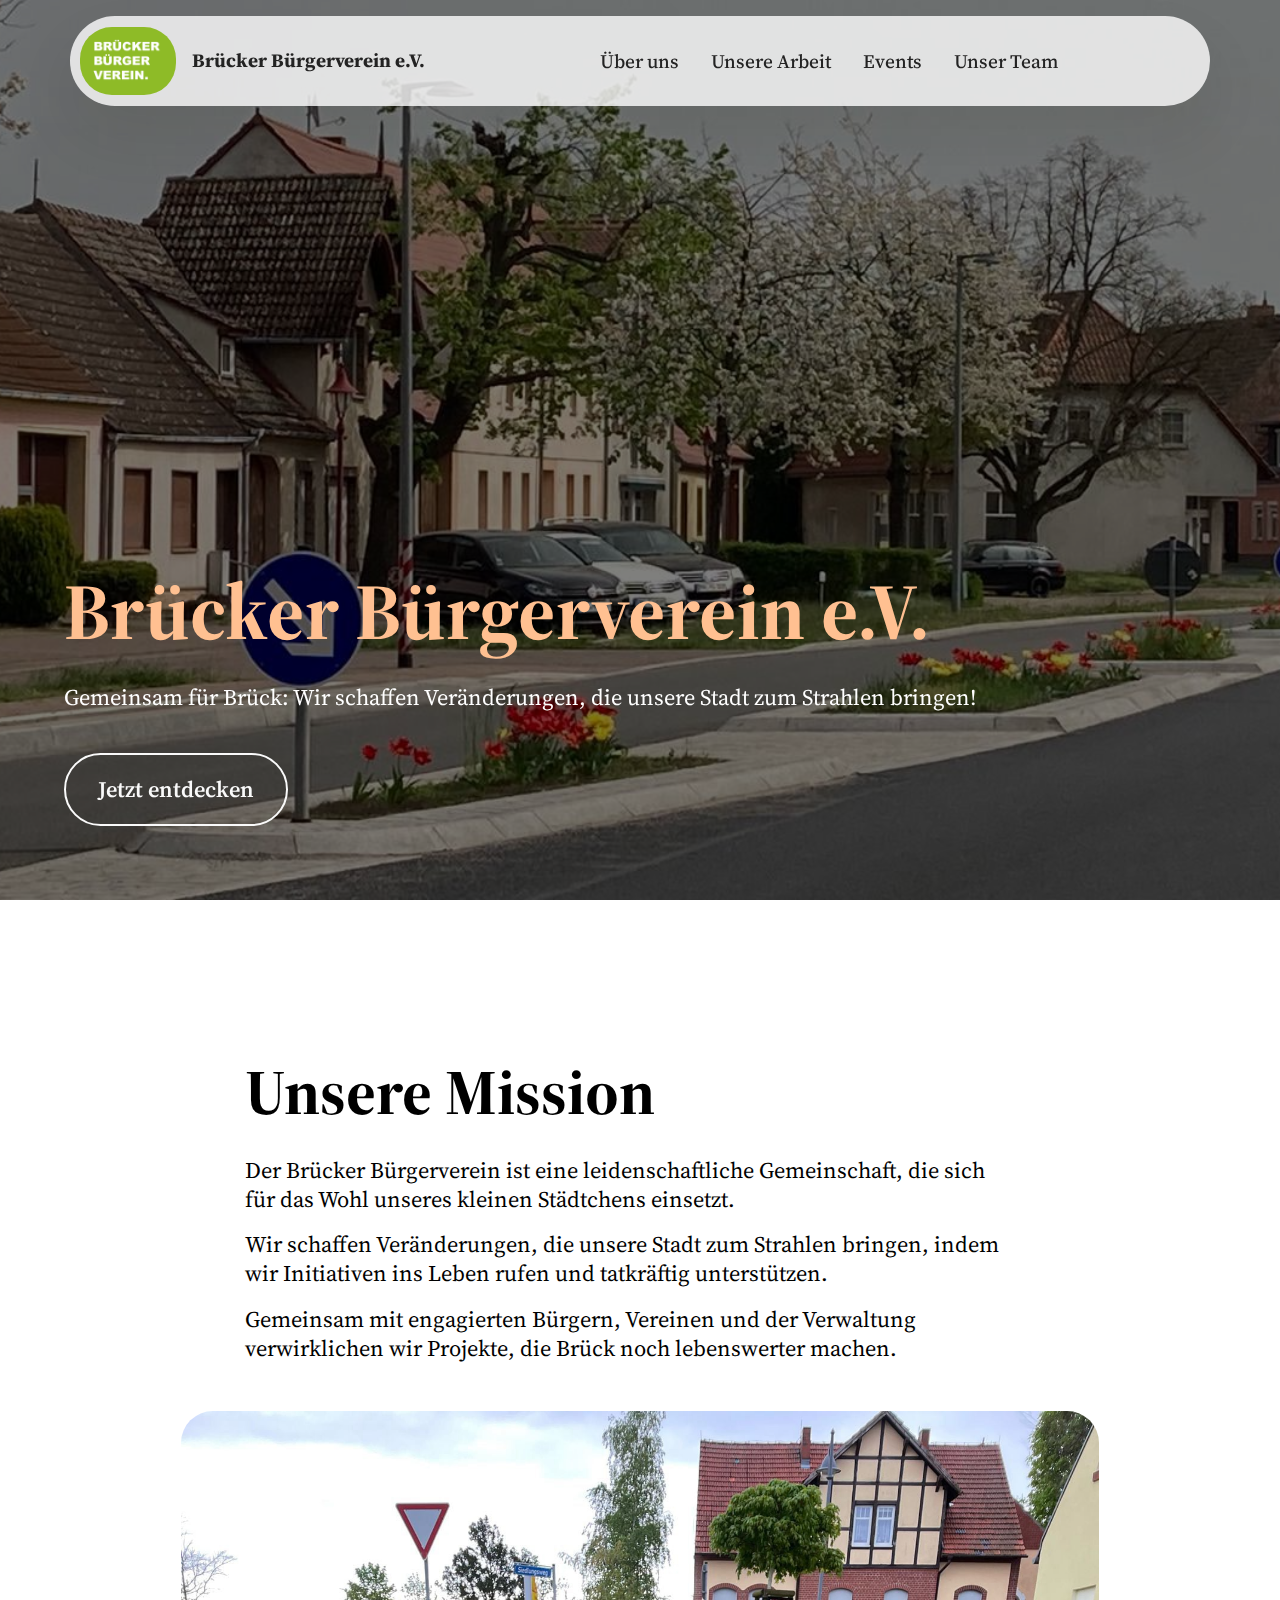
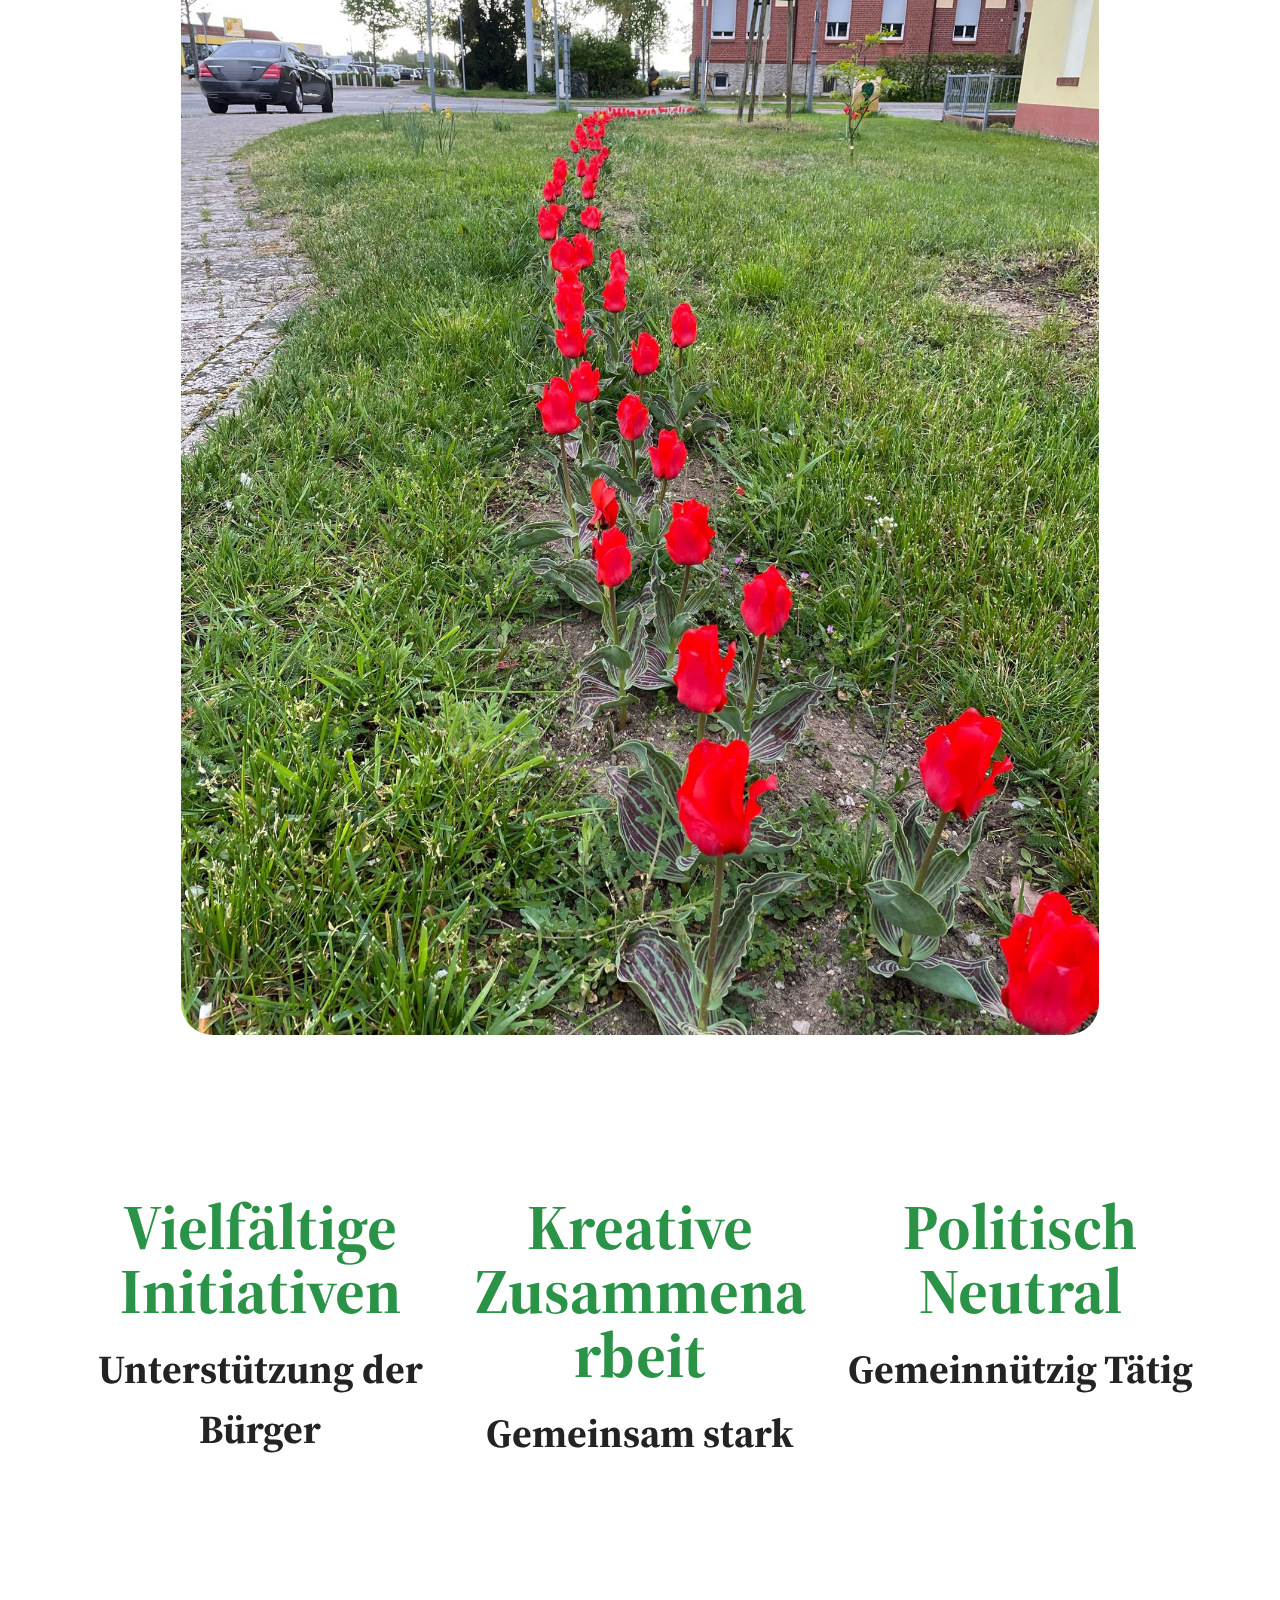
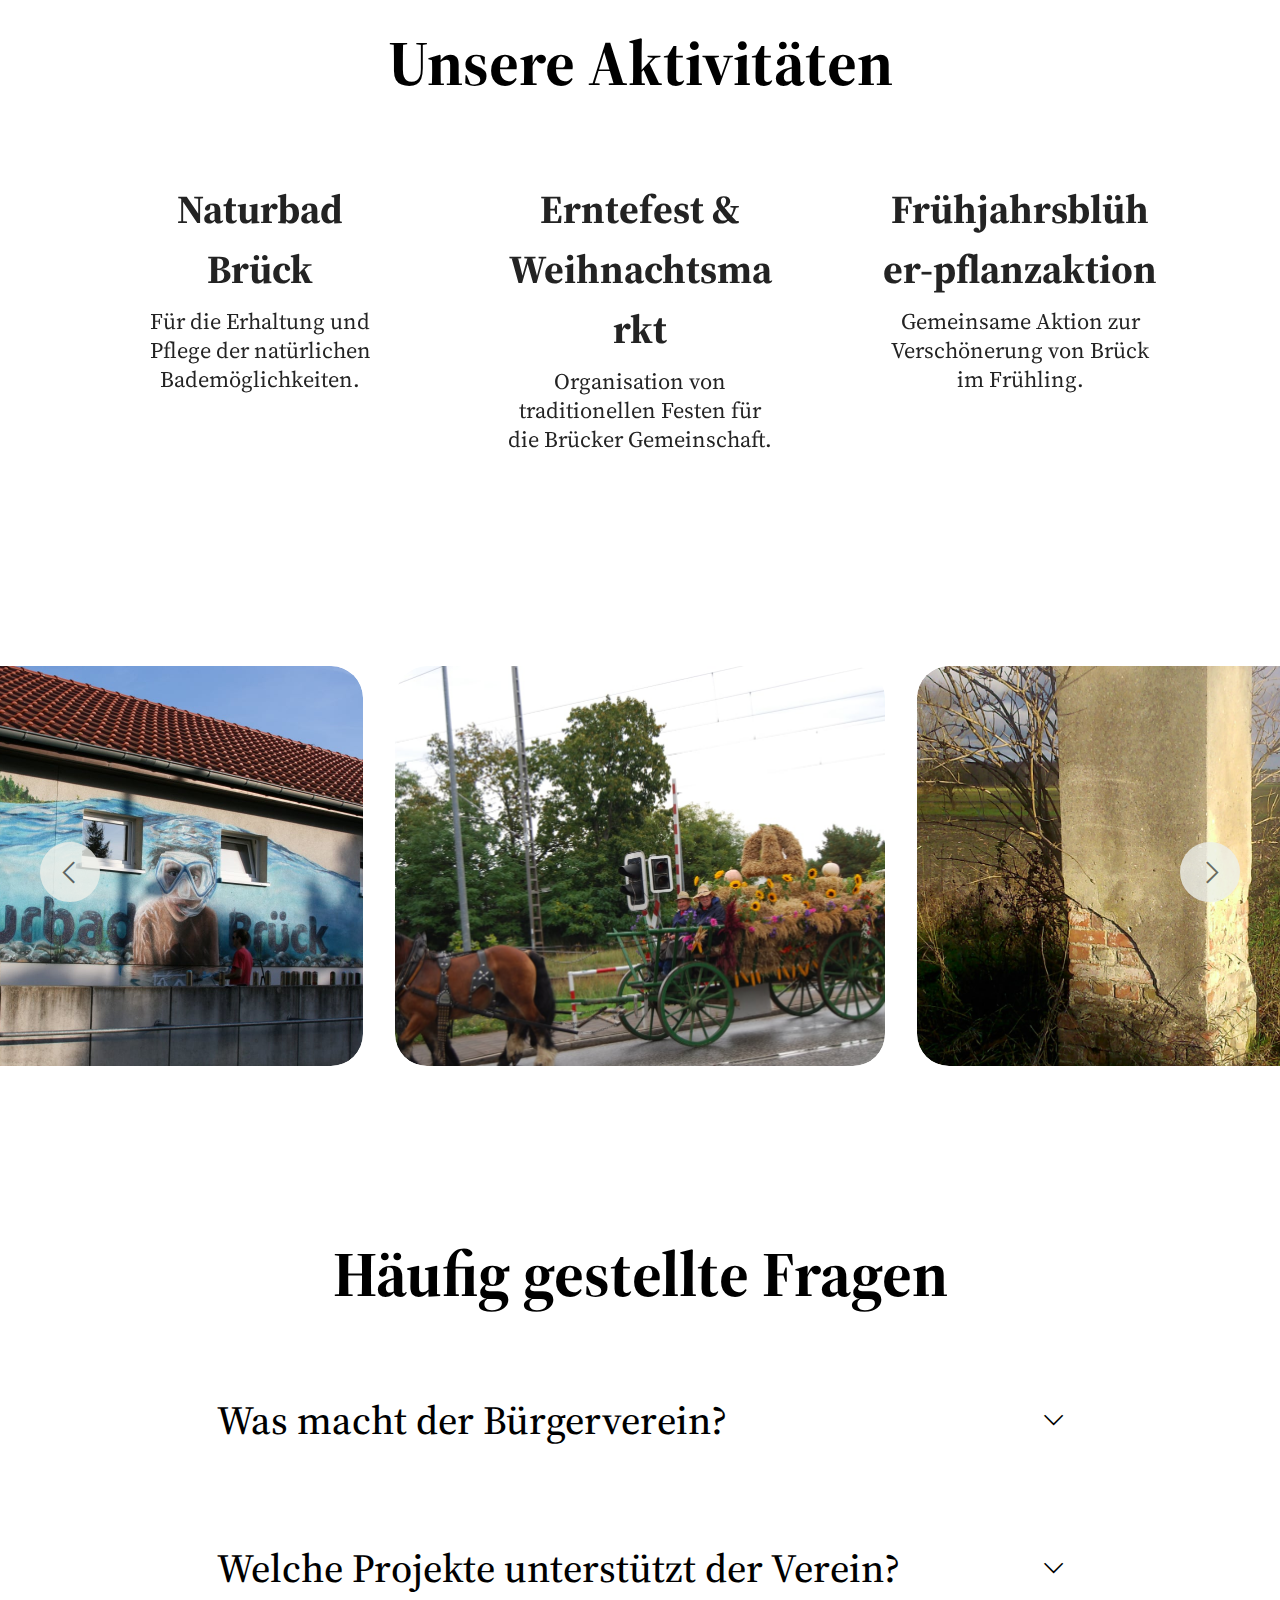
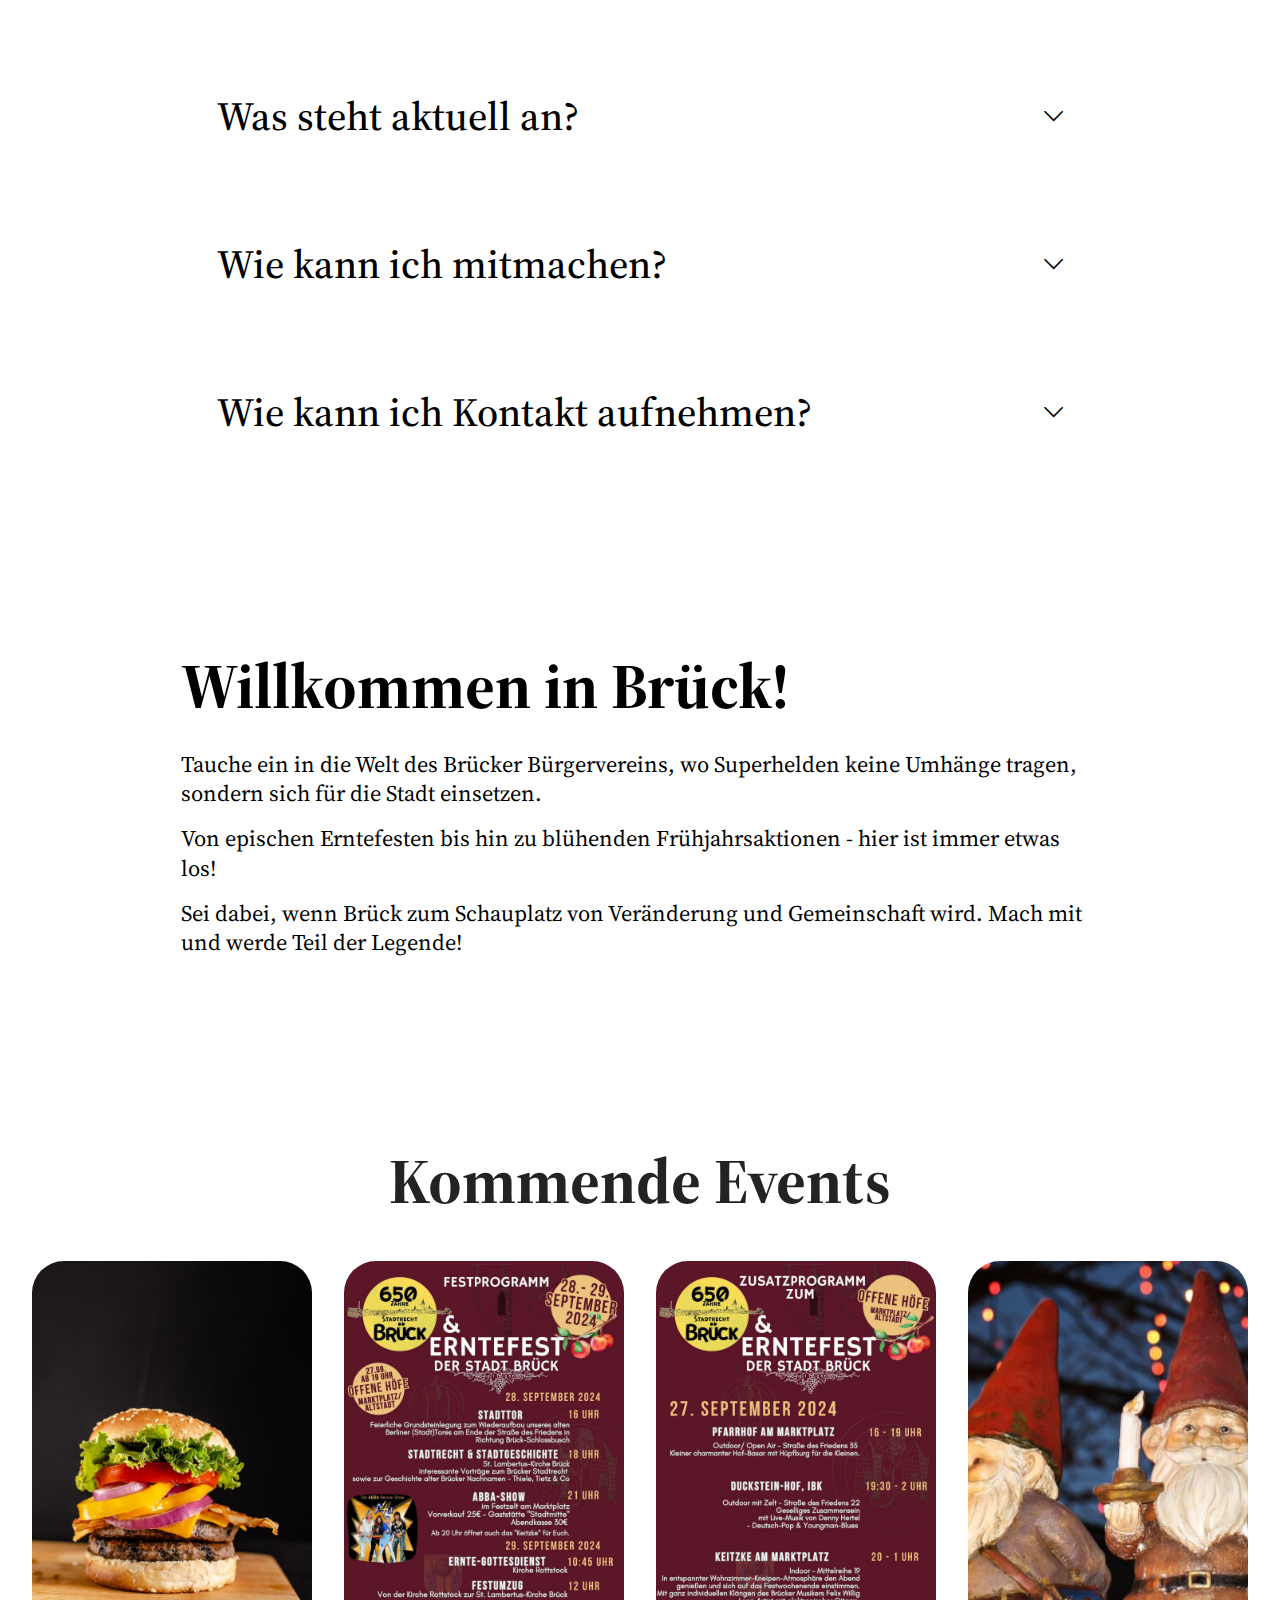
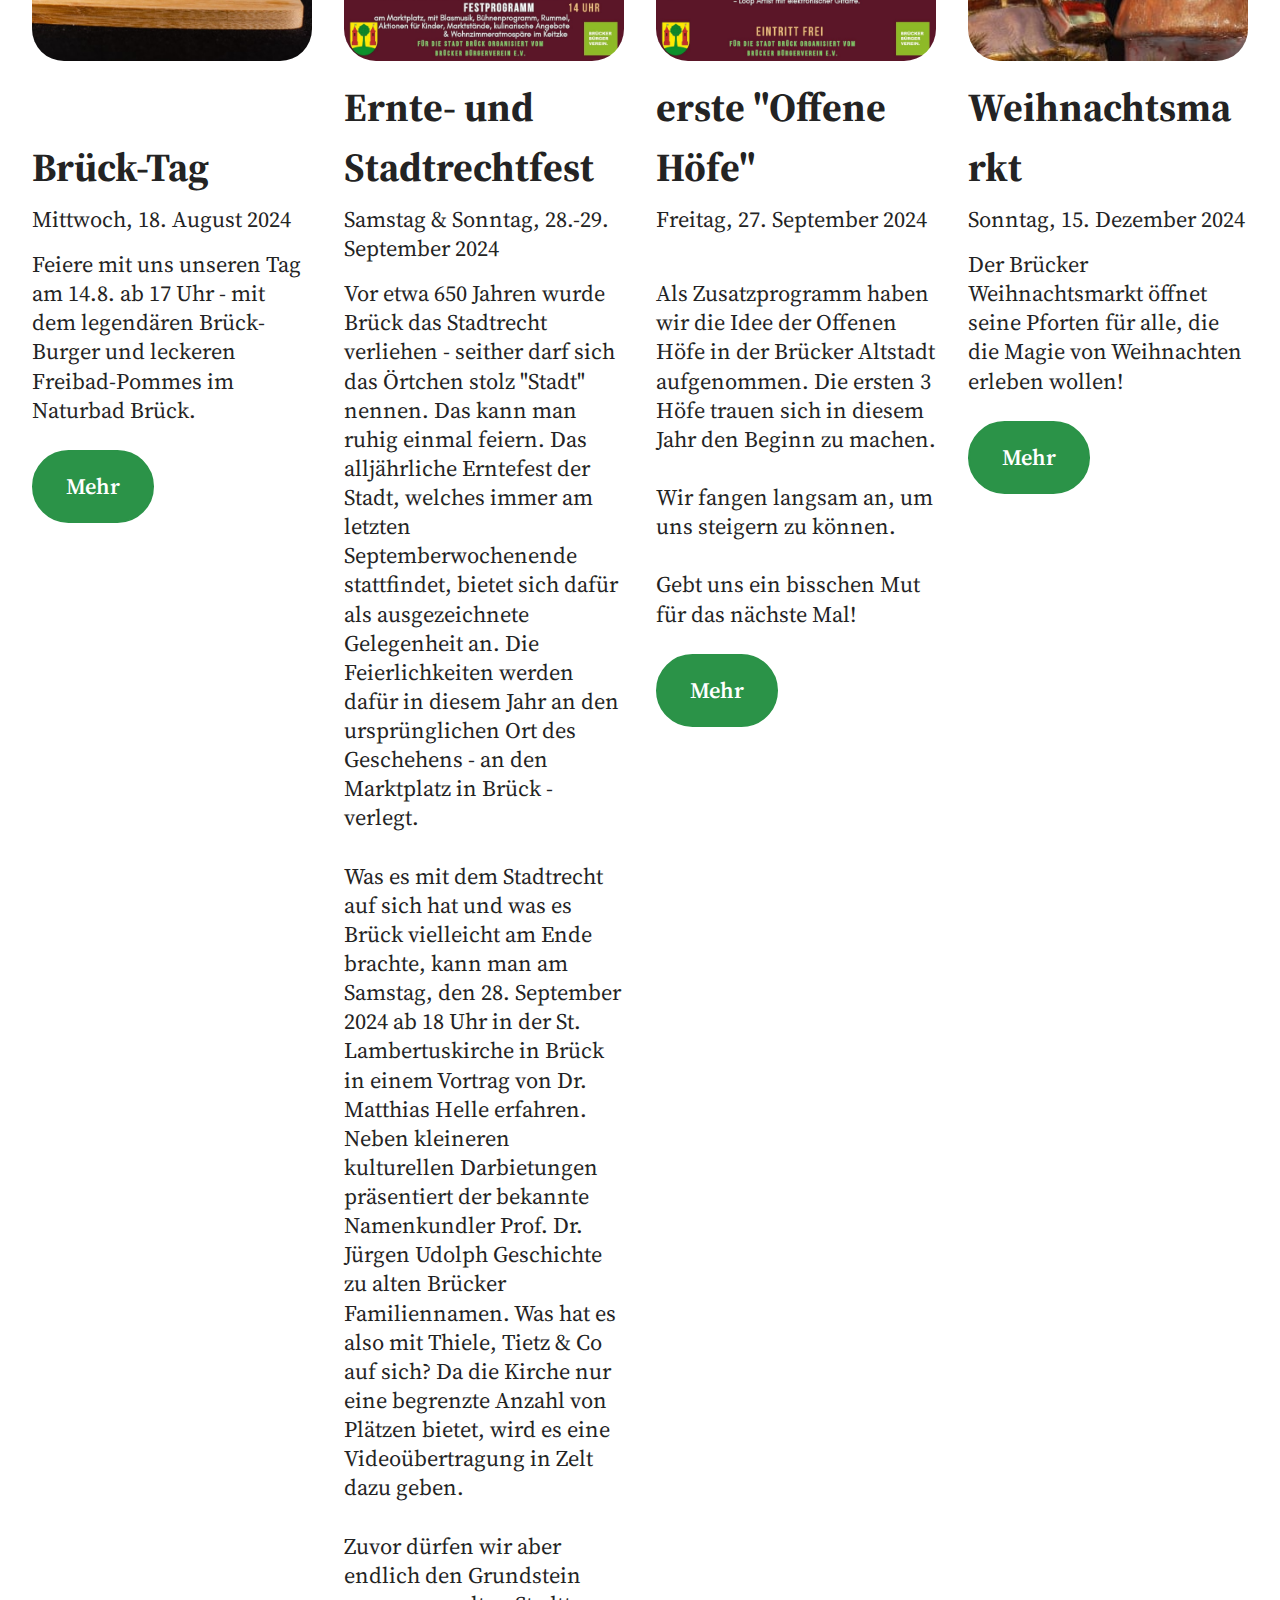
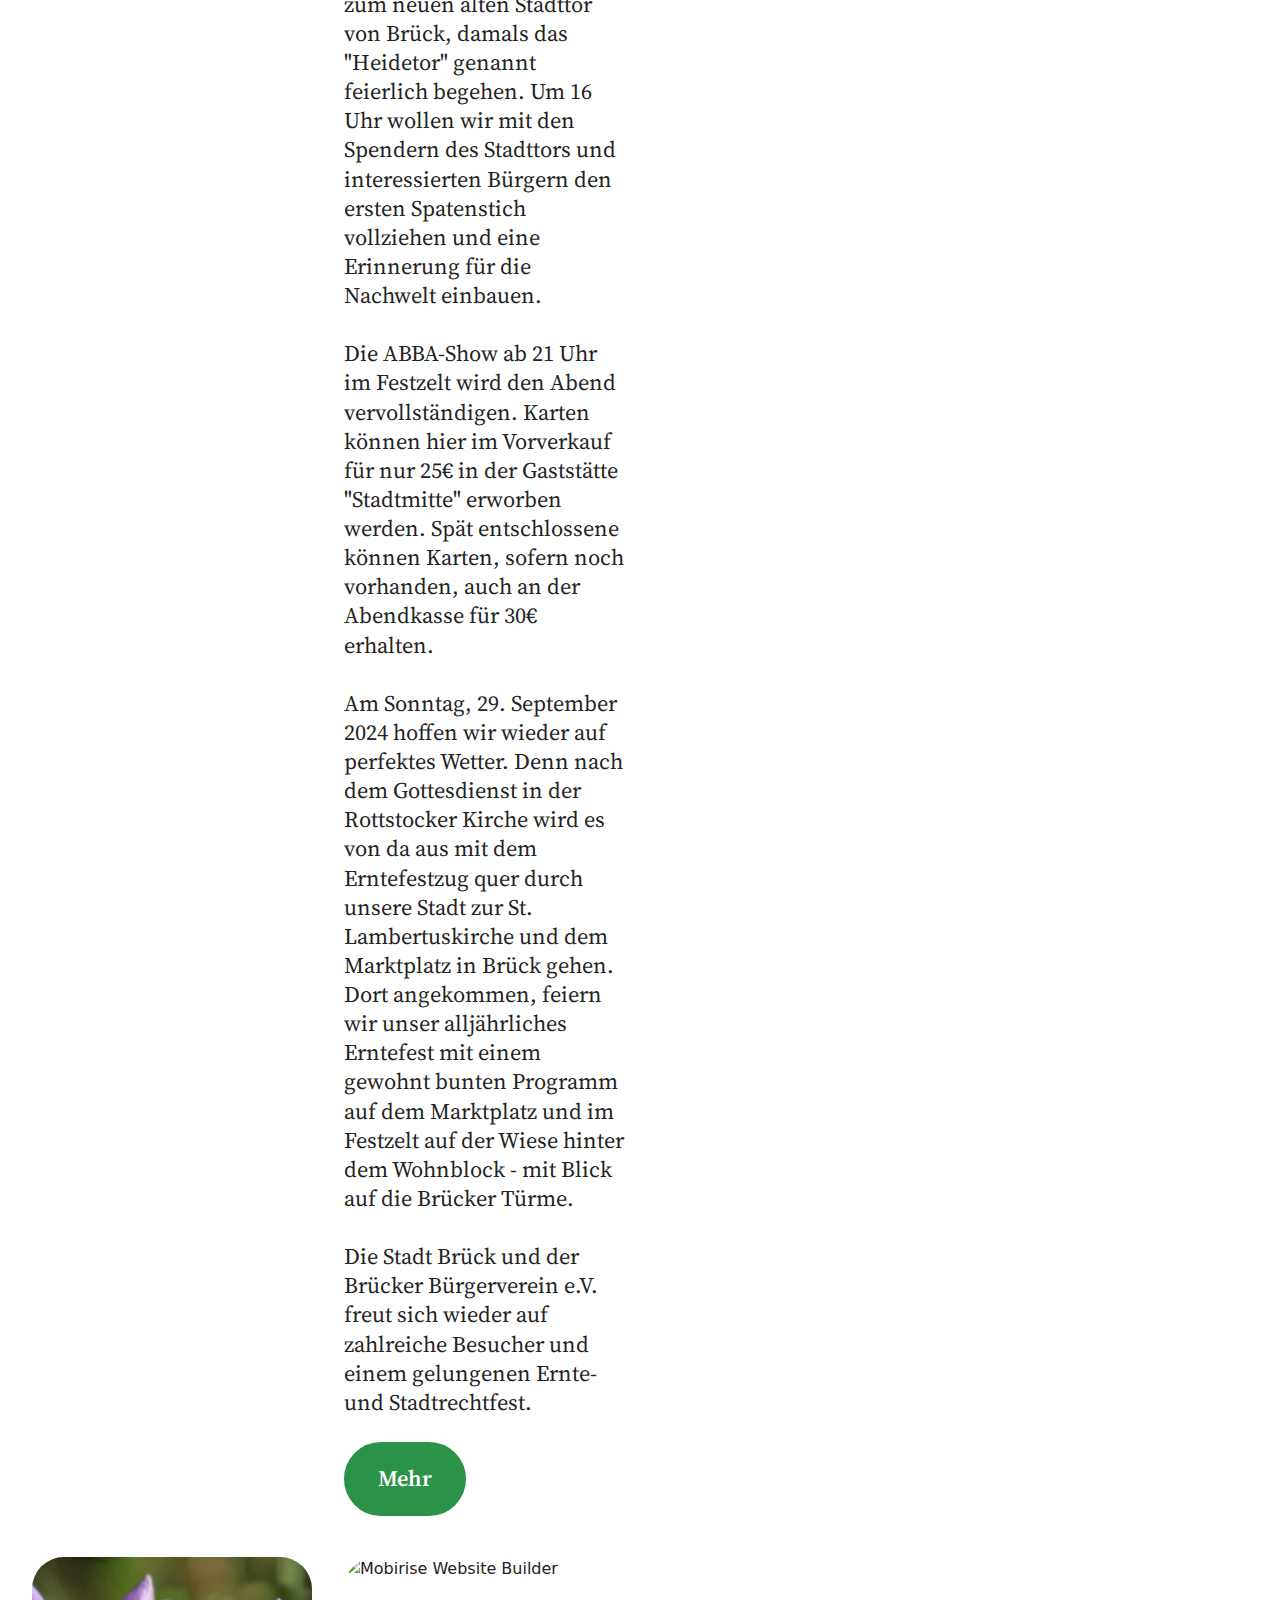
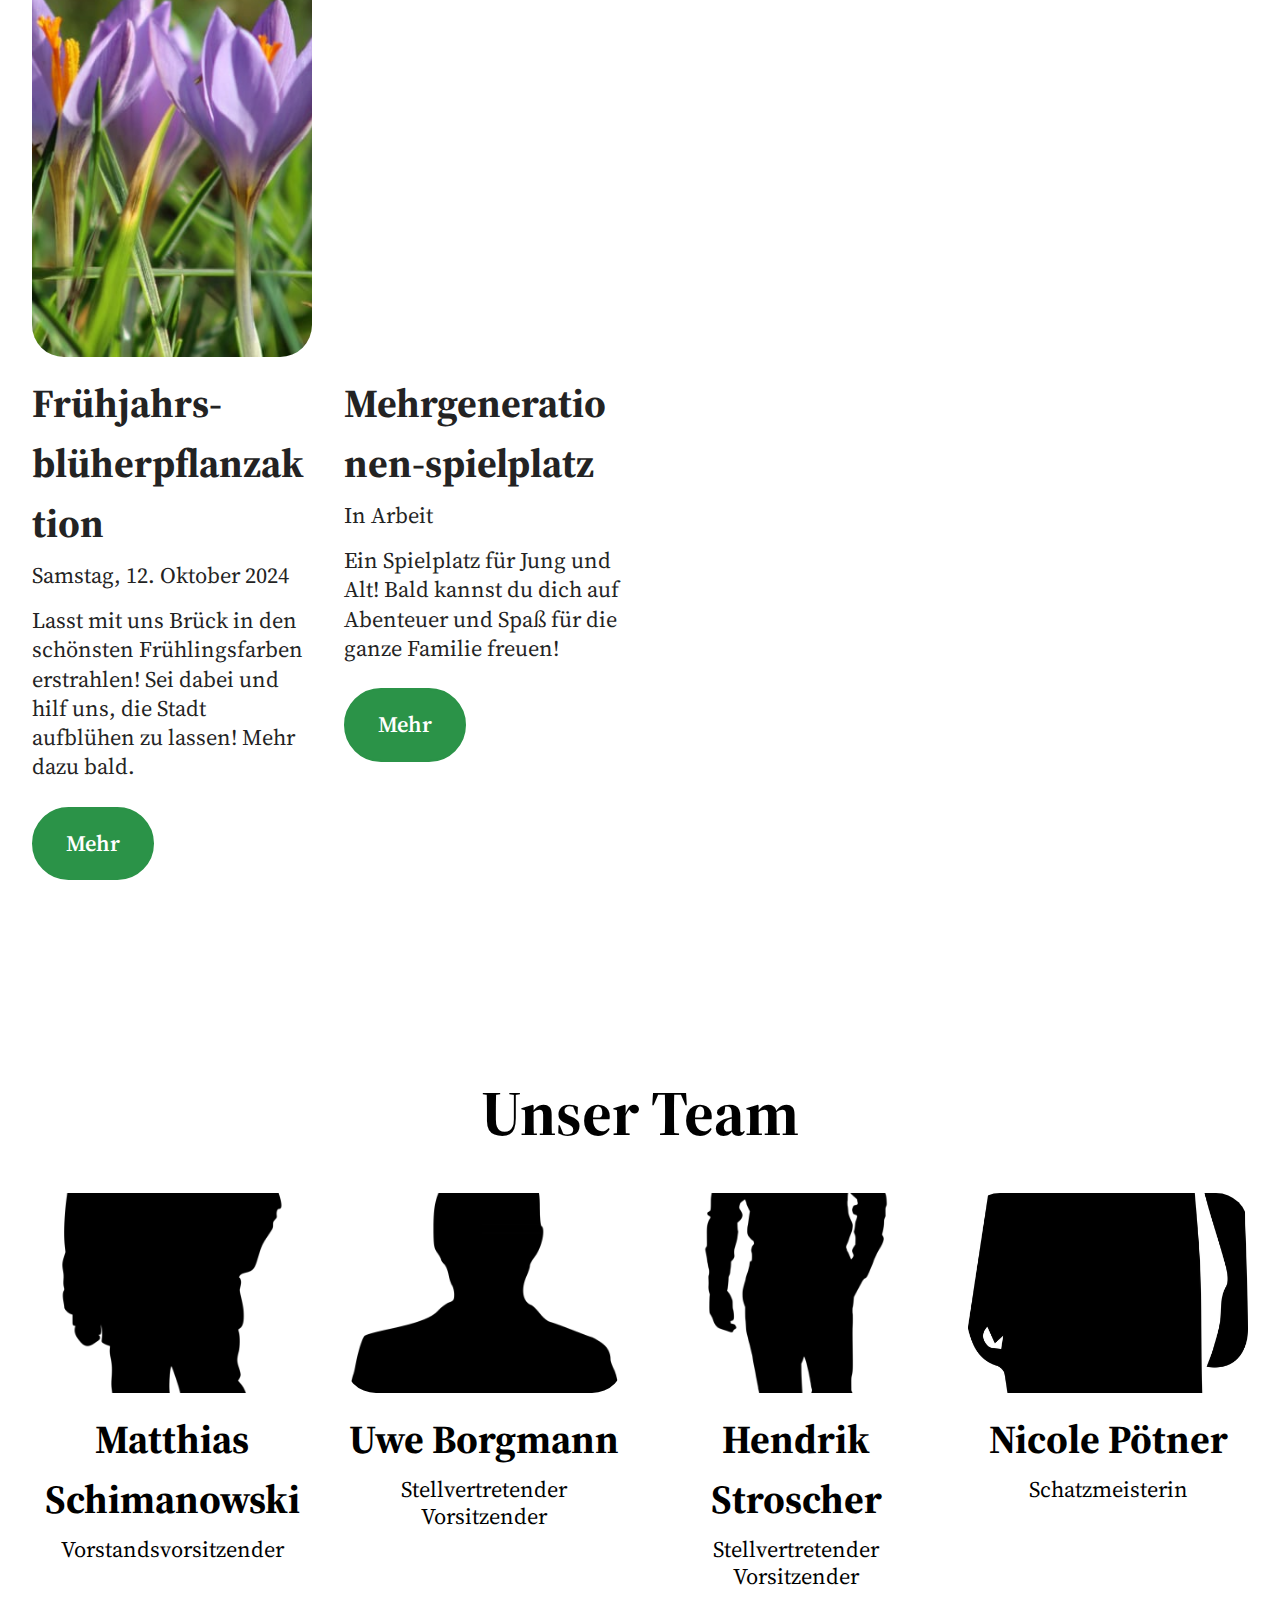
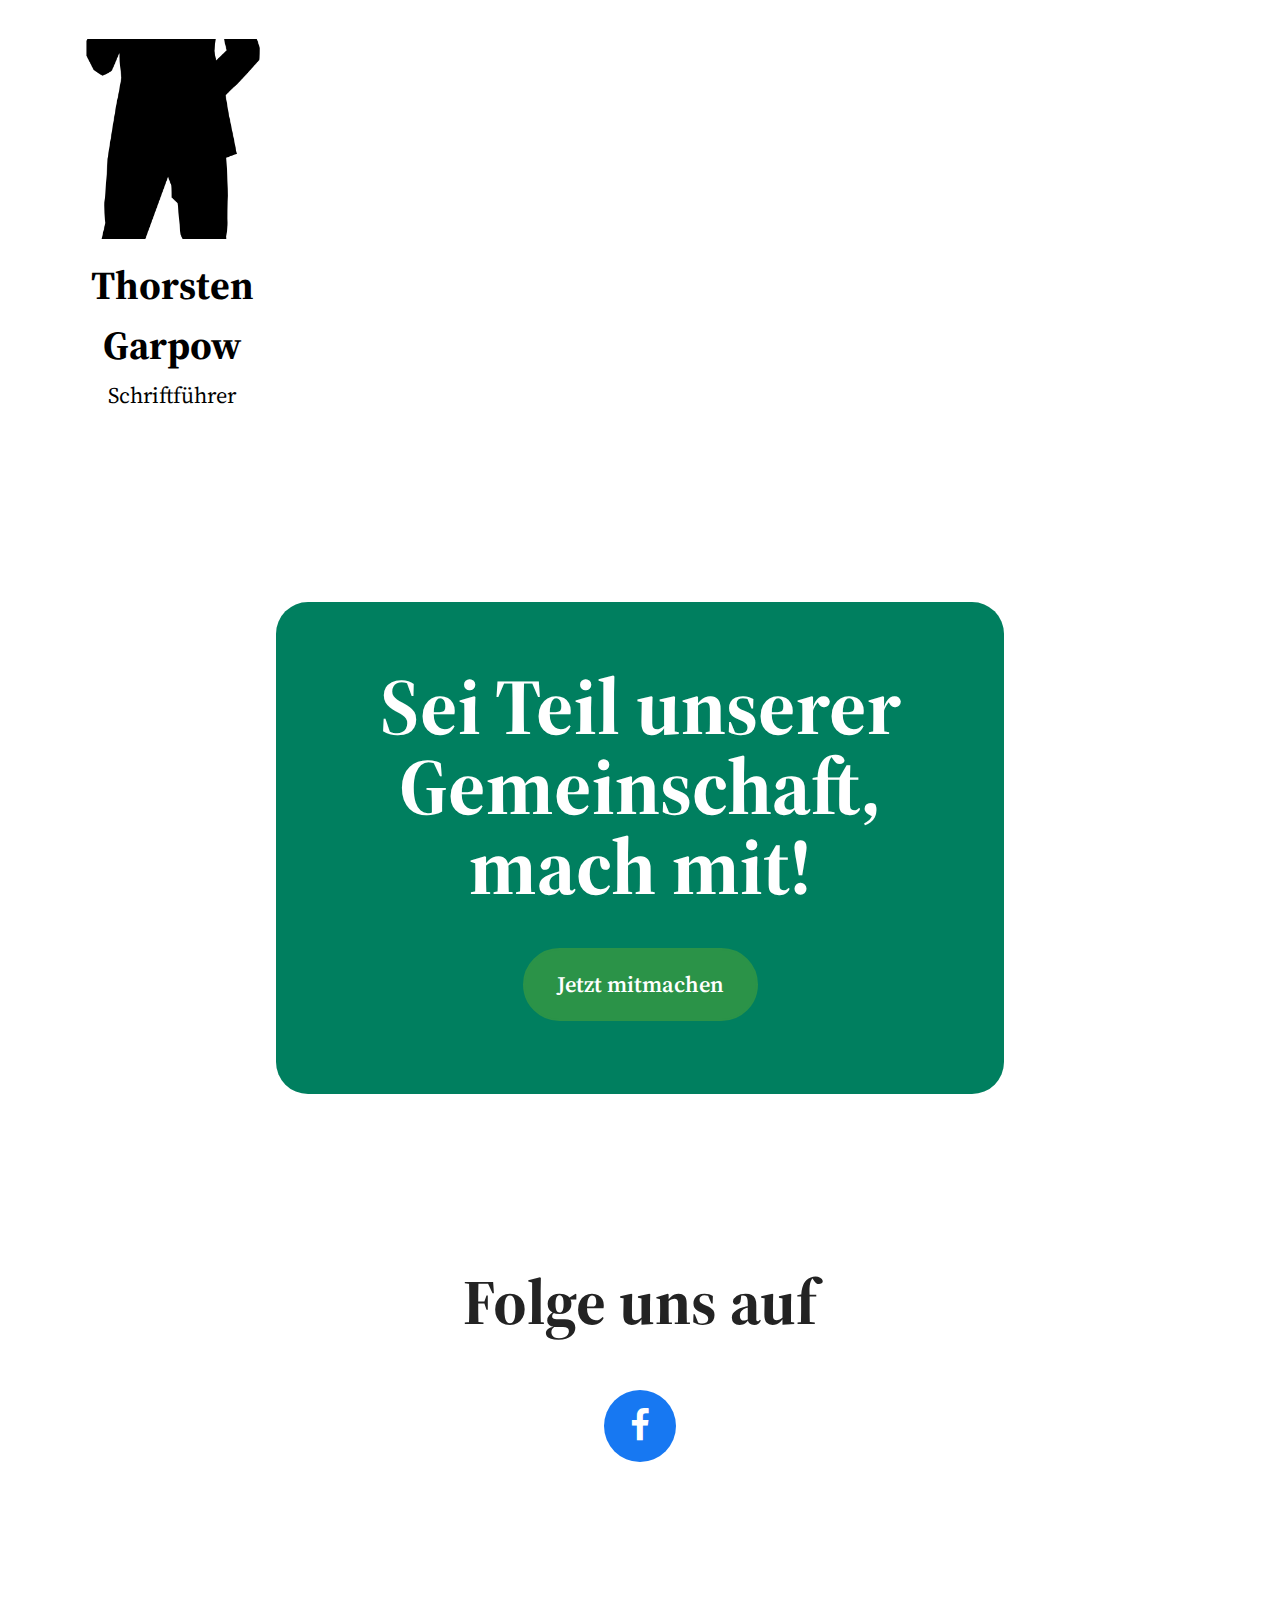
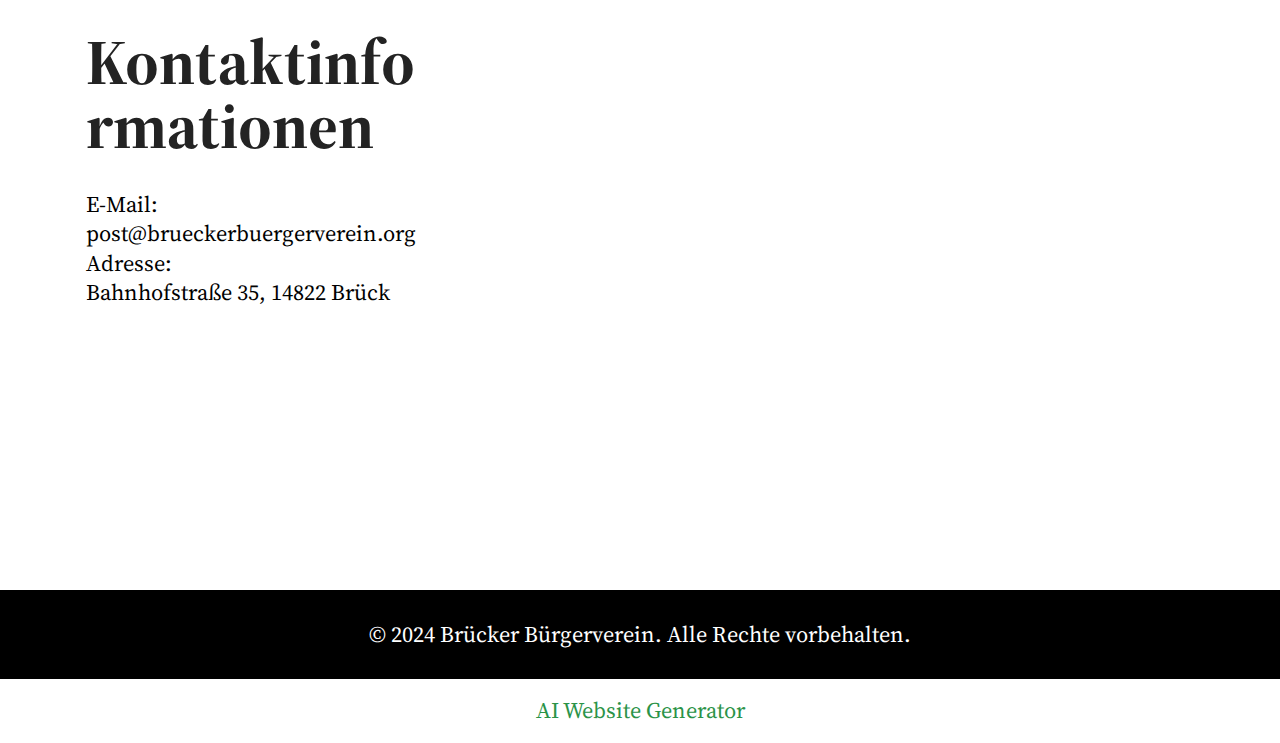
==== index.html @ 4a37cd93 "create github pages" ====
<!DOCTYPE html>
<html  >
<head>
  <!-- Site made with Mobirise Website Builder v5.9.4, https://mobirise.com -->
  <meta charset="UTF-8">
  <meta http-equiv="X-UA-Compatible" content="IE=edge">
  <meta name="generator" content="Mobirise v5.9.4, mobirise.com">
  <meta name="viewport" content="width=device-width, initial-scale=1, minimum-scale=1">
  <link rel="shortcut icon" href="assets/images/iconbrgerverein-206x206.png" type="image/x-icon">
  <meta name="description" content="Der Brücker Bürgerverein ist politisch neutral und selbstlos, gemeinnützig tätig. Er hat sich zum Ziel gesetzt, Initiativen zum Wohl der Bürger ins Leben zu rufen und auf ihrem Weg zur Realisierung nach Kräften zu unterstützen.">
  
  
  <title>Brücker Bürgerverein</title>
  <link rel="stylesheet" href="assets/web/assets/mobirise-icons2/mobirise2.css">
  <link rel="stylesheet" href="assets/bootstrap/css/bootstrap.min.css">
  <link rel="stylesheet" href="assets/bootstrap/css/bootstrap-grid.min.css">
  <link rel="stylesheet" href="assets/bootstrap/css/bootstrap-reboot.min.css">
  <link rel="stylesheet" href="assets/parallax/jarallax.css">
  <link rel="stylesheet" href="assets/dropdown/css/style.css">
  <link rel="stylesheet" href="assets/socicon/css/styles.css">
  <link rel="stylesheet" href="assets/theme/css/style.css">
  <link rel="preload" href="https://fonts.googleapis.com/css2?family=Source+Serif+4:wght@400;700&display=swap&display=swap" as="style" onload="this.onload=null;this.rel='stylesheet'">
  <noscript><link rel="stylesheet" href="https://fonts.googleapis.com/css2?family=Source+Serif+4:wght@400;700&display=swap&display=swap"></noscript>
  <link rel="preload" as="style" href="assets/mobirise/css/mbr-additional.css"><link rel="stylesheet" href="assets/mobirise/css/mbr-additional.css" type="text/css">

  
  
  
</head>
<body>
  
  <section data-bs-version="5.1" class="menu menu2 cid-uemHzRMJkP" once="menu" id="menu-5-uemHzRMJkP">
	

	<nav class="navbar navbar-dropdown navbar-fixed-top navbar-expand-lg">
		<div class="container">
			<div class="navbar-brand">
				<span class="navbar-logo">
					<a href="https://mobiri.se">
						<img src="assets/images/iconbrgerverein-206x206.png" alt="Mobirise Website Builder" style="height: 4.3rem;">
					</a>
				</span>
				<span class="navbar-caption-wrap"><a class="navbar-caption text-black display-4" href="https://mobiri.se">Brücker Bürgerverein e.V.</a></span>
			</div>
			<button class="navbar-toggler" type="button" data-toggle="collapse" data-bs-toggle="collapse" data-target="#navbarSupportedContent" data-bs-target="#navbarSupportedContent" aria-controls="navbarNavAltMarkup" aria-expanded="false" aria-label="Toggle navigation">
				<div class="hamburger">
					<span></span>
					<span></span>
					<span></span>
					<span></span>
				</div>
			</button>
			<div class="collapse navbar-collapse" id="navbarSupportedContent">
				<ul class="navbar-nav nav-dropdown nav-right" data-app-modern-menu="true"><li class="nav-item">
						<a class="nav-link link text-black text-primary display-4" href="index.html#about-us-9-uemHzROABh">Über uns</a>
					</li>
					<li class="nav-item">
						<a class="nav-link link text-black text-primary display-4" href="index.html#metrics-1-uemHzRQYVY" aria-expanded="false">Unsere Arbeit</a>
					</li>
					<li class="nav-item">
						<a class="nav-link link text-black text-primary display-4" href="index.html#events-1-uemHzRP6tH">Events</a>
					</li><li class="nav-item"><a class="nav-link link text-black text-primary display-4" href="index.html#team-1-uemHzROoeb">Unser Team</a></li></ul>
				
				
			</div>
		</div>
	</nav>
</section>

<section data-bs-version="5.1" class="header18 cid-uemHzRN8OV mbr-fullscreen mbr-parallax-background" id="hero-15-uemHzRN8OV">
  

  <div class="mbr-overlay" style="opacity: 0.5; background-color: rgb(0, 0, 0);"></div>
  <div class="container-fluid">
    <div class="row">
      <div class="content-wrap col-12 col-md-12">
        <h1 class="mbr-section-title mbr-fonts-style mbr-white mb-4 display-1">
          <strong>Brücker Bürgerverein e.V.</strong></h1>
        
        <p class="mbr-fonts-style mbr-text mbr-white mb-4 display-7">Gemeinsam für Brück: Wir schaffen Veränderungen, die unsere Stadt zum Strahlen bringen!</p>
        <div class="mbr-section-btn"><a class="btn btn-white-outline display-7" href="https://mobiri.se">Jetzt entdecken</a></div>
      </div>
    </div>
  </div>
</section>

<section data-bs-version="5.1" class="article9 cid-uemHzROABh" id="about-us-9-uemHzROABh">
  

  
  
  <div class="container">
    <div class="row justify-content-center">
      <div class="card col-md-12 col-lg-10">
        <div class="card-wrapper">
          <div class="card-content-text">
            <h3 class="card-title mbr-fonts-style mbr-white mt-3 mb-4 display-2">
            <strong>Unsere Mission</strong>
          </h3>
          <div class="row card-box align-left">
            <div class="item features-without-image col-12">
              <div class="item-wrapper">
                
                <p class="mbr-text mbr-fonts-style display-7">Der Brücker Bürgerverein ist eine leidenschaftliche Gemeinschaft, die sich für das Wohl unseres kleinen Städtchens einsetzt.</p>
              </div>
            </div>
            <div class="item features-without-image col-12">
              <div class="item-wrapper">
                
                <p class="mbr-text mbr-fonts-style display-7">Wir schaffen Veränderungen, die unsere Stadt zum Strahlen bringen, indem wir Initiativen ins Leben rufen und tatkräftig unterstützen.</p>
              </div>
            </div>
            <div class="item features-without-image col-12">
              <div class="item-wrapper">
                
                <p class="mbr-text mbr-fonts-style display-7">Gemeinsam mit engagierten Bürgern, Vereinen und der Verwaltung verwirklichen wir Projekte, die Brück noch lebenswerter machen.</p>
              </div>
            </div>
          </div>
          </div>
          <div class="image-wrapper d-flex justify-content-center mt-3">
            <img src="assets/images/1717427998882-1536x2048.jpg" alt="Mobirise Website Builder">
          </div>
        </div>
      </div>
    </div>
  </div>
</section>

<section data-bs-version="5.1" class="features023 cid-uemHzRQYVY" id="metrics-1-uemHzRQYVY">

    

    
    
    <div class="container">
        
        <div class="row content-row justify-content-center">
            <div class="item features-without-image col-12 col-md-6 col-lg-4 item-mb active">
                <div class="item-wrapper">
                    <div class="title mb-2 mb-md-3">
                        <span class="num mbr-fonts-style display-2">
                            <strong>Vielfältige Initiativen</strong></span>
                    </div>
                    <h4 class="card-title mbr-fonts-style display-5">
                        <strong>Unterstützung der Bürger</strong>
                    </h4>
                    
                </div>
            </div>
            <div class="item features-without-image col-12 col-md-6 col-lg-4 item-mb">
                <div class="item-wrapper">
                    <div class="title mb-2 mb-md-3">
                        <span class="num mbr-fonts-style display-2">
                            <strong>Kreative Zusammenarbeit</strong></span>
                    </div>
                    <h4 class="card-title mbr-fonts-style display-5">
                        <strong>Gemeinsam stark</strong>
                    </h4>
                    
                </div>
            </div><div class="item features-without-image col-12 col-md-6 col-lg-4 item-mb">
                <div class="item-wrapper">
                    <div class="title mb-2 mb-md-3">
                        <span class="num mbr-fonts-style display-2">
                            <strong>Politisch Neutral</strong></span>
                    </div>
                    <h4 class="card-title mbr-fonts-style display-5">
                        <strong>Gemeinnützig Tätig</strong>
                    </h4>
                    
                </div>
            </div>
            
        </div>
    </div>
</section>

<section data-bs-version="5.1" class="features5 cid-uemHzRQEnU" id="features-22-uemHzRQEnU">
    

    
    
    <div class="container">
        <div class="row mb-5 justify-content-center">
            <div class="col-12 content-head">
                <h3 class="mbr-section-title mbr-fonts-style align-center mb-0 display-2">
                    <strong>Unsere Aktivitäten</strong>
                </h3>
                
            </div>
        </div>
        <div class="row">
            <div class="item features-without-image col-12 col-md-6 col-lg-4 item-mb">
                <div class="item-wrapper">
                    <div class="card-box align-left">
                        
                        <h5 class="card-title mbr-fonts-style display-5">
                            <strong>Naturbad Brück</strong>
                        </h5>
                        <p class="card-text mbr-fonts-style display-7">Für die Erhaltung und Pflege der natürlichen Bademöglichkeiten.</p>
                        
                    </div>
                </div>
            </div>
            <div class="item features-without-image col-12 col-md-6 col-lg-4 item-mb">
                <div class="item-wrapper">
                    <div class="card-box align-left">
                        
                        <h5 class="card-title mbr-fonts-style display-5">
                            <strong>Erntefest &amp; Weihnachtsmarkt</strong>
                        </h5>
                        <p class="card-text mbr-fonts-style display-7">Organisation von traditionellen Festen für die Brücker Gemeinschaft.</p>
                        
                    </div>
                </div>
            </div>
            <div class="item features-without-image col-12 col-md-6 col-lg-4 item-mb">
                <div class="item-wrapper">
                    <div class="card-box align-left">
                        
                        <h5 class="card-title mbr-fonts-style display-5">
                            <strong>Frühjahrsblüher-pflanzaktion</strong>
                        </h5>
                        <p class="card-text mbr-fonts-style display-7">Gemeinsame Aktion zur Verschönerung von Brück im Frühling.</p>
                        
                    </div>
                </div>
            </div>            
        </div>
    </div>
</section>

<section data-bs-version="5.1" class="slider4 mbr-embla cid-uemHzROVnz" id="gallery-13-uemHzROVnz">
  
  
  <div class="container-fluid">
    
    <div class="row">
      <div class="col-12">
        <div class="embla position-relative" data-skip-snaps="true" data-align="center" data-contain-scroll="trimSnaps" data-loop="true" data-auto-play="true" data-auto-play-interval="5" data-draggable="true">
          <div class="embla__viewport">
            <div class="embla__container">
              <div class="embla__slide slider-image item active" style="margin-left: 1rem; margin-right: 1rem;">
                <div class="slide-content">
                  <div class="item-img">
                    <div class="item-wrapper">
                      <img src="assets/images/ernte2019-111-1200x803.jpg" alt="Mobirise Website Builder" title="" data-slide-to="0" data-bs-slide-to="0">
                    </div>
                  </div>
                </div>
              </div><div class="embla__slide slider-image item" style="margin-left: 1rem; margin-right: 1rem;">
                <div class="slide-content">
                  <div class="item-img">
                    <div class="item-wrapper">
                      <img src="assets/images/dsc-0016-25-1200x2133.jpg" alt="Mobirise Website Builder" title="" data-slide-to="1" data-bs-slide-to="1">
                    </div>
                  </div>
                </div>
              </div>
              
              <div class="embla__slide slider-image item" style="margin-left: 1rem; margin-right: 1rem;">
                <div class="slide-content">
                  <div class="item-img">
                    <div class="item-wrapper">
                      <img src="assets/images/image0-1080x1440.jpg" alt="Mobirise Website Builder" title="">
                    </div>
                  </div>
                </div>
              </div>
              <div class="embla__slide slider-image item" style="margin-left: 1rem; margin-right: 1rem;">
                <div class="slide-content">
                  <div class="item-img">
                    <div class="item-wrapper">
                      <img src="assets/images/1677678793857-768x1024.jpg" alt="Mobirise Website Builder" title="">
                    </div>
                  </div>
                </div>
              </div>
              <div class="embla__slide slider-image item" style="margin-left: 1rem; margin-right: 1rem;">
                <div class="slide-content">
                  <div class="item-img">
                    <div class="item-wrapper">
                      <img src="assets/images/01-2012-0817-naturbad-brck-fassade-26-1200x800.jpg" alt="Mobirise Website Builder" title="">
                    </div>
                  </div>
                </div>
              </div>
            </div>
          </div>
          <button class="embla__button embla__button--prev">
            <span class="mobi-mbri mobi-mbri-arrow-prev" aria-hidden="true"></span>
            <span class="sr-only visually-hidden visually-hidden">Previous</span>
          </button>
          <button class="embla__button embla__button--next">
            <span class="mobi-mbri mobi-mbri-arrow-next" aria-hidden="true"></span>
            <span class="sr-only visually-hidden visually-hidden">Next</span>
          </button>
        </div>
      </div>
    </div>
  </div>
</section>

<section data-bs-version="5.1" class="list1 cid-uemHzROt7S" id="faq-1-uemHzROt7S">
    
    
    <div class="container">
        <div class="row justify-content-center">
            <div class="col-12 col-md-12 col-lg-10 m-auto">
                <div class="content">
                    <div class="row justify-content-center mb-5">
                        <div class="col-12 content-head">
                            <div class="mbr-section-head">
                                <h4 class="mbr-section-title mbr-fonts-style align-center mb-0 display-2">
                                    <strong>Häufig gestellte Fragen</strong>
                                </h4>
                                
                            </div>
                        </div>
                    </div>
                    <div id="bootstrap-accordion_6" class="panel-group accordionStyles accordion" role="tablist" aria-multiselectable="true">
                        <div class="card">
                            <div class="card-header" role="tab" id="headingOne">
                                <a role="button" class="panel-title collapsed" data-toggle="collapse" data-bs-toggle="collapse" data-core="" href="#collapse1_6" aria-expanded="false" aria-controls="collapse1">
                                    <h6 class="panel-title-edit mbr-semibold mbr-fonts-style mb-0 display-5">Was macht der Bürgerverein?</h6>
                                    <span class="sign mbr-iconfont mobi-mbri-arrow-down"></span>
                                </a>
                            </div>
                            <div id="collapse1_6" class="panel-collapse noScroll collapse" role="tabpanel" aria-labelledby="headingOne" data-parent="#accordion" data-bs-parent="#bootstrap-accordion_6">
                                <div class="panel-body">
                                    <p class="mbr-fonts-style panel-text display-7">Der Brücker Bürgerverein ist die geheime Superheldenliga der Stadt! Politisch neutral und selbstlos kämpfen sie für das Wohl der Bürger und setzen sich für die Realisierung von Bürgerinitiativen ein.</p>
                                </div>
                            </div>
                        </div>
                        <div class="card">
                            <div class="card-header" role="tab" id="headingOne">
                                <a role="button" class="panel-title collapsed" data-toggle="collapse" data-bs-toggle="collapse" data-core="" href="#collapse2_6" aria-expanded="false" aria-controls="collapse2">
                                    <h6 class="panel-title-edit mbr-semibold mbr-fonts-style mb-0 display-5">Welche Projekte unterstützt der Verein?</h6>
                                    <span class="sign mbr-iconfont mobi-mbri-arrow-down"></span>
                                </a>
                            </div>
                            <div id="collapse2_6" class="panel-collapse noScroll collapse" role="tabpanel" aria-labelledby="headingOne" data-parent="#accordion" data-bs-parent="#bootstrap-accordion_6">
                                <div class="panel-body">
                                    <p class="mbr-fonts-style panel-text display-7">Vom Naturbad Brück bis zum epischen Erntefest und Weihnachtsmarkt - der Bürgerverein rockt die Stadt mit seinen Projekten!</p>
                                </div>
                            </div>
                        </div>
                        <div class="card">
                            <div class="card-header" role="tab" id="headingOne">
                                <a role="button" class="panel-title collapsed" data-toggle="collapse" data-bs-toggle="collapse" data-core="" href="#collapse3_6" aria-expanded="false" aria-controls="collapse3">
                                    <h6 class="panel-title-edit mbr-semibold mbr-fonts-style mb-0 display-5">Was steht aktuell an?</h6>
                                    <span class="sign mbr-iconfont mobi-mbri-arrow-down"></span>
                                </a>
                            </div>
                            <div id="collapse3_6" class="panel-collapse noScroll collapse" role="tabpanel" aria-labelledby="headingOne" data-parent="#accordion" data-bs-parent="#bootstrap-accordion_6">
                                <div class="panel-body">
                                    <p class="mbr-fonts-style panel-text display-7">Der Bürgerverein arbeitet mit Hochdruck an einem Mega-Projekt: dem Aufbau des legendären alten Brücker Stadttors! Seid gespannt auf das Abenteuer!</p>
                                </div>
                            </div>
                        </div>
                        <div class="card">
                            <div class="card-header" role="tab" id="headingOne">
                                <a role="button" class="panel-title collapsed" data-toggle="collapse" data-bs-toggle="collapse" data-core="" href="#collapse4_6" aria-expanded="false" aria-controls="collapse4">
                                    <h6 class="panel-title-edit mbr-semibold mbr-fonts-style mb-0 display-5">Wie kann ich mitmachen?</h6>
                                    <span class="sign mbr-iconfont mobi-mbri-arrow-down"></span>
                                </a>
                            </div>
                            <div id="collapse4_6" class="panel-collapse noScroll collapse" role="tabpanel" aria-labelledby="headingOne" data-parent="#accordion" data-bs-parent="#bootstrap-accordion_6">
                                <div class="panel-body">
                                    <p class="mbr-fonts-style panel-text display-7">Du willst ein Teil des Brücker Bürgervereins werden? Schließe dich uns an, in dem Du uns bei unseren Sitzungen, jeweils am ersten Montag des Monats besuchst. Oder kommst zu einer unserer Aktionen, nimmst einfach teil und lässt Dich von uns verzaubern.</p>
                                </div>
                            </div>
                        </div>
                        <div class="card">
                            <div class="card-header" role="tab" id="headingOne">
                                <a role="button" class="panel-title collapsed" data-toggle="collapse" data-bs-toggle="collapse" data-core="" href="#collapse5_6" aria-expanded="false" aria-controls="collapse5">
                                    <h6 class="panel-title-edit mbr-semibold mbr-fonts-style mb-0 display-5">Wie kann ich Kontakt aufnehmen?</h6>
                                    <span class="sign mbr-iconfont mobi-mbri-arrow-down"></span>
                                </a>
                            </div>
                            <div id="collapse5_6" class="panel-collapse noScroll collapse" role="tabpanel" aria-labelledby="headingOne" data-parent="#accordion" data-bs-parent="#bootstrap-accordion_6">
                                <div class="panel-body">
                                    <p class="mbr-fonts-style panel-text display-7">Bist du bereit, die Stadt zu verändern? Kontaktiere den Bürgerverein am besten über post@buergervereinbrueck.org</p>
                                </div>
                            </div>
                        </div>
                        
                    </div>
                </div>
            </div>
        </div>
    </div>
</section>

<section data-bs-version="5.1" class="article12 cid-uemHzRPczD" id="generic-text-12-uemHzRPczD">    
    
    <div class="container">
        <div class="row justify-content-center">
            <div class="col-md-12 col-lg-10">
                <h3 class="mbr-section-title mbr-fonts-style mb-4 mt-0 display-2">
                <strong>Willkommen in Brück!</strong>
                </h3>
                
                <p class="mbr-text mbr-fonts-style display-7">Tauche ein in die Welt des Brücker Bürgervereins, wo Superhelden keine Umhänge tragen, sondern sich für die Stadt einsetzen.</p>
                <p class="mbr-text mbr-fonts-style display-7">Von epischen Erntefesten bis hin zu blühenden Frühjahrsaktionen - hier ist immer etwas los!</p>
                <p class="mbr-text mbr-fonts-style display-7">Sei dabei, wenn Brück zum Schauplatz von Veränderung und Gemeinschaft wird. Mach mit und werde Teil der Legende!</p>
            </div>
        </div>
    </div>
</section>

<section data-bs-version="5.1" class="features03 cid-uemHzRP6tH" id="events-1-uemHzRP6tH">
  
  
  <div class="container-fluid">
    <div class="row justify-content-center mb-5">
      <div class="col-12 content-head">
        <div class="mbr-section-head">
          <h4 class="mbr-section-title mbr-fonts-style align-center mb-0 display-2">
            <strong>Kommende Events</strong>
          </h4>
          
        </div>
      </div>
    </div>
    <div class="row">
      <div class="item features-image col-12 col-md-6 col-lg-3 active">
        <div class="item-wrapper">
          <div class="item-img mb-3">
            <img src="assets/images/mbr-646x975.jpg" alt="Mobirise Website Builder" title="" data-slide-to="0" data-bs-slide-to="0">
          </div>
          <div class="item-content align-left">
            <h5 class="item-title mbr-fonts-style mt-0 mb-2 display-5"><strong><br></strong><strong>Brück-Tag</strong><strong><br></strong>
            </h5>
            <p class="mbr-text mbr-fonts-style mb-3 display-7">Mittwoch, 18. August 2024</p>
            <p class="mbr-text mbr-fonts-style mb-3 display-7">Feiere mit uns unseren Tag am 14.8. ab 17 Uhr - mit dem legendären Brück-Burger und leckeren Freibad-Pommes im Naturbad Brück.</p>
            <div class="mbr-section-btn item-footer">
              <a href="" class="btn item-btn btn-primary display-7">Mehr</a>
            </div>
          </div>
        </div>
      </div>
      <div class="item features-image col-12 col-md-6 col-lg-3">
        <div class="item-wrapper">
          <div class="item-img mb-3">
            <img src="assets/images/erntefest-2024-aushang-a4-1414x2000.jpg" alt="Mobirise Website Builder" title="" data-slide-to="1" data-bs-slide-to="1">
          </div>
          <div class="item-content align-left">
            <h5 class="item-title mbr-fonts-style mb-2 mt-0 display-5">
              <strong>Ernte- und Stadtrechtfest</strong></h5>
            <p class="mbr-text mbr-fonts-style mb-3 display-7">Samstag &amp; Sonntag, 28.-29. September 2024</p>
            <p class="mbr-text mbr-fonts-style mb-3 display-7">Vor etwa 650 Jahren wurde Brück das Stadtrecht verliehen - seither darf sich das Örtchen stolz "Stadt" nennen. Das kann man ruhig einmal feiern. Das alljährliche Erntefest der Stadt, welches immer am letzten Septemberwochenende stattfindet, bietet sich dafür als ausgezeichnete Gelegenheit an. Die Feierlichkeiten werden dafür in diesem Jahr an den ursprünglichen Ort des Geschehens - an den Marktplatz in Brück - verlegt.
<br>
<br>Was es mit dem Stadtrecht auf sich hat und was es Brück vielleicht am Ende brachte, kann man am Samstag, den 28. September 2024 ab 18 Uhr in der St. Lambertuskirche in Brück in einem Vortrag von Dr. Matthias Helle erfahren. Neben kleineren kulturellen Darbietungen präsentiert der bekannte Namenkundler Prof. Dr. Jürgen Udolph Geschichte zu alten Brücker Familiennamen. Was hat es also mit Thiele, Tietz &amp; Co auf sich? Da die Kirche nur eine begrenzte Anzahl von Plätzen bietet, wird es eine Videoübertragung in Zelt dazu geben.
<br>
<br>Zuvor dürfen wir aber endlich den Grundstein zum neuen alten Stadttor von Brück, damals das "Heidetor" genannt feierlich begehen. Um 16 Uhr wollen wir mit den Spendern des Stadttors und interessierten Bürgern den ersten Spatenstich vollziehen und eine Erinnerung für die Nachwelt einbauen.
<br>
<br>Die ABBA-Show ab 21 Uhr im Festzelt wird den Abend vervollständigen. Karten können hier im Vorverkauf für nur 25€ in der Gaststätte "Stadtmitte" erworben werden. Spät entschlossene können Karten, sofern noch vorhanden, auch an der Abendkasse für 30€ erhalten.
<br>
<br>Am Sonntag, 29. September 2024 hoffen wir wieder auf perfektes Wetter. Denn nach dem Gottesdienst in der Rottstocker Kirche wird es von da aus mit dem Erntefestzug quer durch unsere Stadt zur St. Lambertuskirche und dem Marktplatz in Brück gehen. Dort angekommen, feiern wir unser alljährliches Erntefest mit einem gewohnt bunten Programm auf dem Marktplatz und im Festzelt auf der Wiese hinter dem Wohnblock - mit Blick auf die Brücker Türme.
<br>
<br>Die Stadt Brück und der Brücker Bürgerverein e.V. freut sich wieder auf zahlreiche Besucher und einem gelungenen Ernte- und Stadtrechtfest.</p>
            <div class="mbr-section-btn item-footer"><a href="" class="btn item-btn btn-primary display-7">Mehr</a></div>
          </div>
        </div>
      </div><div class="item features-image col-12 col-md-6 col-lg-3">
        <div class="item-wrapper">
          <div class="item-img mb-3">
            <img src="assets/images/kopie-von-erntefest-2024-aushang-a4-1414x2000.jpg" alt="Mobirise Website Builder" title="" data-slide-to="2" data-bs-slide-to="2">
          </div>
          <div class="item-content align-left">
            <h5 class="item-title mbr-fonts-style mb-2 mt-0 display-5">
              <strong>erste "Offene Höfe"</strong></h5>
            <p class="mbr-text mbr-fonts-style mb-3 display-7">Freitag, 27. September 2024</p>
            <p class="mbr-text mbr-fonts-style mb-3 display-7"><br>Als Zusatzprogramm haben wir die Idee der Offenen Höfe in der Brücker Altstadt aufgenommen. Die ersten 3 Höfe trauen sich in diesem Jahr den Beginn zu machen.<br><br>Wir fangen langsam an, um uns steigern zu können.<br><br>Gebt uns ein bisschen Mut für das nächste Mal!</p>
            <div class="mbr-section-btn item-footer">
              <a href="" class="btn item-btn btn-primary display-7">Mehr</a>
            </div>
          </div>
        </div>
      </div><div class="item features-image col-12 col-md-6 col-lg-3">
        <div class="item-wrapper">
          <div class="item-img mb-3">
            <img src="assets/images/mbr-646x397.jpg" alt="Mobirise Website Builder" title="" data-slide-to="3" data-bs-slide-to="3">
          </div>
          <div class="item-content align-left">
            <h5 class="item-title mbr-fonts-style mb-2 mt-0 display-5">
              <strong>Weihnachtsmarkt</strong>
            </h5>
            <p class="mbr-text mbr-fonts-style mb-3 display-7">Sonntag, 15. Dezember 2024</p>
            <p class="mbr-text mbr-fonts-style mb-3 display-7">Der Brücker Weihnachtsmarkt öffnet seine Pforten für alle, die die Magie von Weihnachten erleben wollen!</p>
            <div class="mbr-section-btn item-footer">
              <a href="" class="btn item-btn btn-primary display-7">Mehr</a>
            </div>
          </div>
        </div>
      </div>
      <div class="item features-image col-12 col-md-6 col-lg-3">
        <div class="item-wrapper">
          <div class="item-img mb-3">
            <img src="assets/images/mbr-646x431.jpg" alt="Mobirise Website Builder" title="" data-slide-to="4" data-bs-slide-to="4">
          </div>
          <div class="item-content align-left">
            <h5 class="item-title mbr-fonts-style mb-2 mt-0 display-5">
              <strong>Frühjahrs-blüherpflanzaktion</strong>
            </h5>
            <p class="mbr-text mbr-fonts-style mb-3 display-7">Samstag, 12. Oktober 2024</p>
            <p class="mbr-text mbr-fonts-style mb-3 display-7">Lasst mit uns Brück in den schönsten Frühlingsfarben erstrahlen! Sei dabei und hilf uns, die Stadt aufblühen zu lassen! Mehr dazu bald.</p>
            <div class="mbr-section-btn item-footer">
              <a href="" class="btn item-btn btn-primary display-7">Mehr</a>
            </div>
          </div>
        </div>
      </div>
      <div class="item features-image col-12 col-md-6 col-lg-3">
        <div class="item-wrapper">
          <div class="item-img mb-3">
            <img src="https://r.mobirisesite.com/479929/assets/images/photo-1552664730-d307ca884978.jpeg" alt="Mobirise Website Builder" title="" data-slide-to="5" data-bs-slide-to="5">
          </div>
          <div class="item-content align-left">
            <h5 class="item-title mbr-fonts-style mb-2 mt-0 display-5">
              <strong>Mehrgenerationen-spielplatz</strong>
            </h5>
            <p class="mbr-text mbr-fonts-style mb-3 display-7">In Arbeit</p>
            <p class="mbr-text mbr-fonts-style mb-3 display-7">Ein Spielplatz für Jung und Alt! Bald kannst du dich auf Abenteuer und Spaß für die ganze Familie freuen!</p>
            <div class="mbr-section-btn item-footer"><a href="" class="btn item-btn btn-primary display-7">Mehr</a></div>
          </div>
        </div>
      </div>
    </div>
  </div>
</section>

<section data-bs-version="5.1" class="people03 cid-uemHzROoeb" id="team-1-uemHzROoeb">
    
    
    <div class="container-fluid">
        <div class="row justify-content-center">
            <div class="col-12 content-head">
                <div class="mbr-section-head mb-5">
                    <h4 class="mbr-section-title mbr-fonts-style align-center mb-0 display-2">
                        <strong>Unser Team</strong>
                    </h4>
                    
                </div>
            </div>
        </div>
        <div class="row">
            <div class="item features-image col-12 col-md-6 col-lg-3">
                <div class="item-wrapper">
                    <div class="item-img mb-3">
                        <img src="assets/images/mbr-646x1292.png" alt="Mobirise Website Builder" title="">
                    </div>
                    <div class="item-content align-left">
                        <h5 class="item-title mbr-fonts-style display-5">
                            <strong>Matthias Schimanowski</strong></h5>
                        <h6 class="item-subtitle mbr-fonts-style mb-3 display-7">Vorstandsvorsitzender</h6>
                        
                    </div>
                    
                </div>
            </div>
            <div class="item features-image col-12 col-md-6 col-lg-3">
                <div class="item-wrapper">
                    <div class="item-img mb-3">
                        <img src="assets/images/mbr-646x611.png" alt="Mobirise Website Builder" title="">
                    </div>
                    <div class="item-content align-left">
                        <h5 class="item-title mbr-fonts-style display-5">
                            <strong>Uwe Borgmann</strong></h5>
                        <h6 class="item-subtitle mbr-fonts-style mb-3 display-7">Stellvertretender Vorsitzender</h6>
                        
                    </div>
                    
                </div>
            </div>
            <div class="item features-image col-12 col-md-6 col-lg-3">
                <div class="item-wrapper">
                    <div class="item-img mb-3">
                        <img src="assets/images/mbr-1-646x1292.png" alt="Mobirise Website Builder" title="">
                    </div>
                    <div class="item-content align-left">
                        <h5 class="item-title mbr-fonts-style display-5"><strong>Hendrik Stroscher</strong></h5>
                        <h6 class="item-subtitle mbr-fonts-style mb-3 display-7">Stellvertretender Vorsitzender</h6>
                        
                    </div>
                    
                </div>
            </div>
            <div class="item features-image col-12 col-md-6 col-lg-3">
                <div class="item-wrapper">
                    <div class="item-img mb-3">
                       <img src="assets/images/mbr-517x1920.png" alt="Mobirise Website Builder" title="" data-slide-to="3" data-bs-slide-to="3">
                    </div>
                    <div class="item-content align-left">
                        <h5 class="item-title mbr-fonts-style display-5"><strong>Nicole Pötner</strong></h5>
                        <h6 class="item-subtitle mbr-fonts-style mb-3 display-7">Schatzmeisterin</h6>
                        
                    </div>
                    
                </div>
            </div><div class="item features-image col-12 col-md-6 col-lg-3">
                <div class="item-wrapper">
                    <div class="item-img mb-3">
                       <img src="assets/images/mbr-960x1920.png" alt="Mobirise Website Builder" title="" data-slide-to="4" data-bs-slide-to="5">
                    </div>
                    <div class="item-content align-left">
                        <h5 class="item-title mbr-fonts-style display-5"><strong>Thorsten Garpow</strong></h5>
                        <h6 class="item-subtitle mbr-fonts-style mb-3 display-7">Schriftführer</h6>
                        
                    </div>
                    
                </div>
            </div>
        </div>
    </div>
</section>

<section data-bs-version="5.1" class="header14 cid-uemHzRQTDl mbr-parallax-background" id="call-to-action-1-uemHzRQTDl">
	

	
	
	<div class="container">
		<div class="row justify-content-center">
			<div class="card col-12 col-md-12 col-lg-8">
				<div class="card-wrapper">
					<div class="card-box align-center">
						<h1 class="card-title mbr-fonts-style mb-4 display-1">
							<strong>Sei Teil unserer Gemeinschaft, mach mit!</strong>
						</h1>
						
						<div class="mbr-section-btn mt-4">
							<a class="btn btn-primary display-7" href="https://mobiri.se">Jetzt mitmachen</a>
						</div>
					</div>
				</div>
			</div>
		</div>
	</div>
</section>

<section data-bs-version="5.1" class="social4 cid-uemHzRRjkV" id="follow-us-1-uemHzRRjkV">
    
    
    

    <div class="container">
        <div class="media-container-row">
            <div class="col-12">
                <h3 class="mbr-section-title align-center mb-5 mbr-fonts-style display-2">
                    <strong>Folge uns auf</strong>
                </h3>
                <div class="social-list align-center">
                    <a class="iconfont-wrapper bg-facebook m-2 " target="_blank" href="https://mobiri.se">
                        <span class="socicon-facebook socicon"></span>
                    </a>
                    
                    
                    
                    
                    
                    
                    
                    
                    
                    
                </div>
            </div>
        </div>
    </div>
</section>

<section data-bs-version="5.1" class="contacts03 cid-uemHzRRbVn" id="contacts-11-uemHzRRbVn">
  

  
  <div class="container">
    <div class="row justify-content-center">
      <div class="col-lg-4">
        <div class="col-12 col-md-12">
          <h5 class="mbr-section-title mbr-fonts-style mt-0 mb-4 display-2">
            <strong>Kontaktinformationen</strong>
          </h5>
          <p class="mbr-section-subtitle mbr-fonts-style mt-0 mb-4 display-7">E-Mail: post@brueckerbuergerverein.org<br>Adresse: <br>Bahnhofstraße 35, 14822 Brück
            <br><br></p> 

          
        </div>
      </div>
        <div class="col-lg-8 side-features">
        <div class="google-map"><iframe frameborder="0" style="border:0" src="https://www.google.com/maps/embed/v1/place?key=AIzaSyB7QWkvlxV39ZsyKvhZRjPGVqlJFvxxNkw&amp;q=Bahnhofstraße 35, 14822 Brück" allowfullscreen=""></iframe></div>
      </div>
    </div>
  </div>
</section>

<section data-bs-version="5.1" class="footer4 cid-uemHzRRilo" once="footers" id="footer-4-uemHzRRilo">

    

    

    <div class="container">
        <div class="media-container-row align-center mbr-white">
            <div class="col-12">
                <p class="mbr-text mb-0 mbr-fonts-style display-7">© 2024 Brücker Bürgerverein. Alle Rechte vorbehalten.</p>
            </div>
        </div>
    </div>
</section><section class="display-7" style="padding: 0;align-items: center;justify-content: center;flex-wrap: wrap;    align-content: center;display: flex;position: relative;height: 4rem;"><a href="https://mobiri.se/2962290" style="flex: 1 1;height: 4rem;position: absolute;width: 100%;z-index: 1;"><img alt="" style="height: 4rem;" src="[data-uri]"></a><p style="margin: 0;text-align: center;" class="display-7">&#8204;</p><a style="z-index:1" href="https://mobirise.com/builder/ai-website-generator.html">AI Website Generator</a></section><script src="assets/bootstrap/js/bootstrap.bundle.min.js"></script>  <script src="assets/parallax/jarallax.js"></script>  <script src="assets/smoothscroll/smooth-scroll.js"></script>  <script src="assets/ytplayer/index.js"></script>  <script src="assets/dropdown/js/navbar-dropdown.js"></script>  <script src="assets/embla/embla.min.js"></script>  <script src="assets/embla/script.js"></script>  <script src="assets/mbr-switch-arrow/mbr-switch-arrow.js"></script>  <script src="assets/theme/js/script.js"></script>  
  
  
</body>
</html>
---- assets/web/assets/mobirise-icons2/mobirise2.css ----
@font-face {
  font-family: 'Moririse2';
  font-display: swap;
  src:  url('mobirise2.eot?f2bix4');
  src:  url('mobirise2.eot?f2bix4#iefix') format('embedded-opentype'),
    url('mobirise2.ttf?f2bix4') format('truetype'),
    url('mobirise2.woff?f2bix4') format('woff'),
    url('mobirise2.svg?f2bix4#mobirise2') format('svg');
  font-weight: normal;
  font-style: normal;
}

[class^="mobi-"], [class*=" mobi-"] {
  /* use !important to prevent issues with browser extensions that change fonts */
  font-family: 'Moririse2' !important;
  speak: none;
  font-style: normal;
  font-weight: normal;
  font-variant: normal;
  text-transform: none;
  line-height: 1;

  /* Better Font Rendering =========== */
  -webkit-font-smoothing: antialiased;
  -moz-osx-font-smoothing: grayscale;
}

.mobi-mbri-add-submenu:before {
  content: "\e900";
}
.mobi-mbri-alert:before {
  content: "\e901";
}
.mobi-mbri-align-center:before {
  content: "\e902";
}
.mobi-mbri-align-justify:before {
  content: "\e903";
}
.mobi-mbri-align-left:before {
  content: "\e904";
}
.mobi-mbri-align-right:before {
  content: "\e905";
}
.mobi-mbri-android:before {
  content: "\e906";
}
.mobi-mbri-apple:before {
  content: "\e907";
}
.mobi-mbri-arrow-down:before {
  content: "\e908";
}
.mobi-mbri-arrow-next:before {
  content: "\e909";
}
.mobi-mbri-arrow-prev:before {
  content: "\e90a";
}
.mobi-mbri-arrow-up:before {
  content: "\e90b";
}
.mobi-mbri-bold:before {
  content: "\e90c";
}
.mobi-mbri-bookmark:before {
  content: "\e90d";
}
.mobi-mbri-bootstrap:before {
  content: "\e90e";
}
.mobi-mbri-briefcase:before {
  content: "\e90f";
}
.mobi-mbri-browse:before {
  content: "\e910";
}
.mobi-mbri-bulleted-list:before {
  content: "\e911";
}
.mobi-mbri-calendar:before {
  content: "\e912";
}
.mobi-mbri-camera:before {
  content: "\e913";
}
.mobi-mbri-cart-add:before {
  content: "\e914";
}
.mobi-mbri-cart-full:before {
  content: "\e915";
}
.mobi-mbri-cash:before {
  content: "\e916";
}
.mobi-mbri-change-style:before {
  content: "\e917";
}
.mobi-mbri-chat:before {
  content: "\e918";
}
.mobi-mbri-clock:before {
  content: "\e919";
}
.mobi-mbri-close:before {
  content: "\e91a";
}
.mobi-mbri-cloud:before {
  content: "\e91b";
}
.mobi-mbri-code:before {
  content: "\e91c";
}
.mobi-mbri-contact-form:before {
  content: "\e91d";
}
.mobi-mbri-credit-card:before {
  content: "\e91e";
}
.mobi-mbri-cursor-click:before {
  content: "\e91f";
}
.mobi-mbri-cust-feedback:before {
  content: "\e920";
}
.mobi-mbri-database:before {
  content: "\e921";
}
.mobi-mbri-delivery:before {
  content: "\e922";
}
.mobi-mbri-desktop:before {
  content: "\e923";
}
.mobi-mbri-devices:before {
  content: "\e924";
}
.mobi-mbri-down:before {
  content: "\e925";
}
.mobi-mbri-download-2:before {
  content: "\e926";
}
.mobi-mbri-download:before {
  content: "\e927";
}
.mobi-mbri-drag-n-drop-2:before {
  content: "\e928";
}
.mobi-mbri-drag-n-drop:before {
  content: "\e929";
}
.mobi-mbri-edit-2:before {
  content: "\e92a";
}
.mobi-mbri-edit:before {
  content: "\e92b";
}
.mobi-mbri-error:before {
  content: "\e92c";
}
.mobi-mbri-extension:before {
  content: "\e92d";
}
.mobi-mbri-features:before {
  content: "\e92e";
}
.mobi-mbri-file:before {
  content: "\e92f";
}
.mobi-mbri-flag:before {
  content: "\e930";
}
.mobi-mbri-folder:before {
  content: "\e931";
}
.mobi-mbri-gift:before {
  content: "\e932";
}
.mobi-mbri-github:before {
  content: "\e933";
}
.mobi-mbri-globe-2:before {
  content: "\e934";
}
.mobi-mbri-globe:before {
  content: "\e935";
}
.mobi-mbri-growing-chart:before {
  content: "\e936";
}
.mobi-mbri-hearth:before {
  content: "\e937";
}
.mobi-mbri-help:before {
  content: "\e938";
}
.mobi-mbri-home:before {
  content: "\e939";
}
.mobi-mbri-hot-cup:before {
  content: "\e93a";
}
.mobi-mbri-idea:before {
  content: "\e93b";
}
.mobi-mbri-image-gallery:before {
  content: "\e93c";
}
.mobi-mbri-image-slider:before {
  content: "\e93d";
}
.mobi-mbri-info:before {
  content: "\e93e";
}
.mobi-mbri-italic:before {
  content: "\e93f";
}
.mobi-mbri-key:before {
  content: "\e940";
}
.mobi-mbri-laptop:before {
  content: "\e941";
}
.mobi-mbri-layers:before {
  content: "\e942";
}
.mobi-mbri-left-right:before {
  content: "\e943";
}
.mobi-mbri-left:before {
  content: "\e944";
}
.mobi-mbri-letter:before {
  content: "\e945";
}
.mobi-mbri-like:before {
  content: "\e946";
}
.mobi-mbri-link:before {
  content: "\e947";
}
.mobi-mbri-lock:before {
  content: "\e948";
}
.mobi-mbri-login:before {
  content: "\e949";
}
.mobi-mbri-logout:before {
  content: "\e94a";
}
.mobi-mbri-magic-stick:before {
  content: "\e94b";
}
.mobi-mbri-map-pin:before {
  content: "\e94c";
}
.mobi-mbri-menu:before {
  content: "\e94d";
}
.mobi-mbri-mobile-2:before {
  content: "\e94e";
}
.mobi-mbri-mobile-horizontal:before {
  content: "\e94f";
}
.mobi-mbri-mobile:before {
  content: "\e950";
}
.mobi-mbri-mobirise:before {
  content: "\e951";
}
.mobi-mbri-more-horizontal:before {
  content: "\e952";
}
.mobi-mbri-more-vertical:before {
  content: "\e953";
}
.mobi-mbri-music:before {
  content: "\e954";
}
.mobi-mbri-new-file:before {
  content: "\e955";
}
.mobi-mbri-numbered-list:before {
  content: "\e956";
}
.mobi-mbri-opened-folder:before {
  content: "\e957";
}
.mobi-mbri-pages:before {
  content: "\e958";
}
.mobi-mbri-paper-plane:before {
  content: "\e959";
}
.mobi-mbri-paperclip:before {
  content: "\e95a";
}
.mobi-mbri-phone:before {
  content: "\e95b";
}
.mobi-mbri-photo:before {
  content: "\e95c";
}
.mobi-mbri-photos:before {
  content: "\e95d";
}
.mobi-mbri-pin:before {
  content: "\e95e";
}
.mobi-mbri-play:before {
  content: "\e95f";
}
.mobi-mbri-plus:before {
  content: "\e960";
}
.mobi-mbri-preview:before {
  content: "\e961";
}
.mobi-mbri-print:before {
  content: "\e962";
}
.mobi-mbri-protect:before {
  content: "\e963";
}
.mobi-mbri-question:before {
  content: "\e964";
}
.mobi-mbri-quote-left:before {
  content: "\e965";
}
.mobi-mbri-quote-right:before {
  content: "\e966";
}
.mobi-mbri-redo:before {
  content: "\e967";
}
.mobi-mbri-refresh:before {
  content: "\e968";
}
.mobi-mbri-responsive-2:before {
  content: "\e969";
}
.mobi-mbri-responsive:before {
  content: "\e96a";
}
.mobi-mbri-right:before {
  content: "\e96b";
}
.mobi-mbri-rocket:before {
  content: "\e96c";
}
.mobi-mbri-sad-face:before {
  content: "\e96d";
}
.mobi-mbri-sale:before {
  content: "\e96e";
}
.mobi-mbri-save:before {
  content: "\e96f";
}
.mobi-mbri-search:before {
  content: "\e970";
}
.mobi-mbri-setting-2:before {
  content: "\e971";
}
.mobi-mbri-setting-3:before {
  content: "\e972";
}
.mobi-mbri-setting:before {
  content: "\e973";
}
.mobi-mbri-share:before {
  content: "\e974";
}
.mobi-mbri-shopping-bag:before {
  content: "\e975";
}
.mobi-mbri-shopping-basket:before {
  content: "\e976";
}
.mobi-mbri-shopping-cart:before {
  content: "\e977";
}
.mobi-mbri-sites:before {
  content: "\e978";
}
.mobi-mbri-smile-face:before {
  content: "\e979";
}
.mobi-mbri-speed:before {
  content: "\e97a";
}
.mobi-mbri-star:before {
  content: "\e97b";
}
.mobi-mbri-success:before {
  content: "\e97c";
}
.mobi-mbri-sun:before {
  content: "\e97d";
}
.mobi-mbri-sun2:before {
  content: "\e97e";
}
.mobi-mbri-tablet-vertical:before {
  content: "\e97f";
}
.mobi-mbri-tablet:before {
  content: "\e980";
}
.mobi-mbri-target:before {
  content: "\e981";
}
.mobi-mbri-timer:before {
  content: "\e982";
}
.mobi-mbri-to-ftp:before {
  content: "\e983";
}
.mobi-mbri-to-local-drive:before {
  content: "\e984";
}
.mobi-mbri-touch-swipe:before {
  content: "\e985";
}
.mobi-mbri-touch:before {
  content: "\e986";
}
.mobi-mbri-trash:before {
  content: "\e987";
}
.mobi-mbri-underline:before {
  content: "\e988";
}
.mobi-mbri-undo:before {
  content: "\e989";
}
.mobi-mbri-unlink:before {
  content: "\e98a";
}
.mobi-mbri-unlock:before {
  content: "\e98b";
}
.mobi-mbri-up-down:before {
  content: "\e98c";
}
.mobi-mbri-up:before {
  content: "\e98d";
}
.mobi-mbri-update:before {
  content: "\e98e";
}
.mobi-mbri-upload-2:before {
  content: "\e98f";
}
.mobi-mbri-upload:before {
  content: "\e990";
}
.mobi-mbri-user-2:before {
  content: "\e991";
}
.mobi-mbri-user:before {
  content: "\e992";
}
.mobi-mbri-users:before {
  content: "\e993";
}
.mobi-mbri-video-play:before {
  content: "\e994";
}
.mobi-mbri-video:before {
  content: "\e995";
}
.mobi-mbri-watch:before {
  content: "\e996";
}
.mobi-mbri-website-theme-2:before {
  content: "\e997";
}
.mobi-mbri-website-theme:before {
  content: "\e998";
}
.mobi-mbri-wifi:before {
  content: "\e999";
}
.mobi-mbri-windows:before {
  content: "\e99a";
}
.mobi-mbri-zoom-in:before {
  content: "\e99b";
}
.mobi-mbri-zoom-out:before {
  content: "\e99c";
}
---- assets/parallax/jarallax.css ----
.jarallax {
    position: relative;
    z-index: 0;
}
.jarallax > .jarallax-img {
    position: absolute;
    object-fit: cover;
    /* support for plugin https://github.com/bfred-it/object-fit-images */
    font-family: 'object-fit: cover;';
    top: 0;
    left: 0;
    width: 100%;
    height: 100%;
    z-index: -1;
}
---- assets/dropdown/css/style.css ----
.navbar-dropdown {
  left: 0;
  padding: 0;
  position: absolute;
  right: 0;
  top: 0;
  transition: all 0.45s ease;
  z-index: 1030;
  background: #282828; }
  .navbar-dropdown .navbar-logo {
    margin-right: 0.8rem;
    transition: margin 0.3s ease-in-out;
    vertical-align: middle; }
    .navbar-dropdown .navbar-logo img {
      height: 3.125rem;
      transition: all 0.3s ease-in-out; }
    .navbar-dropdown .navbar-logo.mbr-iconfont {
      font-size: 3.125rem;
      line-height: 3.125rem; }
  .navbar-dropdown .navbar-caption {
    font-weight: 700;
    white-space: normal;
    vertical-align: -4px;
    line-height: 3.125rem !important; }
    .navbar-dropdown .navbar-caption, .navbar-dropdown .navbar-caption:hover {
      color: inherit;
      text-decoration: none; }
  .navbar-dropdown .mbr-iconfont + .navbar-caption {
    vertical-align: -1px; }
  .navbar-dropdown.navbar-fixed-top {
    position: fixed; }
  .navbar-dropdown .navbar-brand span {
    vertical-align: -4px; }
  .navbar-dropdown.bg-color.transparent {
    background: none; }
  .navbar-dropdown.navbar-short .navbar-brand {
    padding: 0.625rem 0; }
    .navbar-dropdown.navbar-short .navbar-brand span {
      vertical-align: -1px; }
  .navbar-dropdown.navbar-short .navbar-caption {
    line-height: 2.375rem !important;
    vertical-align: -2px; }
  .navbar-dropdown.navbar-short .navbar-logo {
    margin-right: 0.5rem; }
    .navbar-dropdown.navbar-short .navbar-logo img {
      height: 2.375rem; }
    .navbar-dropdown.navbar-short .navbar-logo.mbr-iconfont {
      font-size: 2.375rem;
      line-height: 2.375rem; }
  .navbar-dropdown.navbar-short .mbr-table-cell {
    height: 3.625rem; }
  .navbar-dropdown .navbar-close {
    left: 0.6875rem;
    position: fixed;
    top: 0.75rem;
    z-index: 1000; }
  .navbar-dropdown .hamburger-icon {
    content: "";
    display: inline-block;
    vertical-align: middle;
    width: 16px;
    -webkit-box-shadow: 0 -6px 0 1px #282828,0 0 0 1px #282828,0 6px 0 1px #282828;
    -moz-box-shadow: 0 -6px 0 1px #282828,0 0 0 1px #282828,0 6px 0 1px #282828;
    box-shadow: 0 -6px 0 1px #282828,0 0 0 1px #282828,0 6px 0 1px #282828; }

.dropdown-menu .dropdown-toggle[data-toggle="dropdown-submenu"]::after {
  border-bottom: 0.35em solid transparent;
  border-left: 0.35em solid;
  border-right: 0;
  border-top: 0.35em solid transparent;
  margin-left: 0.3rem; }

.dropdown-menu .dropdown-item:focus {
  outline: 0; }

.nav-dropdown {
  font-size: 0.75rem;
  font-weight: 500;
  height: auto !important; }
  .nav-dropdown .nav-btn {
    padding-left: 1rem; }
  .nav-dropdown .link {
    margin: .667em 1.667em;
    font-weight: 500;
    padding: 0;
    transition: color .2s ease-in-out; }
    .nav-dropdown .link.dropdown-toggle {
      margin-right: 2.583em; }
      .nav-dropdown .link.dropdown-toggle::after {
        margin-left: .25rem;
        border-top: 0.35em solid;
        border-right: 0.35em solid transparent;
        border-left: 0.35em solid transparent;
        border-bottom: 0; }
      .nav-dropdown .link.dropdown-toggle[aria-expanded="true"] {
        margin: 0;
        padding: 0.667em 3.263em  0.667em 1.667em; }
  .nav-dropdown .link::after,
  .nav-dropdown .dropdown-item::after {
    color: inherit; }
  .nav-dropdown .btn {
    font-size: 0.75rem;
    font-weight: 700;
    letter-spacing: 0;
    margin-bottom: 0;
    padding-left: 1.25rem;
    padding-right: 1.25rem; }
  .nav-dropdown .dropdown-menu {
    border-radius: 0;
    border: 0;
    left: 0;
    margin: 0;
    padding-bottom: 1.25rem;
    padding-top: 1.25rem;
    position: relative; }
  .nav-dropdown .dropdown-submenu {
    margin-left: 0.125rem;
    top: 0; }
  .nav-dropdown .dropdown-item {
    font-weight: 500;
    line-height: 2;
    padding: 0.3846em 4.615em 0.3846em 1.5385em;
    position: relative;
    transition: color .2s ease-in-out, background-color .2s ease-in-out; }
    .nav-dropdown .dropdown-item::after {
      margin-top: -0.3077em;
      position: absolute;
      right: 1.1538em;
      top: 50%; }
    .nav-dropdown .dropdown-item:focus, .nav-dropdown .dropdown-item:hover {
      background: none; }

@media (max-width: 767px) {
  .nav-dropdown.navbar-toggleable-sm {
    bottom: 0;
    display: none;
    left: 0;
    overflow-x: hidden;
    position: fixed;
    top: 0;
    transform: translateX(-100%);
    -ms-transform: translateX(-100%);
    -webkit-transform: translateX(-100%);
    width: 18.75rem;
    z-index: 999; } }
.nav-dropdown.navbar-toggleable-xl {
  bottom: 0;
  display: none;
  left: 0;
  overflow-x: hidden;
  position: fixed;
  top: 0;
  transform: translateX(-100%);
  -ms-transform: translateX(-100%);
  -webkit-transform: translateX(-100%);
  width: 18.75rem;
  z-index: 999; }

.nav-dropdown-sm {
  display: block !important;
  overflow-x: hidden;
  overflow: auto;
  padding-top: 3.875rem; }
  .nav-dropdown-sm::after {
    content: "";
    display: block;
    height: 3rem;
    width: 100%; }
  .nav-dropdown-sm.collapse.in ~ .navbar-close {
    display: block !important; }
  .nav-dropdown-sm.collapsing, .nav-dropdown-sm.collapse.in {
    transform: translateX(0);
    -ms-transform: translateX(0);
    -webkit-transform: translateX(0);
    transition: all 0.25s ease-out;
    -webkit-transition: all 0.25s ease-out;
    background: #282828; }
  .nav-dropdown-sm.collapsing[aria-expanded="false"] {
    transform: translateX(-100%);
    -ms-transform: translateX(-100%);
    -webkit-transform: translateX(-100%); }
  .nav-dropdown-sm .nav-item {
    display: block;
    margin-left: 0 !important;
    padding-left: 0; }
  .nav-dropdown-sm .link,
  .nav-dropdown-sm .dropdown-item {
    border-top: 1px dotted rgba(255, 255, 255, 0.1);
    font-size: 0.8125rem;
    line-height: 1.6;
    margin: 0 !important;
    padding: 0.875rem 2.4rem 0.875rem 1.5625rem !important;
    position: relative;
    white-space: normal; }
    .nav-dropdown-sm .link:focus, .nav-dropdown-sm .link:hover,
    .nav-dropdown-sm .dropdown-item:focus,
    .nav-dropdown-sm .dropdown-item:hover {
      background: rgba(0, 0, 0, 0.2) !important;
      color: #c0a375; }
  .nav-dropdown-sm .nav-btn {
    position: relative;
    padding: 1.5625rem 1.5625rem 0 1.5625rem; }
    .nav-dropdown-sm .nav-btn::before {
      border-top: 1px dotted rgba(255, 255, 255, 0.1);
      content: "";
      left: 0;
      position: absolute;
      top: 0;
      width: 100%; }
    .nav-dropdown-sm .nav-btn + .nav-btn {
      padding-top: 0.625rem; }
      .nav-dropdown-sm .nav-btn + .nav-btn::before {
        display: none; }
  .nav-dropdown-sm .btn {
    padding: 0.625rem 0; }
  .nav-dropdown-sm .dropdown-toggle[data-toggle="dropdown-submenu"]::after {
    margin-left: .25rem;
    border-top: 0.35em solid;
    border-right: 0.35em solid transparent;
    border-left: 0.35em solid transparent;
    border-bottom: 0; }
  .nav-dropdown-sm .dropdown-toggle[data-toggle="dropdown-submenu"][aria-expanded="true"]::after {
    border-top: 0;
    border-right: 0.35em solid transparent;
    border-left: 0.35em solid transparent;
    border-bottom: 0.35em solid; }
  .nav-dropdown-sm .dropdown-menu {
    margin: 0;
    padding: 0;
    position: relative;
    top: 0;
    left: 0;
    width: 100%;
    border: 0;
    float: none;
    border-radius: 0;
    background: none; }
  .nav-dropdown-sm .dropdown-submenu {
    left: 100%;
    margin-left: 0.125rem;
    margin-top: -1.25rem;
    top: 0; }

.navbar-toggleable-sm .nav-dropdown .dropdown-menu {
  position: absolute; }

.navbar-toggleable-sm .nav-dropdown .dropdown-submenu {
  left: 100%;
  margin-left: 0.125rem;
  margin-top: -1.25rem;
  top: 0; }

.navbar-toggleable-sm.opened .nav-dropdown .dropdown-menu {
  position: relative; }

.navbar-toggleable-sm.opened .nav-dropdown .dropdown-submenu {
  left: 0;
  margin-left: 00rem;
  margin-top: 0rem;
  top: 0; }

.is-builder .nav-dropdown.collapsing {
  transition: none !important; }
---- assets/socicon/css/styles.css ----
@charset "UTF-8";

@font-face {
  font-family: 'Socicon';
  src:  url('../fonts/socicon.eot');
  src:  url('../fonts/socicon.eot?#iefix') format('embedded-opentype'),
    url('../fonts/socicon.woff2') format('woff2'),
    url('../fonts/socicon.ttf') format('truetype'),
    url('../fonts/socicon.woff') format('woff'),
    url('../fonts/socicon.svg#socicon') format('svg');
  font-weight: normal;
  font-style: normal;
  font-display: swap;
}

[data-icon]:before {
  font-family: "socicon" !important;
  content: attr(data-icon);
  font-style: normal !important;
  font-weight: normal !important;
  font-variant: normal !important;
  text-transform: none !important;
  speak: none;
  line-height: 1;
  -webkit-font-smoothing: antialiased;
  -moz-osx-font-smoothing: grayscale;
}

[class^="socicon-"], [class*=" socicon-"] {
  /* use !important to prevent issues with browser extensions that change fonts */
  font-family: 'Socicon' !important;
  speak: none;
  font-style: normal;
  font-weight: normal;
  font-variant: normal;
  text-transform: none;
  line-height: 1;

  /* Better Font Rendering =========== */
  -webkit-font-smoothing: antialiased;
  -moz-osx-font-smoothing: grayscale;
}

.socicon-eitaa:before {
  content: "\e97c";
}
.socicon-soroush:before {
  content: "\e97d";
}
.socicon-bale:before {
  content: "\e97e";
}
.socicon-zazzle:before {
  content: "\e97b";
}
.socicon-society6:before {
  content: "\e97a";
}
.socicon-redbubble:before {
  content: "\e979";
}
.socicon-avvo:before {
  content: "\e978";
}
.socicon-stitcher:before {
  content: "\e977";
}
.socicon-googlehangouts:before {
  content: "\e974";
}
.socicon-dlive:before {
  content: "\e975";
}
.socicon-vsco:before {
  content: "\e976";
}
.socicon-flipboard:before {
  content: "\e973";
}
.socicon-ubuntu:before {
  content: "\e958";
}
.socicon-artstation:before {
  content: "\e959";
}
.socicon-invision:before {
  content: "\e95a";
}
.socicon-torial:before {
  content: "\e95b";
}
.socicon-collectorz:before {
  content: "\e95c";
}
.socicon-seenthis:before {
  content: "\e95d";
}
.socicon-googleplaymusic:before {
  content: "\e95e";
}
.socicon-debian:before {
  content: "\e95f";
}
.socicon-filmfreeway:before {
  content: "\e960";
}
.socicon-gnome:before {
  content: "\e961";
}
.socicon-itchio:before {
  content: "\e962";
}
.socicon-jamendo:before {
  content: "\e963";
}
.socicon-mix:before {
  content: "\e964";
}
.socicon-sharepoint:before {
  content: "\e965";
}
.socicon-tinder:before {
  content: "\e966";
}
.socicon-windguru:before {
  content: "\e967";
}
.socicon-cdbaby:before {
  content: "\e968";
}
.socicon-elementaryos:before {
  content: "\e969";
}
.socicon-stage32:before {
  content: "\e96a";
}
.socicon-tiktok:before {
  content: "\e96b";
}
.socicon-gitter:before {
  content: "\e96c";
}
.socicon-letterboxd:before {
  content: "\e96d";
}
.socicon-threema:before {
  content: "\e96e";
}
.socicon-splice:before {
  content: "\e96f";
}
.socicon-metapop:before {
  content: "\e970";
}
.socicon-naver:before {
  content: "\e971";
}
.socicon-remote:before {
  content: "\e972";
}
.socicon-internet:before {
  content: "\e957";
}
.socicon-moddb:before {
  content: "\e94b";
}
.socicon-indiedb:before {
  content: "\e94c";
}
.socicon-traxsource:before {
  content: "\e94d";
}
.socicon-gamefor:before {
  content: "\e94e";
}
.socicon-pixiv:before {
  content: "\e94f";
}
.socicon-myanimelist:before {
  content: "\e950";
}
.socicon-blackberry:before {
  content: "\e951";
}
.socicon-wickr:before {
  content: "\e952";
}
.socicon-spip:before {
  content: "\e953";
}
.socicon-napster:before {
  content: "\e954";
}
.socicon-beatport:before {
  content: "\e955";
}
.socicon-hackerone:before {
  content: "\e956";
}
.socicon-hackernews:before {
  content: "\e946";
}
.socicon-smashwords:before {
  content: "\e947";
}
.socicon-kobo:before {
  content: "\e948";
}
.socicon-bookbub:before {
  content: "\e949";
}
.socicon-mailru:before {
  content: "\e94a";
}
.socicon-gitlab:before {
  content: "\e945";
}
.socicon-instructables:before {
  content: "\e944";
}
.socicon-portfolio:before {
  content: "\e943";
}
.socicon-codered:before {
  content: "\e940";
}
.socicon-origin:before {
  content: "\e941";
}
.socicon-nextdoor:before {
  content: "\e942";
}
.socicon-udemy:before {
  content: "\e93f";
}
.socicon-livemaster:before {
  content: "\e93e";
}
.socicon-crunchbase:before {
  content: "\e93b";
}
.socicon-homefy:before {
  content: "\e93c";
}
.socicon-calendly:before {
  content: "\e93d";
}
.socicon-realtor:before {
  content: "\e90f";
}
.socicon-tidal:before {
  content: "\e910";
}
.socicon-qobuz:before {
  content: "\e911";
}
.socicon-natgeo:before {
  content: "\e912";
}
.socicon-mastodon:before {
  content: "\e913";
}
.socicon-unsplash:before {
  content: "\e914";
}
.socicon-homeadvisor:before {
  content: "\e915";
}
.socicon-angieslist:before {
  content: "\e916";
}
.socicon-codepen:before {
  content: "\e917";
}
.socicon-slack:before {
  content: "\e918";
}
.socicon-openaigym:before {
  content: "\e919";
}
.socicon-logmein:before {
  content: "\e91a";
}
.socicon-fiverr:before {
  content: "\e91b";
}
.socicon-gotomeeting:before {
  content: "\e91c";
}
.socicon-aliexpress:before {
  content: "\e91d";
}
.socicon-guru:before {
  content: "\e91e";
}
.socicon-appstore:before {
  content: "\e91f";
}
.socicon-homes:before {
  content: "\e920";
}
.socicon-zoom:before {
  content: "\e921";
}
.socicon-alibaba:before {
  content: "\e922";
}
.socicon-craigslist:before {
  content: "\e923";
}
.socicon-wix:before {
  content: "\e924";
}
.socicon-redfin:before {
  content: "\e925";
}
.socicon-googlecalendar:before {
  content: "\e926";
}
.socicon-shopify:before {
  content: "\e927";
}
.socicon-freelancer:before {
  content: "\e928";
}
.socicon-seedrs:before {
  content: "\e929";
}
.socicon-bing:before {
  content: "\e92a";
}
.socicon-doodle:before {
  content: "\e92b";
}
.socicon-bonanza:before {
  content: "\e92c";
}
.socicon-squarespace:before {
  content: "\e92d";
}
.socicon-toptal:before {
  content: "\e92e";
}
.socicon-gust:before {
  content: "\e92f";
}
.socicon-ask:before {
  content: "\e930";
}
.socicon-trulia:before {
  content: "\e931";
}
.socicon-loomly:before {
  content: "\e932";
}
.socicon-ghost:before {
  content: "\e933";
}
.socicon-upwork:before {
  content: "\e934";
}
.socicon-fundable:before {
  content: "\e935";
}
.socicon-booking:before {
  content: "\e936";
}
.socicon-googlemaps:before {
  content: "\e937";
}
.socicon-zillow:before {
  content: "\e938";
}
.socicon-niconico:before {
  content: "\e939";
}
.socicon-toneden:before {
  content: "\e93a";
}
.socicon-augment:before {
  content: "\e908";
}
.socicon-bitbucket:before {
  content: "\e909";
}
.socicon-fyuse:before {
  content: "\e90a";
}
.socicon-yt-gaming:before {
  content: "\e90b";
}
.socicon-sketchfab:before {
  content: "\e90c";
}
.socicon-mobcrush:before {
  content: "\e90d";
}
.socicon-microsoft:before {
  content: "\e90e";
}
.socicon-pandora:before {
  content: "\e907";
}
.socicon-messenger:before {
  content: "\e906";
}
.socicon-gamewisp:before {
  content: "\e905";
}
.socicon-bloglovin:before {
  content: "\e904";
}
.socicon-tunein:before {
  content: "\e903";
}
.socicon-gamejolt:before {
  content: "\e901";
}
.socicon-trello:before {
  content: "\e902";
}
.socicon-spreadshirt:before {
  content: "\e900";
}
.socicon-500px:before {
  content: "\e000";
}
.socicon-8tracks:before {
  content: "\e001";
}
.socicon-airbnb:before {
  content: "\e002";
}
.socicon-alliance:before {
  content: "\e003";
}
.socicon-amazon:before {
  content: "\e004";
}
.socicon-amplement:before {
  content: "\e005";
}
.socicon-android:before {
  content: "\e006";
}
.socicon-angellist:before {
  content: "\e007";
}
.socicon-apple:before {
  content: "\e008";
}
.socicon-appnet:before {
  content: "\e009";
}
.socicon-baidu:before {
  content: "\e00a";
}
.socicon-bandcamp:before {
  content: "\e00b";
}
.socicon-battlenet:before {
  content: "\e00c";
}
.socicon-mixer:before {
  content: "\e00d";
}
.socicon-bebee:before {
  content: "\e00e";
}
.socicon-bebo:before {
  content: "\e00f";
}
.socicon-behance:before {
  content: "\e010";
}
.socicon-blizzard:before {
  content: "\e011";
}
.socicon-blogger:before {
  content: "\e012";
}
.socicon-buffer:before {
  content: "\e013";
}
.socicon-chrome:before {
  content: "\e014";
}
.socicon-coderwall:before {
  content: "\e015";
}
.socicon-curse:before {
  content: "\e016";
}
.socicon-dailymotion:before {
  content: "\e017";
}
.socicon-deezer:before {
  content: "\e018";
}
.socicon-delicious:before {
  content: "\e019";
}
.socicon-deviantart:before {
  content: "\e01a";
}
.socicon-diablo:before {
  content: "\e01b";
}
.socicon-digg:before {
  content: "\e01c";
}
.socicon-discord:before {
  content: "\e01d";
}
.socicon-disqus:before {
  content: "\e01e";
}
.socicon-douban:before {
  content: "\e01f";
}
.socicon-draugiem:before {
  content: "\e020";
}
.socicon-dribbble:before {
  content: "\e021";
}
.socicon-drupal:before {
  content: "\e022";
}
.socicon-ebay:before {
  content: "\e023";
}
.socicon-ello:before {
  content: "\e024";
}
.socicon-endomodo:before {
  content: "\e025";
}
.socicon-envato:before {
  content: "\e026";
}
.socicon-etsy:before {
  content: "\e027";
}
.socicon-facebook:before {
  content: "\e028";
}
.socicon-feedburner:before {
  content: "\e029";
}
.socicon-filmweb:before {
  content: "\e02a";
}
.socicon-firefox:before {
  content: "\e02b";
}
.socicon-flattr:before {
  content: "\e02c";
}
.socicon-flickr:before {
  content: "\e02d";
}
.socicon-formulr:before {
  content: "\e02e";
}
.socicon-forrst:before {
  content: "\e02f";
}
.socicon-foursquare:before {
  content: "\e030";
}
.socicon-friendfeed:before {
  content: "\e031";
}
.socicon-github:before {
  content: "\e032";
}
.socicon-goodreads:before {
  content: "\e033";
}
.socicon-google:before {
  content: "\e034";
}
.socicon-googlescholar:before {
  content: "\e035";
}
.socicon-googlegroups:before {
  content: "\e036";
}
.socicon-googlephotos:before {
  content: "\e037";
}
.socicon-googleplus:before {
  content: "\e038";
}
.socicon-grooveshark:before {
  content: "\e039";
}
.socicon-hackerrank:before {
  content: "\e03a";
}
.socicon-hearthstone:before {
  content: "\e03b";
}
.socicon-hellocoton:before {
  content: "\e03c";
}
.socicon-heroes:before {
  content: "\e03d";
}
.socicon-smashcast:before {
  content: "\e03e";
}
.socicon-horde:before {
  content: "\e03f";
}
.socicon-houzz:before {
  content: "\e040";
}
.socicon-icq:before {
  content: "\e041";
}
.socicon-identica:before {
  content: "\e042";
}
.socicon-imdb:before {
  content: "\e043";
}
.socicon-instagram:before {
  content: "\e044";
}
.socicon-issuu:before {
  content: "\e045";
}
.socicon-istock:before {
  content: "\e046";
}
.socicon-itunes:before {
  content: "\e047";
}
.socicon-keybase:before {
  content: "\e048";
}
.socicon-lanyrd:before {
  content: "\e049";
}
.socicon-lastfm:before {
  content: "\e04a";
}
.socicon-line:before {
  content: "\e04b";
}
.socicon-linkedin:before {
  content: "\e04c";
}
.socicon-livejournal:before {
  content: "\e04d";
}
.socicon-lyft:before {
  content: "\e04e";
}
.socicon-macos:before {
  content: "\e04f";
}
.socicon-mail:before {
  content: "\e050";
}
.socicon-medium:before {
  content: "\e051";
}
.socicon-meetup:before {
  content: "\e052";
}
.socicon-mixcloud:before {
  content: "\e053";
}
.socicon-modelmayhem:before {
  content: "\e054";
}
.socicon-mumble:before {
  content: "\e055";
}
.socicon-myspace:before {
  content: "\e056";
}
.socicon-newsvine:before {
  content: "\e057";
}
.socicon-nintendo:before {
  content: "\e058";
}
.socicon-npm:before {
  content: "\e059";
}
.socicon-odnoklassniki:before {
  content: "\e05a";
}
.socicon-openid:before {
  content: "\e05b";
}
.socicon-opera:before {
  content: "\e05c";
}
.socicon-outlook:before {
  content: "\e05d";
}
.socicon-overwatch:before {
  content: "\e05e";
}
.socicon-patreon:before {
  content: "\e05f";
}
.socicon-paypal:before {
  content: "\e060";
}
.socicon-periscope:before {
  content: "\e061";
}
.socicon-persona:before {
  content: "\e062";
}
.socicon-pinterest:before {
  content: "\e063";
}
.socicon-play:before {
  content: "\e064";
}
.socicon-player:before {
  content: "\e065";
}
.socicon-playstation:before {
  content: "\e066";
}
.socicon-pocket:before {
  content: "\e067";
}
.socicon-qq:before {
  content: "\e068";
}
.socicon-quora:before {
  content: "\e069";
}
.socicon-raidcall:before {
  content: "\e06a";
}
.socicon-ravelry:before {
  content: "\e06b";
}
.socicon-reddit:before {
  content: "\e06c";
}
.socicon-renren:before {
  content: "\e06d";
}
.socicon-researchgate:before {
  content: "\e06e";
}
.socicon-residentadvisor:before {
  content: "\e06f";
}
.socicon-reverbnation:before {
  content: "\e070";
}
.socicon-rss:before {
  content: "\e071";
}
.socicon-sharethis:before {
  content: "\e072";
}
.socicon-skype:before {
  content: "\e073";
}
.socicon-slideshare:before {
  content: "\e074";
}
.socicon-smugmug:before {
  content: "\e075";
}
.socicon-snapchat:before {
  content: "\e076";
}
.socicon-songkick:before {
  content: "\e077";
}
.socicon-soundcloud:before {
  content: "\e078";
}
.socicon-spotify:before {
  content: "\e079";
}
.socicon-stackexchange:before {
  content: "\e07a";
}
.socicon-stackoverflow:before {
  content: "\e07b";
}
.socicon-starcraft:before {
  content: "\e07c";
}
.socicon-stayfriends:before {
  content: "\e07d";
}
.socicon-steam:before {
  content: "\e07e";
}
.socicon-storehouse:before {
  content: "\e07f";
}
.socicon-strava:before {
  content: "\e080";
}
.socicon-streamjar:before {
  content: "\e081";
}
.socicon-stumbleupon:before {
  content: "\e082";
}
.socicon-swarm:before {
  content: "\e083";
}
.socicon-teamspeak:before {
  content: "\e084";
}
.socicon-teamviewer:before {
  content: "\e085";
}
.socicon-technorati:before {
  content: "\e086";
}
.socicon-telegram:before {
  content: "\e087";
}
.socicon-tripadvisor:before {
  content: "\e088";
}
.socicon-tripit:before {
  content: "\e089";
}
.socicon-triplej:before {
  content: "\e08a";
}
.socicon-tumblr:before {
  content: "\e08b";
}
.socicon-twitch:before {
  content: "\e08c";
}
.socicon-twitter:before {
  content: "\e08d";
}
.socicon-uber:before {
  content: "\e08e";
}
.socicon-ventrilo:before {
  content: "\e08f";
}
.socicon-viadeo:before {
  content: "\e090";
}
.socicon-viber:before {
  content: "\e091";
}
.socicon-viewbug:before {
  content: "\e092";
}
.socicon-vimeo:before {
  content: "\e093";
}
.socicon-vine:before {
  content: "\e094";
}
.socicon-vkontakte:before {
  content: "\e095";
}
.socicon-warcraft:before {
  content: "\e096";
}
.socicon-wechat:before {
  content: "\e097";
}
.socicon-weibo:before {
  content: "\e098";
}
.socicon-whatsapp:before {
  content: "\e099";
}
.socicon-wikipedia:before {
  content: "\e09a";
}
.socicon-windows:before {
  content: "\e09b";
}
.socicon-wordpress:before {
  content: "\e09c";
}
.socicon-wykop:before {
  content: "\e09d";
}
.socicon-xbox:before {
  content: "\e09e";
}
.socicon-xing:before {
  content: "\e09f";
}
.socicon-yahoo:before {
  content: "\e0a0";
}
.socicon-yammer:before {
  content: "\e0a1";
}
.socicon-yandex:before {
  content: "\e0a2";
}
.socicon-yelp:before {
  content: "\e0a3";
}
.socicon-younow:before {
  content: "\e0a4";
}
.socicon-youtube:before {
  content: "\e0a5";
}
.socicon-zapier:before {
  content: "\e0a6";
}
.socicon-zerply:before {
  content: "\e0a7";
}
.socicon-zomato:before {
  content: "\e0a8";
}
.socicon-zynga:before {
  content: "\e0a9";
}
---- assets/theme/css/style.css ----
@charset "UTF-8";
section {
  background-color: #ffffff;
}

body {
  font-style: normal;
  line-height: 1.5;
  font-weight: 400;
  color: #232323;
  position: relative;
}

button {
  background-color: transparent;
  border-color: transparent;
}

.embla__button,
.carousel-control {
  background-color: #edefea !important;
  opacity: 0.8 !important;
  color: #464845 !important;
  border-color: #edefea !important;
}

.carousel .close,
.modalWindow .close {
  background-color: #edefea !important;
  color: #464845 !important;
  border-color: #edefea !important;
  opacity: 0.8 !important;
}

.carousel .close:hover,
.modalWindow .close:hover {
  opacity: 1 !important;
}

.carousel-indicators li {
  background-color: #edefea !important;
  border: 2px solid #464845 !important;
}

.carousel-indicators li:hover,
.carousel-indicators li:active {
  opacity: 0.8 !important;
}

.embla__button:hover,
.carousel-control:hover {
  background-color: #edefea !important;
  opacity: 1 !important;
}

.modalWindow-video-container {
  height: 80%;
}

section,
.container,
.container-fluid {
  position: relative;
  word-wrap: break-word;
}

a.mbr-iconfont:hover {
  text-decoration: none;
}

.article .lead p,
.article .lead ul,
.article .lead ol,
.article .lead pre,
.article .lead blockquote {
  margin-bottom: 0;
}

a {
  font-style: normal;
  font-weight: 400;
  cursor: pointer;
}
a, a:hover {
  text-decoration: none;
}

.mbr-section-title {
  font-style: normal;
  line-height: 1.3;
}

.mbr-section-subtitle {
  line-height: 1.3;
}

.mbr-text {
  font-style: normal;
  line-height: 1.7;
}

h1,
h2,
h3,
h4,
h5,
h6,
.display-1,
.display-2,
.display-4,
.display-5,
.display-7,
span,
p,
a {
  line-height: 1;
  word-break: break-word;
  word-wrap: break-word;
  font-weight: 400;
}

b,
strong {
  font-weight: bold;
}

input:-webkit-autofill, input:-webkit-autofill:hover, input:-webkit-autofill:focus, input:-webkit-autofill:active {
  transition-delay: 9999s;
  -webkit-transition-property: background-color, color;
  transition-property: background-color, color;
}

textarea[type=hidden] {
  display: none;
}

section {
  background-position: 50% 50%;
  background-repeat: no-repeat;
  background-size: cover;
}
section .mbr-background-video,
section .mbr-background-video-preview {
  position: absolute;
  bottom: 0;
  left: 0;
  right: 0;
  top: 0;
}

.hidden {
  visibility: hidden;
}

.mbr-z-index20 {
  z-index: 20;
}

/*! Base colors */
.mbr-white {
  color: #ffffff;
}

.mbr-black {
  color: #111111;
}

.mbr-bg-white {
  background-color: #ffffff;
}

.mbr-bg-black {
  background-color: #000000;
}

/*! Text-aligns */
.align-left {
  text-align: left;
}

.align-center {
  text-align: center;
}

.align-right {
  text-align: right;
}

/*! Font-weight  */
.mbr-light {
  font-weight: 300;
}

.mbr-regular {
  font-weight: 400;
}

.mbr-semibold {
  font-weight: 500;
}

.mbr-bold {
  font-weight: 700;
}

/*! Media  */
.media-content {
  flex-basis: 100%;
}

.media-container-row {
  display: flex;
  flex-direction: row;
  flex-wrap: wrap;
  justify-content: center;
  align-content: center;
  align-items: start;
}
.media-container-row .media-size-item {
  width: 400px;
}

.media-container-column {
  display: flex;
  flex-direction: column;
  flex-wrap: wrap;
  justify-content: center;
  align-content: center;
  align-items: stretch;
}
.media-container-column > * {
  width: 100%;
}

@media (min-width: 992px) {
  .media-container-row {
    flex-wrap: nowrap;
  }
}
figure {
  margin-bottom: 0;
  overflow: hidden;
}

figure[mbr-media-size] {
  transition: width 0.1s;
}

img,
iframe {
  display: block;
  width: 100%;
}

.card {
  background-color: transparent;
  border: none;
}

.card-box {
  width: 100%;
}

.card-img {
  text-align: center;
  flex-shrink: 0;
  -webkit-flex-shrink: 0;
}

.media {
  max-width: 100%;
  margin: 0 auto;
}

.mbr-figure {
  align-self: center;
}

.media-container > div {
  max-width: 100%;
}

.mbr-figure img,
.card-img img {
  width: 100%;
}

@media (max-width: 991px) {
  .media-size-item {
    width: auto !important;
  }
  .media {
    width: auto;
  }
  .mbr-figure {
    width: 100% !important;
  }
}
/*! Buttons */
.mbr-section-btn {
  margin-left: -0.6rem;
  margin-right: -0.6rem;
  font-size: 0;
}

.btn {
  font-weight: 600;
  border-width: 1px;
  font-style: normal;
  margin: 0.6rem 0.6rem;
  white-space: normal;
  transition: all 0.2s ease-in-out;
  display: inline-flex;
  align-items: center;
  justify-content: center;
  word-break: break-word;
}

.btn-sm {
  font-weight: 600;
  letter-spacing: 0px;
  transition: all 0.3s ease-in-out;
}

.btn-md {
  font-weight: 600;
  letter-spacing: 0px;
  transition: all 0.3s ease-in-out;
}

.btn-lg {
  font-weight: 600;
  letter-spacing: 0px;
  transition: all 0.3s ease-in-out;
}

.btn-form {
  margin: 0;
}
.btn-form:hover {
  cursor: pointer;
}

nav .mbr-section-btn {
  margin-left: 0rem;
  margin-right: 0rem;
}

/*! Btn icon margin */
.btn .mbr-iconfont,
.btn.btn-sm .mbr-iconfont {
  order: 1;
  cursor: pointer;
  margin-left: 0.5rem;
  vertical-align: sub;
}

.btn.btn-md .mbr-iconfont,
.btn.btn-md .mbr-iconfont {
  margin-left: 0.8rem;
}

.mbr-regular {
  font-weight: 400;
}

.mbr-semibold {
  font-weight: 500;
}

.mbr-bold {
  font-weight: 700;
}

[type=submit] {
  -webkit-appearance: none;
}

/*! Full-screen */
.mbr-fullscreen .mbr-overlay {
  min-height: 100vh;
}

.mbr-fullscreen {
  display: flex;
  display: -moz-flex;
  display: -ms-flex;
  display: -o-flex;
  align-items: center;
  min-height: 100vh;
  padding-top: 3rem;
  padding-bottom: 3rem;
}

/*! Map */
.map {
  height: 25rem;
  position: relative;
}
.map iframe {
  width: 100%;
  height: 100%;
}

/*! Scroll to top arrow */
.mbr-arrow-up {
  bottom: 25px;
  right: 90px;
  position: fixed;
  text-align: right;
  z-index: 5000;
  color: #ffffff;
  font-size: 22px;
}

.mbr-arrow-up a {
  background: rgba(0, 0, 0, 0.2);
  border-radius: 50%;
  color: #fff;
  display: inline-block;
  height: 60px;
  width: 60px;
  border: 2px solid #fff;
  outline-style: none !important;
  position: relative;
  text-decoration: none;
  transition: all 0.3s ease-in-out;
  cursor: pointer;
  text-align: center;
}
.mbr-arrow-up a:hover {
  background-color: rgba(0, 0, 0, 0.4);
}
.mbr-arrow-up a i {
  line-height: 60px;
}

.mbr-arrow-up-icon {
  display: block;
  color: #fff;
}

.mbr-arrow-up-icon::before {
  content: "›";
  display: inline-block;
  font-family: serif;
  font-size: 22px;
  line-height: 1;
  font-style: normal;
  position: relative;
  top: 6px;
  left: -4px;
  transform: rotate(-90deg);
}

/*! Arrow Down */
.mbr-arrow {
  position: absolute;
  bottom: 45px;
  left: 50%;
  width: 60px;
  height: 60px;
  cursor: pointer;
  background-color: rgba(80, 80, 80, 0.5);
  border-radius: 50%;
  transform: translateX(-50%);
}
@media (max-width: 767px) {
  .mbr-arrow {
    display: none;
  }
}
.mbr-arrow > a {
  display: inline-block;
  text-decoration: none;
  outline-style: none;
  animation: arrowdown 1.7s ease-in-out infinite;
  color: #ffffff;
}
.mbr-arrow > a > i {
  position: absolute;
  top: -2px;
  left: 15px;
  font-size: 2rem;
}

#scrollToTop a i::before {
  content: "";
  position: absolute;
  display: block;
  border-bottom: 2.5px solid #fff;
  border-left: 2.5px solid #fff;
  width: 27.8%;
  height: 27.8%;
  left: 50%;
  top: 51%;
  transform: translateY(-30%) translateX(-50%) rotate(135deg);
}

@keyframes arrowdown {
  0% {
    transform: translateY(0px);
  }
  50% {
    transform: translateY(-5px);
  }
  100% {
    transform: translateY(0px);
  }
}
@media (max-width: 500px) {
  .mbr-arrow-up {
    left: 0;
    right: 0;
    text-align: center;
  }
}
/*Gradients animation*/
@keyframes gradient-animation {
  from {
    background-position: 0% 100%;
    animation-timing-function: ease-in-out;
  }
  to {
    background-position: 100% 0%;
    animation-timing-function: ease-in-out;
  }
}
.bg-gradient {
  background-size: 200% 200%;
  animation: gradient-animation 5s infinite alternate;
  -webkit-animation: gradient-animation 5s infinite alternate;
}

.menu .navbar-brand {
  display: -webkit-flex;
}
.menu .navbar-brand span {
  display: flex;
  display: -webkit-flex;
}
.menu .navbar-brand .navbar-caption-wrap {
  display: -webkit-flex;
}
.menu .navbar-brand .navbar-logo img {
  display: -webkit-flex;
  width: auto;
}
@media (min-width: 768px) and (max-width: 991px) {
  .menu .navbar-toggleable-sm .navbar-nav {
    display: -ms-flexbox;
  }
}
@media (max-width: 991px) {
  .menu .navbar-collapse {
    max-height: 93.5vh;
  }
  .menu .navbar-collapse.show {
    overflow: auto;
  }
}
@media (min-width: 992px) {
  .menu .navbar-nav.nav-dropdown {
    display: -webkit-flex;
  }
  .menu .navbar-toggleable-sm .navbar-collapse {
    display: -webkit-flex !important;
  }
  .menu .collapsed .navbar-collapse {
    max-height: 93.5vh;
  }
  .menu .collapsed .navbar-collapse.show {
    overflow: auto;
  }
}
@media (max-width: 767px) {
  .menu .navbar-collapse {
    max-height: 80vh;
  }
}

.nav-link .mbr-iconfont {
  margin-right: 0.5rem;
}

.navbar {
  display: -webkit-flex;
  -webkit-flex-wrap: wrap;
  -webkit-align-items: center;
  -webkit-justify-content: space-between;
}

.navbar-collapse {
  -webkit-flex-basis: 100%;
  -webkit-flex-grow: 1;
  -webkit-align-items: center;
}

.nav-dropdown .link {
  padding: 0.667em 1.667em !important;
  margin: 0 !important;
}

.nav {
  display: -webkit-flex;
  -webkit-flex-wrap: wrap;
}

.row {
  display: -webkit-flex;
  -webkit-flex-wrap: wrap;
}

.justify-content-center {
  -webkit-justify-content: center;
}

.form-inline {
  display: -webkit-flex;
}

.card-wrapper {
  -webkit-flex: 1;
}

.carousel-control {
  z-index: 10;
  display: -webkit-flex;
}

.carousel-controls {
  display: -webkit-flex;
}

.media {
  display: -webkit-flex;
}

.form-group:focus {
  outline: none;
}

.jq-selectbox__select {
  padding: 7px 0;
  position: relative;
}

.jq-selectbox__dropdown {
  overflow: hidden;
  border-radius: 10px;
  position: absolute;
  top: 100%;
  left: 0 !important;
  width: 100% !important;
}

.jq-selectbox__trigger-arrow {
  right: 0;
  transform: translateY(-50%);
}

.jq-selectbox li {
  padding: 1.07em 0.5em;
}

input[type=range] {
  padding-left: 0 !important;
  padding-right: 0 !important;
}

.modal-dialog,
.modal-content {
  height: 100%;
}

.modal-dialog .carousel-inner {
  height: calc(100vh - 1.75rem);
}
@media (max-width: 575px) {
  .modal-dialog .carousel-inner {
    height: calc(100vh - 1rem);
  }
}

.carousel-item {
  text-align: center;
}

.carousel-item img {
  margin: auto;
}

.navbar-toggler {
  align-self: flex-start;
  padding: 0.25rem 0.75rem;
  font-size: 1.25rem;
  line-height: 1;
  background: transparent;
  border: 1px solid transparent;
  border-radius: 0.25rem;
}

.navbar-toggler:focus,
.navbar-toggler:hover {
  text-decoration: none;
  box-shadow: none;
}

.navbar-toggler-icon {
  display: inline-block;
  width: 1.5em;
  height: 1.5em;
  vertical-align: middle;
  content: "";
  background: no-repeat center center;
  background-size: 100% 100%;
}

.navbar-toggler-left {
  position: absolute;
  left: 1rem;
}

.navbar-toggler-right {
  position: absolute;
  right: 1rem;
}

.card-img {
  width: auto;
}

.menu .navbar.collapsed:not(.beta-menu) {
  flex-direction: column;
}

.carousel-item.active,
.carousel-item-next,
.carousel-item-prev {
  display: flex;
}

.note-air-layout .dropup .dropdown-menu,
.note-air-layout .navbar-fixed-bottom .dropdown .dropdown-menu {
  bottom: initial !important;
}

html,
body {
  height: auto;
  min-height: 100vh;
}

.dropup .dropdown-toggle::after {
  display: none;
}

.form-asterisk {
  font-family: initial;
  position: absolute;
  top: -2px;
  font-weight: normal;
}

.form-control-label {
  position: relative;
  cursor: pointer;
  margin-bottom: 0.357em;
  padding: 0;
}

.alert {
  color: #ffffff;
  border-radius: 0;
  border: 0;
  font-size: 1.1rem;
  line-height: 1.5;
  margin-bottom: 1.875rem;
  padding: 1.25rem;
  position: relative;
  text-align: center;
}
.alert.alert-form::after {
  background-color: inherit;
  bottom: -7px;
  content: "";
  display: block;
  height: 14px;
  left: 50%;
  margin-left: -7px;
  position: absolute;
  transform: rotate(45deg);
  width: 14px;
}

.form-control {
  background-color: #ffffff;
  background-clip: border-box;
  color: #232323;
  line-height: 1rem !important;
  height: auto;
  padding: 1.2rem 2rem;
  transition: border-color 0.25s ease 0s;
  border: 1px solid transparent !important;
  border-radius: 4px;
  box-shadow: rgba(0, 0, 0, 0.07) 0px 1px 1px 0px, rgba(0, 0, 0, 0.07) 0px 1px 3px 0px, rgba(0, 0, 0, 0.03) 0px 0px 0px 1px;
}
.form-active .form-control:invalid {
  border-color: red;
}

.row > * {
  padding-right: 1rem;
  padding-left: 1rem;
}

form .row {
  margin-left: -0.6rem;
  margin-right: -0.6rem;
}
form .row [class*=col] {
  padding-left: 0.6rem;
  padding-right: 0.6rem;
}

form .mbr-section-btn {
  padding-left: 0.6rem;
  padding-right: 0.6rem;
}

form .form-check-input {
  margin-top: 0.5;
}

textarea.form-control {
  line-height: 1.5rem !important;
}

.form-group {
  margin-bottom: 1.2rem;
}

.form-control,
form .btn {
  min-height: 48px;
}

.gdpr-block label span.textGDPR input[name=gdpr] {
  top: 7px;
}

.form-control:focus {
  box-shadow: none;
}

:focus {
  outline: none;
}

.mbr-overlay {
  background-color: #000;
  bottom: 0;
  left: 0;
  opacity: 0.5;
  position: absolute;
  right: 0;
  top: 0;
  z-index: 0;
  pointer-events: none;
}

blockquote {
  font-style: italic;
  padding: 3rem;
  font-size: 1.09rem;
  position: relative;
  border-left: 3px solid;
}

ul,
ol,
pre,
blockquote {
  margin-bottom: 2.3125rem;
}

.mt-4 {
  margin-top: 2rem !important;
}

.mb-4 {
  margin-bottom: 2rem !important;
}

.container,
.container-fluid {
  padding-left: 16px;
  padding-right: 16px;
}

.row {
  margin-left: -16px;
  margin-right: -16px;
}
.row > [class*=col] {
  padding-left: 16px;
  padding-right: 16px;
}

@media (min-width: 992px) {
  .container-fluid {
    padding-left: 32px;
    padding-right: 32px;
  }
}
@media (max-width: 991px) {
  .mbr-container {
    padding-left: 16px;
    padding-right: 16px;
  }
}
.app-video-wrapper > img {
  opacity: 1;
}

.app-video-wrapper {
  background: transparent;
}

.item {
  position: relative;
}

.dropdown-menu .dropdown-menu {
  left: 100%;
}

.dropdown-item + .dropdown-menu {
  display: none;
}

.dropdown-item:hover + .dropdown-menu,
.dropdown-menu:hover {
  display: block;
}

@media (min-aspect-ratio: 16/9) {
  .mbr-video-foreground {
    height: 300% !important;
    top: -100% !important;
  }
}
@media (max-aspect-ratio: 16/9) {
  .mbr-video-foreground {
    width: 300% !important;
    left: -100% !important;
  }
}.engine {
	position: absolute;
	text-indent: -2400px;
	text-align: center;
	padding: 0;
	top: 0;
	left: -2400px;
}
---- assets/mobirise/css/mbr-additional.css ----
.btn {
  border-width: 2px;
}
img,
.card-wrap,
.card-wrapper,
.video-wrapper,
.mbr-figure iframe,
.google-map iframe,
.slide-content,
.plan,
.card,
.item-wrapper {
  border-radius: 2rem !important;
}
.video-wrapper {
  overflow: hidden;
}
body {
  font-family: Source Serif 4;
}
.display-1 {
  font-family: 'Source Serif 4', sans-serif;
  font-size: 5rem;
  line-height: 1;
}
.display-1 > .mbr-iconfont {
  font-size: 6.25rem;
}
.display-2 {
  font-family: 'Source Serif 4', sans-serif;
  font-size: 4rem;
  line-height: 1;
}
.display-2 > .mbr-iconfont {
  font-size: 5rem;
}
.display-4 {
  font-family: 'Source Serif 4', sans-serif;
  font-size: 1.2rem;
  line-height: 1.5;
}
.display-4 > .mbr-iconfont {
  font-size: 1.5rem;
}
.display-5 {
  font-family: 'Source Serif 4', sans-serif;
  font-size: 2.5rem;
  line-height: 1.5;
}
.display-5 > .mbr-iconfont {
  font-size: 3.125rem;
}
.display-7 {
  font-family: 'Source Serif 4', sans-serif;
  font-size: 1.4rem;
  line-height: 1.3;
}
.display-7 > .mbr-iconfont {
  font-size: 1.75rem;
}
/* ---- Fluid typography for mobile devices ---- */
/* 1.4 - font scale ratio ( bootstrap == 1.42857 ) */
/* 100vw - current viewport width */
/* (48 - 20)  48 == 48rem == 768px, 20 == 20rem == 320px(minimal supported viewport) */
/* 0.65 - min scale variable, may vary */
@media (max-width: 992px) {
  .display-1 {
    font-size: 4rem;
  }
}
@media (max-width: 768px) {
  .display-1 {
    font-size: 3.5rem;
    font-size: calc( 2.4rem + (5 - 2.4) * ((100vw - 20rem) / (48 - 20)));
    line-height: calc( 1.1 * (2.4rem + (5 - 2.4) * ((100vw - 20rem) / (48 - 20))));
  }
  .display-2 {
    font-size: 3.2rem;
    font-size: calc( 2.05rem + (4 - 2.05) * ((100vw - 20rem) / (48 - 20)));
    line-height: calc( 1.3 * (2.05rem + (4 - 2.05) * ((100vw - 20rem) / (48 - 20))));
  }
  .display-4 {
    font-size: 0.96rem;
    font-size: calc( 1.07rem + (1.2 - 1.07) * ((100vw - 20rem) / (48 - 20)));
    line-height: calc( 1.4 * (1.07rem + (1.2 - 1.07) * ((100vw - 20rem) / (48 - 20))));
  }
  .display-5 {
    font-size: 2rem;
    font-size: calc( 1.525rem + (2.5 - 1.525) * ((100vw - 20rem) / (48 - 20)));
    line-height: calc( 1.4 * (1.525rem + (2.5 - 1.525) * ((100vw - 20rem) / (48 - 20))));
  }
  .display-7 {
    font-size: 1.12rem;
    font-size: calc( 1.14rem + (1.4 - 1.14) * ((100vw - 20rem) / (48 - 20)));
    line-height: calc( 1.4 * (1.14rem + (1.4 - 1.14) * ((100vw - 20rem) / (48 - 20))));
  }
}
/* Buttons */
.btn {
  padding: 1.25rem 2rem;
  border-radius: 4px;
}
@media (max-width: 767px) {
  .btn {
    padding: 0.75rem 1.5rem;
  }
}
.btn-sm {
  padding: 0.6rem 1.2rem;
  border-radius: 4px;
}
.btn-md {
  padding: 0.6rem 1.2rem;
  border-radius: 4px;
}
.btn-lg {
  padding: 1.25rem 2rem;
  border-radius: 4px;
}
.bg-primary {
  background-color: #2b9348 !important;
}
.bg-success {
  background-color: #20ac6b !important;
}
.bg-info {
  background-color: #0aa3c2 !important;
}
.bg-warning {
  background-color: #cc9900 !important;
}
.bg-danger {
  background-color: #ae1e2c !important;
}
.btn-primary,
.btn-primary:active {
  background-color: #2b9348 !important;
  border-color: #2b9348 !important;
  color: #ffffff !important;
  box-shadow: none;
}
.btn-primary:hover,
.btn-primary:focus,
.btn-primary.focus,
.btn-primary.active {
  color: inherit;
  background-color: #37ba5b !important;
  border-color: #37ba5b !important;
  box-shadow: none;
}
.btn-primary.disabled,
.btn-primary:disabled {
  color: #ffffff !important;
  background-color: #37ba5b !important;
  border-color: #37ba5b !important;
}
.btn-secondary,
.btn-secondary:active {
  background-color: #fffd6f !important;
  border-color: #fffd6f !important;
  color: #6f6d00 !important;
  box-shadow: none;
}
.btn-secondary:hover,
.btn-secondary:focus,
.btn-secondary.focus,
.btn-secondary.active {
  color: inherit;
  background-color: #fffea2 !important;
  border-color: #fffea2 !important;
  box-shadow: none;
}
.btn-secondary.disabled,
.btn-secondary:disabled {
  color: #6f6d00 !important;
  background-color: #fffea2 !important;
  border-color: #fffea2 !important;
}
.btn-info,
.btn-info:active {
  background-color: #0aa3c2 !important;
  border-color: #0aa3c2 !important;
  color: #ffffff !important;
  box-shadow: none;
}
.btn-info:hover,
.btn-info:focus,
.btn-info.focus,
.btn-info.active {
  color: inherit;
  background-color: #0dccf3 !important;
  border-color: #0dccf3 !important;
  box-shadow: none;
}
.btn-info.disabled,
.btn-info:disabled {
  color: #ffffff !important;
  background-color: #0dccf3 !important;
  border-color: #0dccf3 !important;
}
.btn-success,
.btn-success:active {
  background-color: #20ac6b !important;
  border-color: #20ac6b !important;
  color: #ffffff !important;
  box-shadow: none;
}
.btn-success:hover,
.btn-success:focus,
.btn-success.focus,
.btn-success.active {
  color: inherit;
  background-color: #28d786 !important;
  border-color: #28d786 !important;
  box-shadow: none;
}
.btn-success.disabled,
.btn-success:disabled {
  color: #ffffff !important;
  background-color: #28d786 !important;
  border-color: #28d786 !important;
}
.btn-warning,
.btn-warning:active {
  background-color: #cc9900 !important;
  border-color: #cc9900 !important;
  color: #ffffff !important;
  box-shadow: none;
}
.btn-warning:hover,
.btn-warning:focus,
.btn-warning.focus,
.btn-warning.active {
  color: inherit;
  background-color: #ffbf00 !important;
  border-color: #ffbf00 !important;
  box-shadow: none;
}
.btn-warning.disabled,
.btn-warning:disabled {
  color: #ffffff !important;
  background-color: #ffbf00 !important;
  border-color: #ffbf00 !important;
}
.btn-danger,
.btn-danger:active {
  background-color: #ae1e2c !important;
  border-color: #ae1e2c !important;
  color: #ffffff !important;
  box-shadow: none;
}
.btn-danger:hover,
.btn-danger:focus,
.btn-danger.focus,
.btn-danger.active {
  color: inherit;
  background-color: #da2637 !important;
  border-color: #da2637 !important;
  box-shadow: none;
}
.btn-danger.disabled,
.btn-danger:disabled {
  color: #ffffff !important;
  background-color: #da2637 !important;
  border-color: #da2637 !important;
}
.btn-white,
.btn-white:active {
  background-color: #eff0ec !important;
  border-color: #eff0ec !important;
  color: #757b62 !important;
  box-shadow: none;
}
.btn-white:hover,
.btn-white:focus,
.btn-white.focus,
.btn-white.active {
  color: inherit;
  background-color: #ffffff !important;
  border-color: #ffffff !important;
  box-shadow: none;
}
.btn-white.disabled,
.btn-white:disabled {
  color: #757b62 !important;
  background-color: #ffffff !important;
  border-color: #ffffff !important;
}
.btn-black,
.btn-black:active {
  background-color: #232323 !important;
  border-color: #232323 !important;
  color: #ffffff !important;
  box-shadow: none;
}
.btn-black:hover,
.btn-black:focus,
.btn-black.focus,
.btn-black.active {
  color: inherit;
  background-color: #3d3d3d !important;
  border-color: #3d3d3d !important;
  box-shadow: none;
}
.btn-black.disabled,
.btn-black:disabled {
  color: #ffffff !important;
  background-color: #3d3d3d !important;
  border-color: #3d3d3d !important;
}
.btn-primary-outline,
.btn-primary-outline:active {
  background-color: transparent !important;
  border-color: #2b9348;
  color: #2b9348;
}
.btn-primary-outline:hover,
.btn-primary-outline:focus,
.btn-primary-outline.focus,
.btn-primary-outline.active {
  color: #175027 !important;
  background-color: transparent !important;
  border-color: #175027 !important;
  box-shadow: none !important;
}
.btn-primary-outline.disabled,
.btn-primary-outline:disabled {
  color: #ffffff !important;
  background-color: #2b9348 !important;
  border-color: #2b9348 !important;
}
.btn-secondary-outline,
.btn-secondary-outline:active {
  background-color: transparent !important;
  border-color: #fffd6f;
  color: #fffd6f;
}
.btn-secondary-outline:hover,
.btn-secondary-outline:focus,
.btn-secondary-outline.focus,
.btn-secondary-outline.active {
  color: #fffc18 !important;
  background-color: transparent !important;
  border-color: #fffc18 !important;
  box-shadow: none !important;
}
.btn-secondary-outline.disabled,
.btn-secondary-outline:disabled {
  color: #6f6d00 !important;
  background-color: #fffd6f !important;
  border-color: #fffd6f !important;
}
.btn-info-outline,
.btn-info-outline:active {
  background-color: transparent !important;
  border-color: #0aa3c2;
  color: #0aa3c2;
}
.btn-info-outline:hover,
.btn-info-outline:focus,
.btn-info-outline.focus,
.btn-info-outline.active {
  color: #065e70 !important;
  background-color: transparent !important;
  border-color: #065e70 !important;
  box-shadow: none !important;
}
.btn-info-outline.disabled,
.btn-info-outline:disabled {
  color: #ffffff !important;
  background-color: #0aa3c2 !important;
  border-color: #0aa3c2 !important;
}
.btn-success-outline,
.btn-success-outline:active {
  background-color: transparent !important;
  border-color: #20ac6b;
  color: #20ac6b;
}
.btn-success-outline:hover,
.btn-success-outline:focus,
.btn-success-outline.focus,
.btn-success-outline.active {
  color: #12633e !important;
  background-color: transparent !important;
  border-color: #12633e !important;
  box-shadow: none !important;
}
.btn-success-outline.disabled,
.btn-success-outline:disabled {
  color: #ffffff !important;
  background-color: #20ac6b !important;
  border-color: #20ac6b !important;
}
.btn-warning-outline,
.btn-warning-outline:active {
  background-color: transparent !important;
  border-color: #cc9900;
  color: #cc9900;
}
.btn-warning-outline:hover,
.btn-warning-outline:focus,
.btn-warning-outline.focus,
.btn-warning-outline.active {
  color: #755800 !important;
  background-color: transparent !important;
  border-color: #755800 !important;
  box-shadow: none !important;
}
.btn-warning-outline.disabled,
.btn-warning-outline:disabled {
  color: #ffffff !important;
  background-color: #cc9900 !important;
  border-color: #cc9900 !important;
}
.btn-danger-outline,
.btn-danger-outline:active {
  background-color: transparent !important;
  border-color: #ae1e2c;
  color: #ae1e2c;
}
.btn-danger-outline:hover,
.btn-danger-outline:focus,
.btn-danger-outline.focus,
.btn-danger-outline.active {
  color: #641119 !important;
  background-color: transparent !important;
  border-color: #641119 !important;
  box-shadow: none !important;
}
.btn-danger-outline.disabled,
.btn-danger-outline:disabled {
  color: #ffffff !important;
  background-color: #ae1e2c !important;
  border-color: #ae1e2c !important;
}
.btn-black-outline,
.btn-black-outline:active {
  background-color: transparent !important;
  border-color: #232323;
  color: #232323;
}
.btn-black-outline:hover,
.btn-black-outline:focus,
.btn-black-outline.focus,
.btn-black-outline.active {
  color: #000000 !important;
  background-color: transparent !important;
  border-color: #000000 !important;
  box-shadow: none !important;
}
.btn-black-outline.disabled,
.btn-black-outline:disabled {
  color: #ffffff !important;
  background-color: #232323 !important;
  border-color: #232323 !important;
}
.btn-white-outline,
.btn-white-outline:active {
  background-color: transparent !important;
  border-color: #fafafa;
  color: #fafafa;
}
.btn-white-outline:hover,
.btn-white-outline:focus,
.btn-white-outline.focus,
.btn-white-outline.active {
  color: #cfcfcf !important;
  background-color: transparent !important;
  border-color: #cfcfcf !important;
  box-shadow: none !important;
}
.btn-white-outline.disabled,
.btn-white-outline:disabled {
  color: #7a7a7a !important;
  background-color: #fafafa !important;
  border-color: #fafafa !important;
}
.text-primary {
  color: #2b9348 !important;
}
.text-secondary {
  color: #fffd6f !important;
}
.text-success {
  color: #20ac6b !important;
}
.text-info {
  color: #0aa3c2 !important;
}
.text-warning {
  color: #cc9900 !important;
}
.text-danger {
  color: #ae1e2c !important;
}
.text-white {
  color: #fafafa !important;
}
.text-black {
  color: #232323 !important;
}
a.text-primary:hover,
a.text-primary:focus,
a.text-primary.active {
  color: #144421 !important;
}
a.text-secondary:hover,
a.text-secondary:focus,
a.text-secondary.active {
  color: #fffc09 !important;
}
a.text-success:hover,
a.text-success:focus,
a.text-success.active {
  color: #105636 !important;
}
a.text-info:hover,
a.text-info:focus,
a.text-info.active {
  color: #055161 !important;
}
a.text-warning:hover,
a.text-warning:focus,
a.text-warning.active {
  color: #664d00 !important;
}
a.text-danger:hover,
a.text-danger:focus,
a.text-danger.active {
  color: #570f16 !important;
}
a.text-white:hover,
a.text-white:focus,
a.text-white.active {
  color: #c7c7c7 !important;
}
a.text-black:hover,
a.text-black:focus,
a.text-black.active {
  color: #000000 !important;
}
a[class*="text-"]:not(.nav-link):not(.dropdown-item):not([role]):not(.navbar-caption) {
  position: relative;
  background-image: transparent;
  background-size: 10000px 2px;
  background-repeat: no-repeat;
  background-position: 0px 1.2em;
  background-position: -10000px 1.2em;
}
a[class*="text-"]:not(.nav-link):not(.dropdown-item):not([role]):not(.navbar-caption):hover {
  transition: background-position 2s ease-in-out;
  background-image: linear-gradient(currentColor 50%, currentColor 50%);
  background-position: 0px 1.2em;
}
.nav-tabs .nav-link.active {
  color: #2b9348;
}
.nav-tabs .nav-link:not(.active) {
  color: #232323;
}
.alert-success {
  background-color: #70c770;
}
.alert-info {
  background-color: #0aa3c2;
}
.alert-warning {
  background-color: #cc9900;
}
.alert-danger {
  background-color: #ae1e2c;
}
.mbr-section-btn .btn:not(.btn-form) {
  border-radius: 100px;
}
.mbr-gallery-filter li a {
  border-radius: 100px !important;
}
.mbr-gallery-filter li.active .btn {
  background-color: #2b9348;
  border-color: #2b9348;
  color: #ffffff;
}
.mbr-gallery-filter li.active .btn:focus {
  box-shadow: none;
}
.nav-tabs .nav-link {
  border-radius: 100px !important;
}
a,
a:hover {
  color: #2b9348;
}
.mbr-plan-header.bg-primary .mbr-plan-subtitle,
.mbr-plan-header.bg-primary .mbr-plan-price-desc {
  color: #6ad387;
}
.mbr-plan-header.bg-success .mbr-plan-subtitle,
.mbr-plan-header.bg-success .mbr-plan-price-desc {
  color: #68e3aa;
}
.mbr-plan-header.bg-info .mbr-plan-subtitle,
.mbr-plan-header.bg-info .mbr-plan-price-desc {
  color: #55dbf6;
}
.mbr-plan-header.bg-warning .mbr-plan-subtitle,
.mbr-plan-header.bg-warning .mbr-plan-price-desc {
  color: #ffe599;
}
.mbr-plan-header.bg-danger .mbr-plan-subtitle,
.mbr-plan-header.bg-danger .mbr-plan-price-desc {
  color: #e56773;
}
/* Scroll to top button*/
.scrollToTop_wraper {
  display: none;
}
.form-control {
  font-family: 'Source Serif 4', sans-serif;
  font-size: 1.4rem;
  line-height: 1.3;
  font-weight: 400;
  border-radius: 40px !important;
}
.form-control > .mbr-iconfont {
  font-size: 1.75rem;
}
.form-control:hover,
.form-control:focus {
  box-shadow: rgba(0, 0, 0, 0.07) 0px 1px 1px 0px, rgba(0, 0, 0, 0.07) 0px 1px 3px 0px, rgba(0, 0, 0, 0.03) 0px 0px 0px 1px;
  border-color: #2b9348 !important;
}
.form-control:-webkit-input-placeholder {
  font-family: 'Source Serif 4', sans-serif;
  font-size: 1.4rem;
  line-height: 1.3;
  font-weight: 400;
}
.form-control:-webkit-input-placeholder > .mbr-iconfont {
  font-size: 1.75rem;
}
blockquote {
  border-color: #2b9348;
}
/* Forms */
.mbr-form .input-group-btn .btn {
  border-radius: 100px !important;
}
.mbr-form .input-group-btn .btn:hover {
  box-shadow: 0 10px 40px 0 rgba(0, 0, 0, 0.2);
}
.mbr-form .input-group-btn button[type="submit"] {
  border-radius: 100px !important;
  padding: 1rem 3rem;
}
.mbr-form .input-group-btn button[type="submit"]:hover {
  box-shadow: 0 10px 40px 0 rgba(0, 0, 0, 0.2);
}
.jq-selectbox li:hover,
.jq-selectbox li.selected {
  background-color: #2b9348;
  color: #ffffff;
}
.jq-number__spin {
  transition: 0.25s ease;
}
.jq-number__spin:hover {
  border-color: #2b9348;
}
.jq-selectbox .jq-selectbox__trigger-arrow,
.jq-number__spin.minus:after,
.jq-number__spin.plus:after {
  transition: 0.4s;
  border-top-color: #232323;
  border-bottom-color: #232323;
}
.jq-selectbox:hover .jq-selectbox__trigger-arrow,
.jq-number__spin.minus:hover:after,
.jq-number__spin.plus:hover:after {
  border-top-color: #2b9348;
  border-bottom-color: #2b9348;
}
.xdsoft_datetimepicker .xdsoft_calendar td.xdsoft_default,
.xdsoft_datetimepicker .xdsoft_calendar td.xdsoft_current,
.xdsoft_datetimepicker .xdsoft_timepicker .xdsoft_time_box > div > div.xdsoft_current {
  color: #ffffff !important;
  background-color: #2b9348 !important;
  box-shadow: none !important;
}
.xdsoft_datetimepicker .xdsoft_calendar td:hover,
.xdsoft_datetimepicker .xdsoft_timepicker .xdsoft_time_box > div > div:hover {
  color: #000000 !important;
  background: #fffd6f !important;
  box-shadow: none !important;
}
.lazy-bg {
  background-image: none !important;
}
.lazy-placeholder:not(section),
.lazy-none {
  display: block;
  position: relative;
  padding-bottom: 56.25%;
  width: 100%;
  height: auto;
}
iframe.lazy-placeholder,
.lazy-placeholder:after {
  content: '';
  position: absolute;
  width: 200px;
  height: 200px;
  background: transparent no-repeat center;
  background-size: contain;
  top: 50%;
  left: 50%;
  transform: translateX(-50%) translateY(-50%);
  background-image: url("data:image/svg+xml;charset=UTF-8,%3csvg width='32' height='32' viewBox='0 0 64 64' xmlns='http://www.w3.org/2000/svg' stroke='%232b9348' %3e%3cg fill='none' fill-rule='evenodd'%3e%3cg transform='translate(16 16)' stroke-width='2'%3e%3ccircle stroke-opacity='.5' cx='16' cy='16' r='16'/%3e%3cpath d='M32 16c0-9.94-8.06-16-16-16'%3e%3canimateTransform attributeName='transform' type='rotate' from='0 16 16' to='360 16 16' dur='1s' repeatCount='indefinite'/%3e%3c/path%3e%3c/g%3e%3c/g%3e%3c/svg%3e");
}
section.lazy-placeholder:after {
  opacity: 0.5;
}
body {
  overflow-x: hidden;
}
a {
  transition: color 0.6s;
}
.cid-uemHzRMJkP {
  z-index: 1000;
  width: 100%;
  position: relative;
}
.cid-uemHzRMJkP .dropdown-item:before {
  font-family: Moririse2 !important;
  content: "\e966";
  display: inline-block;
  width: 0;
  position: absolute;
  left: 1rem;
  top: 0.5rem;
  margin-right: 0.5rem;
  line-height: 1;
  font-size: inherit;
  vertical-align: middle;
  text-align: center;
  overflow: hidden;
  transform: scale(0, 1);
  transition: all 0.25s ease-in-out;
}
@media (max-width: 767px) {
  .cid-uemHzRMJkP .navbar-toggler {
    transform: scale(0.8);
  }
}
.cid-uemHzRMJkP .navbar-brand {
  flex-shrink: 0;
  align-items: center;
  margin-right: 0;
  padding: 10px 0;
  transition: all 0.3s;
  word-break: break-word;
  z-index: 1;
}
.cid-uemHzRMJkP .navbar-brand img {
  max-width: 100%;
  max-height: 100%;
}
.cid-uemHzRMJkP .navbar-brand .navbar-caption {
  line-height: inherit !important;
}
.cid-uemHzRMJkP .navbar-brand .navbar-logo a {
  outline: none;
}
.cid-uemHzRMJkP .navbar-nav {
  margin: auto;
  margin-left: 0;
  margin-left: auto;
}
.cid-uemHzRMJkP .navbar-nav .nav-item {
  padding: 0 !important;
  transition: 0.3s all !important;
}
.cid-uemHzRMJkP .navbar-nav .nav-item .nav-link {
  padding: 16px !important;
  margin: 0 !important;
  border-radius: 1rem !important;
  transition: 0.3s all !important;
}
.cid-uemHzRMJkP .navbar-nav .nav-item .nav-link:hover {
  background-color: rgba(27, 31, 10, 0.06);
}
.cid-uemHzRMJkP .navbar-nav .open .nav-link::after {
  transform: rotate(180deg);
}
@media (min-width: 992px) {
  .cid-uemHzRMJkP .navbar-nav .open .nav-link::before {
    content: "";
    width: 100%;
    height: 20px;
    top: 100%;
    background: transparent;
    position: absolute;
  }
}
.cid-uemHzRMJkP .navbar-nav .dropdown-item {
  padding: 12px !important;
  border-radius: 0.5rem !important;
  margin: 0 8px !important;
  transition: 0.3s all !important;
}
.cid-uemHzRMJkP .navbar-nav .dropdown-item:hover {
  background-color: rgba(27, 31, 10, 0.06);
}
@media (min-width: 992px) {
  .cid-uemHzRMJkP .navbar-nav {
    padding-left: 1.5rem;
  }
}
.cid-uemHzRMJkP .nav-link {
  width: fit-content;
  position: relative;
}
.cid-uemHzRMJkP .navbar-logo {
  margin: 0 !important;
}
@media (max-width: 767px) {
  .cid-uemHzRMJkP .navbar-logo {
    padding-left: 0;
  }
}
.cid-uemHzRMJkP .navbar-caption {
  padding-left: 1rem;
  padding-right: 0.5rem;
}
@media (max-width: 767px) {
  .cid-uemHzRMJkP .nav-dropdown {
    padding-bottom: 0.5rem;
  }
}
.cid-uemHzRMJkP .nav-dropdown .link.dropdown-toggle::after {
  margin-left: 0.5rem;
  margin-top: 0.2rem;
  transition: 0.3s all;
}
.cid-uemHzRMJkP .container {
  display: flex;
  height: 90px;
  padding: 0.5rem 0.6rem;
  flex-wrap: nowrap;
  background: rgba(255, 255, 255, 0.8) !important;
  left: 0;
  right: 0;
  -webkit-box-pack: justify;
  -ms-flex-pack: justify;
  justify-content: flex-end;
  -webkit-box-align: center;
  -webkit-align-items: center;
  -ms-flex-align: center;
  align-items: center;
  border-radius: 100vw;
  margin-top: 1rem;
  background-color: #ffffff;
  box-shadow: 0 30px 60px 0 rgba(27, 31, 10, 0.08);
}
@media (max-width: 992px) {
  .cid-uemHzRMJkP .container {
    padding-right: 2rem;
  }
}
@media (max-width: 767px) {
  .cid-uemHzRMJkP .container {
    width: 95%;
    height: 56px !important;
    padding-right: 1rem;
    margin-top: 0rem;
  }
}
.cid-uemHzRMJkP .iconfont-wrapper {
  color: #000000 !important;
  font-size: 1.5rem;
  padding-right: 0.5rem;
}
.cid-uemHzRMJkP .dropdown-menu {
  flex-wrap: wrap;
  flex-direction: column;
  max-width: 100%;
  padding: 12px 4px !important;
  border-radius: 1.5rem;
  transition: 0.3s all !important;
  min-width: auto;
  background: #ffffff;
  background: rgba(255, 255, 255, 0.8) !important;
}
.cid-uemHzRMJkP .nav-item:focus,
.cid-uemHzRMJkP .nav-link:focus {
  outline: none;
}
.cid-uemHzRMJkP .dropdown .dropdown-menu .dropdown-item {
  width: auto;
  transition: all 0.25s ease-in-out;
}
.cid-uemHzRMJkP .dropdown .dropdown-menu .dropdown-item::after {
  right: 0.5rem;
}
.cid-uemHzRMJkP .dropdown .dropdown-menu .dropdown-item .mbr-iconfont {
  margin-right: 0.5rem;
  vertical-align: sub;
}
.cid-uemHzRMJkP .dropdown .dropdown-menu .dropdown-item .mbr-iconfont:before {
  display: inline-block;
  transform: scale(1, 1);
  transition: all 0.25s ease-in-out;
}
.cid-uemHzRMJkP .collapsed .dropdown-menu .dropdown-item:before {
  display: none;
}
.cid-uemHzRMJkP .collapsed .dropdown .dropdown-menu .dropdown-item {
  padding: 0.235em 1.5em 0.235em 1.5em !important;
  transition: none;
  margin: 0 !important;
}
.cid-uemHzRMJkP .navbar {
  min-height: 90px;
  transition: all 0.3s;
  border-bottom: 1px solid transparent;
  background: transparent !important;
  padding: 0 !important;
  border: none !important;
  box-shadow: none !important;
  border-radius: 0 !important;
}
.cid-uemHzRMJkP .navbar.opened {
  transition: all 0.3s;
}
.cid-uemHzRMJkP .navbar .dropdown-item {
  padding: 0.5rem 1.8rem;
}
.cid-uemHzRMJkP .navbar .navbar-logo img {
  min-width: 6rem;
  object-fit: cover;
}
.cid-uemHzRMJkP .navbar .navbar-collapse {
  z-index: 1;
  justify-content: flex-end;
}
.cid-uemHzRMJkP .navbar.collapsed {
  justify-content: center;
}
.cid-uemHzRMJkP .navbar.collapsed .nav-item .nav-link::before {
  display: none;
}
.cid-uemHzRMJkP .navbar.collapsed.opened .dropdown-menu {
  top: 0;
}
@media (min-width: 992px) {
  .cid-uemHzRMJkP .navbar.collapsed.opened:not(.navbar-short) .navbar-collapse {
    max-height: calc(98.5vh - 4.3rem);
  }
}
.cid-uemHzRMJkP .navbar.collapsed .dropdown-menu .dropdown-submenu {
  left: 0 !important;
}
.cid-uemHzRMJkP .navbar.collapsed .dropdown-menu .dropdown-item:after {
  right: auto;
}
.cid-uemHzRMJkP .navbar.collapsed .dropdown-menu .dropdown-toggle[data-toggle="dropdown-submenu"]:after {
  margin-left: 0.5rem;
  margin-top: 0.2rem;
  border-top: 0.35em solid;
  border-right: 0.35em solid transparent;
  border-left: 0.35em solid transparent;
  border-bottom: 0;
  top: 41%;
}
.cid-uemHzRMJkP .navbar.collapsed ul.navbar-nav li {
  margin: auto;
}
.cid-uemHzRMJkP .navbar.collapsed .dropdown-menu .dropdown-item {
  padding: 0.25rem 1.5rem;
  text-align: center;
}
.cid-uemHzRMJkP .navbar.collapsed .icons-menu {
  padding-left: 0;
  padding-right: 0;
  padding-top: 0.5rem;
  padding-bottom: 0.5rem;
}
@media (max-width: 767px) {
  .cid-uemHzRMJkP .navbar {
    min-height: 72px;
  }
  .cid-uemHzRMJkP .navbar .navbar-logo img {
    height: 2.5rem !important;
    min-width: 2.5rem !important;
  }
}
@media (max-width: 991px) {
  .cid-uemHzRMJkP .navbar .nav-item .nav-link::before {
    display: none;
  }
  .cid-uemHzRMJkP .navbar.opened .dropdown-menu {
    top: 0;
  }
  .cid-uemHzRMJkP .navbar .dropdown-menu .dropdown-submenu {
    left: 0 !important;
  }
  .cid-uemHzRMJkP .navbar .dropdown-menu .dropdown-item:after {
    right: auto;
  }
  .cid-uemHzRMJkP .navbar .dropdown-menu .dropdown-toggle[data-toggle="dropdown-submenu"]:after {
    margin-left: 0.5rem;
    margin-top: 0.2rem;
    border-top: 0.35em solid;
    border-right: 0.35em solid transparent;
    border-left: 0.35em solid transparent;
    border-bottom: 0;
    top: 40%;
  }
  .cid-uemHzRMJkP .navbar .dropdown-menu .dropdown-item {
    padding: 0.25rem 1.5rem !important;
    text-align: center;
  }
  .cid-uemHzRMJkP .navbar .navbar-brand {
    flex-shrink: initial;
    flex-basis: auto;
    word-break: break-word;
    padding-right: 10px;
  }
  .cid-uemHzRMJkP .navbar .navbar-toggler {
    flex-basis: auto;
  }
  .cid-uemHzRMJkP .navbar .icons-menu {
    padding-left: 0;
    padding-top: 0.5rem;
    padding-bottom: 0.5rem;
  }
}
.cid-uemHzRMJkP .navbar.navbar-short .navbar-logo img {
  height: 2rem;
}
.cid-uemHzRMJkP .dropdown-item.active,
.cid-uemHzRMJkP .dropdown-item:active {
  background-color: transparent;
}
.cid-uemHzRMJkP .navbar-expand-lg .navbar-nav .nav-link {
  padding: 0;
}
.cid-uemHzRMJkP .nav-dropdown .link.dropdown-toggle {
  margin-right: 1.667em;
}
.cid-uemHzRMJkP .nav-dropdown .link.dropdown-toggle[aria-expanded="true"] {
  margin-right: 0;
  padding: 0.667em 1.667em;
}
.cid-uemHzRMJkP .navbar.navbar-expand-lg .dropdown .dropdown-menu {
  background: #ffffff;
}
.cid-uemHzRMJkP .navbar.navbar-expand-lg .dropdown .dropdown-menu .dropdown-submenu {
  margin: 0;
  left: 105%;
  transform: none;
  top: -12px;
}
.cid-uemHzRMJkP .navbar .dropdown.open > .dropdown-menu {
  display: flex;
}
.cid-uemHzRMJkP ul.navbar-nav {
  flex-wrap: wrap;
}
.cid-uemHzRMJkP .navbar-buttons {
  text-align: center;
  min-width: 140px;
}
@media (max-width: 992px) {
  .cid-uemHzRMJkP .navbar-buttons {
    text-align: left;
  }
}
.cid-uemHzRMJkP button.navbar-toggler {
  outline: none;
  width: 31px;
  height: 20px;
  cursor: pointer;
  transition: all 0.2s;
  position: relative;
  align-self: center;
}
.cid-uemHzRMJkP button.navbar-toggler .hamburger span {
  position: absolute;
  right: 0;
  width: 30px;
  height: 2px;
  border-right: 5px;
  background-color: #000000;
}
.cid-uemHzRMJkP button.navbar-toggler .hamburger span:nth-child(1) {
  top: 0;
  transition: all 0.2s;
}
.cid-uemHzRMJkP button.navbar-toggler .hamburger span:nth-child(2) {
  top: 8px;
  transition: all 0.15s;
}
.cid-uemHzRMJkP button.navbar-toggler .hamburger span:nth-child(3) {
  top: 8px;
  transition: all 0.15s;
}
.cid-uemHzRMJkP button.navbar-toggler .hamburger span:nth-child(4) {
  top: 16px;
  transition: all 0.2s;
}
.cid-uemHzRMJkP nav.opened .hamburger span:nth-child(1) {
  top: 8px;
  width: 0;
  opacity: 0;
  right: 50%;
  transition: all 0.2s;
}
.cid-uemHzRMJkP nav.opened .hamburger span:nth-child(2) {
  transform: rotate(45deg);
  transition: all 0.25s;
}
.cid-uemHzRMJkP nav.opened .hamburger span:nth-child(3) {
  transform: rotate(-45deg);
  transition: all 0.25s;
}
.cid-uemHzRMJkP nav.opened .hamburger span:nth-child(4) {
  top: 8px;
  width: 0;
  opacity: 0;
  right: 50%;
  transition: all 0.2s;
}
.cid-uemHzRMJkP .navbar-dropdown {
  padding: 0 1rem;
}
.cid-uemHzRMJkP a.nav-link {
  display: flex;
  align-items: center;
  justify-content: center;
}
.cid-uemHzRMJkP .icons-menu {
  flex-wrap: nowrap;
  display: flex;
  justify-content: center;
  padding-left: 1rem;
  padding-right: 1rem;
  padding-top: 0.3rem;
  text-align: center;
}
@media (max-width: 992px) {
  .cid-uemHzRMJkP .icons-menu {
    justify-content: flex-start;
    margin-bottom: 0.5rem;
  }
}
@media screen and (-ms-high-contrast: active), (-ms-high-contrast: none) {
  .cid-uemHzRMJkP .navbar {
    height: 70px;
  }
  .cid-uemHzRMJkP .navbar.opened {
    height: auto;
  }
  .cid-uemHzRMJkP .nav-item .nav-link:hover::before {
    width: 175%;
    max-width: calc(100% + 2rem);
    left: -1rem;
  }
}
.cid-uemHzRMJkP .navbar .dropdown > .dropdown-menu {
  display: none;
  width: max-content;
  max-width: 500px !important;
  transform: translateX(-50%);
  top: calc(100% + 20px);
  left: 50%;
}
.cid-uemHzRMJkP .navbar .dropdown > .dropdown-menu .dropdown-item {
  line-height: 1 !important;
}
.cid-uemHzRMJkP .navbar .dropdown > .dropdown-menu .dropdown .dropdown-item {
  align-items: center;
  display: flex;
  height: max-content !important;
  min-height: max-content !important;
}
.cid-uemHzRMJkP .navbar .dropdown > .dropdown-menu .dropdown .dropdown-item::after {
  display: inline-block;
  position: static;
  margin-left: 0.5rem;
  margin-top: 0;
  margin-right: 0;
  margin-bottom: 0;
  transition: 0.3s all;
  transform: rotate(-90deg);
}
.cid-uemHzRMJkP .navbar .dropdown > .dropdown-menu .dropdown.open .dropdown-item::after {
  transform: rotate(0deg);
}
.cid-uemHzRMJkP .mbr-section-btn {
  margin: -0.6rem -0.6rem;
}
.cid-uemHzRMJkP .navbar-toggler {
  margin-left: 12px;
  margin-right: 8px;
  order: 1000;
}
@media (max-width: 991px) {
  .cid-uemHzRMJkP .navbar-brand {
    margin-right: auto;
  }
  .cid-uemHzRMJkP .navbar-collapse {
    z-index: -1 !important;
    position: absolute;
    top: 110%;
    left: 0;
    width: 100%;
    padding: 1rem;
    border-radius: 1.5rem;
    background: #ffffff;
    opacity: 1;
    border-color: rgba(255, 255, 255, 0.8) !important;
    background: rgba(255, 255, 255, 0.8) !important;
    backdrop-filter: blur(8px);
  }
  .cid-uemHzRMJkP .navbar-nav .nav-item .nav-link::after {
    margin-left: 10px;
  }
  .cid-uemHzRMJkP .navbar-nav .dropdown-item:hover {
    background-color: rgba(27, 31, 10, 0.06);
  }
  .cid-uemHzRMJkP .navbar .dropdown > .dropdown-menu {
    max-width: 100% !important;
    transform: translateX(0);
    top: 10px;
    left: 0;
    padding: 8px !important;
    border-radius: 1rem;
    background-color: rgba(27, 31, 10, 0.04) !important;
  }
  .cid-uemHzRMJkP .navbar .dropdown > .dropdown-menu .dropdown-item {
    padding: 8px !important;
    line-height: 1 !important;
    margin-bottom: 4px !important;
  }
  .cid-uemHzRMJkP .navbar .dropdown > .dropdown-menu .dropdown .dropdown-item {
    align-items: center;
    display: flex;
    height: max-content !important;
    min-height: max-content !important;
  }
  .cid-uemHzRMJkP .navbar .dropdown > .dropdown-menu .dropdown .dropdown-item::after {
    display: inline-block;
    position: static;
    margin-left: 0.5rem;
    margin-top: 0;
    margin-right: 0;
    margin-bottom: 0;
    transition: 0.3s all;
    transform: rotate(0deg);
  }
  .cid-uemHzRMJkP .navbar .dropdown > .dropdown-menu .dropdown.open .dropdown-item::after {
    transform: rotate(180deg);
  }
  .cid-uemHzRMJkP .navbar .dropdown > .dropdown-menu .dropdown-submenu {
    position: static;
    width: 100%;
    max-width: 100% !important;
    transform: translateX(0) !important;
    top: 0;
    left: 0;
    padding: 8px !important;
    border-radius: 1rem;
    background-color: rgba(27, 31, 10, 0.04) !important;
  }
  .cid-uemHzRMJkP .navbar .dropdown.open > .dropdown-menu {
    display: flex !important;
    flex-direction: column;
    align-items: flex-start;
  }
}
@media (max-width: 575px) {
  .cid-uemHzRMJkP .navbar-collapse {
    padding: 1rem;
  }
}
.cid-uemHzRN8OV {
  display: flex;
  background-image: url("../../../assets/images/1717427641401-1600x744.jpg");
}
.cid-uemHzRN8OV .mbr-overlay {
  background-color: #000000;
  opacity: 0.5;
}
@media (min-width: 768px) {
  .cid-uemHzRN8OV {
    align-items: flex-end;
  }
  .cid-uemHzRN8OV .row {
    justify-content: flex-start;
  }
  .cid-uemHzRN8OV .content-wrap {
    padding: 1rem 3rem;
  }
}
@media (max-width: 991px) and (min-width: 768px) {
  .cid-uemHzRN8OV .content-wrap {
    min-width: 50%;
  }
}
@media (max-width: 767px) {
  .cid-uemHzRN8OV {
    -webkit-align-items: center;
    align-items: flex-end;
  }
  .cid-uemHzRN8OV .mbr-row {
    -webkit-justify-content: center;
    justify-content: center;
  }
  .cid-uemHzRN8OV .content-wrap {
    width: 100%;
  }
}
.cid-uemHzRN8OV .mbr-fallback-image.disabled {
  display: none;
}
.cid-uemHzRN8OV .mbr-fallback-image {
  display: block;
  background-size: cover;
  background-position: center center;
  width: 100%;
  height: 100%;
  position: absolute;
  top: 0;
}
.cid-uemHzRN8OV .mbr-section-title,
.cid-uemHzRN8OV .mbr-section-subtitle {
  text-align: left;
  color: #ffc091;
}
.cid-uemHzRN8OV .mbr-text,
.cid-uemHzRN8OV .mbr-section-btn {
  text-align: left;
}
.cid-uemHzROABh {
  padding-top: 5rem;
  padding-bottom: 5rem;
  background-color: transparent;
}
.cid-uemHzROABh .mbr-fallback-image.disabled {
  display: none;
}
.cid-uemHzROABh .mbr-fallback-image {
  display: block;
  background-size: cover;
  background-position: center center;
  width: 100%;
  height: 100%;
  position: absolute;
  top: 0;
}
@media (max-width: 767px) {
  .cid-uemHzROABh .card-content-text {
    padding: 1.5rem 1.5rem 0 1.5rem;
  }
}
@media (min-width: 768px) {
  .cid-uemHzROABh .card-content-text {
    padding: 2.25rem 2.25rem 0 2.25rem;
  }
}
@media (min-width: 992px) {
  .cid-uemHzROABh .card-content-text {
    padding: 4rem 4rem 1rem 4rem;
  }
}
.cid-uemHzROABh .card-wrapper {
  background: #ffffff;
}
.cid-uemHzROABh .mbr-text,
.cid-uemHzROABh .mbr-section-btn {
  color: #000000;
  text-align: left;
}
.cid-uemHzROABh .card-title,
.cid-uemHzROABh .card-box {
  text-align: left;
  color: #000000;
}
.cid-uemHzRQYVY {
  padding-top: 5rem;
  padding-bottom: 3rem;
  background-color: #ffffff;
}
.cid-uemHzRQYVY .mbr-fallback-image.disabled {
  display: none;
}
.cid-uemHzRQYVY .mbr-fallback-image {
  display: block;
  background-size: cover;
  background-position: center center;
  width: 100%;
  height: 100%;
  position: absolute;
  top: 0;
}
.cid-uemHzRQYVY .title .num {
  width: 100%;
  display: block;
}
.cid-uemHzRQYVY .title .card-title {
  z-index: 1;
}
.cid-uemHzRQYVY .num {
  color: #2B9348;
  text-align: center;
}
.cid-uemHzRQYVY .item-mb {
  margin-bottom: 2rem;
}
@media (max-width: 767px) {
  .cid-uemHzRQYVY * {
    text-align: center !important;
  }
  .cid-uemHzRQYVY .content-column {
    margin-bottom: 2rem;
  }
}
.cid-uemHzRQYVY .content-head {
  max-width: 800px;
}
.cid-uemHzRQYVY .card-text {
  text-align: center;
}
.cid-uemHzRQYVY .card-title,
.cid-uemHzRQYVY .card-img {
  text-align: center;
}
.cid-uemHzRQEnU {
  padding-top: 5rem;
  padding-bottom: 3rem;
  background-color: transparent;
}
.cid-uemHzRQEnU .mbr-fallback-image.disabled {
  display: none;
}
.cid-uemHzRQEnU .mbr-fallback-image {
  display: block;
  background-size: cover;
  background-position: center center;
  width: 100%;
  height: 100%;
  position: absolute;
  top: 0;
}
.cid-uemHzRQEnU .item-mb {
  margin-bottom: 2rem;
}
@media (max-width: 767px) {
  .cid-uemHzRQEnU .item-mb {
    margin-bottom: 1rem;
  }
}
.cid-uemHzRQEnU .item-wrapper {
  background: #ffffff;
  padding: 2.25rem;
  height: 100%;
  display: flex;
  flex-direction: column;
}
@media (min-width: 992px) and (max-width: 1200px) {
  .cid-uemHzRQEnU .item-wrapper {
    padding: 2rem 1.5rem;
    margin-bottom: 0rem;
  }
}
@media (max-width: 767px) {
  .cid-uemHzRQEnU .item-wrapper {
    padding: 2rem 1.5rem;
    margin-bottom: 1rem;
  }
}
.cid-uemHzRQEnU .mbr-iconfont {
  display: inline-flex;
  font-size: 3rem;
  color: #2e481a;
  margin-bottom: 1rem;
  width: 80px;
  justify-content: center;
  align-items: center;
  background: #9fe870;
  height: 80px;
  border-radius: 50%;
}
.cid-uemHzRQEnU .mbr-section-title {
  color: #000000;
}
.cid-uemHzRQEnU .mbr-section-subtitle {
  color: #000000;
}
.cid-uemHzRQEnU .card-box {
  display: flex;
  flex-direction: column;
  height: 100%;
}
.cid-uemHzRQEnU .card-box .item-footer {
  margin-top: auto;
}
.cid-uemHzRQEnU .content-head {
  max-width: 800px;
}
.cid-uemHzRQEnU .card-title,
.cid-uemHzRQEnU .iconfont-wrapper {
  text-align: center;
}
.cid-uemHzRQEnU .card-text,
.cid-uemHzRQEnU .item .mbr-section-btn {
  text-align: center;
}
.cid-uemHzROVnz {
  padding-top: 6rem;
  padding-bottom: 6rem;
  background-color: transparent;
}
.cid-uemHzROVnz .mbr-fallback-image.disabled {
  display: none;
}
.cid-uemHzROVnz .mbr-fallback-image {
  display: block;
  background-size: cover;
  background-position: center center;
  width: 100%;
  height: 100%;
  position: absolute;
  top: 0;
}
@media (min-width: 768px) {
  .cid-uemHzROVnz .container-fluid {
    padding: 0;
  }
}
.cid-uemHzROVnz .embla__button--next,
.cid-uemHzROVnz .embla__button--prev {
  display: flex;
}
.cid-uemHzROVnz .mobi-mbri-arrow-next {
  margin-left: 5px;
}
.cid-uemHzROVnz .mobi-mbri-arrow-prev {
  margin-right: 5px;
}
.cid-uemHzROVnz .embla__button {
  top: 50%;
  width: 60px;
  height: 60px;
  margin-top: -1.5rem;
  font-size: 22px;
  border: 2px solid #fff;
  border-radius: 50%;
  transition: all 0.3s;
  position: absolute;
  display: flex;
  justify-content: center;
  align-items: center;
}
.cid-uemHzROVnz .embla__button:disabled {
  cursor: default;
  display: none;
}
.cid-uemHzROVnz .embla__button.embla__button--prev {
  left: 0;
  margin-left: 2.5rem;
}
.cid-uemHzROVnz .embla__button.embla__button--next {
  right: 0;
  margin-right: 2.5rem;
}
@media (max-width: 767px) {
  .cid-uemHzROVnz .embla__button {
    top: auto;
    bottom: 1rem;
  }
}
.cid-uemHzROVnz .embla {
  position: relative;
  width: 100%;
}
.cid-uemHzROVnz .embla__viewport {
  overflow: hidden;
  width: 100%;
}
.cid-uemHzROVnz .embla__viewport.is-draggable {
  cursor: grab;
}
.cid-uemHzROVnz .embla__viewport.is-dragging {
  cursor: grabbing;
}
.cid-uemHzROVnz .embla__slide a {
  cursor: grab;
}
.cid-uemHzROVnz .embla__slide a:active {
  cursor: grabbing;
}
.cid-uemHzROVnz .embla__container {
  display: flex;
  user-select: none;
  -webkit-touch-callout: none;
  -khtml-user-select: none;
  -webkit-tap-highlight-color: transparent;
}
.cid-uemHzROVnz .embla__slide {
  position: relative;
  min-width: 490px;
  max-width: 490px;
}
@media (max-width: 768px) {
  .cid-uemHzROVnz .embla__slide {
    min-width: 100%;
    max-width: 100%;
    margin-left: 1rem !important;
    margin-right: 1rem !important;
  }
}
.cid-uemHzROVnz .embla__slide a {
  display: block;
  width: 100%;
}
.cid-uemHzROVnz .item-menu-overlay {
  border-radius: 2rem;
}
.cid-uemHzROVnz .mbr-section-title {
  color: #232323;
}
.cid-uemHzROVnz .mbr-section-subtitle {
  color: #232323;
}
.cid-uemHzROVnz .mbr-box {
  color: #ffffff;
}
.cid-uemHzROVnz .slide-content {
  position: relative;
  border-radius: 4px;
  height: 100%;
  display: flex;
  overflow: hidden;
  flex-flow: column nowrap;
}
.cid-uemHzROVnz img,
.cid-uemHzROVnz .item-img {
  width: 100%;
  height: 400px;
  object-fit: cover;
}
.cid-uemHzROVnz .item-wrapper {
  position: relative;
}
.cid-uemHzROVnz .content-head {
  max-width: 800px;
}
.cid-uemHzROt7S {
  padding-top: 5rem;
  padding-bottom: 5rem;
  background-color: transparent;
}
.cid-uemHzROt7S .mbr-iconfont {
  font-size: 1.2rem !important;
  font-family: 'Moririse2' !important;
  color: white;
  transition: all 0.3s;
  transform: rotate(180deg);
  padding-left: 0.5rem;
}
.cid-uemHzROt7S .panel-group {
  border: none;
}
.cid-uemHzROt7S .card-header {
  padding: 0rem;
}
@media (max-width: 767px) {
  .cid-uemHzROt7S .card-header {
    padding: 0rem;
  }
}
.cid-uemHzROt7S .panel-body {
  padding: 0rem;
  padding-bottom: 0.5rem;
  margin-top: 1rem;
}
.cid-uemHzROt7S .img-col {
  padding: 0;
}
.cid-uemHzROt7S .img-item {
  height: 100%;
}
.cid-uemHzROt7S img {
  height: 100%;
  object-fit: cover;
}
.cid-uemHzROt7S .collapsed span {
  transform: rotate(0deg);
}
.cid-uemHzROt7S .panel-title {
  display: flex;
  align-items: center;
  justify-content: space-between;
}
.cid-uemHzROt7S p {
  margin-bottom: 0.3rem;
}
.cid-uemHzROt7S .panel-title-edit {
  color: #000000;
}
.cid-uemHzROt7S .card .card-header {
  background-color: transparent;
  margin-bottom: 0;
  border: 0;
  border-radius: 2rem;
}
.cid-uemHzROt7S .card {
  background: #ffffff;
  padding: 2.25rem;
  border-radius: 2rem;
  margin-bottom: 1rem;
}
@media (max-width: 767px) {
  .cid-uemHzROt7S .card {
    padding: 2rem 1.5rem;
    margin-bottom: 1rem;
  }
}
@media (min-width: 992px) and (max-width: 1200px) {
  .cid-uemHzROt7S .card {
    margin-bottom: 1rem;
    padding: 2rem 1.5rem;
  }
}
.cid-uemHzROt7S .panel-text {
  color: #000000;
}
.cid-uemHzROt7S .mbr-section-title {
  text-align: center;
  color: #000000;
}
.cid-uemHzROt7S .mbr-section-subtitle {
  color: #000000;
  text-align: center;
}
.cid-uemHzROt7S .panel-title-edit,
.cid-uemHzROt7S .mbr-iconfont {
  color: #000000;
}
.cid-uemHzRPczD {
  padding-top: 5rem;
  padding-bottom: 5rem;
  background-color: #ffffff;
}
.cid-uemHzRPczD .mbr-text {
  color: #000000;
}
.cid-uemHzRPczD .mbr-section-subtitle {
  color: #000000;
}
.cid-uemHzRPczD .mbr-section-title {
  color: #000000;
}
.cid-uemHzRP6tH {
  padding-top: 6rem;
  padding-bottom: 6rem;
  background-color: #ffffff;
}
.cid-uemHzRP6tH .item-subtitle {
  line-height: 1.2;
  color: #232323;
  text-align: center;
}
.cid-uemHzRP6tH img,
.cid-uemHzRP6tH .item-img {
  width: 100%;
  height: 100%;
  height: 400px;
  object-fit: cover;
}
.cid-uemHzRP6tH .item:focus,
.cid-uemHzRP6tH span:focus {
  outline: none;
}
.cid-uemHzRP6tH .item {
  margin-bottom: 2rem;
}
@media (max-width: 767px) {
  .cid-uemHzRP6tH .item {
    margin-bottom: 1rem;
  }
}
.cid-uemHzRP6tH .item-wrapper {
  position: relative;
  border-radius: 4px;
  height: 100%;
  display: flex;
  flex-flow: column nowrap;
}
.cid-uemHzRP6tH .mbr-section-title {
  color: #232323;
}
.cid-uemHzRP6tH .mbr-text,
.cid-uemHzRP6tH .mbr-section-btn {
  color: #232323;
}
.cid-uemHzRP6tH .item-title {
  color: #232323;
}
.cid-uemHzRP6tH .content-head {
  max-width: 800px;
}
.cid-uemHzROoeb {
  padding-top: 4rem;
  padding-bottom: 3rem;
  background-color: #ffffff;
}
.cid-uemHzROoeb .item-subtitle {
  line-height: 1.2;
  color: #000000;
  text-align: center;
}
.cid-uemHzROoeb img,
.cid-uemHzROoeb .item-img {
  width: 100%;
  height: 100%;
  height: 200px;
  object-fit: cover;
}
.cid-uemHzROoeb .item:focus,
.cid-uemHzROoeb span:focus {
  outline: none;
}
.cid-uemHzROoeb .item {
  margin-bottom: 2rem;
}
@media (max-width: 767px) {
  .cid-uemHzROoeb .item {
    margin-bottom: 1rem;
  }
}
.cid-uemHzROoeb .item-wrapper {
  position: relative;
  border-radius: 4px;
  display: flex;
  flex-flow: column nowrap;
}
.cid-uemHzROoeb .mbr-section-btn {
  margin-top: auto !important;
}
.cid-uemHzROoeb .mbr-section-title {
  color: #000000;
}
.cid-uemHzROoeb .mbr-text,
.cid-uemHzROoeb .mbr-section-btn {
  color: #000000;
  text-align: center;
}
.cid-uemHzROoeb .item-title {
  color: #000000;
  text-align: center;
}
.cid-uemHzROoeb .content-head {
  max-width: 800px;
}
.cid-uemHzRQTDl {
  padding-top: 6rem;
  padding-bottom: 6rem;
  background-image: url("https://r.mobirisesite.com/479929/assets/images/photo-1582213782179-e0d53f98f2ca.jpeg");
}
.cid-uemHzRQTDl .mbr-fallback-image.disabled {
  display: none;
}
.cid-uemHzRQTDl .mbr-fallback-image {
  display: block;
  background-size: cover;
  background-position: center center;
  width: 100%;
  height: 100%;
  position: absolute;
  top: 0;
}
.cid-uemHzRQTDl .card-wrapper {
  background: #007f5f;
}
@media (max-width: 767px) {
  .cid-uemHzRQTDl .card-wrapper {
    padding: 2rem 1.5rem;
    margin-bottom: 1rem;
  }
}
@media (min-width: 768px) and (max-width: 991px) {
  .cid-uemHzRQTDl .card-wrapper {
    padding: 2.25rem;
  }
}
@media (min-width: 992px) {
  .cid-uemHzRQTDl .card-wrapper {
    padding: 4rem;
  }
}
.cid-uemHzRQTDl .mbr-text,
.cid-uemHzRQTDl .mbr-section-btn {
  text-align: center;
}
.cid-uemHzRQTDl .card-title {
  text-align: center;
  color: #FFFFFF;
}
.cid-uemHzRRjkV {
  padding-top: 5rem;
  padding-bottom: 5rem;
  background-color: #ffffff;
}
.cid-uemHzRRjkV .mbr-fallback-image.disabled {
  display: none;
}
.cid-uemHzRRjkV .mbr-fallback-image {
  display: block;
  background-size: cover;
  background-position: center center;
  width: 100%;
  height: 100%;
  position: absolute;
  top: 0;
}
.cid-uemHzRRjkV .bg-facebook {
  background: #1778f2;
  color: #ffffff;
}
.cid-uemHzRRjkV .bg-facebook:hover {
  background: #0b60cb;
}
.cid-uemHzRRjkV .iconfont-wrapper {
  display: inline-block;
  font-size: 32px;
  border-radius: 50%;
  width: 72px;
  height: 72px;
  line-height: 72px;
  text-align: center;
  transition: all 0.3s ease-in-out;
}
.cid-uemHzRRjkV [class^="socicon-"]:before,
.cid-uemHzRRjkV [class*=" socicon-"]:before {
  line-height: 55px;
  padding: 0.6rem;
}
.cid-uemHzRRbVn {
  padding-top: 5rem;
  padding-bottom: 5rem;
  background-color: transparent;
}
.cid-uemHzRRbVn .mbr-fallback-image.disabled {
  display: none;
}
.cid-uemHzRRbVn .mbr-fallback-image {
  display: block;
  background-size: cover;
  background-position: center center;
  width: 100%;
  height: 100%;
  position: absolute;
  top: 0;
}
.cid-uemHzRRbVn .mbr-text {
  color: #000000;
}
.cid-uemHzRRbVn .mbr-section-subtitle {
  color: #ffffff;
  text-align: left;
}
.cid-uemHzRRbVn .main-button {
  margin-bottom: 2rem;
}
@media (max-width: 767px) {
  .cid-uemHzRRbVn .main-button {
    margin-bottom: 2rem;
  }
}
.cid-uemHzRRbVn .mbr-section-subtitle,
.cid-uemHzRRbVn .main-button {
  color: #000000;
}
.cid-uemHzRRbVn .google-map {
  height: 30rem;
  position: relative;
  border-radius: 2rem;
}
.cid-uemHzRRbVn .google-map iframe {
  height: 100%;
  width: 100%;
  border-radius: 2rem;
}
.cid-uemHzRRbVn .google-map [data-state-details] {
  color: #6b6763;
  height: 1.5em;
  margin-top: -0.75em;
  padding-left: 1.25rem;
  padding-right: 1.25rem;
  position: absolute;
  text-align: center;
  top: 50%;
  width: 100%;
}
.cid-uemHzRRbVn .google-map[data-state] {
  background: #e9e5dc;
}
.cid-uemHzRRbVn .google-map[data-state="loading"] [data-state-details] {
  display: none;
}
.cid-uemHzRRilo {
  padding-top: 30px;
  padding-bottom: 30px;
  background-color: #000000;
  overflow: hidden;
}
---- assets/mobirise/css/mbr-additional.css ----
.btn {
  border-width: 2px;
}
img,
.card-wrap,
.card-wrapper,
.video-wrapper,
.mbr-figure iframe,
.google-map iframe,
.slide-content,
.plan,
.card,
.item-wrapper {
  border-radius: 2rem !important;
}
.video-wrapper {
  overflow: hidden;
}
body {
  font-family: Source Serif 4;
}
.display-1 {
  font-family: 'Source Serif 4', sans-serif;
  font-size: 5rem;
  line-height: 1;
}
.display-1 > .mbr-iconfont {
  font-size: 6.25rem;
}
.display-2 {
  font-family: 'Source Serif 4', sans-serif;
  font-size: 4rem;
  line-height: 1;
}
.display-2 > .mbr-iconfont {
  font-size: 5rem;
}
.display-4 {
  font-family: 'Source Serif 4', sans-serif;
  font-size: 1.2rem;
  line-height: 1.5;
}
.display-4 > .mbr-iconfont {
  font-size: 1.5rem;
}
.display-5 {
  font-family: 'Source Serif 4', sans-serif;
  font-size: 2.5rem;
  line-height: 1.5;
}
.display-5 > .mbr-iconfont {
  font-size: 3.125rem;
}
.display-7 {
  font-family: 'Source Serif 4', sans-serif;
  font-size: 1.4rem;
  line-height: 1.3;
}
.display-7 > .mbr-iconfont {
  font-size: 1.75rem;
}
/* ---- Fluid typography for mobile devices ---- */
/* 1.4 - font scale ratio ( bootstrap == 1.42857 ) */
/* 100vw - current viewport width */
/* (48 - 20)  48 == 48rem == 768px, 20 == 20rem == 320px(minimal supported viewport) */
/* 0.65 - min scale variable, may vary */
@media (max-width: 992px) {
  .display-1 {
    font-size: 4rem;
  }
}
@media (max-width: 768px) {
  .display-1 {
    font-size: 3.5rem;
    font-size: calc( 2.4rem + (5 - 2.4) * ((100vw - 20rem) / (48 - 20)));
    line-height: calc( 1.1 * (2.4rem + (5 - 2.4) * ((100vw - 20rem) / (48 - 20))));
  }
  .display-2 {
    font-size: 3.2rem;
    font-size: calc( 2.05rem + (4 - 2.05) * ((100vw - 20rem) / (48 - 20)));
    line-height: calc( 1.3 * (2.05rem + (4 - 2.05) * ((100vw - 20rem) / (48 - 20))));
  }
  .display-4 {
    font-size: 0.96rem;
    font-size: calc( 1.07rem + (1.2 - 1.07) * ((100vw - 20rem) / (48 - 20)));
    line-height: calc( 1.4 * (1.07rem + (1.2 - 1.07) * ((100vw - 20rem) / (48 - 20))));
  }
  .display-5 {
    font-size: 2rem;
    font-size: calc( 1.525rem + (2.5 - 1.525) * ((100vw - 20rem) / (48 - 20)));
    line-height: calc( 1.4 * (1.525rem + (2.5 - 1.525) * ((100vw - 20rem) / (48 - 20))));
  }
  .display-7 {
    font-size: 1.12rem;
    font-size: calc( 1.14rem + (1.4 - 1.14) * ((100vw - 20rem) / (48 - 20)));
    line-height: calc( 1.4 * (1.14rem + (1.4 - 1.14) * ((100vw - 20rem) / (48 - 20))));
  }
}
/* Buttons */
.btn {
  padding: 1.25rem 2rem;
  border-radius: 4px;
}
@media (max-width: 767px) {
  .btn {
    padding: 0.75rem 1.5rem;
  }
}
.btn-sm {
  padding: 0.6rem 1.2rem;
  border-radius: 4px;
}
.btn-md {
  padding: 0.6rem 1.2rem;
  border-radius: 4px;
}
.btn-lg {
  padding: 1.25rem 2rem;
  border-radius: 4px;
}
.bg-primary {
  background-color: #2b9348 !important;
}
.bg-success {
  background-color: #20ac6b !important;
}
.bg-info {
  background-color: #0aa3c2 !important;
}
.bg-warning {
  background-color: #cc9900 !important;
}
.bg-danger {
  background-color: #ae1e2c !important;
}
.btn-primary,
.btn-primary:active {
  background-color: #2b9348 !important;
  border-color: #2b9348 !important;
  color: #ffffff !important;
  box-shadow: none;
}
.btn-primary:hover,
.btn-primary:focus,
.btn-primary.focus,
.btn-primary.active {
  color: inherit;
  background-color: #37ba5b !important;
  border-color: #37ba5b !important;
  box-shadow: none;
}
.btn-primary.disabled,
.btn-primary:disabled {
  color: #ffffff !important;
  background-color: #37ba5b !important;
  border-color: #37ba5b !important;
}
.btn-secondary,
.btn-secondary:active {
  background-color: #fffd6f !important;
  border-color: #fffd6f !important;
  color: #6f6d00 !important;
  box-shadow: none;
}
.btn-secondary:hover,
.btn-secondary:focus,
.btn-secondary.focus,
.btn-secondary.active {
  color: inherit;
  background-color: #fffea2 !important;
  border-color: #fffea2 !important;
  box-shadow: none;
}
.btn-secondary.disabled,
.btn-secondary:disabled {
  color: #6f6d00 !important;
  background-color: #fffea2 !important;
  border-color: #fffea2 !important;
}
.btn-info,
.btn-info:active {
  background-color: #0aa3c2 !important;
  border-color: #0aa3c2 !important;
  color: #ffffff !important;
  box-shadow: none;
}
.btn-info:hover,
.btn-info:focus,
.btn-info.focus,
.btn-info.active {
  color: inherit;
  background-color: #0dccf3 !important;
  border-color: #0dccf3 !important;
  box-shadow: none;
}
.btn-info.disabled,
.btn-info:disabled {
  color: #ffffff !important;
  background-color: #0dccf3 !important;
  border-color: #0dccf3 !important;
}
.btn-success,
.btn-success:active {
  background-color: #20ac6b !important;
  border-color: #20ac6b !important;
  color: #ffffff !important;
  box-shadow: none;
}
.btn-success:hover,
.btn-success:focus,
.btn-success.focus,
.btn-success.active {
  color: inherit;
  background-color: #28d786 !important;
  border-color: #28d786 !important;
  box-shadow: none;
}
.btn-success.disabled,
.btn-success:disabled {
  color: #ffffff !important;
  background-color: #28d786 !important;
  border-color: #28d786 !important;
}
.btn-warning,
.btn-warning:active {
  background-color: #cc9900 !important;
  border-color: #cc9900 !important;
  color: #ffffff !important;
  box-shadow: none;
}
.btn-warning:hover,
.btn-warning:focus,
.btn-warning.focus,
.btn-warning.active {
  color: inherit;
  background-color: #ffbf00 !important;
  border-color: #ffbf00 !important;
  box-shadow: none;
}
.btn-warning.disabled,
.btn-warning:disabled {
  color: #ffffff !important;
  background-color: #ffbf00 !important;
  border-color: #ffbf00 !important;
}
.btn-danger,
.btn-danger:active {
  background-color: #ae1e2c !important;
  border-color: #ae1e2c !important;
  color: #ffffff !important;
  box-shadow: none;
}
.btn-danger:hover,
.btn-danger:focus,
.btn-danger.focus,
.btn-danger.active {
  color: inherit;
  background-color: #da2637 !important;
  border-color: #da2637 !important;
  box-shadow: none;
}
.btn-danger.disabled,
.btn-danger:disabled {
  color: #ffffff !important;
  background-color: #da2637 !important;
  border-color: #da2637 !important;
}
.btn-white,
.btn-white:active {
  background-color: #eff0ec !important;
  border-color: #eff0ec !important;
  color: #757b62 !important;
  box-shadow: none;
}
.btn-white:hover,
.btn-white:focus,
.btn-white.focus,
.btn-white.active {
  color: inherit;
  background-color: #ffffff !important;
  border-color: #ffffff !important;
  box-shadow: none;
}
.btn-white.disabled,
.btn-white:disabled {
  color: #757b62 !important;
  background-color: #ffffff !important;
  border-color: #ffffff !important;
}
.btn-black,
.btn-black:active {
  background-color: #232323 !important;
  border-color: #232323 !important;
  color: #ffffff !important;
  box-shadow: none;
}
.btn-black:hover,
.btn-black:focus,
.btn-black.focus,
.btn-black.active {
  color: inherit;
  background-color: #3d3d3d !important;
  border-color: #3d3d3d !important;
  box-shadow: none;
}
.btn-black.disabled,
.btn-black:disabled {
  color: #ffffff !important;
  background-color: #3d3d3d !important;
  border-color: #3d3d3d !important;
}
.btn-primary-outline,
.btn-primary-outline:active {
  background-color: transparent !important;
  border-color: #2b9348;
  color: #2b9348;
}
.btn-primary-outline:hover,
.btn-primary-outline:focus,
.btn-primary-outline.focus,
.btn-primary-outline.active {
  color: #175027 !important;
  background-color: transparent !important;
  border-color: #175027 !important;
  box-shadow: none !important;
}
.btn-primary-outline.disabled,
.btn-primary-outline:disabled {
  color: #ffffff !important;
  background-color: #2b9348 !important;
  border-color: #2b9348 !important;
}
.btn-secondary-outline,
.btn-secondary-outline:active {
  background-color: transparent !important;
  border-color: #fffd6f;
  color: #fffd6f;
}
.btn-secondary-outline:hover,
.btn-secondary-outline:focus,
.btn-secondary-outline.focus,
.btn-secondary-outline.active {
  color: #fffc18 !important;
  background-color: transparent !important;
  border-color: #fffc18 !important;
  box-shadow: none !important;
}
.btn-secondary-outline.disabled,
.btn-secondary-outline:disabled {
  color: #6f6d00 !important;
  background-color: #fffd6f !important;
  border-color: #fffd6f !important;
}
.btn-info-outline,
.btn-info-outline:active {
  background-color: transparent !important;
  border-color: #0aa3c2;
  color: #0aa3c2;
}
.btn-info-outline:hover,
.btn-info-outline:focus,
.btn-info-outline.focus,
.btn-info-outline.active {
  color: #065e70 !important;
  background-color: transparent !important;
  border-color: #065e70 !important;
  box-shadow: none !important;
}
.btn-info-outline.disabled,
.btn-info-outline:disabled {
  color: #ffffff !important;
  background-color: #0aa3c2 !important;
  border-color: #0aa3c2 !important;
}
.btn-success-outline,
.btn-success-outline:active {
  background-color: transparent !important;
  border-color: #20ac6b;
  color: #20ac6b;
}
.btn-success-outline:hover,
.btn-success-outline:focus,
.btn-success-outline.focus,
.btn-success-outline.active {
  color: #12633e !important;
  background-color: transparent !important;
  border-color: #12633e !important;
  box-shadow: none !important;
}
.btn-success-outline.disabled,
.btn-success-outline:disabled {
  color: #ffffff !important;
  background-color: #20ac6b !important;
  border-color: #20ac6b !important;
}
.btn-warning-outline,
.btn-warning-outline:active {
  background-color: transparent !important;
  border-color: #cc9900;
  color: #cc9900;
}
.btn-warning-outline:hover,
.btn-warning-outline:focus,
.btn-warning-outline.focus,
.btn-warning-outline.active {
  color: #755800 !important;
  background-color: transparent !important;
  border-color: #755800 !important;
  box-shadow: none !important;
}
.btn-warning-outline.disabled,
.btn-warning-outline:disabled {
  color: #ffffff !important;
  background-color: #cc9900 !important;
  border-color: #cc9900 !important;
}
.btn-danger-outline,
.btn-danger-outline:active {
  background-color: transparent !important;
  border-color: #ae1e2c;
  color: #ae1e2c;
}
.btn-danger-outline:hover,
.btn-danger-outline:focus,
.btn-danger-outline.focus,
.btn-danger-outline.active {
  color: #641119 !important;
  background-color: transparent !important;
  border-color: #641119 !important;
  box-shadow: none !important;
}
.btn-danger-outline.disabled,
.btn-danger-outline:disabled {
  color: #ffffff !important;
  background-color: #ae1e2c !important;
  border-color: #ae1e2c !important;
}
.btn-black-outline,
.btn-black-outline:active {
  background-color: transparent !important;
  border-color: #232323;
  color: #232323;
}
.btn-black-outline:hover,
.btn-black-outline:focus,
.btn-black-outline.focus,
.btn-black-outline.active {
  color: #000000 !important;
  background-color: transparent !important;
  border-color: #000000 !important;
  box-shadow: none !important;
}
.btn-black-outline.disabled,
.btn-black-outline:disabled {
  color: #ffffff !important;
  background-color: #232323 !important;
  border-color: #232323 !important;
}
.btn-white-outline,
.btn-white-outline:active {
  background-color: transparent !important;
  border-color: #fafafa;
  color: #fafafa;
}
.btn-white-outline:hover,
.btn-white-outline:focus,
.btn-white-outline.focus,
.btn-white-outline.active {
  color: #cfcfcf !important;
  background-color: transparent !important;
  border-color: #cfcfcf !important;
  box-shadow: none !important;
}
.btn-white-outline.disabled,
.btn-white-outline:disabled {
  color: #7a7a7a !important;
  background-color: #fafafa !important;
  border-color: #fafafa !important;
}
.text-primary {
  color: #2b9348 !important;
}
.text-secondary {
  color: #fffd6f !important;
}
.text-success {
  color: #20ac6b !important;
}
.text-info {
  color: #0aa3c2 !important;
}
.text-warning {
  color: #cc9900 !important;
}
.text-danger {
  color: #ae1e2c !important;
}
.text-white {
  color: #fafafa !important;
}
.text-black {
  color: #232323 !important;
}
a.text-primary:hover,
a.text-primary:focus,
a.text-primary.active {
  color: #144421 !important;
}
a.text-secondary:hover,
a.text-secondary:focus,
a.text-secondary.active {
  color: #fffc09 !important;
}
a.text-success:hover,
a.text-success:focus,
a.text-success.active {
  color: #105636 !important;
}
a.text-info:hover,
a.text-info:focus,
a.text-info.active {
  color: #055161 !important;
}
a.text-warning:hover,
a.text-warning:focus,
a.text-warning.active {
  color: #664d00 !important;
}
a.text-danger:hover,
a.text-danger:focus,
a.text-danger.active {
  color: #570f16 !important;
}
a.text-white:hover,
a.text-white:focus,
a.text-white.active {
  color: #c7c7c7 !important;
}
a.text-black:hover,
a.text-black:focus,
a.text-black.active {
  color: #000000 !important;
}
a[class*="text-"]:not(.nav-link):not(.dropdown-item):not([role]):not(.navbar-caption) {
  position: relative;
  background-image: transparent;
  background-size: 10000px 2px;
  background-repeat: no-repeat;
  background-position: 0px 1.2em;
  background-position: -10000px 1.2em;
}
a[class*="text-"]:not(.nav-link):not(.dropdown-item):not([role]):not(.navbar-caption):hover {
  transition: background-position 2s ease-in-out;
  background-image: linear-gradient(currentColor 50%, currentColor 50%);
  background-position: 0px 1.2em;
}
.nav-tabs .nav-link.active {
  color: #2b9348;
}
.nav-tabs .nav-link:not(.active) {
  color: #232323;
}
.alert-success {
  background-color: #70c770;
}
.alert-info {
  background-color: #0aa3c2;
}
.alert-warning {
  background-color: #cc9900;
}
.alert-danger {
  background-color: #ae1e2c;
}
.mbr-section-btn .btn:not(.btn-form) {
  border-radius: 100px;
}
.mbr-gallery-filter li a {
  border-radius: 100px !important;
}
.mbr-gallery-filter li.active .btn {
  background-color: #2b9348;
  border-color: #2b9348;
  color: #ffffff;
}
.mbr-gallery-filter li.active .btn:focus {
  box-shadow: none;
}
.nav-tabs .nav-link {
  border-radius: 100px !important;
}
a,
a:hover {
  color: #2b9348;
}
.mbr-plan-header.bg-primary .mbr-plan-subtitle,
.mbr-plan-header.bg-primary .mbr-plan-price-desc {
  color: #6ad387;
}
.mbr-plan-header.bg-success .mbr-plan-subtitle,
.mbr-plan-header.bg-success .mbr-plan-price-desc {
  color: #68e3aa;
}
.mbr-plan-header.bg-info .mbr-plan-subtitle,
.mbr-plan-header.bg-info .mbr-plan-price-desc {
  color: #55dbf6;
}
.mbr-plan-header.bg-warning .mbr-plan-subtitle,
.mbr-plan-header.bg-warning .mbr-plan-price-desc {
  color: #ffe599;
}
.mbr-plan-header.bg-danger .mbr-plan-subtitle,
.mbr-plan-header.bg-danger .mbr-plan-price-desc {
  color: #e56773;
}
/* Scroll to top button*/
.scrollToTop_wraper {
  display: none;
}
.form-control {
  font-family: 'Source Serif 4', sans-serif;
  font-size: 1.4rem;
  line-height: 1.3;
  font-weight: 400;
  border-radius: 40px !important;
}
.form-control > .mbr-iconfont {
  font-size: 1.75rem;
}
.form-control:hover,
.form-control:focus {
  box-shadow: rgba(0, 0, 0, 0.07) 0px 1px 1px 0px, rgba(0, 0, 0, 0.07) 0px 1px 3px 0px, rgba(0, 0, 0, 0.03) 0px 0px 0px 1px;
  border-color: #2b9348 !important;
}
.form-control:-webkit-input-placeholder {
  font-family: 'Source Serif 4', sans-serif;
  font-size: 1.4rem;
  line-height: 1.3;
  font-weight: 400;
}
.form-control:-webkit-input-placeholder > .mbr-iconfont {
  font-size: 1.75rem;
}
blockquote {
  border-color: #2b9348;
}
/* Forms */
.mbr-form .input-group-btn .btn {
  border-radius: 100px !important;
}
.mbr-form .input-group-btn .btn:hover {
  box-shadow: 0 10px 40px 0 rgba(0, 0, 0, 0.2);
}
.mbr-form .input-group-btn button[type="submit"] {
  border-radius: 100px !important;
  padding: 1rem 3rem;
}
.mbr-form .input-group-btn button[type="submit"]:hover {
  box-shadow: 0 10px 40px 0 rgba(0, 0, 0, 0.2);
}
.jq-selectbox li:hover,
.jq-selectbox li.selected {
  background-color: #2b9348;
  color: #ffffff;
}
.jq-number__spin {
  transition: 0.25s ease;
}
.jq-number__spin:hover {
  border-color: #2b9348;
}
.jq-selectbox .jq-selectbox__trigger-arrow,
.jq-number__spin.minus:after,
.jq-number__spin.plus:after {
  transition: 0.4s;
  border-top-color: #232323;
  border-bottom-color: #232323;
}
.jq-selectbox:hover .jq-selectbox__trigger-arrow,
.jq-number__spin.minus:hover:after,
.jq-number__spin.plus:hover:after {
  border-top-color: #2b9348;
  border-bottom-color: #2b9348;
}
.xdsoft_datetimepicker .xdsoft_calendar td.xdsoft_default,
.xdsoft_datetimepicker .xdsoft_calendar td.xdsoft_current,
.xdsoft_datetimepicker .xdsoft_timepicker .xdsoft_time_box > div > div.xdsoft_current {
  color: #ffffff !important;
  background-color: #2b9348 !important;
  box-shadow: none !important;
}
.xdsoft_datetimepicker .xdsoft_calendar td:hover,
.xdsoft_datetimepicker .xdsoft_timepicker .xdsoft_time_box > div > div:hover {
  color: #000000 !important;
  background: #fffd6f !important;
  box-shadow: none !important;
}
.lazy-bg {
  background-image: none !important;
}
.lazy-placeholder:not(section),
.lazy-none {
  display: block;
  position: relative;
  padding-bottom: 56.25%;
  width: 100%;
  height: auto;
}
iframe.lazy-placeholder,
.lazy-placeholder:after {
  content: '';
  position: absolute;
  width: 200px;
  height: 200px;
  background: transparent no-repeat center;
  background-size: contain;
  top: 50%;
  left: 50%;
  transform: translateX(-50%) translateY(-50%);
  background-image: url("data:image/svg+xml;charset=UTF-8,%3csvg width='32' height='32' viewBox='0 0 64 64' xmlns='http://www.w3.org/2000/svg' stroke='%232b9348' %3e%3cg fill='none' fill-rule='evenodd'%3e%3cg transform='translate(16 16)' stroke-width='2'%3e%3ccircle stroke-opacity='.5' cx='16' cy='16' r='16'/%3e%3cpath d='M32 16c0-9.94-8.06-16-16-16'%3e%3canimateTransform attributeName='transform' type='rotate' from='0 16 16' to='360 16 16' dur='1s' repeatCount='indefinite'/%3e%3c/path%3e%3c/g%3e%3c/g%3e%3c/svg%3e");
}
section.lazy-placeholder:after {
  opacity: 0.5;
}
body {
  overflow-x: hidden;
}
a {
  transition: color 0.6s;
}
.cid-uemHzRMJkP {
  z-index: 1000;
  width: 100%;
  position: relative;
}
.cid-uemHzRMJkP .dropdown-item:before {
  font-family: Moririse2 !important;
  content: "\e966";
  display: inline-block;
  width: 0;
  position: absolute;
  left: 1rem;
  top: 0.5rem;
  margin-right: 0.5rem;
  line-height: 1;
  font-size: inherit;
  vertical-align: middle;
  text-align: center;
  overflow: hidden;
  transform: scale(0, 1);
  transition: all 0.25s ease-in-out;
}
@media (max-width: 767px) {
  .cid-uemHzRMJkP .navbar-toggler {
    transform: scale(0.8);
  }
}
.cid-uemHzRMJkP .navbar-brand {
  flex-shrink: 0;
  align-items: center;
  margin-right: 0;
  padding: 10px 0;
  transition: all 0.3s;
  word-break: break-word;
  z-index: 1;
}
.cid-uemHzRMJkP .navbar-brand img {
  max-width: 100%;
  max-height: 100%;
}
.cid-uemHzRMJkP .navbar-brand .navbar-caption {
  line-height: inherit !important;
}
.cid-uemHzRMJkP .navbar-brand .navbar-logo a {
  outline: none;
}
.cid-uemHzRMJkP .navbar-nav {
  margin: auto;
  margin-left: 0;
  margin-left: auto;
}
.cid-uemHzRMJkP .navbar-nav .nav-item {
  padding: 0 !important;
  transition: 0.3s all !important;
}
.cid-uemHzRMJkP .navbar-nav .nav-item .nav-link {
  padding: 16px !important;
  margin: 0 !important;
  border-radius: 1rem !important;
  transition: 0.3s all !important;
}
.cid-uemHzRMJkP .navbar-nav .nav-item .nav-link:hover {
  background-color: rgba(27, 31, 10, 0.06);
}
.cid-uemHzRMJkP .navbar-nav .open .nav-link::after {
  transform: rotate(180deg);
}
@media (min-width: 992px) {
  .cid-uemHzRMJkP .navbar-nav .open .nav-link::before {
    content: "";
    width: 100%;
    height: 20px;
    top: 100%;
    background: transparent;
    position: absolute;
  }
}
.cid-uemHzRMJkP .navbar-nav .dropdown-item {
  padding: 12px !important;
  border-radius: 0.5rem !important;
  margin: 0 8px !important;
  transition: 0.3s all !important;
}
.cid-uemHzRMJkP .navbar-nav .dropdown-item:hover {
  background-color: rgba(27, 31, 10, 0.06);
}
@media (min-width: 992px) {
  .cid-uemHzRMJkP .navbar-nav {
    padding-left: 1.5rem;
  }
}
.cid-uemHzRMJkP .nav-link {
  width: fit-content;
  position: relative;
}
.cid-uemHzRMJkP .navbar-logo {
  margin: 0 !important;
}
@media (max-width: 767px) {
  .cid-uemHzRMJkP .navbar-logo {
    padding-left: 0;
  }
}
.cid-uemHzRMJkP .navbar-caption {
  padding-left: 1rem;
  padding-right: 0.5rem;
}
@media (max-width: 767px) {
  .cid-uemHzRMJkP .nav-dropdown {
    padding-bottom: 0.5rem;
  }
}
.cid-uemHzRMJkP .nav-dropdown .link.dropdown-toggle::after {
  margin-left: 0.5rem;
  margin-top: 0.2rem;
  transition: 0.3s all;
}
.cid-uemHzRMJkP .container {
  display: flex;
  height: 90px;
  padding: 0.5rem 0.6rem;
  flex-wrap: nowrap;
  background: rgba(255, 255, 255, 0.8) !important;
  left: 0;
  right: 0;
  -webkit-box-pack: justify;
  -ms-flex-pack: justify;
  justify-content: flex-end;
  -webkit-box-align: center;
  -webkit-align-items: center;
  -ms-flex-align: center;
  align-items: center;
  border-radius: 100vw;
  margin-top: 1rem;
  background-color: #ffffff;
  box-shadow: 0 30px 60px 0 rgba(27, 31, 10, 0.08);
}
@media (max-width: 992px) {
  .cid-uemHzRMJkP .container {
    padding-right: 2rem;
  }
}
@media (max-width: 767px) {
  .cid-uemHzRMJkP .container {
    width: 95%;
    height: 56px !important;
    padding-right: 1rem;
    margin-top: 0rem;
  }
}
.cid-uemHzRMJkP .iconfont-wrapper {
  color: #000000 !important;
  font-size: 1.5rem;
  padding-right: 0.5rem;
}
.cid-uemHzRMJkP .dropdown-menu {
  flex-wrap: wrap;
  flex-direction: column;
  max-width: 100%;
  padding: 12px 4px !important;
  border-radius: 1.5rem;
  transition: 0.3s all !important;
  min-width: auto;
  background: #ffffff;
  background: rgba(255, 255, 255, 0.8) !important;
}
.cid-uemHzRMJkP .nav-item:focus,
.cid-uemHzRMJkP .nav-link:focus {
  outline: none;
}
.cid-uemHzRMJkP .dropdown .dropdown-menu .dropdown-item {
  width: auto;
  transition: all 0.25s ease-in-out;
}
.cid-uemHzRMJkP .dropdown .dropdown-menu .dropdown-item::after {
  right: 0.5rem;
}
.cid-uemHzRMJkP .dropdown .dropdown-menu .dropdown-item .mbr-iconfont {
  margin-right: 0.5rem;
  vertical-align: sub;
}
.cid-uemHzRMJkP .dropdown .dropdown-menu .dropdown-item .mbr-iconfont:before {
  display: inline-block;
  transform: scale(1, 1);
  transition: all 0.25s ease-in-out;
}
.cid-uemHzRMJkP .collapsed .dropdown-menu .dropdown-item:before {
  display: none;
}
.cid-uemHzRMJkP .collapsed .dropdown .dropdown-menu .dropdown-item {
  padding: 0.235em 1.5em 0.235em 1.5em !important;
  transition: none;
  margin: 0 !important;
}
.cid-uemHzRMJkP .navbar {
  min-height: 90px;
  transition: all 0.3s;
  border-bottom: 1px solid transparent;
  background: transparent !important;
  padding: 0 !important;
  border: none !important;
  box-shadow: none !important;
  border-radius: 0 !important;
}
.cid-uemHzRMJkP .navbar.opened {
  transition: all 0.3s;
}
.cid-uemHzRMJkP .navbar .dropdown-item {
  padding: 0.5rem 1.8rem;
}
.cid-uemHzRMJkP .navbar .navbar-logo img {
  min-width: 6rem;
  object-fit: cover;
}
.cid-uemHzRMJkP .navbar .navbar-collapse {
  z-index: 1;
  justify-content: flex-end;
}
.cid-uemHzRMJkP .navbar.collapsed {
  justify-content: center;
}
.cid-uemHzRMJkP .navbar.collapsed .nav-item .nav-link::before {
  display: none;
}
.cid-uemHzRMJkP .navbar.collapsed.opened .dropdown-menu {
  top: 0;
}
@media (min-width: 992px) {
  .cid-uemHzRMJkP .navbar.collapsed.opened:not(.navbar-short) .navbar-collapse {
    max-height: calc(98.5vh - 4.3rem);
  }
}
.cid-uemHzRMJkP .navbar.collapsed .dropdown-menu .dropdown-submenu {
  left: 0 !important;
}
.cid-uemHzRMJkP .navbar.collapsed .dropdown-menu .dropdown-item:after {
  right: auto;
}
.cid-uemHzRMJkP .navbar.collapsed .dropdown-menu .dropdown-toggle[data-toggle="dropdown-submenu"]:after {
  margin-left: 0.5rem;
  margin-top: 0.2rem;
  border-top: 0.35em solid;
  border-right: 0.35em solid transparent;
  border-left: 0.35em solid transparent;
  border-bottom: 0;
  top: 41%;
}
.cid-uemHzRMJkP .navbar.collapsed ul.navbar-nav li {
  margin: auto;
}
.cid-uemHzRMJkP .navbar.collapsed .dropdown-menu .dropdown-item {
  padding: 0.25rem 1.5rem;
  text-align: center;
}
.cid-uemHzRMJkP .navbar.collapsed .icons-menu {
  padding-left: 0;
  padding-right: 0;
  padding-top: 0.5rem;
  padding-bottom: 0.5rem;
}
@media (max-width: 767px) {
  .cid-uemHzRMJkP .navbar {
    min-height: 72px;
  }
  .cid-uemHzRMJkP .navbar .navbar-logo img {
    height: 2.5rem !important;
    min-width: 2.5rem !important;
  }
}
@media (max-width: 991px) {
  .cid-uemHzRMJkP .navbar .nav-item .nav-link::before {
    display: none;
  }
  .cid-uemHzRMJkP .navbar.opened .dropdown-menu {
    top: 0;
  }
  .cid-uemHzRMJkP .navbar .dropdown-menu .dropdown-submenu {
    left: 0 !important;
  }
  .cid-uemHzRMJkP .navbar .dropdown-menu .dropdown-item:after {
    right: auto;
  }
  .cid-uemHzRMJkP .navbar .dropdown-menu .dropdown-toggle[data-toggle="dropdown-submenu"]:after {
    margin-left: 0.5rem;
    margin-top: 0.2rem;
    border-top: 0.35em solid;
    border-right: 0.35em solid transparent;
    border-left: 0.35em solid transparent;
    border-bottom: 0;
    top: 40%;
  }
  .cid-uemHzRMJkP .navbar .dropdown-menu .dropdown-item {
    padding: 0.25rem 1.5rem !important;
    text-align: center;
  }
  .cid-uemHzRMJkP .navbar .navbar-brand {
    flex-shrink: initial;
    flex-basis: auto;
    word-break: break-word;
    padding-right: 10px;
  }
  .cid-uemHzRMJkP .navbar .navbar-toggler {
    flex-basis: auto;
  }
  .cid-uemHzRMJkP .navbar .icons-menu {
    padding-left: 0;
    padding-top: 0.5rem;
    padding-bottom: 0.5rem;
  }
}
.cid-uemHzRMJkP .navbar.navbar-short .navbar-logo img {
  height: 2rem;
}
.cid-uemHzRMJkP .dropdown-item.active,
.cid-uemHzRMJkP .dropdown-item:active {
  background-color: transparent;
}
.cid-uemHzRMJkP .navbar-expand-lg .navbar-nav .nav-link {
  padding: 0;
}
.cid-uemHzRMJkP .nav-dropdown .link.dropdown-toggle {
  margin-right: 1.667em;
}
.cid-uemHzRMJkP .nav-dropdown .link.dropdown-toggle[aria-expanded="true"] {
  margin-right: 0;
  padding: 0.667em 1.667em;
}
.cid-uemHzRMJkP .navbar.navbar-expand-lg .dropdown .dropdown-menu {
  background: #ffffff;
}
.cid-uemHzRMJkP .navbar.navbar-expand-lg .dropdown .dropdown-menu .dropdown-submenu {
  margin: 0;
  left: 105%;
  transform: none;
  top: -12px;
}
.cid-uemHzRMJkP .navbar .dropdown.open > .dropdown-menu {
  display: flex;
}
.cid-uemHzRMJkP ul.navbar-nav {
  flex-wrap: wrap;
}
.cid-uemHzRMJkP .navbar-buttons {
  text-align: center;
  min-width: 140px;
}
@media (max-width: 992px) {
  .cid-uemHzRMJkP .navbar-buttons {
    text-align: left;
  }
}
.cid-uemHzRMJkP button.navbar-toggler {
  outline: none;
  width: 31px;
  height: 20px;
  cursor: pointer;
  transition: all 0.2s;
  position: relative;
  align-self: center;
}
.cid-uemHzRMJkP button.navbar-toggler .hamburger span {
  position: absolute;
  right: 0;
  width: 30px;
  height: 2px;
  border-right: 5px;
  background-color: #000000;
}
.cid-uemHzRMJkP button.navbar-toggler .hamburger span:nth-child(1) {
  top: 0;
  transition: all 0.2s;
}
.cid-uemHzRMJkP button.navbar-toggler .hamburger span:nth-child(2) {
  top: 8px;
  transition: all 0.15s;
}
.cid-uemHzRMJkP button.navbar-toggler .hamburger span:nth-child(3) {
  top: 8px;
  transition: all 0.15s;
}
.cid-uemHzRMJkP button.navbar-toggler .hamburger span:nth-child(4) {
  top: 16px;
  transition: all 0.2s;
}
.cid-uemHzRMJkP nav.opened .hamburger span:nth-child(1) {
  top: 8px;
  width: 0;
  opacity: 0;
  right: 50%;
  transition: all 0.2s;
}
.cid-uemHzRMJkP nav.opened .hamburger span:nth-child(2) {
  transform: rotate(45deg);
  transition: all 0.25s;
}
.cid-uemHzRMJkP nav.opened .hamburger span:nth-child(3) {
  transform: rotate(-45deg);
  transition: all 0.25s;
}
.cid-uemHzRMJkP nav.opened .hamburger span:nth-child(4) {
  top: 8px;
  width: 0;
  opacity: 0;
  right: 50%;
  transition: all 0.2s;
}
.cid-uemHzRMJkP .navbar-dropdown {
  padding: 0 1rem;
}
.cid-uemHzRMJkP a.nav-link {
  display: flex;
  align-items: center;
  justify-content: center;
}
.cid-uemHzRMJkP .icons-menu {
  flex-wrap: nowrap;
  display: flex;
  justify-content: center;
  padding-left: 1rem;
  padding-right: 1rem;
  padding-top: 0.3rem;
  text-align: center;
}
@media (max-width: 992px) {
  .cid-uemHzRMJkP .icons-menu {
    justify-content: flex-start;
    margin-bottom: 0.5rem;
  }
}
@media screen and (-ms-high-contrast: active), (-ms-high-contrast: none) {
  .cid-uemHzRMJkP .navbar {
    height: 70px;
  }
  .cid-uemHzRMJkP .navbar.opened {
    height: auto;
  }
  .cid-uemHzRMJkP .nav-item .nav-link:hover::before {
    width: 175%;
    max-width: calc(100% + 2rem);
    left: -1rem;
  }
}
.cid-uemHzRMJkP .navbar .dropdown > .dropdown-menu {
  display: none;
  width: max-content;
  max-width: 500px !important;
  transform: translateX(-50%);
  top: calc(100% + 20px);
  left: 50%;
}
.cid-uemHzRMJkP .navbar .dropdown > .dropdown-menu .dropdown-item {
  line-height: 1 !important;
}
.cid-uemHzRMJkP .navbar .dropdown > .dropdown-menu .dropdown .dropdown-item {
  align-items: center;
  display: flex;
  height: max-content !important;
  min-height: max-content !important;
}
.cid-uemHzRMJkP .navbar .dropdown > .dropdown-menu .dropdown .dropdown-item::after {
  display: inline-block;
  position: static;
  margin-left: 0.5rem;
  margin-top: 0;
  margin-right: 0;
  margin-bottom: 0;
  transition: 0.3s all;
  transform: rotate(-90deg);
}
.cid-uemHzRMJkP .navbar .dropdown > .dropdown-menu .dropdown.open .dropdown-item::after {
  transform: rotate(0deg);
}
.cid-uemHzRMJkP .mbr-section-btn {
  margin: -0.6rem -0.6rem;
}
.cid-uemHzRMJkP .navbar-toggler {
  margin-left: 12px;
  margin-right: 8px;
  order: 1000;
}
@media (max-width: 991px) {
  .cid-uemHzRMJkP .navbar-brand {
    margin-right: auto;
  }
  .cid-uemHzRMJkP .navbar-collapse {
    z-index: -1 !important;
    position: absolute;
    top: 110%;
    left: 0;
    width: 100%;
    padding: 1rem;
    border-radius: 1.5rem;
    background: #ffffff;
    opacity: 1;
    border-color: rgba(255, 255, 255, 0.8) !important;
    background: rgba(255, 255, 255, 0.8) !important;
    backdrop-filter: blur(8px);
  }
  .cid-uemHzRMJkP .navbar-nav .nav-item .nav-link::after {
    margin-left: 10px;
  }
  .cid-uemHzRMJkP .navbar-nav .dropdown-item:hover {
    background-color: rgba(27, 31, 10, 0.06);
  }
  .cid-uemHzRMJkP .navbar .dropdown > .dropdown-menu {
    max-width: 100% !important;
    transform: translateX(0);
    top: 10px;
    left: 0;
    padding: 8px !important;
    border-radius: 1rem;
    background-color: rgba(27, 31, 10, 0.04) !important;
  }
  .cid-uemHzRMJkP .navbar .dropdown > .dropdown-menu .dropdown-item {
    padding: 8px !important;
    line-height: 1 !important;
    margin-bottom: 4px !important;
  }
  .cid-uemHzRMJkP .navbar .dropdown > .dropdown-menu .dropdown .dropdown-item {
    align-items: center;
    display: flex;
    height: max-content !important;
    min-height: max-content !important;
  }
  .cid-uemHzRMJkP .navbar .dropdown > .dropdown-menu .dropdown .dropdown-item::after {
    display: inline-block;
    position: static;
    margin-left: 0.5rem;
    margin-top: 0;
    margin-right: 0;
    margin-bottom: 0;
    transition: 0.3s all;
    transform: rotate(0deg);
  }
  .cid-uemHzRMJkP .navbar .dropdown > .dropdown-menu .dropdown.open .dropdown-item::after {
    transform: rotate(180deg);
  }
  .cid-uemHzRMJkP .navbar .dropdown > .dropdown-menu .dropdown-submenu {
    position: static;
    width: 100%;
    max-width: 100% !important;
    transform: translateX(0) !important;
    top: 0;
    left: 0;
    padding: 8px !important;
    border-radius: 1rem;
    background-color: rgba(27, 31, 10, 0.04) !important;
  }
  .cid-uemHzRMJkP .navbar .dropdown.open > .dropdown-menu {
    display: flex !important;
    flex-direction: column;
    align-items: flex-start;
  }
}
@media (max-width: 575px) {
  .cid-uemHzRMJkP .navbar-collapse {
    padding: 1rem;
  }
}
.cid-uemHzRN8OV {
  display: flex;
  background-image: url("../../../assets/images/1717427641401-1600x744.jpg");
}
.cid-uemHzRN8OV .mbr-overlay {
  background-color: #000000;
  opacity: 0.5;
}
@media (min-width: 768px) {
  .cid-uemHzRN8OV {
    align-items: flex-end;
  }
  .cid-uemHzRN8OV .row {
    justify-content: flex-start;
  }
  .cid-uemHzRN8OV .content-wrap {
    padding: 1rem 3rem;
  }
}
@media (max-width: 991px) and (min-width: 768px) {
  .cid-uemHzRN8OV .content-wrap {
    min-width: 50%;
  }
}
@media (max-width: 767px) {
  .cid-uemHzRN8OV {
    -webkit-align-items: center;
    align-items: flex-end;
  }
  .cid-uemHzRN8OV .mbr-row {
    -webkit-justify-content: center;
    justify-content: center;
  }
  .cid-uemHzRN8OV .content-wrap {
    width: 100%;
  }
}
.cid-uemHzRN8OV .mbr-fallback-image.disabled {
  display: none;
}
.cid-uemHzRN8OV .mbr-fallback-image {
  display: block;
  background-size: cover;
  background-position: center center;
  width: 100%;
  height: 100%;
  position: absolute;
  top: 0;
}
.cid-uemHzRN8OV .mbr-section-title,
.cid-uemHzRN8OV .mbr-section-subtitle {
  text-align: left;
  color: #ffc091;
}
.cid-uemHzRN8OV .mbr-text,
.cid-uemHzRN8OV .mbr-section-btn {
  text-align: left;
}
.cid-uemHzROABh {
  padding-top: 5rem;
  padding-bottom: 5rem;
  background-color: transparent;
}
.cid-uemHzROABh .mbr-fallback-image.disabled {
  display: none;
}
.cid-uemHzROABh .mbr-fallback-image {
  display: block;
  background-size: cover;
  background-position: center center;
  width: 100%;
  height: 100%;
  position: absolute;
  top: 0;
}
@media (max-width: 767px) {
  .cid-uemHzROABh .card-content-text {
    padding: 1.5rem 1.5rem 0 1.5rem;
  }
}
@media (min-width: 768px) {
  .cid-uemHzROABh .card-content-text {
    padding: 2.25rem 2.25rem 0 2.25rem;
  }
}
@media (min-width: 992px) {
  .cid-uemHzROABh .card-content-text {
    padding: 4rem 4rem 1rem 4rem;
  }
}
.cid-uemHzROABh .card-wrapper {
  background: #ffffff;
}
.cid-uemHzROABh .mbr-text,
.cid-uemHzROABh .mbr-section-btn {
  color: #000000;
  text-align: left;
}
.cid-uemHzROABh .card-title,
.cid-uemHzROABh .card-box {
  text-align: left;
  color: #000000;
}
.cid-uemHzRQYVY {
  padding-top: 5rem;
  padding-bottom: 3rem;
  background-color: #ffffff;
}
.cid-uemHzRQYVY .mbr-fallback-image.disabled {
  display: none;
}
.cid-uemHzRQYVY .mbr-fallback-image {
  display: block;
  background-size: cover;
  background-position: center center;
  width: 100%;
  height: 100%;
  position: absolute;
  top: 0;
}
.cid-uemHzRQYVY .title .num {
  width: 100%;
  display: block;
}
.cid-uemHzRQYVY .title .card-title {
  z-index: 1;
}
.cid-uemHzRQYVY .num {
  color: #2B9348;
  text-align: center;
}
.cid-uemHzRQYVY .item-mb {
  margin-bottom: 2rem;
}
@media (max-width: 767px) {
  .cid-uemHzRQYVY * {
    text-align: center !important;
  }
  .cid-uemHzRQYVY .content-column {
    margin-bottom: 2rem;
  }
}
.cid-uemHzRQYVY .content-head {
  max-width: 800px;
}
.cid-uemHzRQYVY .card-text {
  text-align: center;
}
.cid-uemHzRQYVY .card-title,
.cid-uemHzRQYVY .card-img {
  text-align: center;
}
.cid-uemHzRQEnU {
  padding-top: 5rem;
  padding-bottom: 3rem;
  background-color: transparent;
}
.cid-uemHzRQEnU .mbr-fallback-image.disabled {
  display: none;
}
.cid-uemHzRQEnU .mbr-fallback-image {
  display: block;
  background-size: cover;
  background-position: center center;
  width: 100%;
  height: 100%;
  position: absolute;
  top: 0;
}
.cid-uemHzRQEnU .item-mb {
  margin-bottom: 2rem;
}
@media (max-width: 767px) {
  .cid-uemHzRQEnU .item-mb {
    margin-bottom: 1rem;
  }
}
.cid-uemHzRQEnU .item-wrapper {
  background: #ffffff;
  padding: 2.25rem;
  height: 100%;
  display: flex;
  flex-direction: column;
}
@media (min-width: 992px) and (max-width: 1200px) {
  .cid-uemHzRQEnU .item-wrapper {
    padding: 2rem 1.5rem;
    margin-bottom: 0rem;
  }
}
@media (max-width: 767px) {
  .cid-uemHzRQEnU .item-wrapper {
    padding: 2rem 1.5rem;
    margin-bottom: 1rem;
  }
}
.cid-uemHzRQEnU .mbr-iconfont {
  display: inline-flex;
  font-size: 3rem;
  color: #2e481a;
  margin-bottom: 1rem;
  width: 80px;
  justify-content: center;
  align-items: center;
  background: #9fe870;
  height: 80px;
  border-radius: 50%;
}
.cid-uemHzRQEnU .mbr-section-title {
  color: #000000;
}
.cid-uemHzRQEnU .mbr-section-subtitle {
  color: #000000;
}
.cid-uemHzRQEnU .card-box {
  display: flex;
  flex-direction: column;
  height: 100%;
}
.cid-uemHzRQEnU .card-box .item-footer {
  margin-top: auto;
}
.cid-uemHzRQEnU .content-head {
  max-width: 800px;
}
.cid-uemHzRQEnU .card-title,
.cid-uemHzRQEnU .iconfont-wrapper {
  text-align: center;
}
.cid-uemHzRQEnU .card-text,
.cid-uemHzRQEnU .item .mbr-section-btn {
  text-align: center;
}
.cid-uemHzROVnz {
  padding-top: 6rem;
  padding-bottom: 6rem;
  background-color: transparent;
}
.cid-uemHzROVnz .mbr-fallback-image.disabled {
  display: none;
}
.cid-uemHzROVnz .mbr-fallback-image {
  display: block;
  background-size: cover;
  background-position: center center;
  width: 100%;
  height: 100%;
  position: absolute;
  top: 0;
}
@media (min-width: 768px) {
  .cid-uemHzROVnz .container-fluid {
    padding: 0;
  }
}
.cid-uemHzROVnz .embla__button--next,
.cid-uemHzROVnz .embla__button--prev {
  display: flex;
}
.cid-uemHzROVnz .mobi-mbri-arrow-next {
  margin-left: 5px;
}
.cid-uemHzROVnz .mobi-mbri-arrow-prev {
  margin-right: 5px;
}
.cid-uemHzROVnz .embla__button {
  top: 50%;
  width: 60px;
  height: 60px;
  margin-top: -1.5rem;
  font-size: 22px;
  border: 2px solid #fff;
  border-radius: 50%;
  transition: all 0.3s;
  position: absolute;
  display: flex;
  justify-content: center;
  align-items: center;
}
.cid-uemHzROVnz .embla__button:disabled {
  cursor: default;
  display: none;
}
.cid-uemHzROVnz .embla__button.embla__button--prev {
  left: 0;
  margin-left: 2.5rem;
}
.cid-uemHzROVnz .embla__button.embla__button--next {
  right: 0;
  margin-right: 2.5rem;
}
@media (max-width: 767px) {
  .cid-uemHzROVnz .embla__button {
    top: auto;
    bottom: 1rem;
  }
}
.cid-uemHzROVnz .embla {
  position: relative;
  width: 100%;
}
.cid-uemHzROVnz .embla__viewport {
  overflow: hidden;
  width: 100%;
}
.cid-uemHzROVnz .embla__viewport.is-draggable {
  cursor: grab;
}
.cid-uemHzROVnz .embla__viewport.is-dragging {
  cursor: grabbing;
}
.cid-uemHzROVnz .embla__slide a {
  cursor: grab;
}
.cid-uemHzROVnz .embla__slide a:active {
  cursor: grabbing;
}
.cid-uemHzROVnz .embla__container {
  display: flex;
  user-select: none;
  -webkit-touch-callout: none;
  -khtml-user-select: none;
  -webkit-tap-highlight-color: transparent;
}
.cid-uemHzROVnz .embla__slide {
  position: relative;
  min-width: 490px;
  max-width: 490px;
}
@media (max-width: 768px) {
  .cid-uemHzROVnz .embla__slide {
    min-width: 100%;
    max-width: 100%;
    margin-left: 1rem !important;
    margin-right: 1rem !important;
  }
}
.cid-uemHzROVnz .embla__slide a {
  display: block;
  width: 100%;
}
.cid-uemHzROVnz .item-menu-overlay {
  border-radius: 2rem;
}
.cid-uemHzROVnz .mbr-section-title {
  color: #232323;
}
.cid-uemHzROVnz .mbr-section-subtitle {
  color: #232323;
}
.cid-uemHzROVnz .mbr-box {
  color: #ffffff;
}
.cid-uemHzROVnz .slide-content {
  position: relative;
  border-radius: 4px;
  height: 100%;
  display: flex;
  overflow: hidden;
  flex-flow: column nowrap;
}
.cid-uemHzROVnz img,
.cid-uemHzROVnz .item-img {
  width: 100%;
  height: 400px;
  object-fit: cover;
}
.cid-uemHzROVnz .item-wrapper {
  position: relative;
}
.cid-uemHzROVnz .content-head {
  max-width: 800px;
}
.cid-uemHzROt7S {
  padding-top: 5rem;
  padding-bottom: 5rem;
  background-color: transparent;
}
.cid-uemHzROt7S .mbr-iconfont {
  font-size: 1.2rem !important;
  font-family: 'Moririse2' !important;
  color: white;
  transition: all 0.3s;
  transform: rotate(180deg);
  padding-left: 0.5rem;
}
.cid-uemHzROt7S .panel-group {
  border: none;
}
.cid-uemHzROt7S .card-header {
  padding: 0rem;
}
@media (max-width: 767px) {
  .cid-uemHzROt7S .card-header {
    padding: 0rem;
  }
}
.cid-uemHzROt7S .panel-body {
  padding: 0rem;
  padding-bottom: 0.5rem;
  margin-top: 1rem;
}
.cid-uemHzROt7S .img-col {
  padding: 0;
}
.cid-uemHzROt7S .img-item {
  height: 100%;
}
.cid-uemHzROt7S img {
  height: 100%;
  object-fit: cover;
}
.cid-uemHzROt7S .collapsed span {
  transform: rotate(0deg);
}
.cid-uemHzROt7S .panel-title {
  display: flex;
  align-items: center;
  justify-content: space-between;
}
.cid-uemHzROt7S p {
  margin-bottom: 0.3rem;
}
.cid-uemHzROt7S .panel-title-edit {
  color: #000000;
}
.cid-uemHzROt7S .card .card-header {
  background-color: transparent;
  margin-bottom: 0;
  border: 0;
  border-radius: 2rem;
}
.cid-uemHzROt7S .card {
  background: #ffffff;
  padding: 2.25rem;
  border-radius: 2rem;
  margin-bottom: 1rem;
}
@media (max-width: 767px) {
  .cid-uemHzROt7S .card {
    padding: 2rem 1.5rem;
    margin-bottom: 1rem;
  }
}
@media (min-width: 992px) and (max-width: 1200px) {
  .cid-uemHzROt7S .card {
    margin-bottom: 1rem;
    padding: 2rem 1.5rem;
  }
}
.cid-uemHzROt7S .panel-text {
  color: #000000;
}
.cid-uemHzROt7S .mbr-section-title {
  text-align: center;
  color: #000000;
}
.cid-uemHzROt7S .mbr-section-subtitle {
  color: #000000;
  text-align: center;
}
.cid-uemHzROt7S .panel-title-edit,
.cid-uemHzROt7S .mbr-iconfont {
  color: #000000;
}
.cid-uemHzRPczD {
  padding-top: 5rem;
  padding-bottom: 5rem;
  background-color: #ffffff;
}
.cid-uemHzRPczD .mbr-text {
  color: #000000;
}
.cid-uemHzRPczD .mbr-section-subtitle {
  color: #000000;
}
.cid-uemHzRPczD .mbr-section-title {
  color: #000000;
}
.cid-uemHzRP6tH {
  padding-top: 6rem;
  padding-bottom: 6rem;
  background-color: #ffffff;
}
.cid-uemHzRP6tH .item-subtitle {
  line-height: 1.2;
  color: #232323;
  text-align: center;
}
.cid-uemHzRP6tH img,
.cid-uemHzRP6tH .item-img {
  width: 100%;
  height: 100%;
  height: 400px;
  object-fit: cover;
}
.cid-uemHzRP6tH .item:focus,
.cid-uemHzRP6tH span:focus {
  outline: none;
}
.cid-uemHzRP6tH .item {
  margin-bottom: 2rem;
}
@media (max-width: 767px) {
  .cid-uemHzRP6tH .item {
    margin-bottom: 1rem;
  }
}
.cid-uemHzRP6tH .item-wrapper {
  position: relative;
  border-radius: 4px;
  height: 100%;
  display: flex;
  flex-flow: column nowrap;
}
.cid-uemHzRP6tH .mbr-section-title {
  color: #232323;
}
.cid-uemHzRP6tH .mbr-text,
.cid-uemHzRP6tH .mbr-section-btn {
  color: #232323;
}
.cid-uemHzRP6tH .item-title {
  color: #232323;
}
.cid-uemHzRP6tH .content-head {
  max-width: 800px;
}
.cid-uemHzROoeb {
  padding-top: 4rem;
  padding-bottom: 3rem;
  background-color: #ffffff;
}
.cid-uemHzROoeb .item-subtitle {
  line-height: 1.2;
  color: #000000;
  text-align: center;
}
.cid-uemHzROoeb img,
.cid-uemHzROoeb .item-img {
  width: 100%;
  height: 100%;
  height: 200px;
  object-fit: cover;
}
.cid-uemHzROoeb .item:focus,
.cid-uemHzROoeb span:focus {
  outline: none;
}
.cid-uemHzROoeb .item {
  margin-bottom: 2rem;
}
@media (max-width: 767px) {
  .cid-uemHzROoeb .item {
    margin-bottom: 1rem;
  }
}
.cid-uemHzROoeb .item-wrapper {
  position: relative;
  border-radius: 4px;
  display: flex;
  flex-flow: column nowrap;
}
.cid-uemHzROoeb .mbr-section-btn {
  margin-top: auto !important;
}
.cid-uemHzROoeb .mbr-section-title {
  color: #000000;
}
.cid-uemHzROoeb .mbr-text,
.cid-uemHzROoeb .mbr-section-btn {
  color: #000000;
  text-align: center;
}
.cid-uemHzROoeb .item-title {
  color: #000000;
  text-align: center;
}
.cid-uemHzROoeb .content-head {
  max-width: 800px;
}
.cid-uemHzRQTDl {
  padding-top: 6rem;
  padding-bottom: 6rem;
  background-image: url("https://r.mobirisesite.com/479929/assets/images/photo-1582213782179-e0d53f98f2ca.jpeg");
}
.cid-uemHzRQTDl .mbr-fallback-image.disabled {
  display: none;
}
.cid-uemHzRQTDl .mbr-fallback-image {
  display: block;
  background-size: cover;
  background-position: center center;
  width: 100%;
  height: 100%;
  position: absolute;
  top: 0;
}
.cid-uemHzRQTDl .card-wrapper {
  background: #007f5f;
}
@media (max-width: 767px) {
  .cid-uemHzRQTDl .card-wrapper {
    padding: 2rem 1.5rem;
    margin-bottom: 1rem;
  }
}
@media (min-width: 768px) and (max-width: 991px) {
  .cid-uemHzRQTDl .card-wrapper {
    padding: 2.25rem;
  }
}
@media (min-width: 992px) {
  .cid-uemHzRQTDl .card-wrapper {
    padding: 4rem;
  }
}
.cid-uemHzRQTDl .mbr-text,
.cid-uemHzRQTDl .mbr-section-btn {
  text-align: center;
}
.cid-uemHzRQTDl .card-title {
  text-align: center;
  color: #FFFFFF;
}
.cid-uemHzRRjkV {
  padding-top: 5rem;
  padding-bottom: 5rem;
  background-color: #ffffff;
}
.cid-uemHzRRjkV .mbr-fallback-image.disabled {
  display: none;
}
.cid-uemHzRRjkV .mbr-fallback-image {
  display: block;
  background-size: cover;
  background-position: center center;
  width: 100%;
  height: 100%;
  position: absolute;
  top: 0;
}
.cid-uemHzRRjkV .bg-facebook {
  background: #1778f2;
  color: #ffffff;
}
.cid-uemHzRRjkV .bg-facebook:hover {
  background: #0b60cb;
}
.cid-uemHzRRjkV .iconfont-wrapper {
  display: inline-block;
  font-size: 32px;
  border-radius: 50%;
  width: 72px;
  height: 72px;
  line-height: 72px;
  text-align: center;
  transition: all 0.3s ease-in-out;
}
.cid-uemHzRRjkV [class^="socicon-"]:before,
.cid-uemHzRRjkV [class*=" socicon-"]:before {
  line-height: 55px;
  padding: 0.6rem;
}
.cid-uemHzRRbVn {
  padding-top: 5rem;
  padding-bottom: 5rem;
  background-color: transparent;
}
.cid-uemHzRRbVn .mbr-fallback-image.disabled {
  display: none;
}
.cid-uemHzRRbVn .mbr-fallback-image {
  display: block;
  background-size: cover;
  background-position: center center;
  width: 100%;
  height: 100%;
  position: absolute;
  top: 0;
}
.cid-uemHzRRbVn .mbr-text {
  color: #000000;
}
.cid-uemHzRRbVn .mbr-section-subtitle {
  color: #ffffff;
  text-align: left;
}
.cid-uemHzRRbVn .main-button {
  margin-bottom: 2rem;
}
@media (max-width: 767px) {
  .cid-uemHzRRbVn .main-button {
    margin-bottom: 2rem;
  }
}
.cid-uemHzRRbVn .mbr-section-subtitle,
.cid-uemHzRRbVn .main-button {
  color: #000000;
}
.cid-uemHzRRbVn .google-map {
  height: 30rem;
  position: relative;
  border-radius: 2rem;
}
.cid-uemHzRRbVn .google-map iframe {
  height: 100%;
  width: 100%;
  border-radius: 2rem;
}
.cid-uemHzRRbVn .google-map [data-state-details] {
  color: #6b6763;
  height: 1.5em;
  margin-top: -0.75em;
  padding-left: 1.25rem;
  padding-right: 1.25rem;
  position: absolute;
  text-align: center;
  top: 50%;
  width: 100%;
}
.cid-uemHzRRbVn .google-map[data-state] {
  background: #e9e5dc;
}
.cid-uemHzRRbVn .google-map[data-state="loading"] [data-state-details] {
  display: none;
}
.cid-uemHzRRilo {
  padding-top: 30px;
  padding-bottom: 30px;
  background-color: #000000;
  overflow: hidden;
}
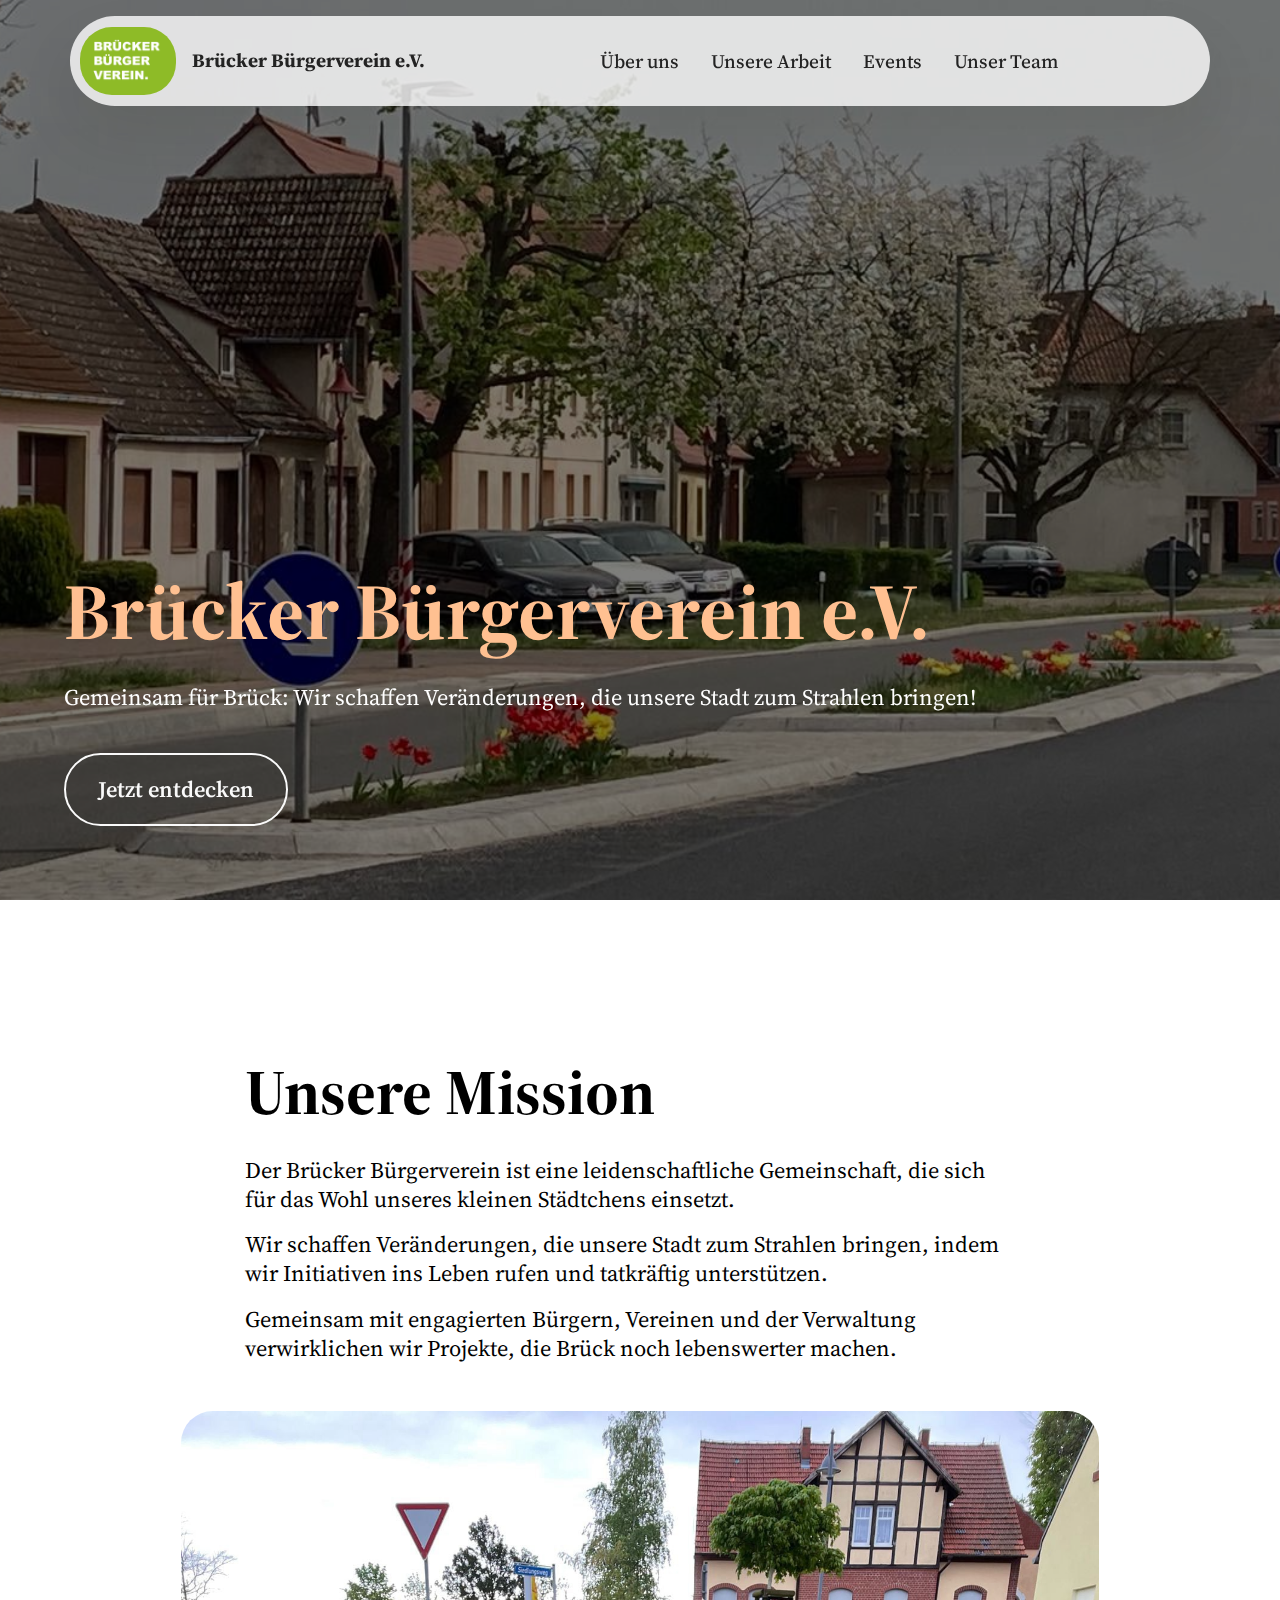
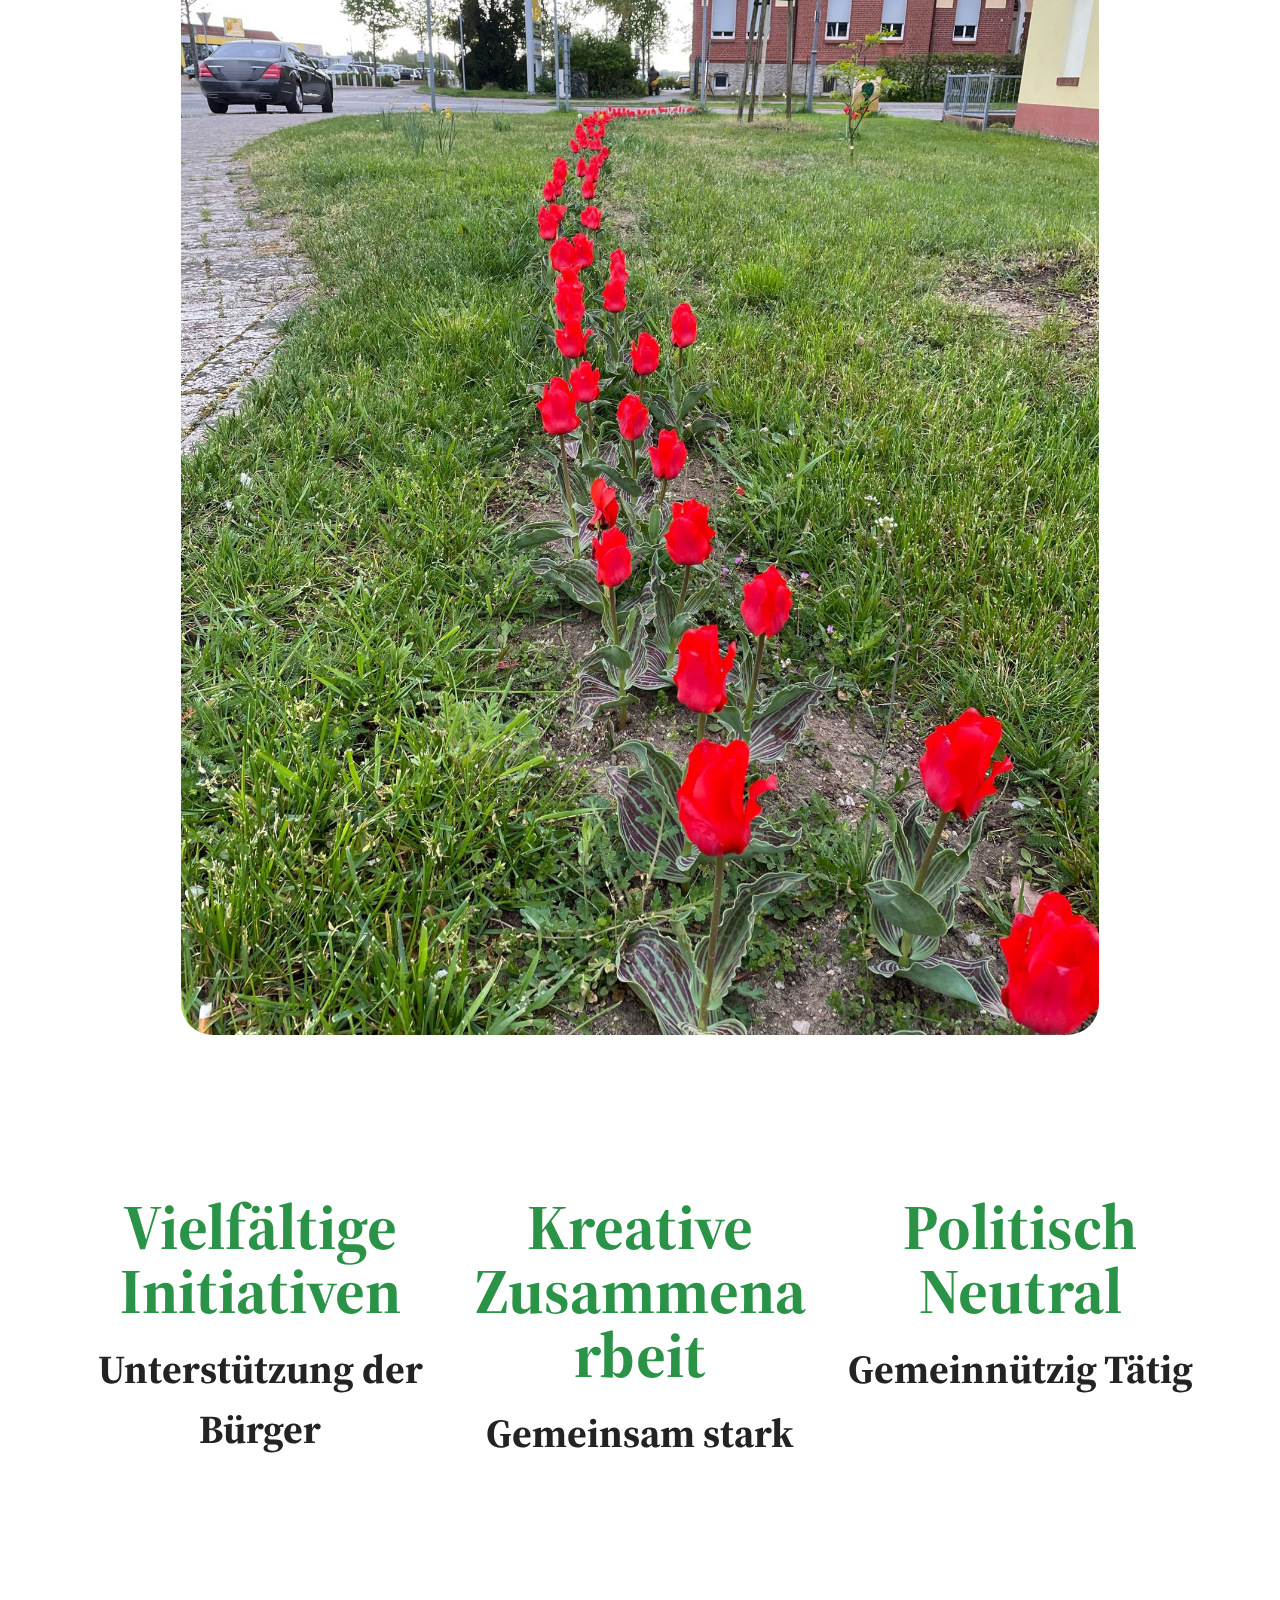
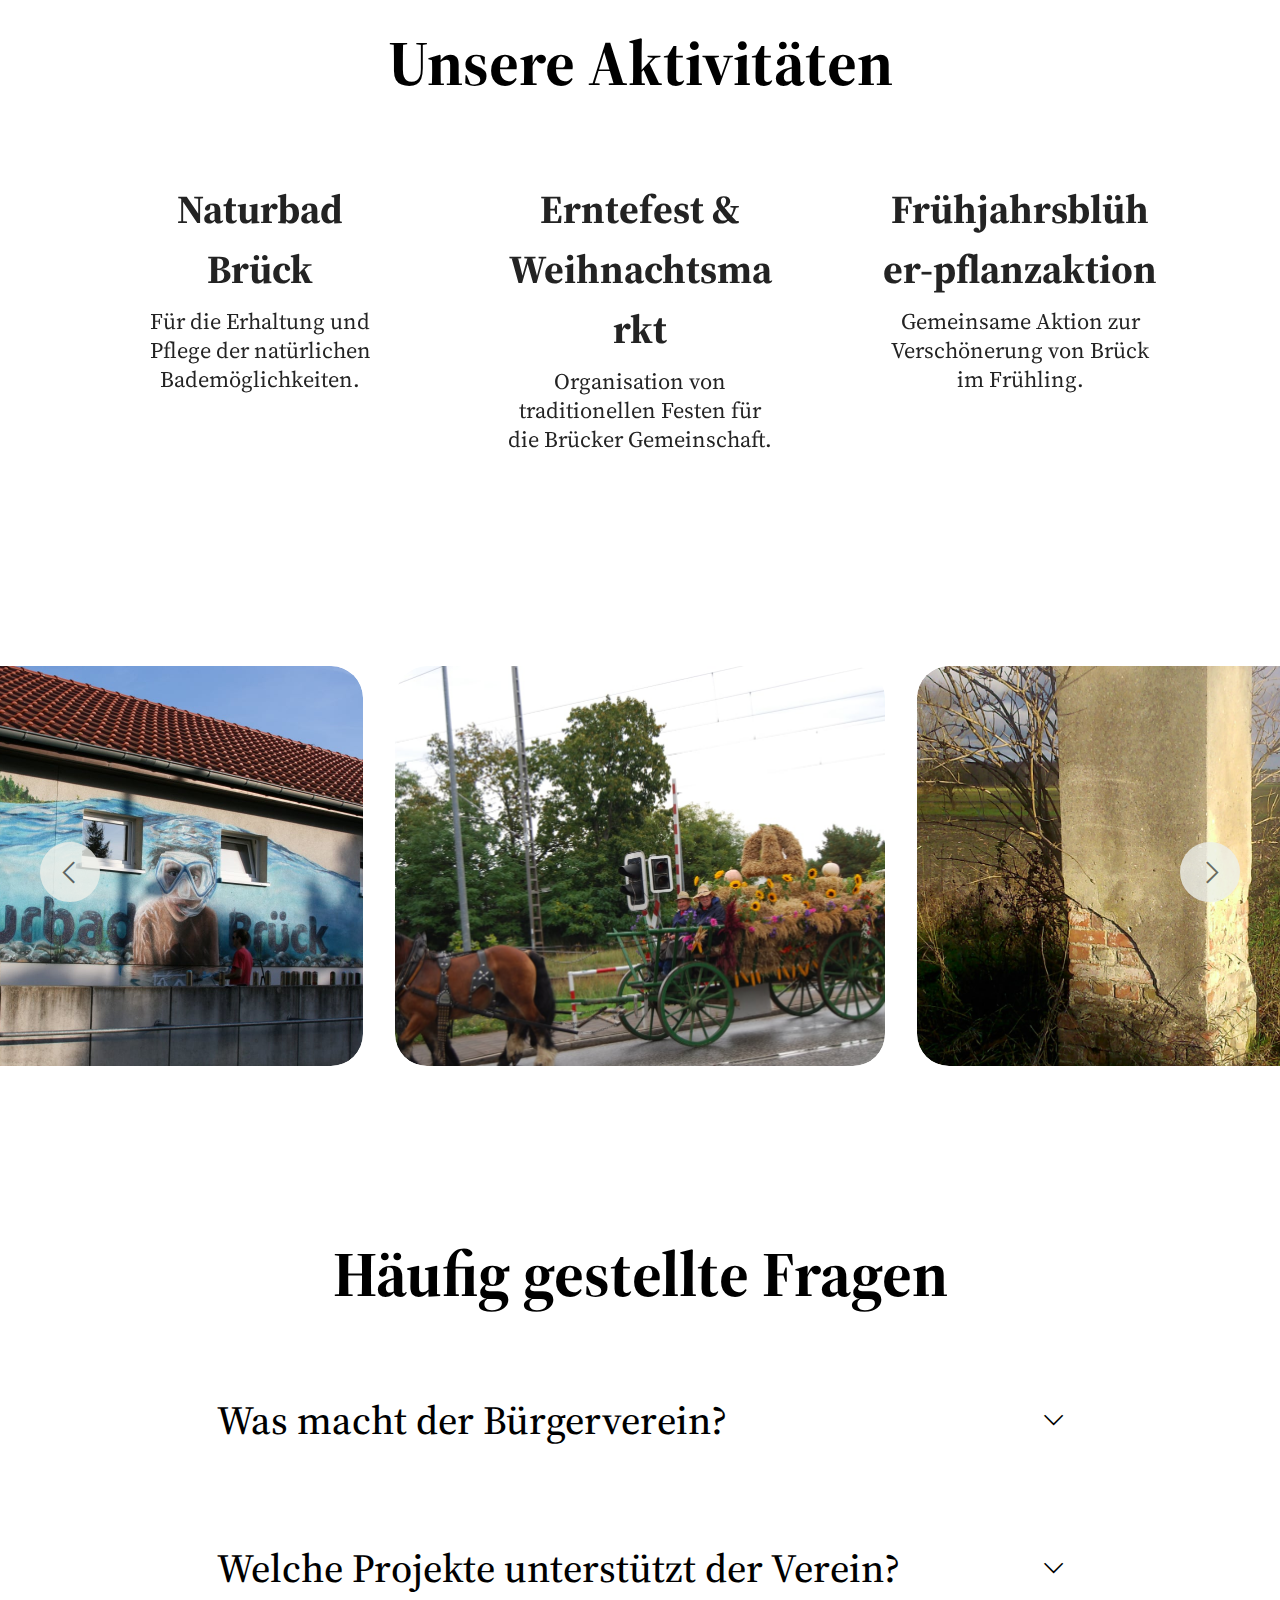
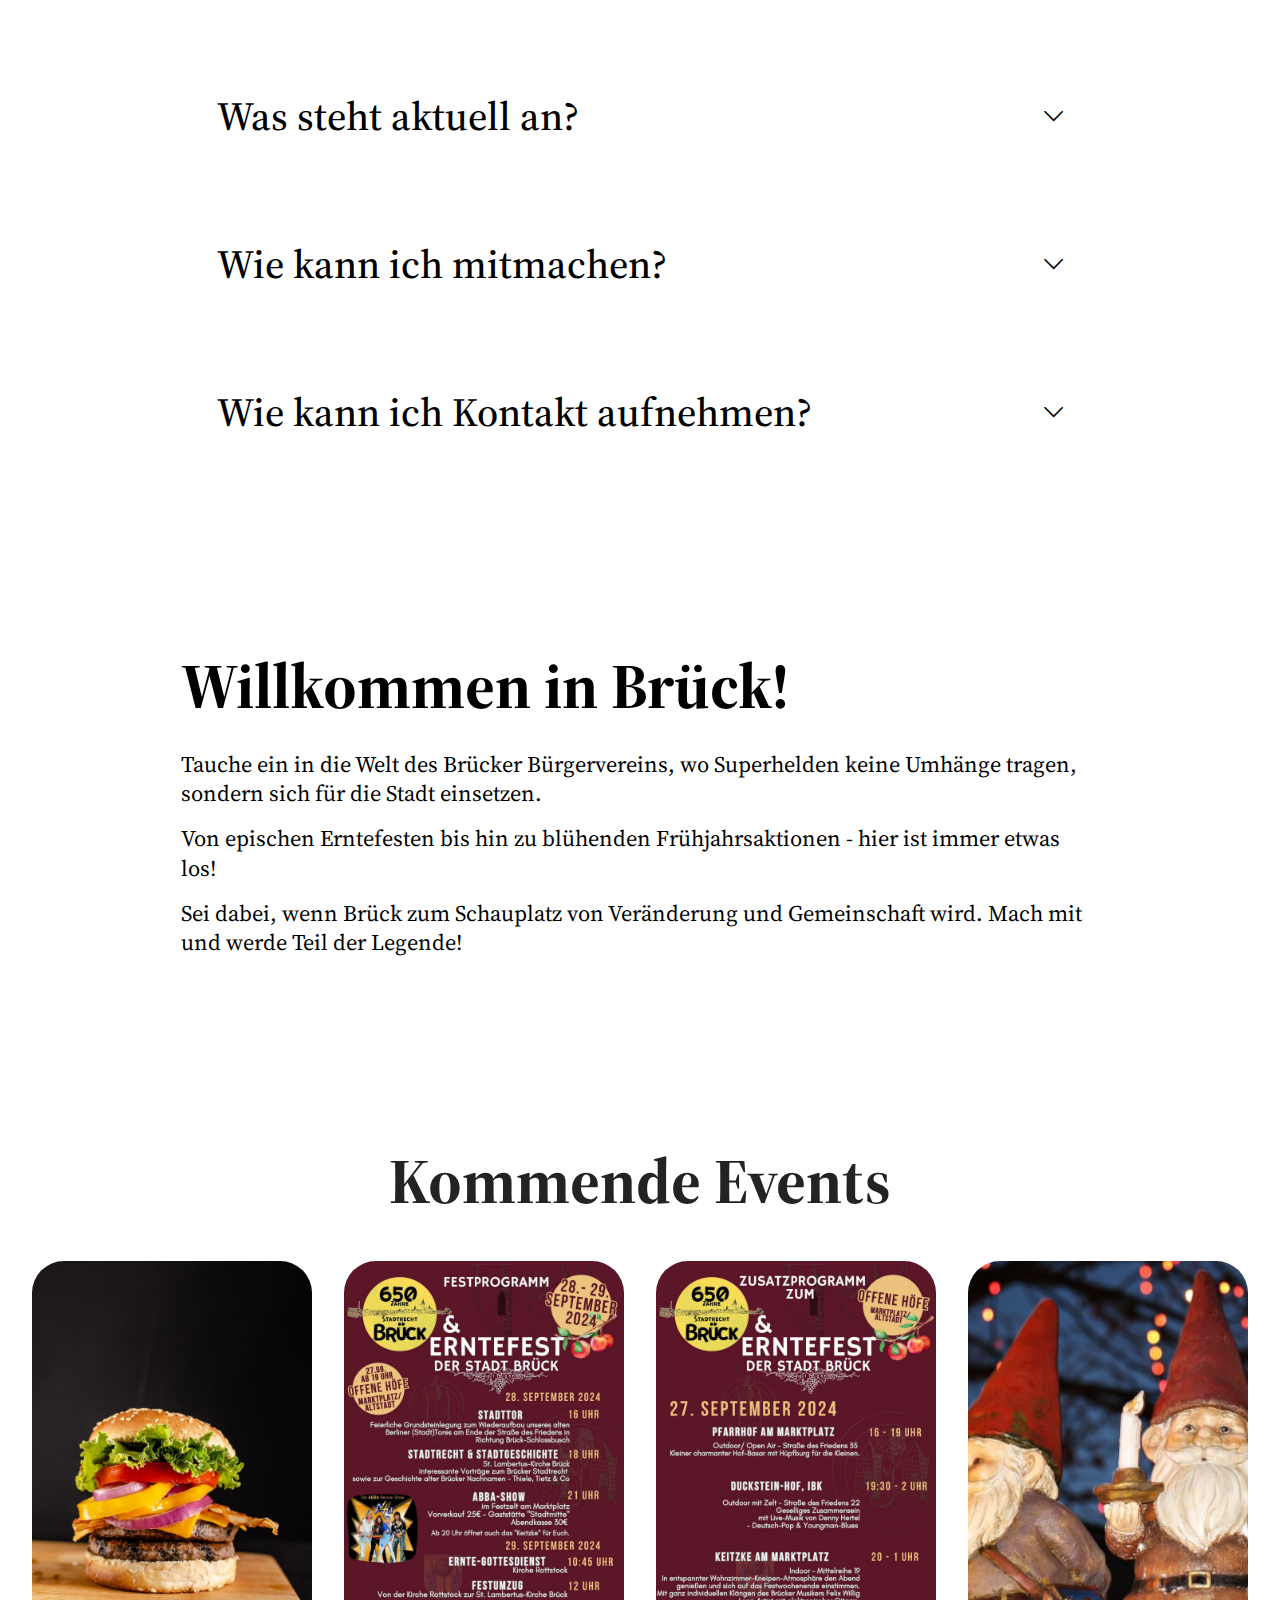
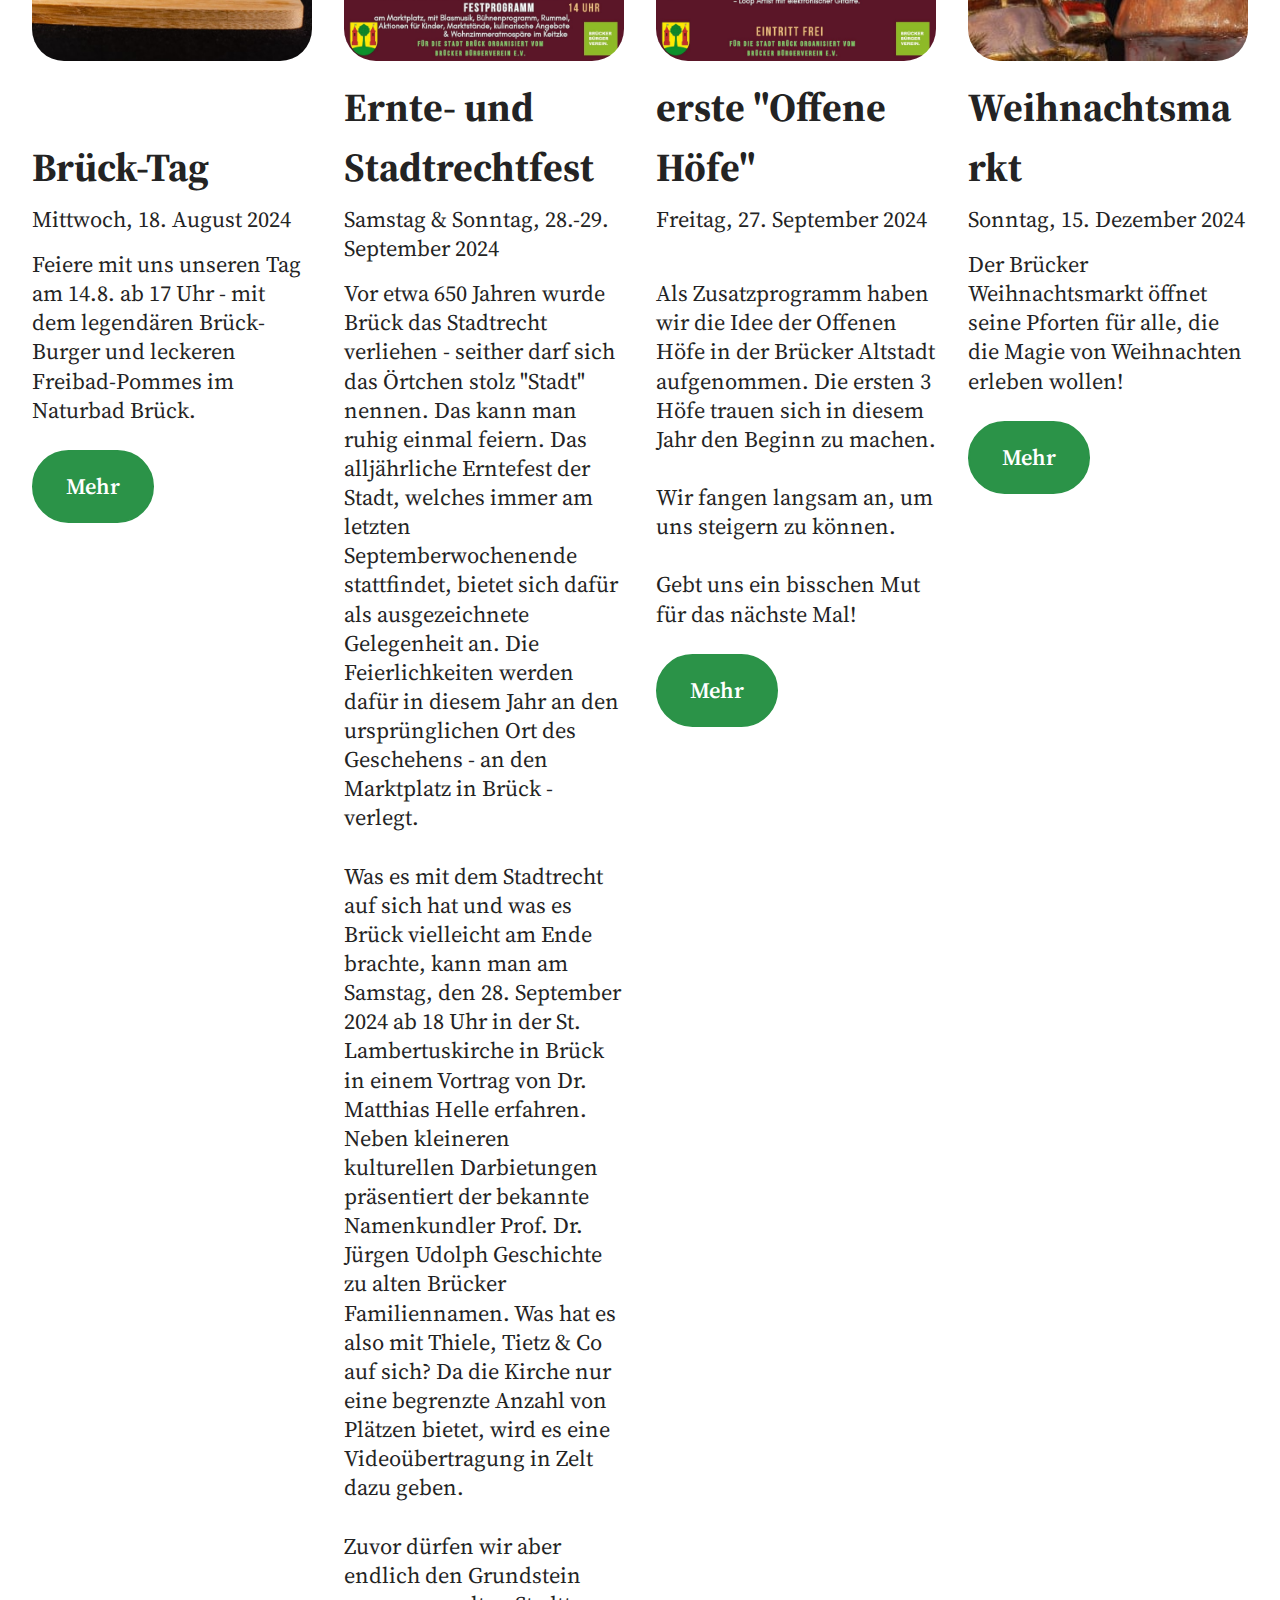
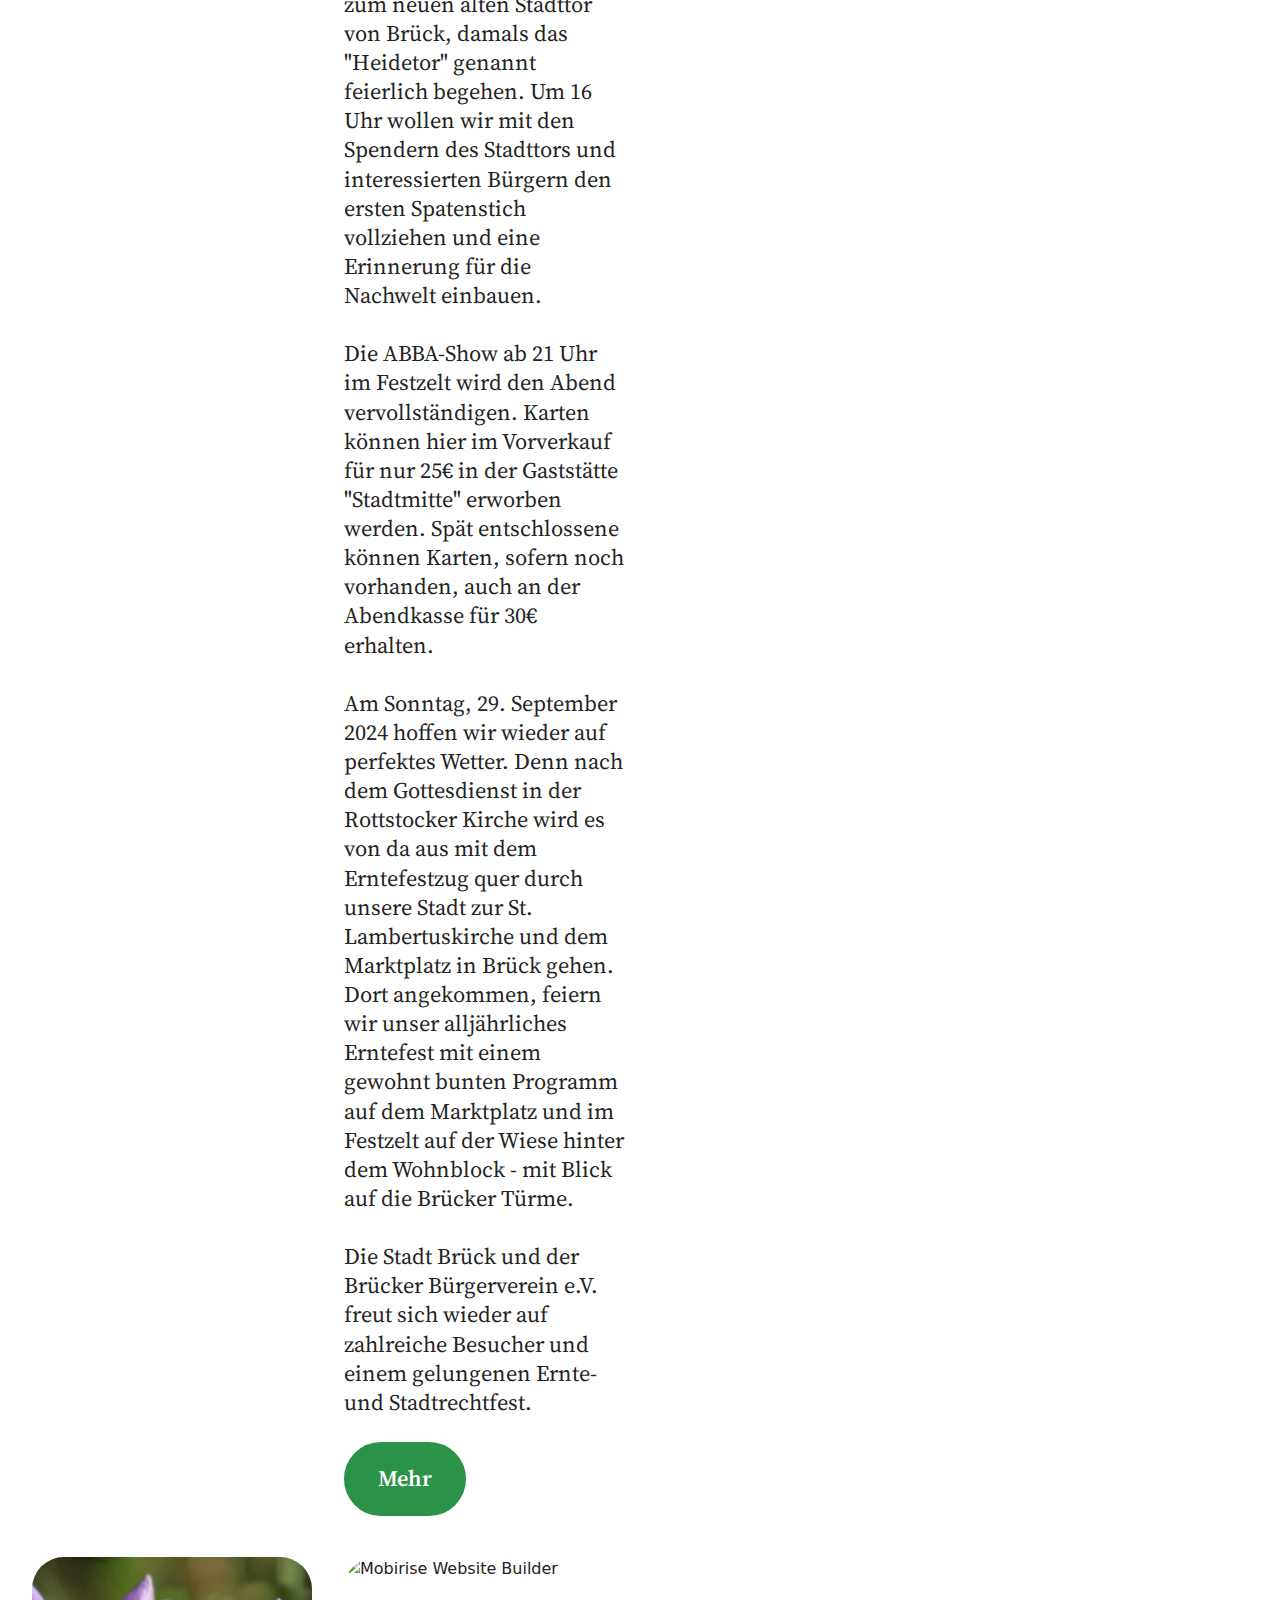
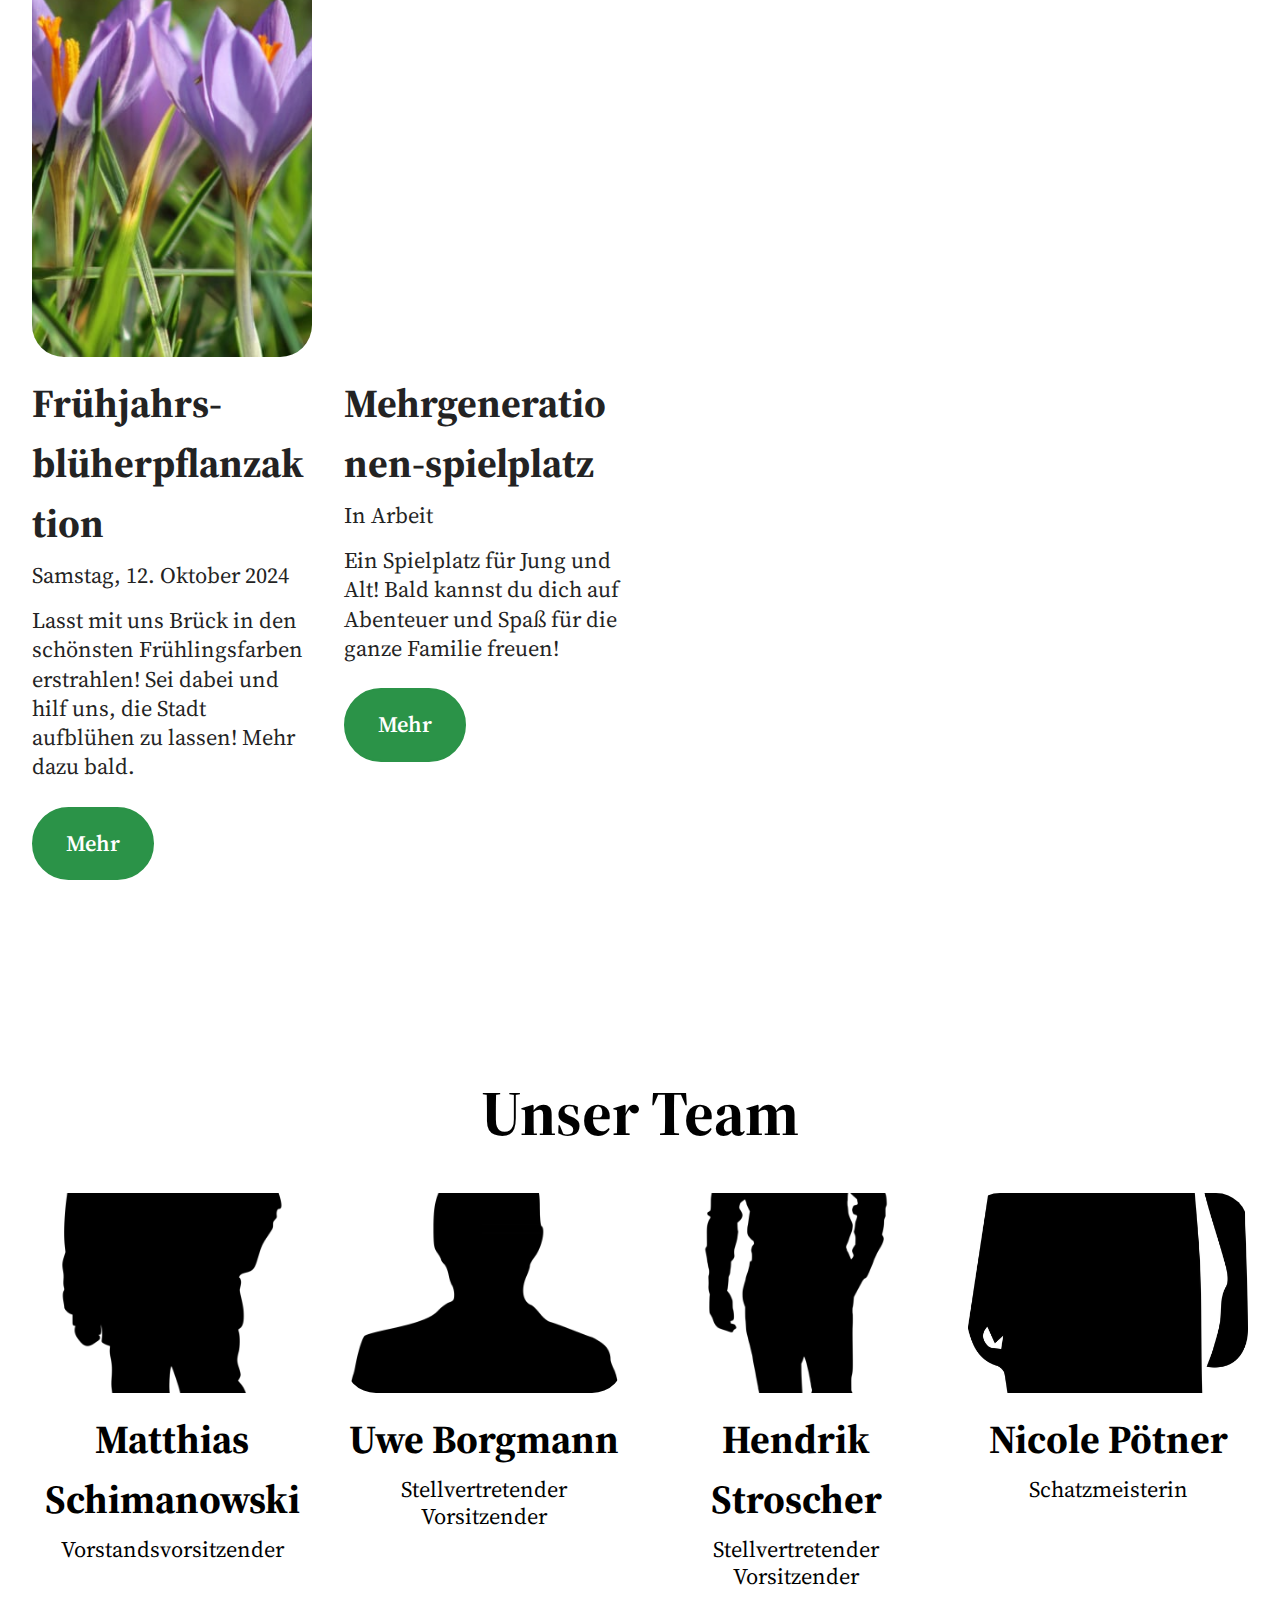
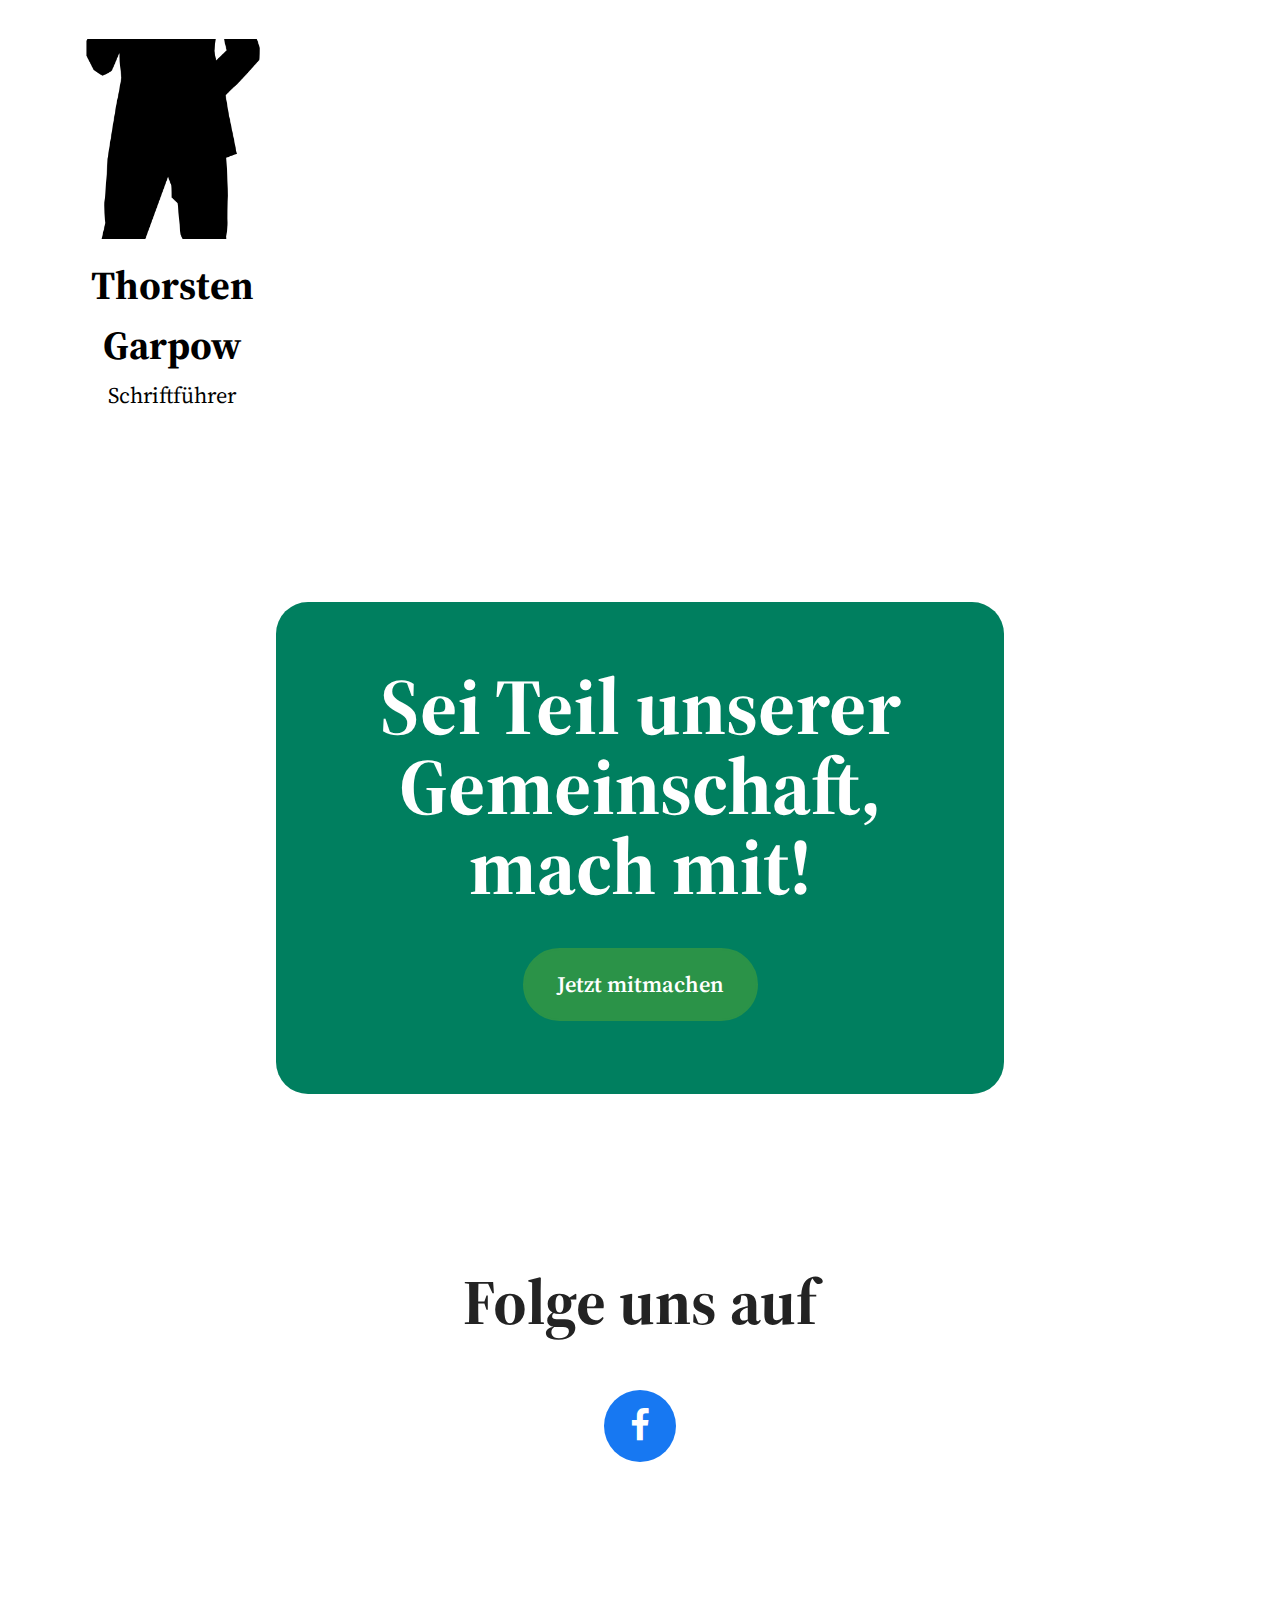
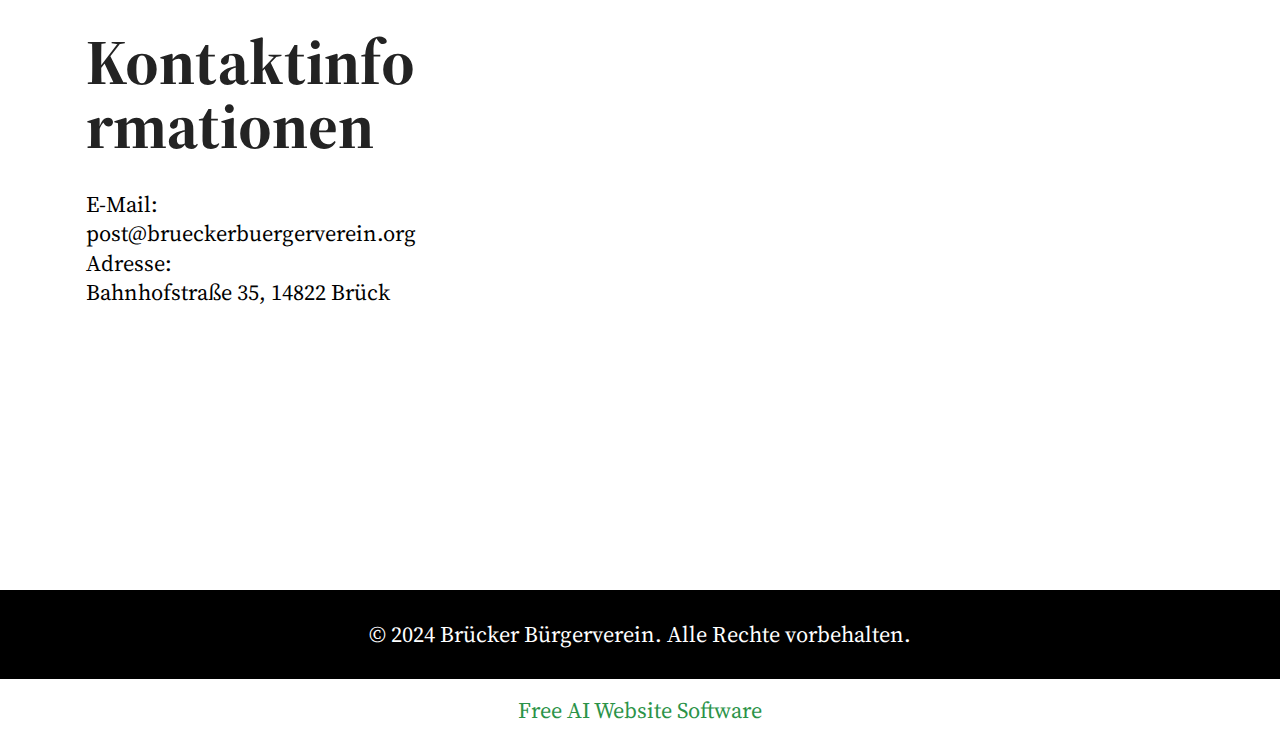
==== commit 8184ff25: "create github pages" ====
--- a/index.html
+++ b/index.html
@@ -709,7 +709,7 @@
             </div>
         </div>
     </div>
-</section><section class="display-7" style="padding: 0;align-items: center;justify-content: center;flex-wrap: wrap;    align-content: center;display: flex;position: relative;height: 4rem;"><a href="https://mobiri.se/2962290" style="flex: 1 1;height: 4rem;position: absolute;width: 100%;z-index: 1;"><img alt="" style="height: 4rem;" src="[data-uri]"></a><p style="margin: 0;text-align: center;" class="display-7">&#8204;</p><a style="z-index:1" href="https://mobirise.com/builder/ai-website-generator.html">AI Website Generator</a></section><script src="assets/bootstrap/js/bootstrap.bundle.min.js"></script>  <script src="assets/parallax/jarallax.js"></script>  <script src="assets/smoothscroll/smooth-scroll.js"></script>  <script src="assets/ytplayer/index.js"></script>  <script src="assets/dropdown/js/navbar-dropdown.js"></script>  <script src="assets/embla/embla.min.js"></script>  <script src="assets/embla/script.js"></script>  <script src="assets/mbr-switch-arrow/mbr-switch-arrow.js"></script>  <script src="assets/theme/js/script.js"></script>  
+</section><section class="display-7" style="padding: 0;align-items: center;justify-content: center;flex-wrap: wrap;    align-content: center;display: flex;position: relative;height: 4rem;"><a href="https://mobiri.se/2962290" style="flex: 1 1;height: 4rem;position: absolute;width: 100%;z-index: 1;"><img alt="" style="height: 4rem;" src="[data-uri]"></a><p style="margin: 0;text-align: center;" class="display-7">&#8204;</p><a style="z-index:1" href="https://mobirise.com/builder/ai-website-builder.html">Free AI Website Software</a></section><script src="assets/bootstrap/js/bootstrap.bundle.min.js"></script>  <script src="assets/parallax/jarallax.js"></script>  <script src="assets/smoothscroll/smooth-scroll.js"></script>  <script src="assets/ytplayer/index.js"></script>  <script src="assets/dropdown/js/navbar-dropdown.js"></script>  <script src="assets/embla/embla.min.js"></script>  <script src="assets/embla/script.js"></script>  <script src="assets/mbr-switch-arrow/mbr-switch-arrow.js"></script>  <script src="assets/theme/js/script.js"></script>  
   
   
 </body>
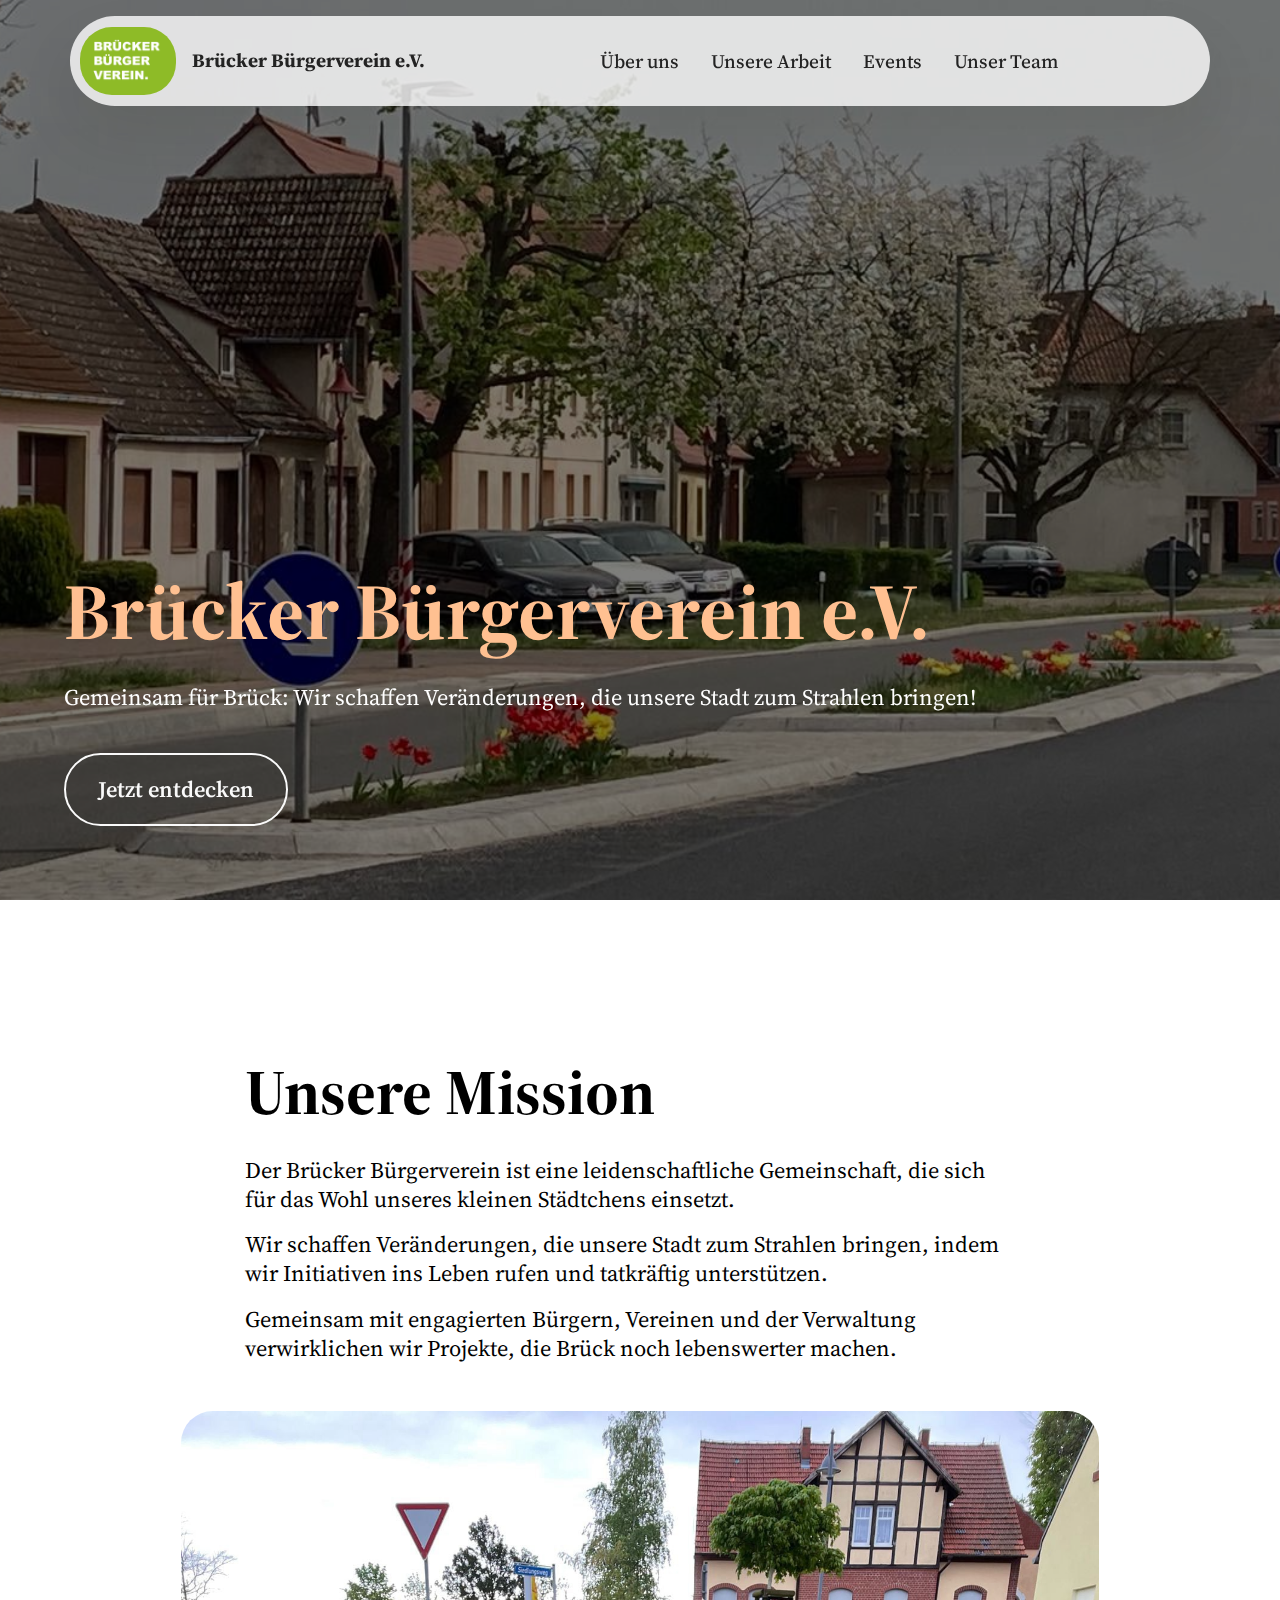
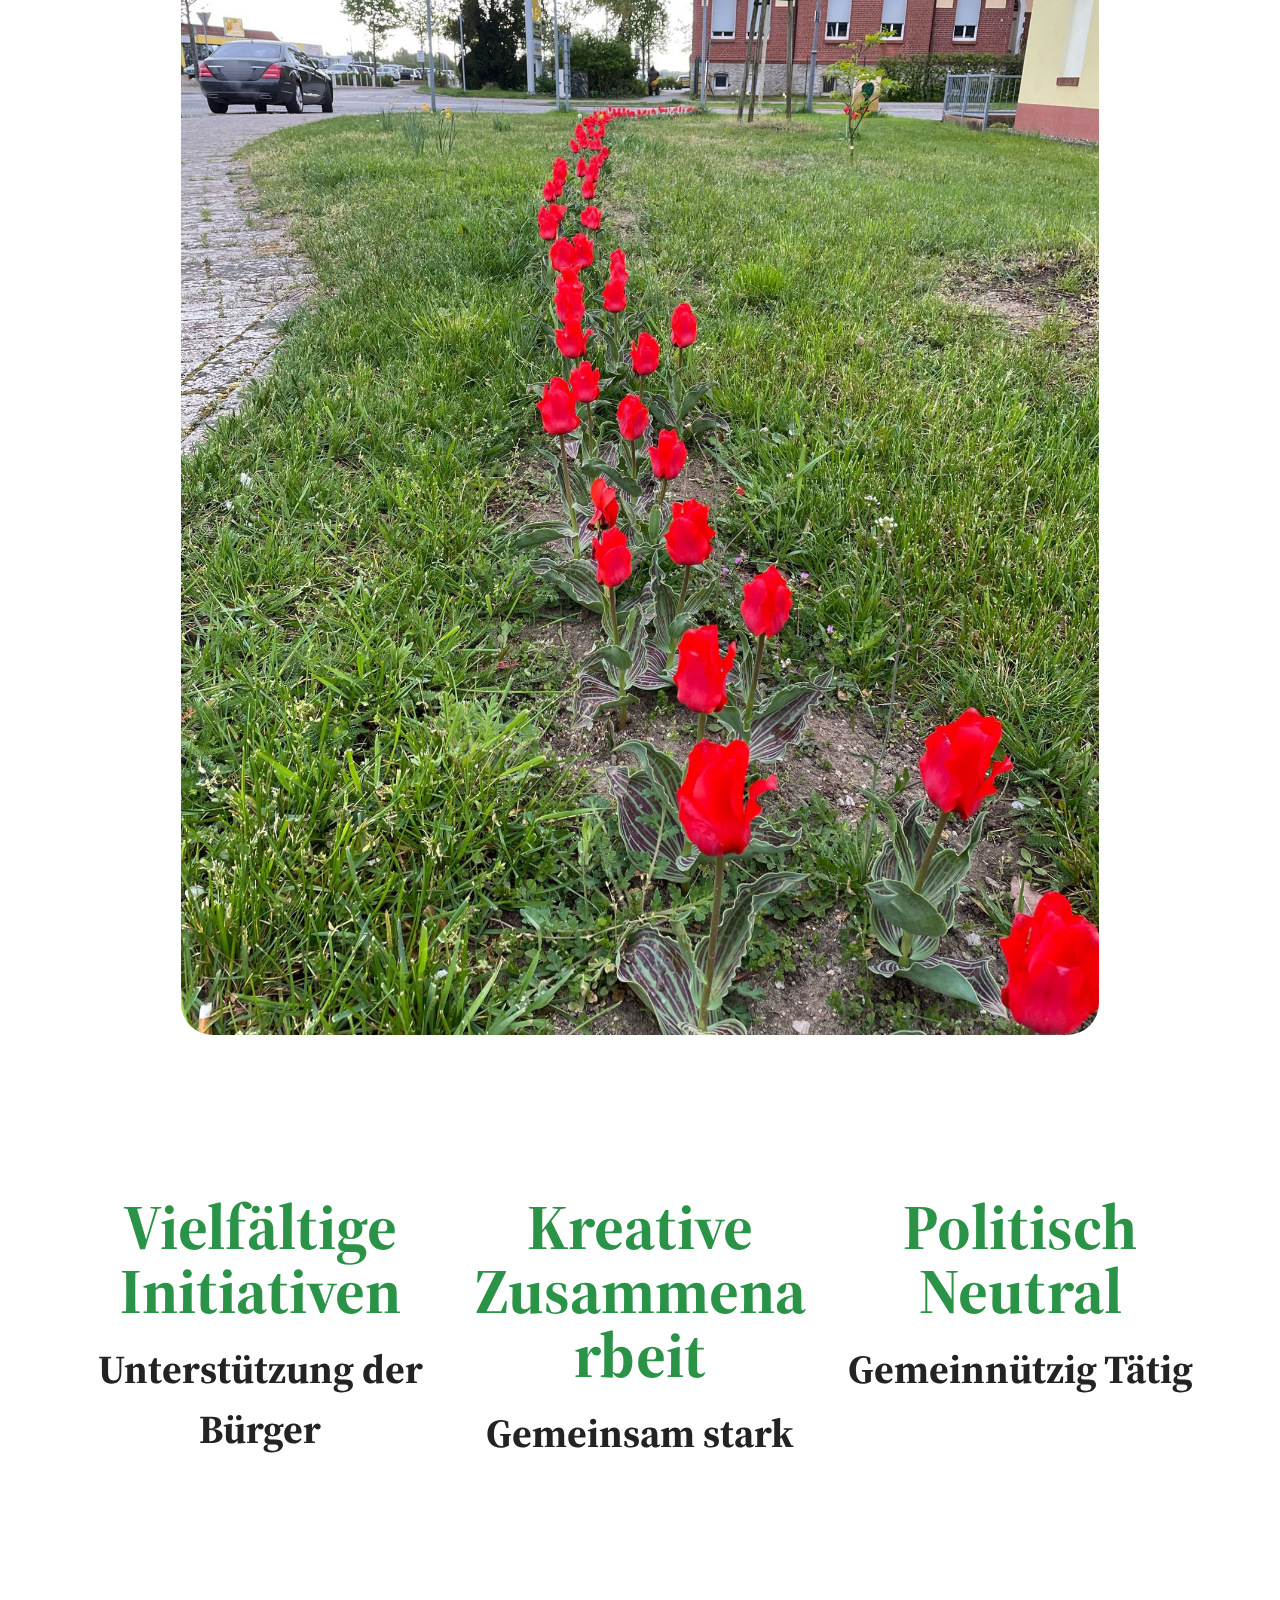
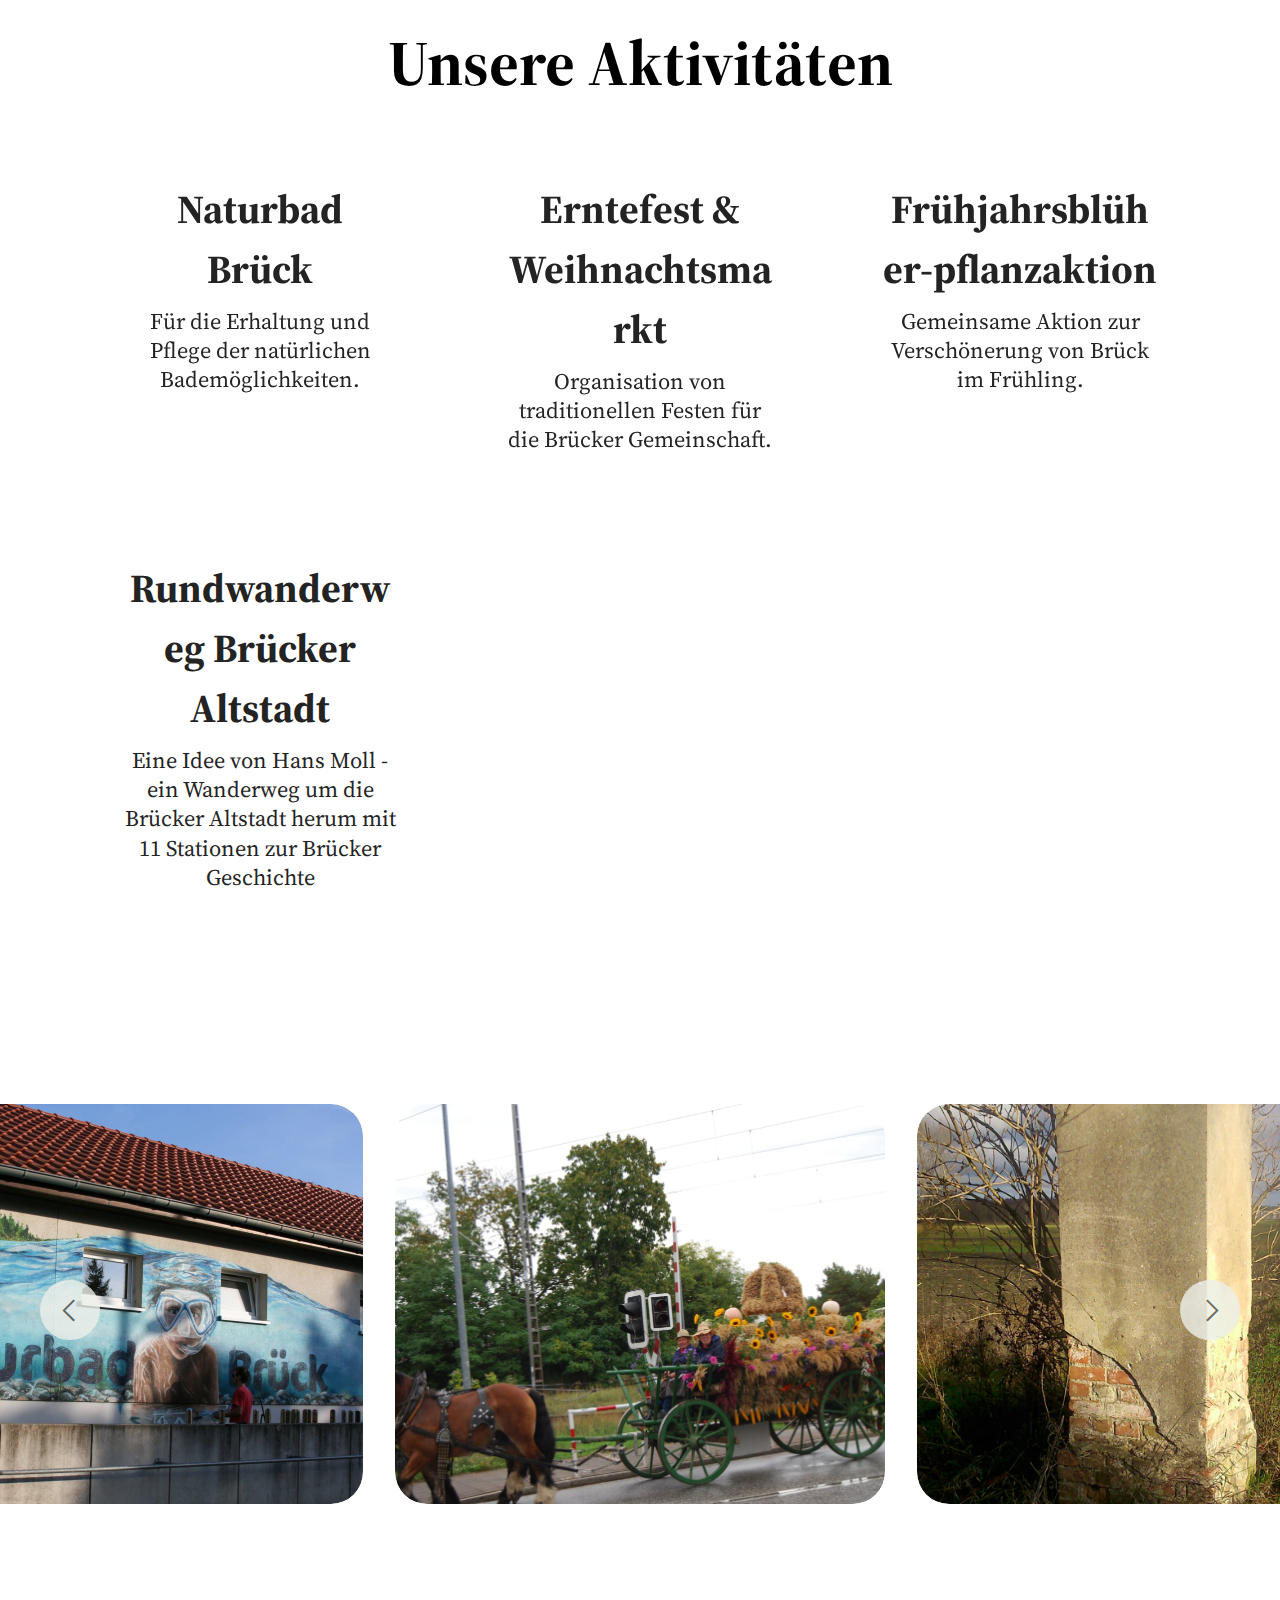
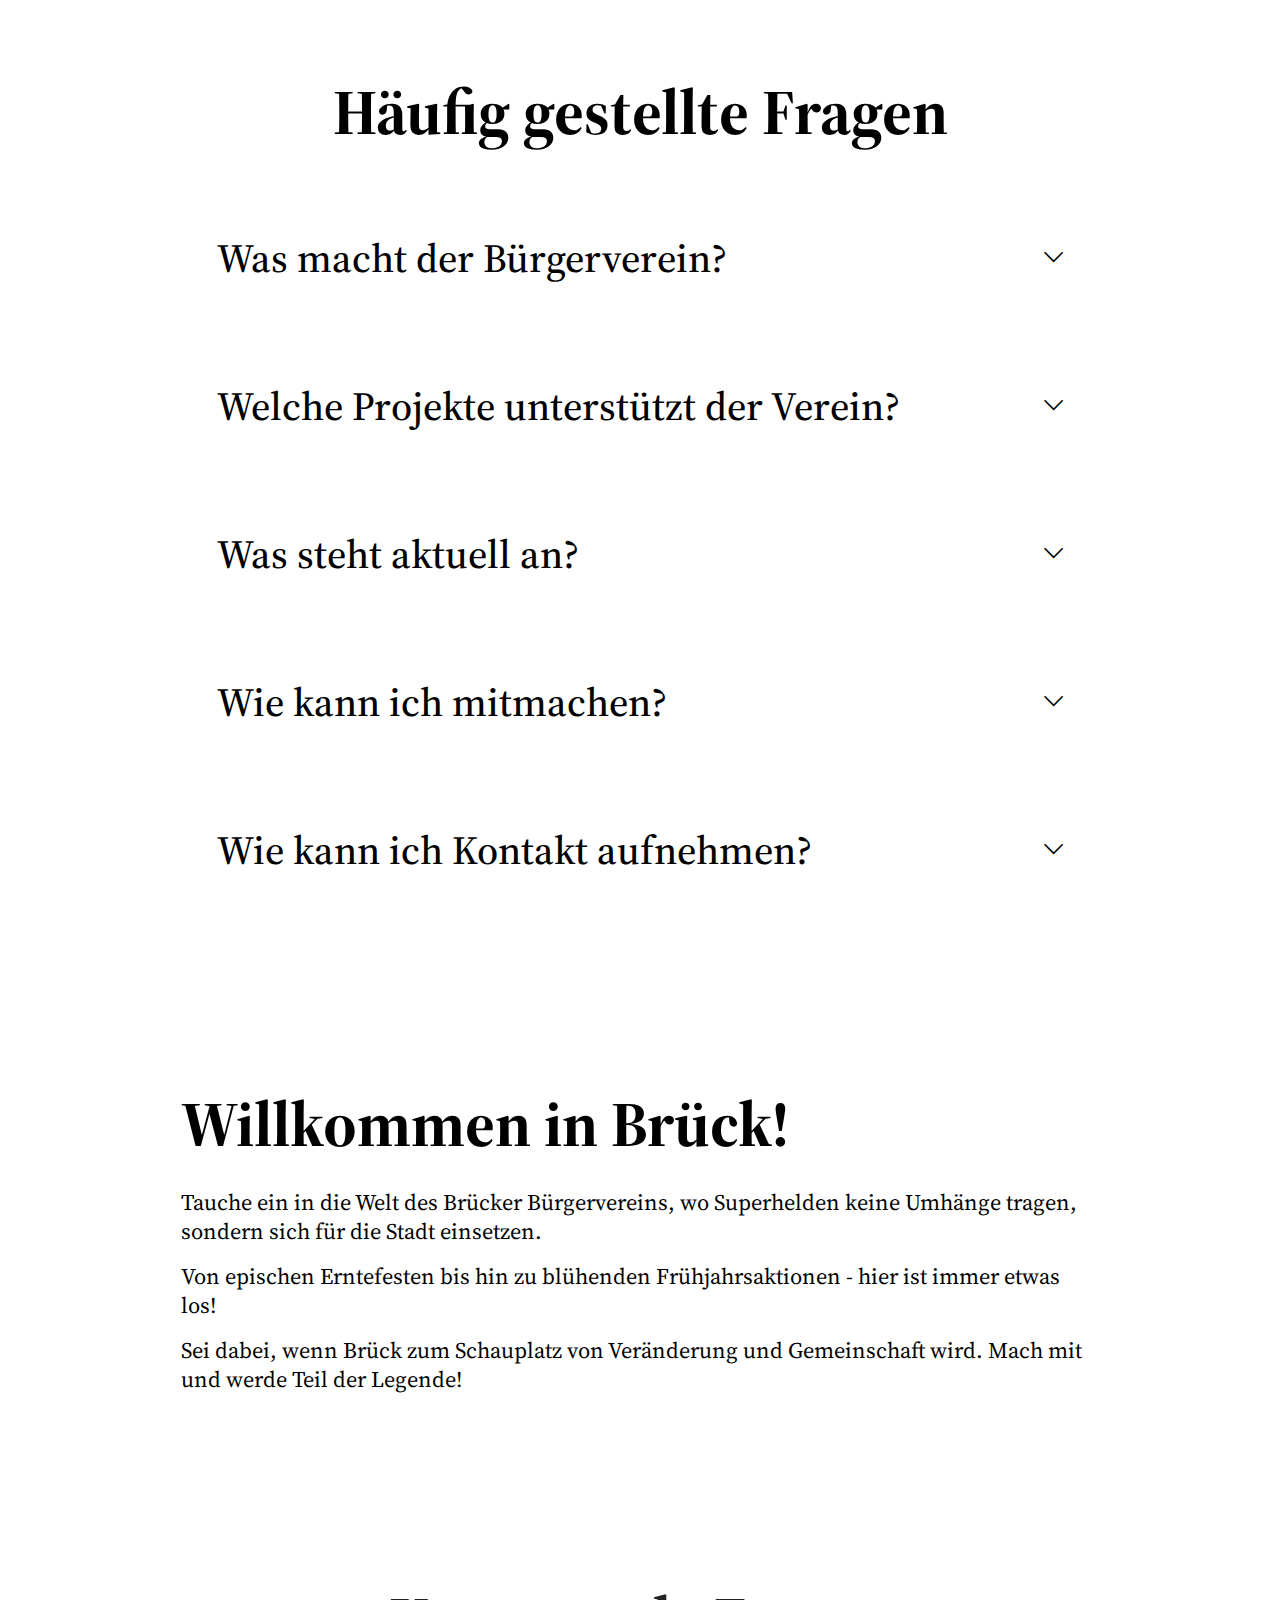
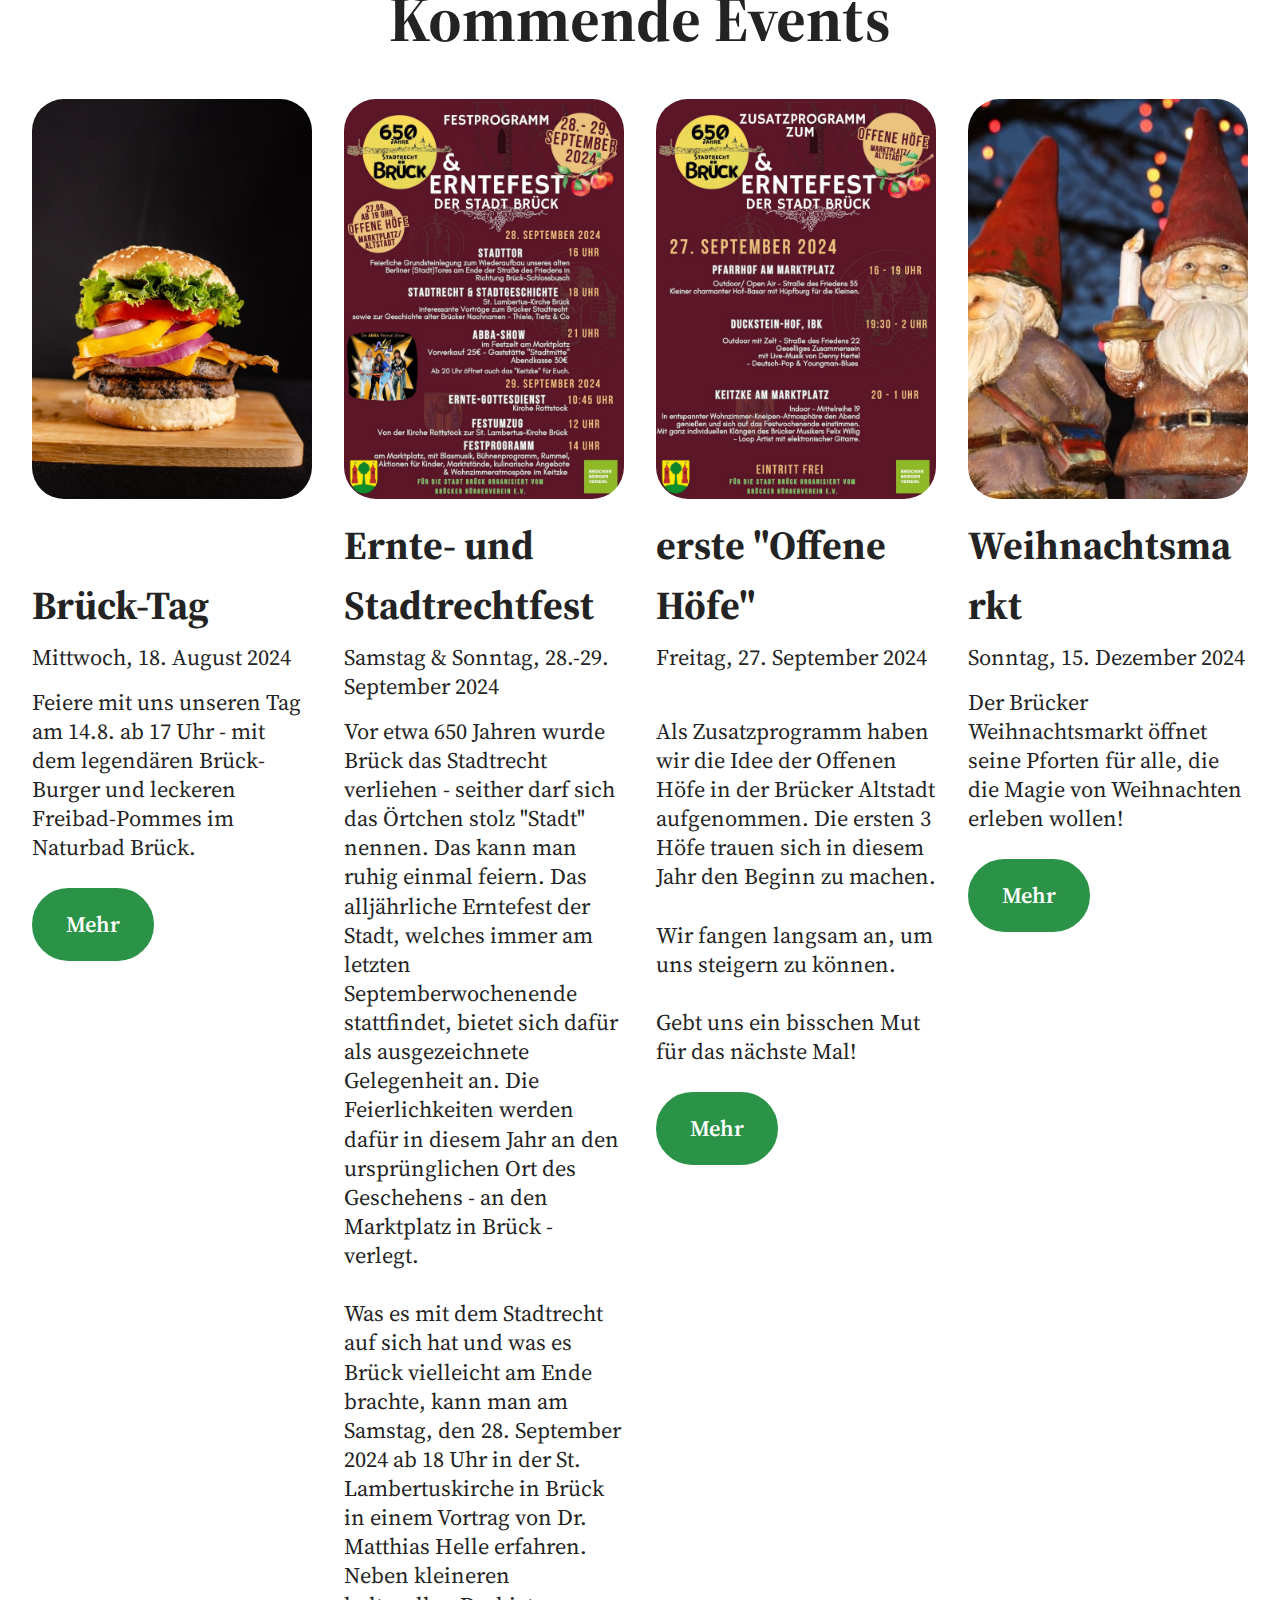
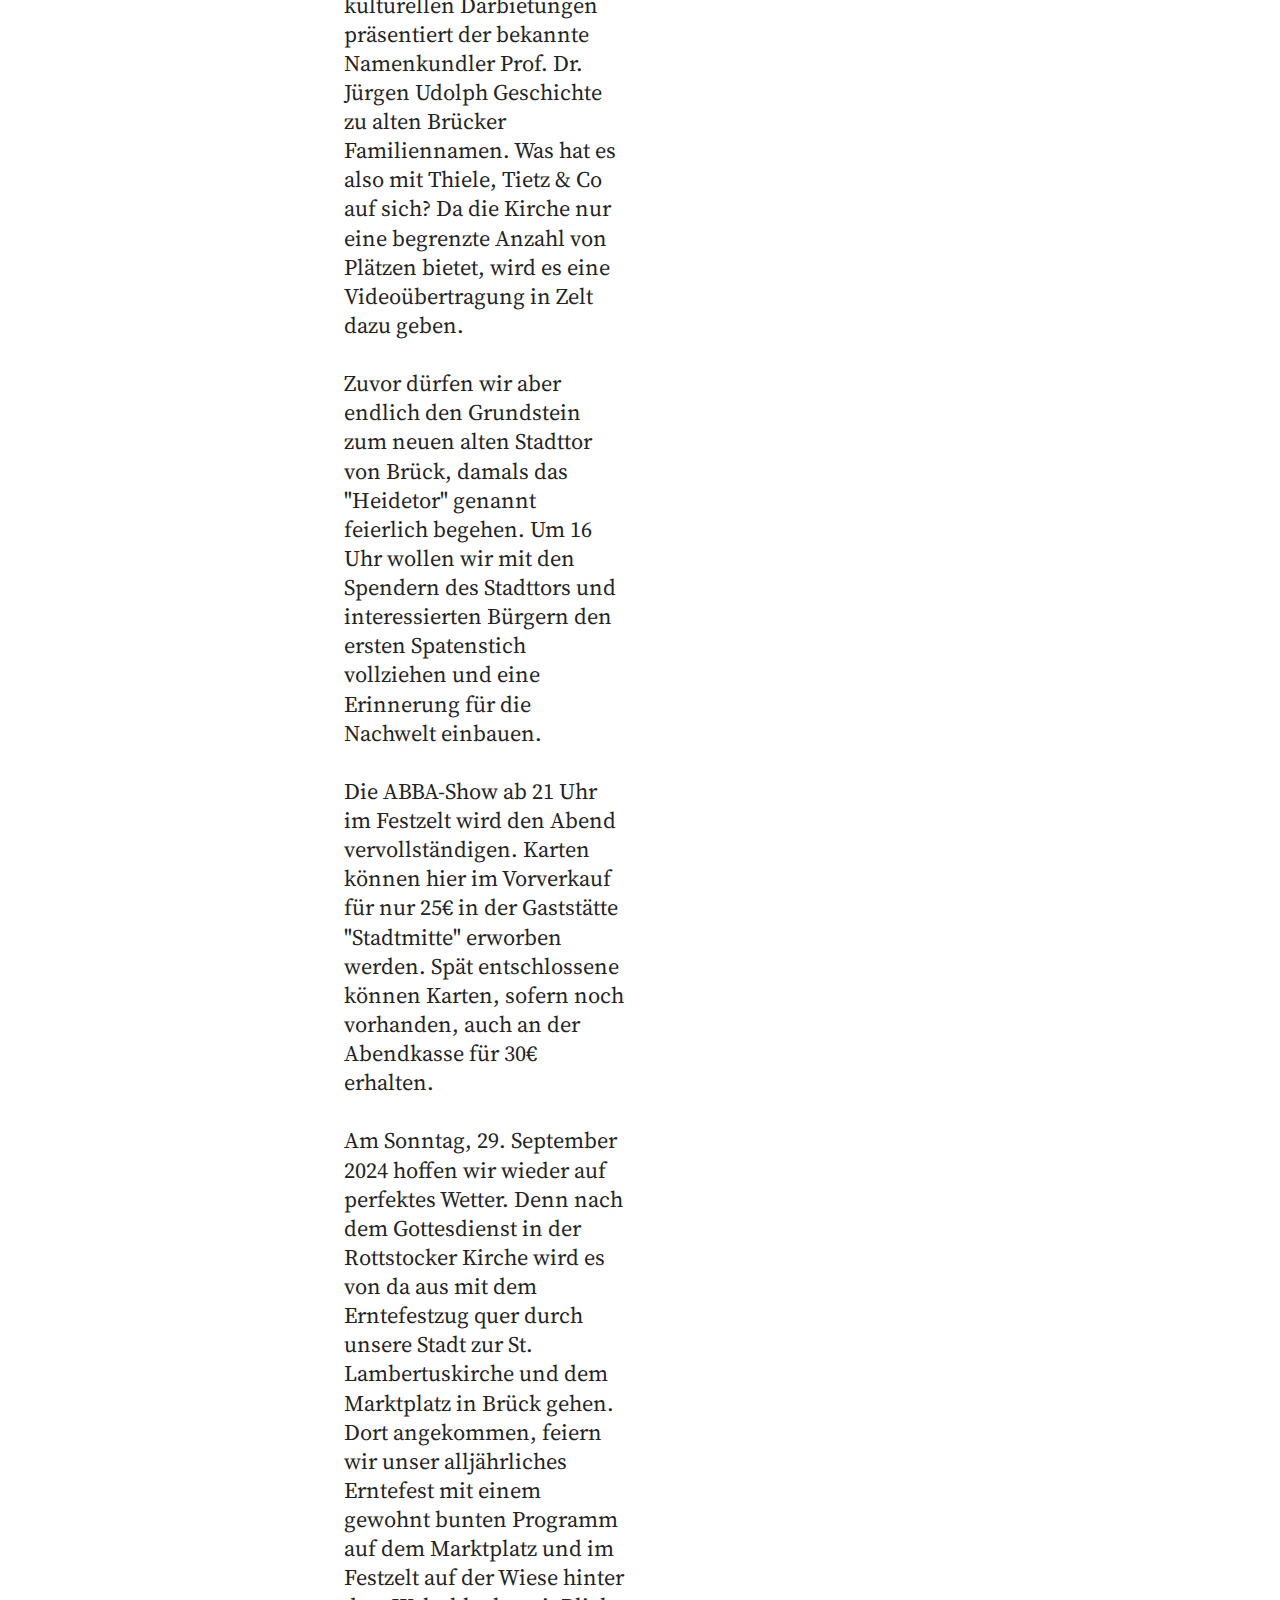
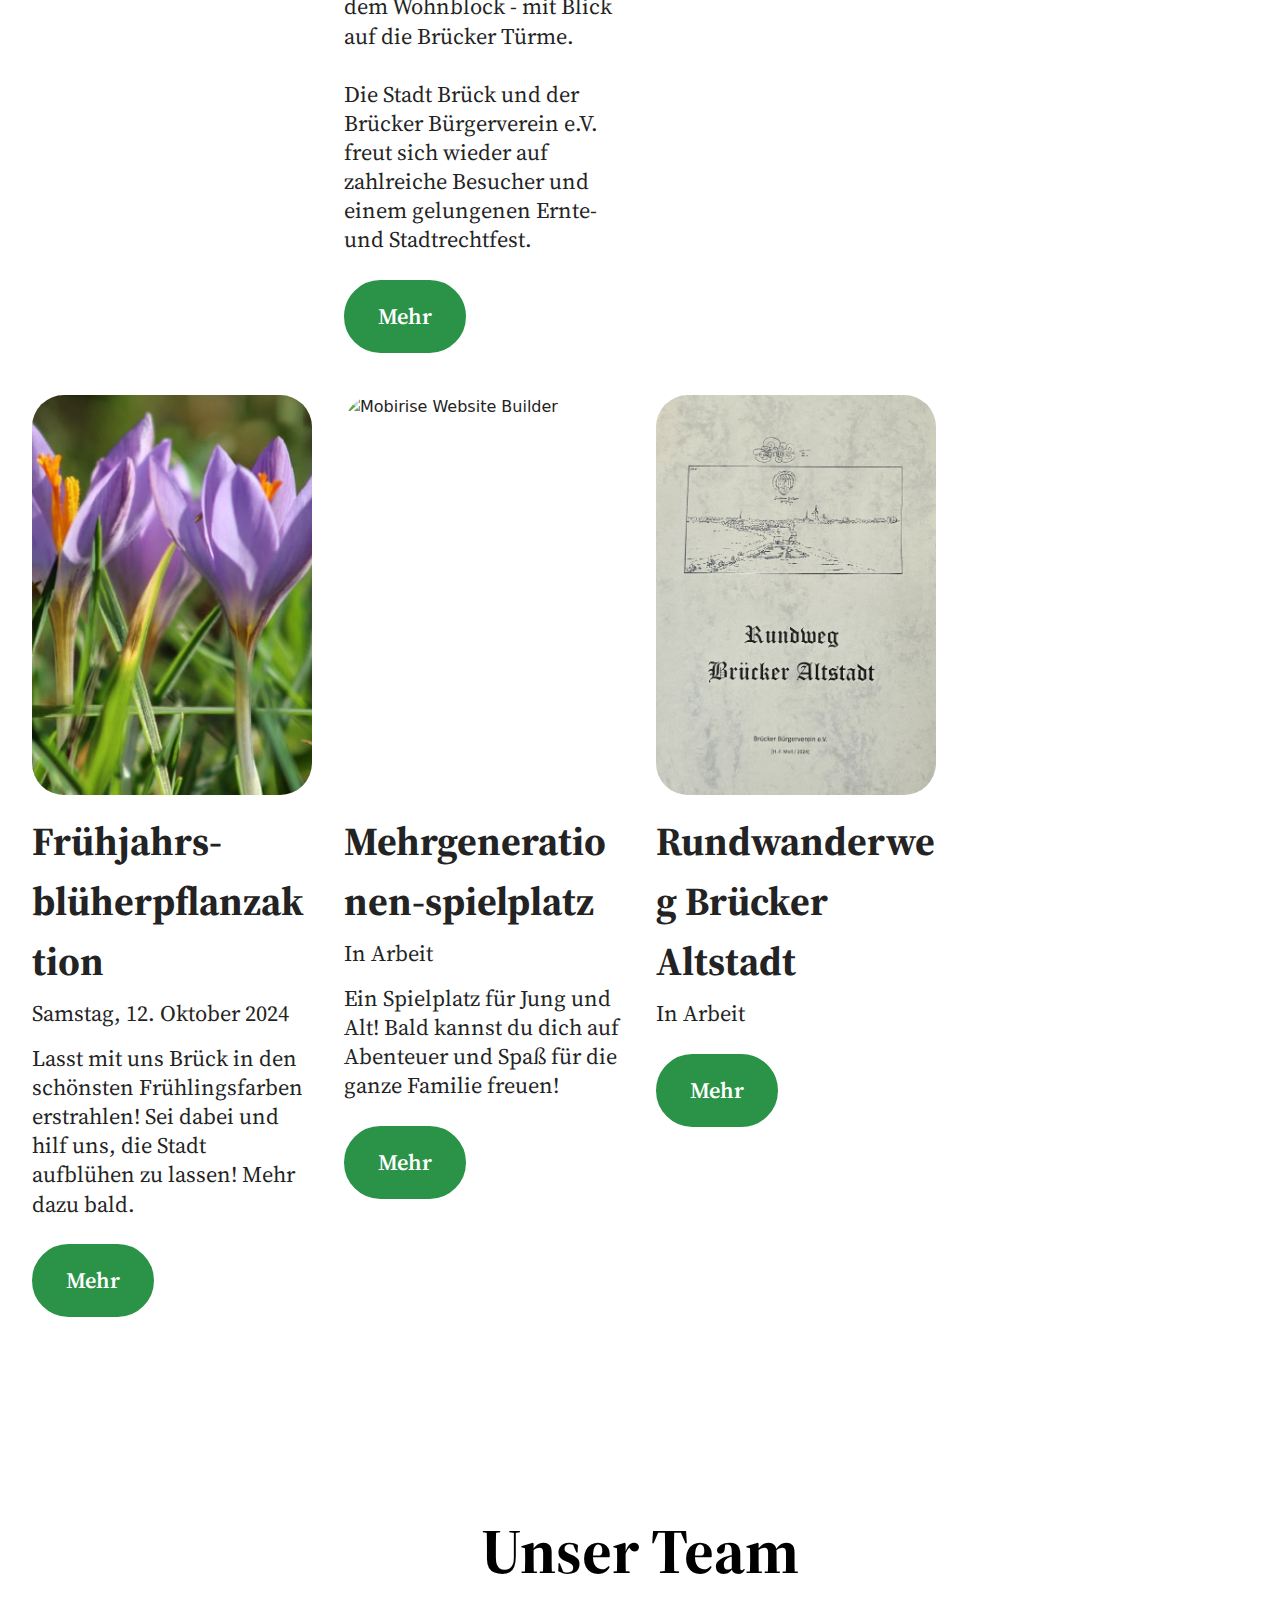
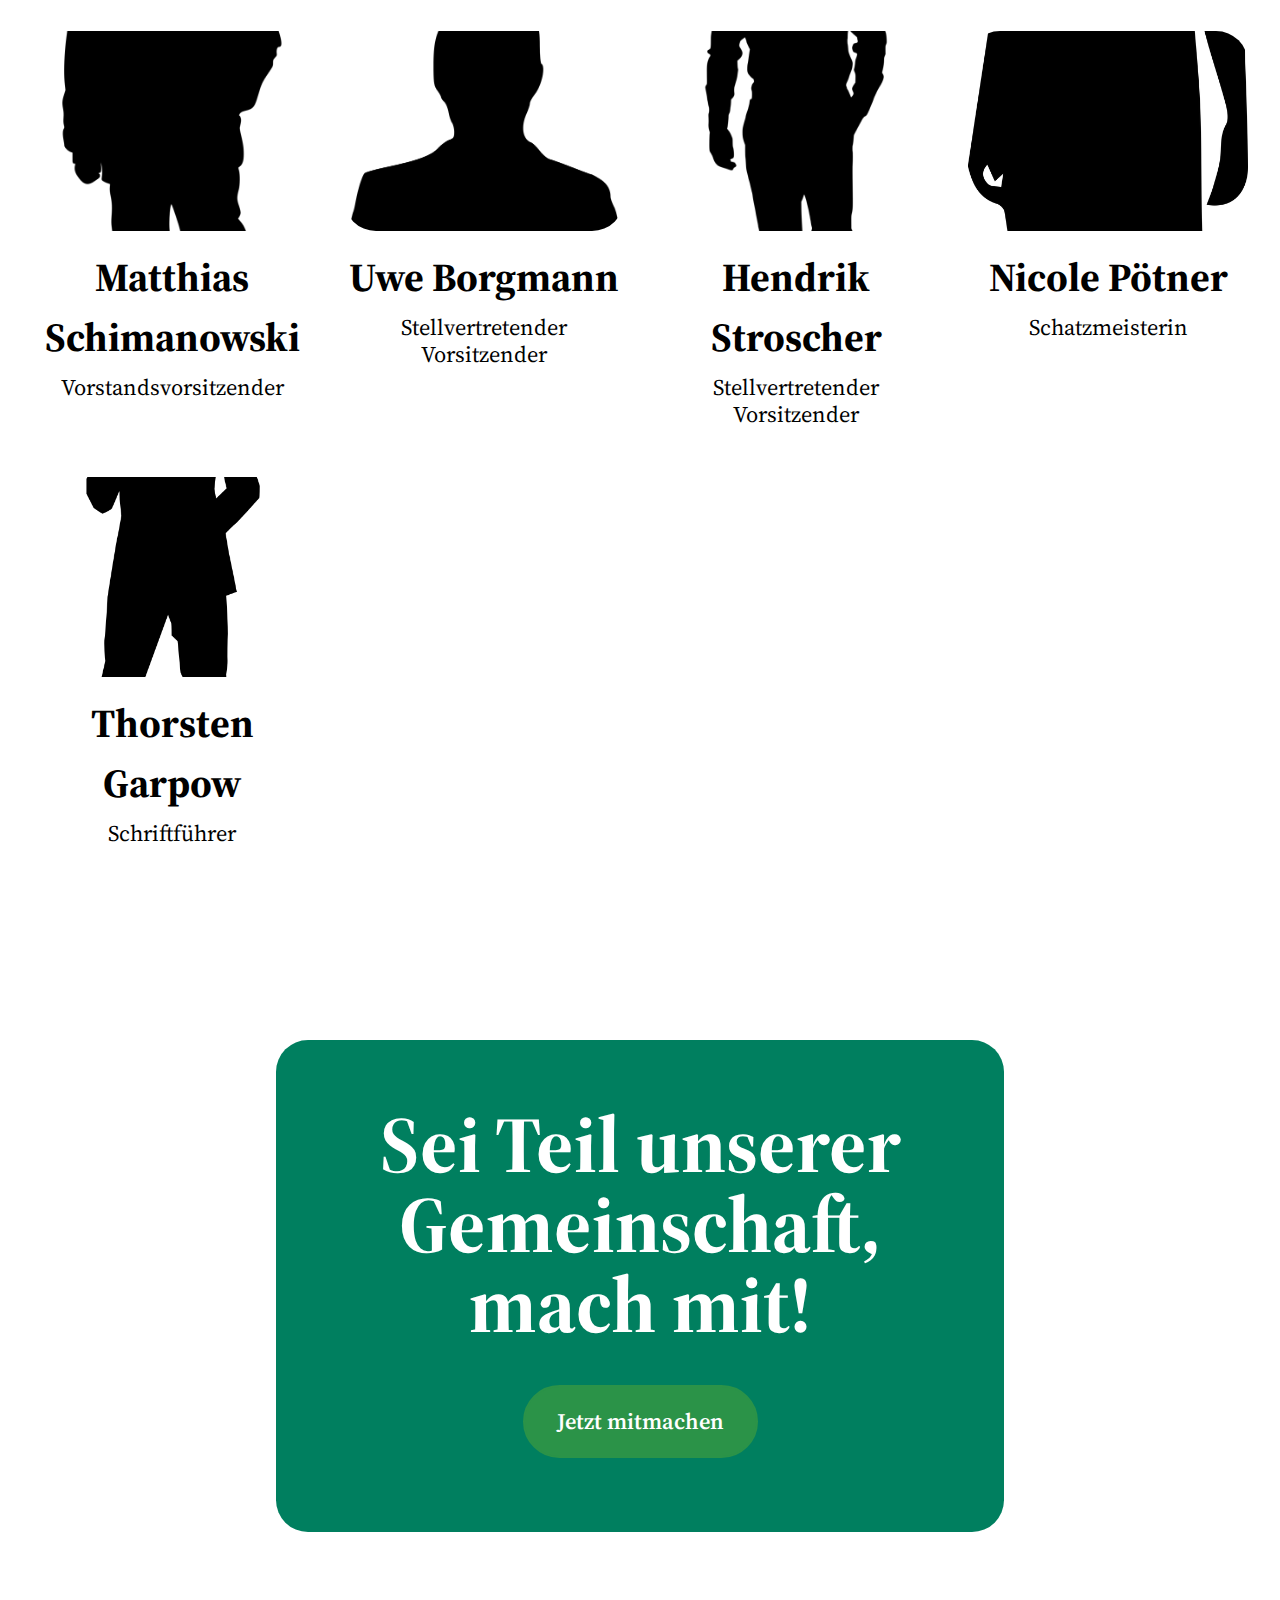
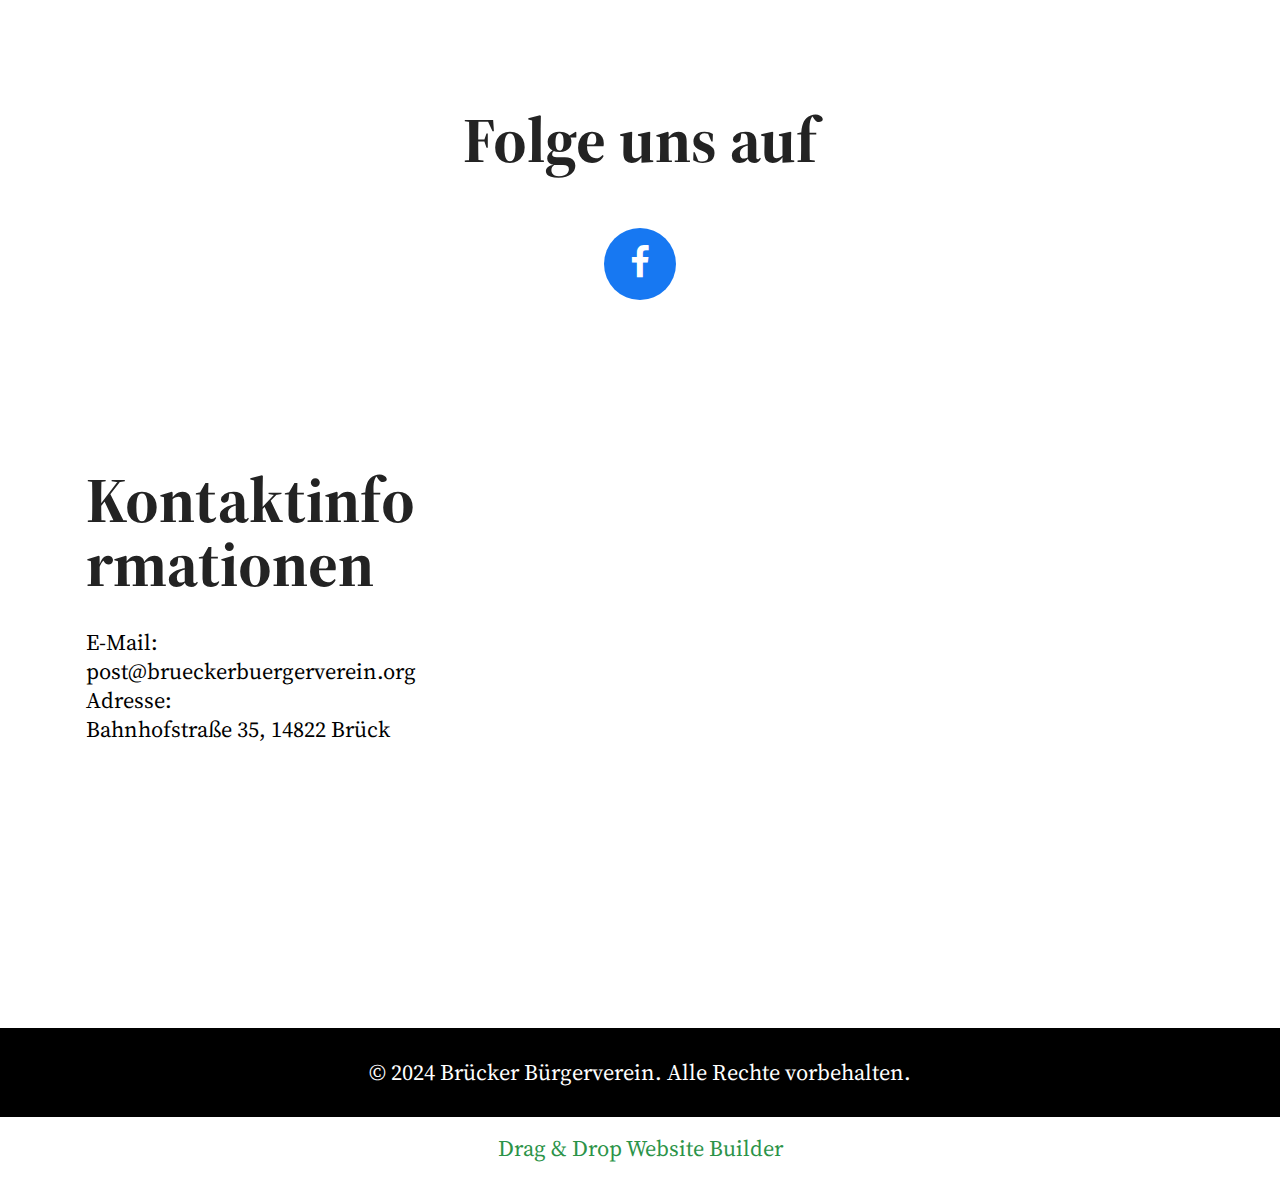
==== commit 54b327b4: "create github pages" ====
--- a/index.html
+++ b/index.html
@@ -226,6 +226,16 @@
                         
                     </div>
                 </div>
+            </div><div class="item features-without-image col-12 col-md-6 col-lg-4 item-mb">
+                <div class="item-wrapper">
+                    <div class="card-box align-left">
+                        
+                        <h5 class="card-title mbr-fonts-style display-5">
+                            <strong>Rundwanderweg Brücker Altstadt</strong></h5>
+                        <p class="card-text mbr-fonts-style display-7">Eine Idee von Hans Moll - ein Wanderweg um die Brücker Altstadt herum mit 11 Stationen zur Brücker Geschichte</p>
+                        
+                    </div>
+                </div>
             </div>            
         </div>
     </div>
@@ -525,6 +535,19 @@
             <p class="mbr-text mbr-fonts-style mb-3 display-7">In Arbeit</p>
             <p class="mbr-text mbr-fonts-style mb-3 display-7">Ein Spielplatz für Jung und Alt! Bald kannst du dich auf Abenteuer und Spaß für die ganze Familie freuen!</p>
             <div class="mbr-section-btn item-footer"><a href="" class="btn item-btn btn-primary display-7">Mehr</a></div>
+          </div>
+        </div>
+      </div><div class="item features-image col-12 col-md-6 col-lg-3">
+        <div class="item-wrapper">
+          <div class="item-img mb-3">
+            <img src="assets/images/01-0.-titelblatt-1204x1803.jpg" alt="Mobirise Website Builder" title="" data-slide-to="6" data-bs-slide-to="6">
+          </div>
+          <div class="item-content align-left">
+            <h5 class="item-title mbr-fonts-style mb-2 mt-0 display-5">
+              <strong>Rundwanderweg Brücker Altstadt</strong></h5>
+            <p class="mbr-text mbr-fonts-style mb-3 display-7">In Arbeit</p>
+            <p class="mbr-text mbr-fonts-style mb-3 display-7"></p>
+            <div class="mbr-section-btn item-footer"><a href="rundwanderweg-brücker-altstadt.html#header05-2" class="btn item-btn btn-primary display-7" target="_blank">Mehr</a></div>
           </div>
         </div>
       </div>
@@ -690,7 +713,7 @@
         </div>
       </div>
         <div class="col-lg-8 side-features">
-        <div class="google-map"><iframe frameborder="0" style="border:0" src="https://www.google.com/maps/embed/v1/place?key=AIzaSyB7QWkvlxV39ZsyKvhZRjPGVqlJFvxxNkw&amp;q=Bahnhofstraße 35, 14822 Brück" allowfullscreen=""></iframe></div>
+        <div class="google-map"><iframe frameborder="0" style="border:0" src="https://www.google.com/maps/embed/v1/place?key=AIzaSyBQ55g-IgRRgXrd803PTWDTb7kd6aAitNQ&amp;q=Bahnhofstraße 35, 14822 Brück" allowfullscreen=""></iframe></div>
       </div>
     </div>
   </div>
@@ -709,7 +732,7 @@
             </div>
         </div>
     </div>
-</section><section class="display-7" style="padding: 0;align-items: center;justify-content: center;flex-wrap: wrap;    align-content: center;display: flex;position: relative;height: 4rem;"><a href="https://mobiri.se/2962290" style="flex: 1 1;height: 4rem;position: absolute;width: 100%;z-index: 1;"><img alt="" style="height: 4rem;" src="[data-uri]"></a><p style="margin: 0;text-align: center;" class="display-7">&#8204;</p><a style="z-index:1" href="https://mobirise.com/builder/ai-website-builder.html">Free AI Website Software</a></section><script src="assets/bootstrap/js/bootstrap.bundle.min.js"></script>  <script src="assets/parallax/jarallax.js"></script>  <script src="assets/smoothscroll/smooth-scroll.js"></script>  <script src="assets/ytplayer/index.js"></script>  <script src="assets/dropdown/js/navbar-dropdown.js"></script>  <script src="assets/embla/embla.min.js"></script>  <script src="assets/embla/script.js"></script>  <script src="assets/mbr-switch-arrow/mbr-switch-arrow.js"></script>  <script src="assets/theme/js/script.js"></script>  
+</section><section class="display-7" style="padding: 0;align-items: center;justify-content: center;flex-wrap: wrap;    align-content: center;display: flex;position: relative;height: 4rem;"><a href="https://mobiri.se/2962290" style="flex: 1 1;height: 4rem;position: absolute;width: 100%;z-index: 1;"><img alt="" style="height: 4rem;" src="[data-uri]"></a><p style="margin: 0;text-align: center;" class="display-7">&#8204;</p><a style="z-index:1" href="https://mobirise.com/drag-drop-website-builder.html">Drag & Drop Website Builder</a></section><script src="assets/bootstrap/js/bootstrap.bundle.min.js"></script>  <script src="assets/parallax/jarallax.js"></script>  <script src="assets/smoothscroll/smooth-scroll.js"></script>  <script src="assets/ytplayer/index.js"></script>  <script src="assets/dropdown/js/navbar-dropdown.js"></script>  <script src="assets/embla/embla.min.js"></script>  <script src="assets/embla/script.js"></script>  <script src="assets/mbr-switch-arrow/mbr-switch-arrow.js"></script>  <script src="assets/theme/js/script.js"></script>  
   
   
 </body>
--- a/assets/mobirise/css/mbr-additional.css
+++ b/assets/mobirise/css/mbr-additional.css
@@ -2020,3 +2020,1315 @@
   background-color: #000000;
   overflow: hidden;
 }
+.cid-uemHzRMJkP {
+  z-index: 1000;
+  width: 100%;
+  position: relative;
+}
+.cid-uemHzRMJkP .dropdown-item:before {
+  font-family: Moririse2 !important;
+  content: "\e966";
+  display: inline-block;
+  width: 0;
+  position: absolute;
+  left: 1rem;
+  top: 0.5rem;
+  margin-right: 0.5rem;
+  line-height: 1;
+  font-size: inherit;
+  vertical-align: middle;
+  text-align: center;
+  overflow: hidden;
+  transform: scale(0, 1);
+  transition: all 0.25s ease-in-out;
+}
+@media (max-width: 767px) {
+  .cid-uemHzRMJkP .navbar-toggler {
+    transform: scale(0.8);
+  }
+}
+.cid-uemHzRMJkP .navbar-brand {
+  flex-shrink: 0;
+  align-items: center;
+  margin-right: 0;
+  padding: 10px 0;
+  transition: all 0.3s;
+  word-break: break-word;
+  z-index: 1;
+}
+.cid-uemHzRMJkP .navbar-brand img {
+  max-width: 100%;
+  max-height: 100%;
+}
+.cid-uemHzRMJkP .navbar-brand .navbar-caption {
+  line-height: inherit !important;
+}
+.cid-uemHzRMJkP .navbar-brand .navbar-logo a {
+  outline: none;
+}
+.cid-uemHzRMJkP .navbar-nav {
+  margin: auto;
+  margin-left: 0;
+  margin-left: auto;
+}
+.cid-uemHzRMJkP .navbar-nav .nav-item {
+  padding: 0 !important;
+  transition: 0.3s all !important;
+}
+.cid-uemHzRMJkP .navbar-nav .nav-item .nav-link {
+  padding: 16px !important;
+  margin: 0 !important;
+  border-radius: 1rem !important;
+  transition: 0.3s all !important;
+}
+.cid-uemHzRMJkP .navbar-nav .nav-item .nav-link:hover {
+  background-color: rgba(27, 31, 10, 0.06);
+}
+.cid-uemHzRMJkP .navbar-nav .open .nav-link::after {
+  transform: rotate(180deg);
+}
+@media (min-width: 992px) {
+  .cid-uemHzRMJkP .navbar-nav .open .nav-link::before {
+    content: "";
+    width: 100%;
+    height: 20px;
+    top: 100%;
+    background: transparent;
+    position: absolute;
+  }
+}
+.cid-uemHzRMJkP .navbar-nav .dropdown-item {
+  padding: 12px !important;
+  border-radius: 0.5rem !important;
+  margin: 0 8px !important;
+  transition: 0.3s all !important;
+}
+.cid-uemHzRMJkP .navbar-nav .dropdown-item:hover {
+  background-color: rgba(27, 31, 10, 0.06);
+}
+@media (min-width: 992px) {
+  .cid-uemHzRMJkP .navbar-nav {
+    padding-left: 1.5rem;
+  }
+}
+.cid-uemHzRMJkP .nav-link {
+  width: fit-content;
+  position: relative;
+}
+.cid-uemHzRMJkP .navbar-logo {
+  margin: 0 !important;
+}
+@media (max-width: 767px) {
+  .cid-uemHzRMJkP .navbar-logo {
+    padding-left: 0;
+  }
+}
+.cid-uemHzRMJkP .navbar-caption {
+  padding-left: 1rem;
+  padding-right: 0.5rem;
+}
+@media (max-width: 767px) {
+  .cid-uemHzRMJkP .nav-dropdown {
+    padding-bottom: 0.5rem;
+  }
+}
+.cid-uemHzRMJkP .nav-dropdown .link.dropdown-toggle::after {
+  margin-left: 0.5rem;
+  margin-top: 0.2rem;
+  transition: 0.3s all;
+}
+.cid-uemHzRMJkP .container {
+  display: flex;
+  height: 90px;
+  padding: 0.5rem 0.6rem;
+  flex-wrap: nowrap;
+  background: rgba(255, 255, 255, 0.8) !important;
+  left: 0;
+  right: 0;
+  -webkit-box-pack: justify;
+  -ms-flex-pack: justify;
+  justify-content: flex-end;
+  -webkit-box-align: center;
+  -webkit-align-items: center;
+  -ms-flex-align: center;
+  align-items: center;
+  border-radius: 100vw;
+  margin-top: 1rem;
+  background-color: #ffffff;
+  box-shadow: 0 30px 60px 0 rgba(27, 31, 10, 0.08);
+}
+@media (max-width: 992px) {
+  .cid-uemHzRMJkP .container {
+    padding-right: 2rem;
+  }
+}
+@media (max-width: 767px) {
+  .cid-uemHzRMJkP .container {
+    width: 95%;
+    height: 56px !important;
+    padding-right: 1rem;
+    margin-top: 0rem;
+  }
+}
+.cid-uemHzRMJkP .iconfont-wrapper {
+  color: #000000 !important;
+  font-size: 1.5rem;
+  padding-right: 0.5rem;
+}
+.cid-uemHzRMJkP .dropdown-menu {
+  flex-wrap: wrap;
+  flex-direction: column;
+  max-width: 100%;
+  padding: 12px 4px !important;
+  border-radius: 1.5rem;
+  transition: 0.3s all !important;
+  min-width: auto;
+  background: #ffffff;
+  background: rgba(255, 255, 255, 0.8) !important;
+}
+.cid-uemHzRMJkP .nav-item:focus,
+.cid-uemHzRMJkP .nav-link:focus {
+  outline: none;
+}
+.cid-uemHzRMJkP .dropdown .dropdown-menu .dropdown-item {
+  width: auto;
+  transition: all 0.25s ease-in-out;
+}
+.cid-uemHzRMJkP .dropdown .dropdown-menu .dropdown-item::after {
+  right: 0.5rem;
+}
+.cid-uemHzRMJkP .dropdown .dropdown-menu .dropdown-item .mbr-iconfont {
+  margin-right: 0.5rem;
+  vertical-align: sub;
+}
+.cid-uemHzRMJkP .dropdown .dropdown-menu .dropdown-item .mbr-iconfont:before {
+  display: inline-block;
+  transform: scale(1, 1);
+  transition: all 0.25s ease-in-out;
+}
+.cid-uemHzRMJkP .collapsed .dropdown-menu .dropdown-item:before {
+  display: none;
+}
+.cid-uemHzRMJkP .collapsed .dropdown .dropdown-menu .dropdown-item {
+  padding: 0.235em 1.5em 0.235em 1.5em !important;
+  transition: none;
+  margin: 0 !important;
+}
+.cid-uemHzRMJkP .navbar {
+  min-height: 90px;
+  transition: all 0.3s;
+  border-bottom: 1px solid transparent;
+  background: transparent !important;
+  padding: 0 !important;
+  border: none !important;
+  box-shadow: none !important;
+  border-radius: 0 !important;
+}
+.cid-uemHzRMJkP .navbar.opened {
+  transition: all 0.3s;
+}
+.cid-uemHzRMJkP .navbar .dropdown-item {
+  padding: 0.5rem 1.8rem;
+}
+.cid-uemHzRMJkP .navbar .navbar-logo img {
+  min-width: 6rem;
+  object-fit: cover;
+}
+.cid-uemHzRMJkP .navbar .navbar-collapse {
+  z-index: 1;
+  justify-content: flex-end;
+}
+.cid-uemHzRMJkP .navbar.collapsed {
+  justify-content: center;
+}
+.cid-uemHzRMJkP .navbar.collapsed .nav-item .nav-link::before {
+  display: none;
+}
+.cid-uemHzRMJkP .navbar.collapsed.opened .dropdown-menu {
+  top: 0;
+}
+@media (min-width: 992px) {
+  .cid-uemHzRMJkP .navbar.collapsed.opened:not(.navbar-short) .navbar-collapse {
+    max-height: calc(98.5vh - 4.3rem);
+  }
+}
+.cid-uemHzRMJkP .navbar.collapsed .dropdown-menu .dropdown-submenu {
+  left: 0 !important;
+}
+.cid-uemHzRMJkP .navbar.collapsed .dropdown-menu .dropdown-item:after {
+  right: auto;
+}
+.cid-uemHzRMJkP .navbar.collapsed .dropdown-menu .dropdown-toggle[data-toggle="dropdown-submenu"]:after {
+  margin-left: 0.5rem;
+  margin-top: 0.2rem;
+  border-top: 0.35em solid;
+  border-right: 0.35em solid transparent;
+  border-left: 0.35em solid transparent;
+  border-bottom: 0;
+  top: 41%;
+}
+.cid-uemHzRMJkP .navbar.collapsed ul.navbar-nav li {
+  margin: auto;
+}
+.cid-uemHzRMJkP .navbar.collapsed .dropdown-menu .dropdown-item {
+  padding: 0.25rem 1.5rem;
+  text-align: center;
+}
+.cid-uemHzRMJkP .navbar.collapsed .icons-menu {
+  padding-left: 0;
+  padding-right: 0;
+  padding-top: 0.5rem;
+  padding-bottom: 0.5rem;
+}
+@media (max-width: 767px) {
+  .cid-uemHzRMJkP .navbar {
+    min-height: 72px;
+  }
+  .cid-uemHzRMJkP .navbar .navbar-logo img {
+    height: 2.5rem !important;
+    min-width: 2.5rem !important;
+  }
+}
+@media (max-width: 991px) {
+  .cid-uemHzRMJkP .navbar .nav-item .nav-link::before {
+    display: none;
+  }
+  .cid-uemHzRMJkP .navbar.opened .dropdown-menu {
+    top: 0;
+  }
+  .cid-uemHzRMJkP .navbar .dropdown-menu .dropdown-submenu {
+    left: 0 !important;
+  }
+  .cid-uemHzRMJkP .navbar .dropdown-menu .dropdown-item:after {
+    right: auto;
+  }
+  .cid-uemHzRMJkP .navbar .dropdown-menu .dropdown-toggle[data-toggle="dropdown-submenu"]:after {
+    margin-left: 0.5rem;
+    margin-top: 0.2rem;
+    border-top: 0.35em solid;
+    border-right: 0.35em solid transparent;
+    border-left: 0.35em solid transparent;
+    border-bottom: 0;
+    top: 40%;
+  }
+  .cid-uemHzRMJkP .navbar .dropdown-menu .dropdown-item {
+    padding: 0.25rem 1.5rem !important;
+    text-align: center;
+  }
+  .cid-uemHzRMJkP .navbar .navbar-brand {
+    flex-shrink: initial;
+    flex-basis: auto;
+    word-break: break-word;
+    padding-right: 10px;
+  }
+  .cid-uemHzRMJkP .navbar .navbar-toggler {
+    flex-basis: auto;
+  }
+  .cid-uemHzRMJkP .navbar .icons-menu {
+    padding-left: 0;
+    padding-top: 0.5rem;
+    padding-bottom: 0.5rem;
+  }
+}
+.cid-uemHzRMJkP .navbar.navbar-short .navbar-logo img {
+  height: 2rem;
+}
+.cid-uemHzRMJkP .dropdown-item.active,
+.cid-uemHzRMJkP .dropdown-item:active {
+  background-color: transparent;
+}
+.cid-uemHzRMJkP .navbar-expand-lg .navbar-nav .nav-link {
+  padding: 0;
+}
+.cid-uemHzRMJkP .nav-dropdown .link.dropdown-toggle {
+  margin-right: 1.667em;
+}
+.cid-uemHzRMJkP .nav-dropdown .link.dropdown-toggle[aria-expanded="true"] {
+  margin-right: 0;
+  padding: 0.667em 1.667em;
+}
+.cid-uemHzRMJkP .navbar.navbar-expand-lg .dropdown .dropdown-menu {
+  background: #ffffff;
+}
+.cid-uemHzRMJkP .navbar.navbar-expand-lg .dropdown .dropdown-menu .dropdown-submenu {
+  margin: 0;
+  left: 105%;
+  transform: none;
+  top: -12px;
+}
+.cid-uemHzRMJkP .navbar .dropdown.open > .dropdown-menu {
+  display: flex;
+}
+.cid-uemHzRMJkP ul.navbar-nav {
+  flex-wrap: wrap;
+}
+.cid-uemHzRMJkP .navbar-buttons {
+  text-align: center;
+  min-width: 140px;
+}
+@media (max-width: 992px) {
+  .cid-uemHzRMJkP .navbar-buttons {
+    text-align: left;
+  }
+}
+.cid-uemHzRMJkP button.navbar-toggler {
+  outline: none;
+  width: 31px;
+  height: 20px;
+  cursor: pointer;
+  transition: all 0.2s;
+  position: relative;
+  align-self: center;
+}
+.cid-uemHzRMJkP button.navbar-toggler .hamburger span {
+  position: absolute;
+  right: 0;
+  width: 30px;
+  height: 2px;
+  border-right: 5px;
+  background-color: #000000;
+}
+.cid-uemHzRMJkP button.navbar-toggler .hamburger span:nth-child(1) {
+  top: 0;
+  transition: all 0.2s;
+}
+.cid-uemHzRMJkP button.navbar-toggler .hamburger span:nth-child(2) {
+  top: 8px;
+  transition: all 0.15s;
+}
+.cid-uemHzRMJkP button.navbar-toggler .hamburger span:nth-child(3) {
+  top: 8px;
+  transition: all 0.15s;
+}
+.cid-uemHzRMJkP button.navbar-toggler .hamburger span:nth-child(4) {
+  top: 16px;
+  transition: all 0.2s;
+}
+.cid-uemHzRMJkP nav.opened .hamburger span:nth-child(1) {
+  top: 8px;
+  width: 0;
+  opacity: 0;
+  right: 50%;
+  transition: all 0.2s;
+}
+.cid-uemHzRMJkP nav.opened .hamburger span:nth-child(2) {
+  transform: rotate(45deg);
+  transition: all 0.25s;
+}
+.cid-uemHzRMJkP nav.opened .hamburger span:nth-child(3) {
+  transform: rotate(-45deg);
+  transition: all 0.25s;
+}
+.cid-uemHzRMJkP nav.opened .hamburger span:nth-child(4) {
+  top: 8px;
+  width: 0;
+  opacity: 0;
+  right: 50%;
+  transition: all 0.2s;
+}
+.cid-uemHzRMJkP .navbar-dropdown {
+  padding: 0 1rem;
+}
+.cid-uemHzRMJkP a.nav-link {
+  display: flex;
+  align-items: center;
+  justify-content: center;
+}
+.cid-uemHzRMJkP .icons-menu {
+  flex-wrap: nowrap;
+  display: flex;
+  justify-content: center;
+  padding-left: 1rem;
+  padding-right: 1rem;
+  padding-top: 0.3rem;
+  text-align: center;
+}
+@media (max-width: 992px) {
+  .cid-uemHzRMJkP .icons-menu {
+    justify-content: flex-start;
+    margin-bottom: 0.5rem;
+  }
+}
+@media screen and (-ms-high-contrast: active), (-ms-high-contrast: none) {
+  .cid-uemHzRMJkP .navbar {
+    height: 70px;
+  }
+  .cid-uemHzRMJkP .navbar.opened {
+    height: auto;
+  }
+  .cid-uemHzRMJkP .nav-item .nav-link:hover::before {
+    width: 175%;
+    max-width: calc(100% + 2rem);
+    left: -1rem;
+  }
+}
+.cid-uemHzRMJkP .navbar .dropdown > .dropdown-menu {
+  display: none;
+  width: max-content;
+  max-width: 500px !important;
+  transform: translateX(-50%);
+  top: calc(100% + 20px);
+  left: 50%;
+}
+.cid-uemHzRMJkP .navbar .dropdown > .dropdown-menu .dropdown-item {
+  line-height: 1 !important;
+}
+.cid-uemHzRMJkP .navbar .dropdown > .dropdown-menu .dropdown .dropdown-item {
+  align-items: center;
+  display: flex;
+  height: max-content !important;
+  min-height: max-content !important;
+}
+.cid-uemHzRMJkP .navbar .dropdown > .dropdown-menu .dropdown .dropdown-item::after {
+  display: inline-block;
+  position: static;
+  margin-left: 0.5rem;
+  margin-top: 0;
+  margin-right: 0;
+  margin-bottom: 0;
+  transition: 0.3s all;
+  transform: rotate(-90deg);
+}
+.cid-uemHzRMJkP .navbar .dropdown > .dropdown-menu .dropdown.open .dropdown-item::after {
+  transform: rotate(0deg);
+}
+.cid-uemHzRMJkP .mbr-section-btn {
+  margin: -0.6rem -0.6rem;
+}
+.cid-uemHzRMJkP .navbar-toggler {
+  margin-left: 12px;
+  margin-right: 8px;
+  order: 1000;
+}
+@media (max-width: 991px) {
+  .cid-uemHzRMJkP .navbar-brand {
+    margin-right: auto;
+  }
+  .cid-uemHzRMJkP .navbar-collapse {
+    z-index: -1 !important;
+    position: absolute;
+    top: 110%;
+    left: 0;
+    width: 100%;
+    padding: 1rem;
+    border-radius: 1.5rem;
+    background: #ffffff;
+    opacity: 1;
+    border-color: rgba(255, 255, 255, 0.8) !important;
+    background: rgba(255, 255, 255, 0.8) !important;
+    backdrop-filter: blur(8px);
+  }
+  .cid-uemHzRMJkP .navbar-nav .nav-item .nav-link::after {
+    margin-left: 10px;
+  }
+  .cid-uemHzRMJkP .navbar-nav .dropdown-item:hover {
+    background-color: rgba(27, 31, 10, 0.06);
+  }
+  .cid-uemHzRMJkP .navbar .dropdown > .dropdown-menu {
+    max-width: 100% !important;
+    transform: translateX(0);
+    top: 10px;
+    left: 0;
+    padding: 8px !important;
+    border-radius: 1rem;
+    background-color: rgba(27, 31, 10, 0.04) !important;
+  }
+  .cid-uemHzRMJkP .navbar .dropdown > .dropdown-menu .dropdown-item {
+    padding: 8px !important;
+    line-height: 1 !important;
+    margin-bottom: 4px !important;
+  }
+  .cid-uemHzRMJkP .navbar .dropdown > .dropdown-menu .dropdown .dropdown-item {
+    align-items: center;
+    display: flex;
+    height: max-content !important;
+    min-height: max-content !important;
+  }
+  .cid-uemHzRMJkP .navbar .dropdown > .dropdown-menu .dropdown .dropdown-item::after {
+    display: inline-block;
+    position: static;
+    margin-left: 0.5rem;
+    margin-top: 0;
+    margin-right: 0;
+    margin-bottom: 0;
+    transition: 0.3s all;
+    transform: rotate(0deg);
+  }
+  .cid-uemHzRMJkP .navbar .dropdown > .dropdown-menu .dropdown.open .dropdown-item::after {
+    transform: rotate(180deg);
+  }
+  .cid-uemHzRMJkP .navbar .dropdown > .dropdown-menu .dropdown-submenu {
+    position: static;
+    width: 100%;
+    max-width: 100% !important;
+    transform: translateX(0) !important;
+    top: 0;
+    left: 0;
+    padding: 8px !important;
+    border-radius: 1rem;
+    background-color: rgba(27, 31, 10, 0.04) !important;
+  }
+  .cid-uemHzRMJkP .navbar .dropdown.open > .dropdown-menu {
+    display: flex !important;
+    flex-direction: column;
+    align-items: flex-start;
+  }
+}
+@media (max-width: 575px) {
+  .cid-uemHzRMJkP .navbar-collapse {
+    padding: 1rem;
+  }
+}
+.cid-uemHzRRilo {
+  padding-top: 30px;
+  padding-bottom: 30px;
+  background-color: #000000;
+  overflow: hidden;
+}
+.cid-uemHzRMJkP {
+  z-index: 1000;
+  width: 100%;
+  position: relative;
+}
+.cid-uemHzRMJkP .dropdown-item:before {
+  font-family: Moririse2 !important;
+  content: "\e966";
+  display: inline-block;
+  width: 0;
+  position: absolute;
+  left: 1rem;
+  top: 0.5rem;
+  margin-right: 0.5rem;
+  line-height: 1;
+  font-size: inherit;
+  vertical-align: middle;
+  text-align: center;
+  overflow: hidden;
+  transform: scale(0, 1);
+  transition: all 0.25s ease-in-out;
+}
+@media (max-width: 767px) {
+  .cid-uemHzRMJkP .navbar-toggler {
+    transform: scale(0.8);
+  }
+}
+.cid-uemHzRMJkP .navbar-brand {
+  flex-shrink: 0;
+  align-items: center;
+  margin-right: 0;
+  padding: 10px 0;
+  transition: all 0.3s;
+  word-break: break-word;
+  z-index: 1;
+}
+.cid-uemHzRMJkP .navbar-brand img {
+  max-width: 100%;
+  max-height: 100%;
+}
+.cid-uemHzRMJkP .navbar-brand .navbar-caption {
+  line-height: inherit !important;
+}
+.cid-uemHzRMJkP .navbar-brand .navbar-logo a {
+  outline: none;
+}
+.cid-uemHzRMJkP .navbar-nav {
+  margin: auto;
+  margin-left: 0;
+  margin-left: auto;
+}
+.cid-uemHzRMJkP .navbar-nav .nav-item {
+  padding: 0 !important;
+  transition: 0.3s all !important;
+}
+.cid-uemHzRMJkP .navbar-nav .nav-item .nav-link {
+  padding: 16px !important;
+  margin: 0 !important;
+  border-radius: 1rem !important;
+  transition: 0.3s all !important;
+}
+.cid-uemHzRMJkP .navbar-nav .nav-item .nav-link:hover {
+  background-color: rgba(27, 31, 10, 0.06);
+}
+.cid-uemHzRMJkP .navbar-nav .open .nav-link::after {
+  transform: rotate(180deg);
+}
+@media (min-width: 992px) {
+  .cid-uemHzRMJkP .navbar-nav .open .nav-link::before {
+    content: "";
+    width: 100%;
+    height: 20px;
+    top: 100%;
+    background: transparent;
+    position: absolute;
+  }
+}
+.cid-uemHzRMJkP .navbar-nav .dropdown-item {
+  padding: 12px !important;
+  border-radius: 0.5rem !important;
+  margin: 0 8px !important;
+  transition: 0.3s all !important;
+}
+.cid-uemHzRMJkP .navbar-nav .dropdown-item:hover {
+  background-color: rgba(27, 31, 10, 0.06);
+}
+@media (min-width: 992px) {
+  .cid-uemHzRMJkP .navbar-nav {
+    padding-left: 1.5rem;
+  }
+}
+.cid-uemHzRMJkP .nav-link {
+  width: fit-content;
+  position: relative;
+}
+.cid-uemHzRMJkP .navbar-logo {
+  margin: 0 !important;
+}
+@media (max-width: 767px) {
+  .cid-uemHzRMJkP .navbar-logo {
+    padding-left: 0;
+  }
+}
+.cid-uemHzRMJkP .navbar-caption {
+  padding-left: 1rem;
+  padding-right: 0.5rem;
+}
+@media (max-width: 767px) {
+  .cid-uemHzRMJkP .nav-dropdown {
+    padding-bottom: 0.5rem;
+  }
+}
+.cid-uemHzRMJkP .nav-dropdown .link.dropdown-toggle::after {
+  margin-left: 0.5rem;
+  margin-top: 0.2rem;
+  transition: 0.3s all;
+}
+.cid-uemHzRMJkP .container {
+  display: flex;
+  height: 90px;
+  padding: 0.5rem 0.6rem;
+  flex-wrap: nowrap;
+  background: rgba(255, 255, 255, 0.8) !important;
+  left: 0;
+  right: 0;
+  -webkit-box-pack: justify;
+  -ms-flex-pack: justify;
+  justify-content: flex-end;
+  -webkit-box-align: center;
+  -webkit-align-items: center;
+  -ms-flex-align: center;
+  align-items: center;
+  border-radius: 100vw;
+  margin-top: 1rem;
+  background-color: #ffffff;
+  box-shadow: 0 30px 60px 0 rgba(27, 31, 10, 0.08);
+}
+@media (max-width: 992px) {
+  .cid-uemHzRMJkP .container {
+    padding-right: 2rem;
+  }
+}
+@media (max-width: 767px) {
+  .cid-uemHzRMJkP .container {
+    width: 95%;
+    height: 56px !important;
+    padding-right: 1rem;
+    margin-top: 0rem;
+  }
+}
+.cid-uemHzRMJkP .iconfont-wrapper {
+  color: #000000 !important;
+  font-size: 1.5rem;
+  padding-right: 0.5rem;
+}
+.cid-uemHzRMJkP .dropdown-menu {
+  flex-wrap: wrap;
+  flex-direction: column;
+  max-width: 100%;
+  padding: 12px 4px !important;
+  border-radius: 1.5rem;
+  transition: 0.3s all !important;
+  min-width: auto;
+  background: #ffffff;
+  background: rgba(255, 255, 255, 0.8) !important;
+}
+.cid-uemHzRMJkP .nav-item:focus,
+.cid-uemHzRMJkP .nav-link:focus {
+  outline: none;
+}
+.cid-uemHzRMJkP .dropdown .dropdown-menu .dropdown-item {
+  width: auto;
+  transition: all 0.25s ease-in-out;
+}
+.cid-uemHzRMJkP .dropdown .dropdown-menu .dropdown-item::after {
+  right: 0.5rem;
+}
+.cid-uemHzRMJkP .dropdown .dropdown-menu .dropdown-item .mbr-iconfont {
+  margin-right: 0.5rem;
+  vertical-align: sub;
+}
+.cid-uemHzRMJkP .dropdown .dropdown-menu .dropdown-item .mbr-iconfont:before {
+  display: inline-block;
+  transform: scale(1, 1);
+  transition: all 0.25s ease-in-out;
+}
+.cid-uemHzRMJkP .collapsed .dropdown-menu .dropdown-item:before {
+  display: none;
+}
+.cid-uemHzRMJkP .collapsed .dropdown .dropdown-menu .dropdown-item {
+  padding: 0.235em 1.5em 0.235em 1.5em !important;
+  transition: none;
+  margin: 0 !important;
+}
+.cid-uemHzRMJkP .navbar {
+  min-height: 90px;
+  transition: all 0.3s;
+  border-bottom: 1px solid transparent;
+  background: transparent !important;
+  padding: 0 !important;
+  border: none !important;
+  box-shadow: none !important;
+  border-radius: 0 !important;
+}
+.cid-uemHzRMJkP .navbar.opened {
+  transition: all 0.3s;
+}
+.cid-uemHzRMJkP .navbar .dropdown-item {
+  padding: 0.5rem 1.8rem;
+}
+.cid-uemHzRMJkP .navbar .navbar-logo img {
+  min-width: 6rem;
+  object-fit: cover;
+}
+.cid-uemHzRMJkP .navbar .navbar-collapse {
+  z-index: 1;
+  justify-content: flex-end;
+}
+.cid-uemHzRMJkP .navbar.collapsed {
+  justify-content: center;
+}
+.cid-uemHzRMJkP .navbar.collapsed .nav-item .nav-link::before {
+  display: none;
+}
+.cid-uemHzRMJkP .navbar.collapsed.opened .dropdown-menu {
+  top: 0;
+}
+@media (min-width: 992px) {
+  .cid-uemHzRMJkP .navbar.collapsed.opened:not(.navbar-short) .navbar-collapse {
+    max-height: calc(98.5vh - 4.3rem);
+  }
+}
+.cid-uemHzRMJkP .navbar.collapsed .dropdown-menu .dropdown-submenu {
+  left: 0 !important;
+}
+.cid-uemHzRMJkP .navbar.collapsed .dropdown-menu .dropdown-item:after {
+  right: auto;
+}
+.cid-uemHzRMJkP .navbar.collapsed .dropdown-menu .dropdown-toggle[data-toggle="dropdown-submenu"]:after {
+  margin-left: 0.5rem;
+  margin-top: 0.2rem;
+  border-top: 0.35em solid;
+  border-right: 0.35em solid transparent;
+  border-left: 0.35em solid transparent;
+  border-bottom: 0;
+  top: 41%;
+}
+.cid-uemHzRMJkP .navbar.collapsed ul.navbar-nav li {
+  margin: auto;
+}
+.cid-uemHzRMJkP .navbar.collapsed .dropdown-menu .dropdown-item {
+  padding: 0.25rem 1.5rem;
+  text-align: center;
+}
+.cid-uemHzRMJkP .navbar.collapsed .icons-menu {
+  padding-left: 0;
+  padding-right: 0;
+  padding-top: 0.5rem;
+  padding-bottom: 0.5rem;
+}
+@media (max-width: 767px) {
+  .cid-uemHzRMJkP .navbar {
+    min-height: 72px;
+  }
+  .cid-uemHzRMJkP .navbar .navbar-logo img {
+    height: 2.5rem !important;
+    min-width: 2.5rem !important;
+  }
+}
+@media (max-width: 991px) {
+  .cid-uemHzRMJkP .navbar .nav-item .nav-link::before {
+    display: none;
+  }
+  .cid-uemHzRMJkP .navbar.opened .dropdown-menu {
+    top: 0;
+  }
+  .cid-uemHzRMJkP .navbar .dropdown-menu .dropdown-submenu {
+    left: 0 !important;
+  }
+  .cid-uemHzRMJkP .navbar .dropdown-menu .dropdown-item:after {
+    right: auto;
+  }
+  .cid-uemHzRMJkP .navbar .dropdown-menu .dropdown-toggle[data-toggle="dropdown-submenu"]:after {
+    margin-left: 0.5rem;
+    margin-top: 0.2rem;
+    border-top: 0.35em solid;
+    border-right: 0.35em solid transparent;
+    border-left: 0.35em solid transparent;
+    border-bottom: 0;
+    top: 40%;
+  }
+  .cid-uemHzRMJkP .navbar .dropdown-menu .dropdown-item {
+    padding: 0.25rem 1.5rem !important;
+    text-align: center;
+  }
+  .cid-uemHzRMJkP .navbar .navbar-brand {
+    flex-shrink: initial;
+    flex-basis: auto;
+    word-break: break-word;
+    padding-right: 10px;
+  }
+  .cid-uemHzRMJkP .navbar .navbar-toggler {
+    flex-basis: auto;
+  }
+  .cid-uemHzRMJkP .navbar .icons-menu {
+    padding-left: 0;
+    padding-top: 0.5rem;
+    padding-bottom: 0.5rem;
+  }
+}
+.cid-uemHzRMJkP .navbar.navbar-short .navbar-logo img {
+  height: 2rem;
+}
+.cid-uemHzRMJkP .dropdown-item.active,
+.cid-uemHzRMJkP .dropdown-item:active {
+  background-color: transparent;
+}
+.cid-uemHzRMJkP .navbar-expand-lg .navbar-nav .nav-link {
+  padding: 0;
+}
+.cid-uemHzRMJkP .nav-dropdown .link.dropdown-toggle {
+  margin-right: 1.667em;
+}
+.cid-uemHzRMJkP .nav-dropdown .link.dropdown-toggle[aria-expanded="true"] {
+  margin-right: 0;
+  padding: 0.667em 1.667em;
+}
+.cid-uemHzRMJkP .navbar.navbar-expand-lg .dropdown .dropdown-menu {
+  background: #ffffff;
+}
+.cid-uemHzRMJkP .navbar.navbar-expand-lg .dropdown .dropdown-menu .dropdown-submenu {
+  margin: 0;
+  left: 105%;
+  transform: none;
+  top: -12px;
+}
+.cid-uemHzRMJkP .navbar .dropdown.open > .dropdown-menu {
+  display: flex;
+}
+.cid-uemHzRMJkP ul.navbar-nav {
+  flex-wrap: wrap;
+}
+.cid-uemHzRMJkP .navbar-buttons {
+  text-align: center;
+  min-width: 140px;
+}
+@media (max-width: 992px) {
+  .cid-uemHzRMJkP .navbar-buttons {
+    text-align: left;
+  }
+}
+.cid-uemHzRMJkP button.navbar-toggler {
+  outline: none;
+  width: 31px;
+  height: 20px;
+  cursor: pointer;
+  transition: all 0.2s;
+  position: relative;
+  align-self: center;
+}
+.cid-uemHzRMJkP button.navbar-toggler .hamburger span {
+  position: absolute;
+  right: 0;
+  width: 30px;
+  height: 2px;
+  border-right: 5px;
+  background-color: #000000;
+}
+.cid-uemHzRMJkP button.navbar-toggler .hamburger span:nth-child(1) {
+  top: 0;
+  transition: all 0.2s;
+}
+.cid-uemHzRMJkP button.navbar-toggler .hamburger span:nth-child(2) {
+  top: 8px;
+  transition: all 0.15s;
+}
+.cid-uemHzRMJkP button.navbar-toggler .hamburger span:nth-child(3) {
+  top: 8px;
+  transition: all 0.15s;
+}
+.cid-uemHzRMJkP button.navbar-toggler .hamburger span:nth-child(4) {
+  top: 16px;
+  transition: all 0.2s;
+}
+.cid-uemHzRMJkP nav.opened .hamburger span:nth-child(1) {
+  top: 8px;
+  width: 0;
+  opacity: 0;
+  right: 50%;
+  transition: all 0.2s;
+}
+.cid-uemHzRMJkP nav.opened .hamburger span:nth-child(2) {
+  transform: rotate(45deg);
+  transition: all 0.25s;
+}
+.cid-uemHzRMJkP nav.opened .hamburger span:nth-child(3) {
+  transform: rotate(-45deg);
+  transition: all 0.25s;
+}
+.cid-uemHzRMJkP nav.opened .hamburger span:nth-child(4) {
+  top: 8px;
+  width: 0;
+  opacity: 0;
+  right: 50%;
+  transition: all 0.2s;
+}
+.cid-uemHzRMJkP .navbar-dropdown {
+  padding: 0 1rem;
+}
+.cid-uemHzRMJkP a.nav-link {
+  display: flex;
+  align-items: center;
+  justify-content: center;
+}
+.cid-uemHzRMJkP .icons-menu {
+  flex-wrap: nowrap;
+  display: flex;
+  justify-content: center;
+  padding-left: 1rem;
+  padding-right: 1rem;
+  padding-top: 0.3rem;
+  text-align: center;
+}
+@media (max-width: 992px) {
+  .cid-uemHzRMJkP .icons-menu {
+    justify-content: flex-start;
+    margin-bottom: 0.5rem;
+  }
+}
+@media screen and (-ms-high-contrast: active), (-ms-high-contrast: none) {
+  .cid-uemHzRMJkP .navbar {
+    height: 70px;
+  }
+  .cid-uemHzRMJkP .navbar.opened {
+    height: auto;
+  }
+  .cid-uemHzRMJkP .nav-item .nav-link:hover::before {
+    width: 175%;
+    max-width: calc(100% + 2rem);
+    left: -1rem;
+  }
+}
+.cid-uemHzRMJkP .navbar .dropdown > .dropdown-menu {
+  display: none;
+  width: max-content;
+  max-width: 500px !important;
+  transform: translateX(-50%);
+  top: calc(100% + 20px);
+  left: 50%;
+}
+.cid-uemHzRMJkP .navbar .dropdown > .dropdown-menu .dropdown-item {
+  line-height: 1 !important;
+}
+.cid-uemHzRMJkP .navbar .dropdown > .dropdown-menu .dropdown .dropdown-item {
+  align-items: center;
+  display: flex;
+  height: max-content !important;
+  min-height: max-content !important;
+}
+.cid-uemHzRMJkP .navbar .dropdown > .dropdown-menu .dropdown .dropdown-item::after {
+  display: inline-block;
+  position: static;
+  margin-left: 0.5rem;
+  margin-top: 0;
+  margin-right: 0;
+  margin-bottom: 0;
+  transition: 0.3s all;
+  transform: rotate(-90deg);
+}
+.cid-uemHzRMJkP .navbar .dropdown > .dropdown-menu .dropdown.open .dropdown-item::after {
+  transform: rotate(0deg);
+}
+.cid-uemHzRMJkP .mbr-section-btn {
+  margin: -0.6rem -0.6rem;
+}
+.cid-uemHzRMJkP .navbar-toggler {
+  margin-left: 12px;
+  margin-right: 8px;
+  order: 1000;
+}
+@media (max-width: 991px) {
+  .cid-uemHzRMJkP .navbar-brand {
+    margin-right: auto;
+  }
+  .cid-uemHzRMJkP .navbar-collapse {
+    z-index: -1 !important;
+    position: absolute;
+    top: 110%;
+    left: 0;
+    width: 100%;
+    padding: 1rem;
+    border-radius: 1.5rem;
+    background: #ffffff;
+    opacity: 1;
+    border-color: rgba(255, 255, 255, 0.8) !important;
+    background: rgba(255, 255, 255, 0.8) !important;
+    backdrop-filter: blur(8px);
+  }
+  .cid-uemHzRMJkP .navbar-nav .nav-item .nav-link::after {
+    margin-left: 10px;
+  }
+  .cid-uemHzRMJkP .navbar-nav .dropdown-item:hover {
+    background-color: rgba(27, 31, 10, 0.06);
+  }
+  .cid-uemHzRMJkP .navbar .dropdown > .dropdown-menu {
+    max-width: 100% !important;
+    transform: translateX(0);
+    top: 10px;
+    left: 0;
+    padding: 8px !important;
+    border-radius: 1rem;
+    background-color: rgba(27, 31, 10, 0.04) !important;
+  }
+  .cid-uemHzRMJkP .navbar .dropdown > .dropdown-menu .dropdown-item {
+    padding: 8px !important;
+    line-height: 1 !important;
+    margin-bottom: 4px !important;
+  }
+  .cid-uemHzRMJkP .navbar .dropdown > .dropdown-menu .dropdown .dropdown-item {
+    align-items: center;
+    display: flex;
+    height: max-content !important;
+    min-height: max-content !important;
+  }
+  .cid-uemHzRMJkP .navbar .dropdown > .dropdown-menu .dropdown .dropdown-item::after {
+    display: inline-block;
+    position: static;
+    margin-left: 0.5rem;
+    margin-top: 0;
+    margin-right: 0;
+    margin-bottom: 0;
+    transition: 0.3s all;
+    transform: rotate(0deg);
+  }
+  .cid-uemHzRMJkP .navbar .dropdown > .dropdown-menu .dropdown.open .dropdown-item::after {
+    transform: rotate(180deg);
+  }
+  .cid-uemHzRMJkP .navbar .dropdown > .dropdown-menu .dropdown-submenu {
+    position: static;
+    width: 100%;
+    max-width: 100% !important;
+    transform: translateX(0) !important;
+    top: 0;
+    left: 0;
+    padding: 8px !important;
+    border-radius: 1rem;
+    background-color: rgba(27, 31, 10, 0.04) !important;
+  }
+  .cid-uemHzRMJkP .navbar .dropdown.open > .dropdown-menu {
+    display: flex !important;
+    flex-direction: column;
+    align-items: flex-start;
+  }
+}
+@media (max-width: 575px) {
+  .cid-uemHzRMJkP .navbar-collapse {
+    padding: 1rem;
+  }
+}
+.cid-uemHzRRilo {
+  padding-top: 30px;
+  padding-bottom: 30px;
+  background-color: #000000;
+  overflow: hidden;
+}
+.cid-upuJtF1SW7 {
+  padding-top: 6rem;
+  padding-bottom: 6rem;
+  background-color: #2e481a;
+}
+.cid-upuJtF1SW7 .mbr-fallback-image.disabled {
+  display: none;
+}
+.cid-upuJtF1SW7 .mbr-fallback-image {
+  display: block;
+  background-size: cover;
+  background-position: center center;
+  width: 100%;
+  height: 100%;
+  position: absolute;
+  bottom: 0;
+}
+.cid-upuJtF1SW7 .topbg {
+  position: absolute;
+  bottom: 0;
+  left: 0;
+  width: 100%;
+  height: 30%;
+  background: #edefeb;
+}
+.cid-upuJtF1SW7 .mbr-section-title {
+  color: #ffffff;
+}
+.cid-upuJtF1SW7 .mbr-text,
+.cid-upuJtF1SW7 .mbr-section-btn {
+  color: #ffffff;
+}
+.cid-upuJtF1SW7 .content-head {
+  max-width: 800px;
+}
+.cid-upuJCb9cB7 {
+  padding-top: 6rem;
+  padding-bottom: 6rem;
+  background: #edefeb;
+}
+.cid-upuJCb9cB7 .mbr-fallback-image.disabled {
+  display: none;
+}
+.cid-upuJCb9cB7 .mbr-fallback-image {
+  display: block;
+  background-size: cover;
+  background-position: center center;
+  width: 100%;
+  height: 100%;
+  position: absolute;
+  top: 0;
+}
+.cid-upuJCb9cB7 .team-card {
+  margin-bottom: 1rem;
+  transition: all 0.3s;
+}
+.cid-upuJCb9cB7 .team-card:hover {
+  transform: translateY(-10px);
+}
+.cid-upuJCb9cB7 .content-head {
+  max-width: 800px;
+}
+.cid-upuJCb9cB7 .card1 {
+  background: #ffd7ef;
+}
+.cid-upuJCb9cB7 .card2 {
+  background: #260a30;
+}
+.cid-upuJCb9cB7 .card3 {
+  background: #a0e2e1;
+}
+.cid-upuJCb9cB7 .card4 {
+  background: #2e481a;
+}
+.cid-upuJCb9cB7 .image-wrap {
+  padding-bottom: 0rem;
+  position: relative;
+}
+.cid-upuJCb9cB7 .image-wrap .social-row {
+  position: absolute;
+  bottom: 0.5rem;
+  right: 1rem;
+}
+.cid-upuJCb9cB7 .card-wrap {
+  margin-bottom: 1rem;
+  height: 100%;
+  display: flex;
+  flex-direction: column;
+}
+@media (max-width: 767px) {
+  .cid-upuJCb9cB7 .card-wrap {
+    margin-bottom: 1rem;
+  }
+}
+.cid-upuJCb9cB7 .card-wrap .image-wrap img {
+  width: 100%;
+  height: 400px;
+  object-fit: cover;
+}
+.cid-upuJCb9cB7 .card-wrap .content-wrap {
+  display: flex;
+  flex-direction: column;
+  height: 100%;
+}
+.cid-upuJCb9cB7 .card-wrap .content-wrap .content-footer {
+  margin-top: auto;
+}
+@media (min-width: 768px) {
+  .cid-upuJCb9cB7 .card-wrap .content-wrap {
+    padding: 2.25rem;
+  }
+}
+@media (max-width: 767px) {
+  .cid-upuJCb9cB7 .card-wrap .content-wrap {
+    padding: 1.5rem;
+  }
+}
+.cid-upuJCb9cB7 .social-row .soc-item {
+  display: inline-block;
+  text-align: center;
+  border-radius: 1.5rem;
+  margin-right: 0.6rem;
+  margin-bottom: 1rem;
+  padding: 0.5rem 1rem;
+}
+.cid-upuJCb9cB7 .tag1 {
+  background: #ffd7ef;
+  color: #502274;
+}
+.cid-upuJCb9cB7 .tag2 {
+  background: #260a30;
+  color: #ffd7ef;
+}
+.cid-upuJCb9cB7 .tag3 {
+  background: #a0e2e1;
+  color: #232323;
+}
+.cid-upuJCb9cB7 .tag4 {
+  background: #2e481a;
+  color: #ffffff;
+}
+.cid-upuJCb9cB7 .card-text3,
+.cid-upuJCb9cB7 .mbr-section-btn {
+  color: #232323;
+}
+.cid-upuJCb9cB7 .card-text2,
+.cid-upuJCb9cB7 .mbr-section-btn {
+  color: #ffd7ef;
+}
+.cid-upuJCb9cB7 .card-text1,
+.cid-upuJCb9cB7 .mbr-section-btn {
+  color: #502274;
+}
+.cid-upuJCb9cB7 .card-title2,
+.cid-upuJCb9cB7 .social-row {
+  color: #ffd7ef;
+}
+.cid-upuJCb9cB7 .mbr-role3,
+.cid-upuJCb9cB7 .social-row {
+  color: #ffffff;
+}
+.cid-upuJCb9cB7 .card-title3,
+.cid-upuJCb9cB7 .social-row {
+  color: #232323;
+}
+.cid-upuJCb9cB7 .card-title4,
+.cid-upuJCb9cB7 .social-row {
+  color: #ffffff;
+}
+.cid-upuJCb9cB7 .mbr-role3 {
+  color: #232323;
+}
+.cid-upuJCb9cB7 .mbr-role2 {
+  color: #ffd7ef;
+}
+.cid-upuJCb9cB7 .mbr-role4 {
+  color: #ffffff;
+}
+.cid-upuJCb9cB7 .card-text4,
+.cid-upuJCb9cB7 .mbr-section-btn {
+  color: #ffffff;
+}
--- a/assets/mobirise/css/mbr-additional.css
+++ b/assets/mobirise/css/mbr-additional.css
@@ -2020,3 +2020,1315 @@
   background-color: #000000;
   overflow: hidden;
 }
+.cid-uemHzRMJkP {
+  z-index: 1000;
+  width: 100%;
+  position: relative;
+}
+.cid-uemHzRMJkP .dropdown-item:before {
+  font-family: Moririse2 !important;
+  content: "\e966";
+  display: inline-block;
+  width: 0;
+  position: absolute;
+  left: 1rem;
+  top: 0.5rem;
+  margin-right: 0.5rem;
+  line-height: 1;
+  font-size: inherit;
+  vertical-align: middle;
+  text-align: center;
+  overflow: hidden;
+  transform: scale(0, 1);
+  transition: all 0.25s ease-in-out;
+}
+@media (max-width: 767px) {
+  .cid-uemHzRMJkP .navbar-toggler {
+    transform: scale(0.8);
+  }
+}
+.cid-uemHzRMJkP .navbar-brand {
+  flex-shrink: 0;
+  align-items: center;
+  margin-right: 0;
+  padding: 10px 0;
+  transition: all 0.3s;
+  word-break: break-word;
+  z-index: 1;
+}
+.cid-uemHzRMJkP .navbar-brand img {
+  max-width: 100%;
+  max-height: 100%;
+}
+.cid-uemHzRMJkP .navbar-brand .navbar-caption {
+  line-height: inherit !important;
+}
+.cid-uemHzRMJkP .navbar-brand .navbar-logo a {
+  outline: none;
+}
+.cid-uemHzRMJkP .navbar-nav {
+  margin: auto;
+  margin-left: 0;
+  margin-left: auto;
+}
+.cid-uemHzRMJkP .navbar-nav .nav-item {
+  padding: 0 !important;
+  transition: 0.3s all !important;
+}
+.cid-uemHzRMJkP .navbar-nav .nav-item .nav-link {
+  padding: 16px !important;
+  margin: 0 !important;
+  border-radius: 1rem !important;
+  transition: 0.3s all !important;
+}
+.cid-uemHzRMJkP .navbar-nav .nav-item .nav-link:hover {
+  background-color: rgba(27, 31, 10, 0.06);
+}
+.cid-uemHzRMJkP .navbar-nav .open .nav-link::after {
+  transform: rotate(180deg);
+}
+@media (min-width: 992px) {
+  .cid-uemHzRMJkP .navbar-nav .open .nav-link::before {
+    content: "";
+    width: 100%;
+    height: 20px;
+    top: 100%;
+    background: transparent;
+    position: absolute;
+  }
+}
+.cid-uemHzRMJkP .navbar-nav .dropdown-item {
+  padding: 12px !important;
+  border-radius: 0.5rem !important;
+  margin: 0 8px !important;
+  transition: 0.3s all !important;
+}
+.cid-uemHzRMJkP .navbar-nav .dropdown-item:hover {
+  background-color: rgba(27, 31, 10, 0.06);
+}
+@media (min-width: 992px) {
+  .cid-uemHzRMJkP .navbar-nav {
+    padding-left: 1.5rem;
+  }
+}
+.cid-uemHzRMJkP .nav-link {
+  width: fit-content;
+  position: relative;
+}
+.cid-uemHzRMJkP .navbar-logo {
+  margin: 0 !important;
+}
+@media (max-width: 767px) {
+  .cid-uemHzRMJkP .navbar-logo {
+    padding-left: 0;
+  }
+}
+.cid-uemHzRMJkP .navbar-caption {
+  padding-left: 1rem;
+  padding-right: 0.5rem;
+}
+@media (max-width: 767px) {
+  .cid-uemHzRMJkP .nav-dropdown {
+    padding-bottom: 0.5rem;
+  }
+}
+.cid-uemHzRMJkP .nav-dropdown .link.dropdown-toggle::after {
+  margin-left: 0.5rem;
+  margin-top: 0.2rem;
+  transition: 0.3s all;
+}
+.cid-uemHzRMJkP .container {
+  display: flex;
+  height: 90px;
+  padding: 0.5rem 0.6rem;
+  flex-wrap: nowrap;
+  background: rgba(255, 255, 255, 0.8) !important;
+  left: 0;
+  right: 0;
+  -webkit-box-pack: justify;
+  -ms-flex-pack: justify;
+  justify-content: flex-end;
+  -webkit-box-align: center;
+  -webkit-align-items: center;
+  -ms-flex-align: center;
+  align-items: center;
+  border-radius: 100vw;
+  margin-top: 1rem;
+  background-color: #ffffff;
+  box-shadow: 0 30px 60px 0 rgba(27, 31, 10, 0.08);
+}
+@media (max-width: 992px) {
+  .cid-uemHzRMJkP .container {
+    padding-right: 2rem;
+  }
+}
+@media (max-width: 767px) {
+  .cid-uemHzRMJkP .container {
+    width: 95%;
+    height: 56px !important;
+    padding-right: 1rem;
+    margin-top: 0rem;
+  }
+}
+.cid-uemHzRMJkP .iconfont-wrapper {
+  color: #000000 !important;
+  font-size: 1.5rem;
+  padding-right: 0.5rem;
+}
+.cid-uemHzRMJkP .dropdown-menu {
+  flex-wrap: wrap;
+  flex-direction: column;
+  max-width: 100%;
+  padding: 12px 4px !important;
+  border-radius: 1.5rem;
+  transition: 0.3s all !important;
+  min-width: auto;
+  background: #ffffff;
+  background: rgba(255, 255, 255, 0.8) !important;
+}
+.cid-uemHzRMJkP .nav-item:focus,
+.cid-uemHzRMJkP .nav-link:focus {
+  outline: none;
+}
+.cid-uemHzRMJkP .dropdown .dropdown-menu .dropdown-item {
+  width: auto;
+  transition: all 0.25s ease-in-out;
+}
+.cid-uemHzRMJkP .dropdown .dropdown-menu .dropdown-item::after {
+  right: 0.5rem;
+}
+.cid-uemHzRMJkP .dropdown .dropdown-menu .dropdown-item .mbr-iconfont {
+  margin-right: 0.5rem;
+  vertical-align: sub;
+}
+.cid-uemHzRMJkP .dropdown .dropdown-menu .dropdown-item .mbr-iconfont:before {
+  display: inline-block;
+  transform: scale(1, 1);
+  transition: all 0.25s ease-in-out;
+}
+.cid-uemHzRMJkP .collapsed .dropdown-menu .dropdown-item:before {
+  display: none;
+}
+.cid-uemHzRMJkP .collapsed .dropdown .dropdown-menu .dropdown-item {
+  padding: 0.235em 1.5em 0.235em 1.5em !important;
+  transition: none;
+  margin: 0 !important;
+}
+.cid-uemHzRMJkP .navbar {
+  min-height: 90px;
+  transition: all 0.3s;
+  border-bottom: 1px solid transparent;
+  background: transparent !important;
+  padding: 0 !important;
+  border: none !important;
+  box-shadow: none !important;
+  border-radius: 0 !important;
+}
+.cid-uemHzRMJkP .navbar.opened {
+  transition: all 0.3s;
+}
+.cid-uemHzRMJkP .navbar .dropdown-item {
+  padding: 0.5rem 1.8rem;
+}
+.cid-uemHzRMJkP .navbar .navbar-logo img {
+  min-width: 6rem;
+  object-fit: cover;
+}
+.cid-uemHzRMJkP .navbar .navbar-collapse {
+  z-index: 1;
+  justify-content: flex-end;
+}
+.cid-uemHzRMJkP .navbar.collapsed {
+  justify-content: center;
+}
+.cid-uemHzRMJkP .navbar.collapsed .nav-item .nav-link::before {
+  display: none;
+}
+.cid-uemHzRMJkP .navbar.collapsed.opened .dropdown-menu {
+  top: 0;
+}
+@media (min-width: 992px) {
+  .cid-uemHzRMJkP .navbar.collapsed.opened:not(.navbar-short) .navbar-collapse {
+    max-height: calc(98.5vh - 4.3rem);
+  }
+}
+.cid-uemHzRMJkP .navbar.collapsed .dropdown-menu .dropdown-submenu {
+  left: 0 !important;
+}
+.cid-uemHzRMJkP .navbar.collapsed .dropdown-menu .dropdown-item:after {
+  right: auto;
+}
+.cid-uemHzRMJkP .navbar.collapsed .dropdown-menu .dropdown-toggle[data-toggle="dropdown-submenu"]:after {
+  margin-left: 0.5rem;
+  margin-top: 0.2rem;
+  border-top: 0.35em solid;
+  border-right: 0.35em solid transparent;
+  border-left: 0.35em solid transparent;
+  border-bottom: 0;
+  top: 41%;
+}
+.cid-uemHzRMJkP .navbar.collapsed ul.navbar-nav li {
+  margin: auto;
+}
+.cid-uemHzRMJkP .navbar.collapsed .dropdown-menu .dropdown-item {
+  padding: 0.25rem 1.5rem;
+  text-align: center;
+}
+.cid-uemHzRMJkP .navbar.collapsed .icons-menu {
+  padding-left: 0;
+  padding-right: 0;
+  padding-top: 0.5rem;
+  padding-bottom: 0.5rem;
+}
+@media (max-width: 767px) {
+  .cid-uemHzRMJkP .navbar {
+    min-height: 72px;
+  }
+  .cid-uemHzRMJkP .navbar .navbar-logo img {
+    height: 2.5rem !important;
+    min-width: 2.5rem !important;
+  }
+}
+@media (max-width: 991px) {
+  .cid-uemHzRMJkP .navbar .nav-item .nav-link::before {
+    display: none;
+  }
+  .cid-uemHzRMJkP .navbar.opened .dropdown-menu {
+    top: 0;
+  }
+  .cid-uemHzRMJkP .navbar .dropdown-menu .dropdown-submenu {
+    left: 0 !important;
+  }
+  .cid-uemHzRMJkP .navbar .dropdown-menu .dropdown-item:after {
+    right: auto;
+  }
+  .cid-uemHzRMJkP .navbar .dropdown-menu .dropdown-toggle[data-toggle="dropdown-submenu"]:after {
+    margin-left: 0.5rem;
+    margin-top: 0.2rem;
+    border-top: 0.35em solid;
+    border-right: 0.35em solid transparent;
+    border-left: 0.35em solid transparent;
+    border-bottom: 0;
+    top: 40%;
+  }
+  .cid-uemHzRMJkP .navbar .dropdown-menu .dropdown-item {
+    padding: 0.25rem 1.5rem !important;
+    text-align: center;
+  }
+  .cid-uemHzRMJkP .navbar .navbar-brand {
+    flex-shrink: initial;
+    flex-basis: auto;
+    word-break: break-word;
+    padding-right: 10px;
+  }
+  .cid-uemHzRMJkP .navbar .navbar-toggler {
+    flex-basis: auto;
+  }
+  .cid-uemHzRMJkP .navbar .icons-menu {
+    padding-left: 0;
+    padding-top: 0.5rem;
+    padding-bottom: 0.5rem;
+  }
+}
+.cid-uemHzRMJkP .navbar.navbar-short .navbar-logo img {
+  height: 2rem;
+}
+.cid-uemHzRMJkP .dropdown-item.active,
+.cid-uemHzRMJkP .dropdown-item:active {
+  background-color: transparent;
+}
+.cid-uemHzRMJkP .navbar-expand-lg .navbar-nav .nav-link {
+  padding: 0;
+}
+.cid-uemHzRMJkP .nav-dropdown .link.dropdown-toggle {
+  margin-right: 1.667em;
+}
+.cid-uemHzRMJkP .nav-dropdown .link.dropdown-toggle[aria-expanded="true"] {
+  margin-right: 0;
+  padding: 0.667em 1.667em;
+}
+.cid-uemHzRMJkP .navbar.navbar-expand-lg .dropdown .dropdown-menu {
+  background: #ffffff;
+}
+.cid-uemHzRMJkP .navbar.navbar-expand-lg .dropdown .dropdown-menu .dropdown-submenu {
+  margin: 0;
+  left: 105%;
+  transform: none;
+  top: -12px;
+}
+.cid-uemHzRMJkP .navbar .dropdown.open > .dropdown-menu {
+  display: flex;
+}
+.cid-uemHzRMJkP ul.navbar-nav {
+  flex-wrap: wrap;
+}
+.cid-uemHzRMJkP .navbar-buttons {
+  text-align: center;
+  min-width: 140px;
+}
+@media (max-width: 992px) {
+  .cid-uemHzRMJkP .navbar-buttons {
+    text-align: left;
+  }
+}
+.cid-uemHzRMJkP button.navbar-toggler {
+  outline: none;
+  width: 31px;
+  height: 20px;
+  cursor: pointer;
+  transition: all 0.2s;
+  position: relative;
+  align-self: center;
+}
+.cid-uemHzRMJkP button.navbar-toggler .hamburger span {
+  position: absolute;
+  right: 0;
+  width: 30px;
+  height: 2px;
+  border-right: 5px;
+  background-color: #000000;
+}
+.cid-uemHzRMJkP button.navbar-toggler .hamburger span:nth-child(1) {
+  top: 0;
+  transition: all 0.2s;
+}
+.cid-uemHzRMJkP button.navbar-toggler .hamburger span:nth-child(2) {
+  top: 8px;
+  transition: all 0.15s;
+}
+.cid-uemHzRMJkP button.navbar-toggler .hamburger span:nth-child(3) {
+  top: 8px;
+  transition: all 0.15s;
+}
+.cid-uemHzRMJkP button.navbar-toggler .hamburger span:nth-child(4) {
+  top: 16px;
+  transition: all 0.2s;
+}
+.cid-uemHzRMJkP nav.opened .hamburger span:nth-child(1) {
+  top: 8px;
+  width: 0;
+  opacity: 0;
+  right: 50%;
+  transition: all 0.2s;
+}
+.cid-uemHzRMJkP nav.opened .hamburger span:nth-child(2) {
+  transform: rotate(45deg);
+  transition: all 0.25s;
+}
+.cid-uemHzRMJkP nav.opened .hamburger span:nth-child(3) {
+  transform: rotate(-45deg);
+  transition: all 0.25s;
+}
+.cid-uemHzRMJkP nav.opened .hamburger span:nth-child(4) {
+  top: 8px;
+  width: 0;
+  opacity: 0;
+  right: 50%;
+  transition: all 0.2s;
+}
+.cid-uemHzRMJkP .navbar-dropdown {
+  padding: 0 1rem;
+}
+.cid-uemHzRMJkP a.nav-link {
+  display: flex;
+  align-items: center;
+  justify-content: center;
+}
+.cid-uemHzRMJkP .icons-menu {
+  flex-wrap: nowrap;
+  display: flex;
+  justify-content: center;
+  padding-left: 1rem;
+  padding-right: 1rem;
+  padding-top: 0.3rem;
+  text-align: center;
+}
+@media (max-width: 992px) {
+  .cid-uemHzRMJkP .icons-menu {
+    justify-content: flex-start;
+    margin-bottom: 0.5rem;
+  }
+}
+@media screen and (-ms-high-contrast: active), (-ms-high-contrast: none) {
+  .cid-uemHzRMJkP .navbar {
+    height: 70px;
+  }
+  .cid-uemHzRMJkP .navbar.opened {
+    height: auto;
+  }
+  .cid-uemHzRMJkP .nav-item .nav-link:hover::before {
+    width: 175%;
+    max-width: calc(100% + 2rem);
+    left: -1rem;
+  }
+}
+.cid-uemHzRMJkP .navbar .dropdown > .dropdown-menu {
+  display: none;
+  width: max-content;
+  max-width: 500px !important;
+  transform: translateX(-50%);
+  top: calc(100% + 20px);
+  left: 50%;
+}
+.cid-uemHzRMJkP .navbar .dropdown > .dropdown-menu .dropdown-item {
+  line-height: 1 !important;
+}
+.cid-uemHzRMJkP .navbar .dropdown > .dropdown-menu .dropdown .dropdown-item {
+  align-items: center;
+  display: flex;
+  height: max-content !important;
+  min-height: max-content !important;
+}
+.cid-uemHzRMJkP .navbar .dropdown > .dropdown-menu .dropdown .dropdown-item::after {
+  display: inline-block;
+  position: static;
+  margin-left: 0.5rem;
+  margin-top: 0;
+  margin-right: 0;
+  margin-bottom: 0;
+  transition: 0.3s all;
+  transform: rotate(-90deg);
+}
+.cid-uemHzRMJkP .navbar .dropdown > .dropdown-menu .dropdown.open .dropdown-item::after {
+  transform: rotate(0deg);
+}
+.cid-uemHzRMJkP .mbr-section-btn {
+  margin: -0.6rem -0.6rem;
+}
+.cid-uemHzRMJkP .navbar-toggler {
+  margin-left: 12px;
+  margin-right: 8px;
+  order: 1000;
+}
+@media (max-width: 991px) {
+  .cid-uemHzRMJkP .navbar-brand {
+    margin-right: auto;
+  }
+  .cid-uemHzRMJkP .navbar-collapse {
+    z-index: -1 !important;
+    position: absolute;
+    top: 110%;
+    left: 0;
+    width: 100%;
+    padding: 1rem;
+    border-radius: 1.5rem;
+    background: #ffffff;
+    opacity: 1;
+    border-color: rgba(255, 255, 255, 0.8) !important;
+    background: rgba(255, 255, 255, 0.8) !important;
+    backdrop-filter: blur(8px);
+  }
+  .cid-uemHzRMJkP .navbar-nav .nav-item .nav-link::after {
+    margin-left: 10px;
+  }
+  .cid-uemHzRMJkP .navbar-nav .dropdown-item:hover {
+    background-color: rgba(27, 31, 10, 0.06);
+  }
+  .cid-uemHzRMJkP .navbar .dropdown > .dropdown-menu {
+    max-width: 100% !important;
+    transform: translateX(0);
+    top: 10px;
+    left: 0;
+    padding: 8px !important;
+    border-radius: 1rem;
+    background-color: rgba(27, 31, 10, 0.04) !important;
+  }
+  .cid-uemHzRMJkP .navbar .dropdown > .dropdown-menu .dropdown-item {
+    padding: 8px !important;
+    line-height: 1 !important;
+    margin-bottom: 4px !important;
+  }
+  .cid-uemHzRMJkP .navbar .dropdown > .dropdown-menu .dropdown .dropdown-item {
+    align-items: center;
+    display: flex;
+    height: max-content !important;
+    min-height: max-content !important;
+  }
+  .cid-uemHzRMJkP .navbar .dropdown > .dropdown-menu .dropdown .dropdown-item::after {
+    display: inline-block;
+    position: static;
+    margin-left: 0.5rem;
+    margin-top: 0;
+    margin-right: 0;
+    margin-bottom: 0;
+    transition: 0.3s all;
+    transform: rotate(0deg);
+  }
+  .cid-uemHzRMJkP .navbar .dropdown > .dropdown-menu .dropdown.open .dropdown-item::after {
+    transform: rotate(180deg);
+  }
+  .cid-uemHzRMJkP .navbar .dropdown > .dropdown-menu .dropdown-submenu {
+    position: static;
+    width: 100%;
+    max-width: 100% !important;
+    transform: translateX(0) !important;
+    top: 0;
+    left: 0;
+    padding: 8px !important;
+    border-radius: 1rem;
+    background-color: rgba(27, 31, 10, 0.04) !important;
+  }
+  .cid-uemHzRMJkP .navbar .dropdown.open > .dropdown-menu {
+    display: flex !important;
+    flex-direction: column;
+    align-items: flex-start;
+  }
+}
+@media (max-width: 575px) {
+  .cid-uemHzRMJkP .navbar-collapse {
+    padding: 1rem;
+  }
+}
+.cid-uemHzRRilo {
+  padding-top: 30px;
+  padding-bottom: 30px;
+  background-color: #000000;
+  overflow: hidden;
+}
+.cid-uemHzRMJkP {
+  z-index: 1000;
+  width: 100%;
+  position: relative;
+}
+.cid-uemHzRMJkP .dropdown-item:before {
+  font-family: Moririse2 !important;
+  content: "\e966";
+  display: inline-block;
+  width: 0;
+  position: absolute;
+  left: 1rem;
+  top: 0.5rem;
+  margin-right: 0.5rem;
+  line-height: 1;
+  font-size: inherit;
+  vertical-align: middle;
+  text-align: center;
+  overflow: hidden;
+  transform: scale(0, 1);
+  transition: all 0.25s ease-in-out;
+}
+@media (max-width: 767px) {
+  .cid-uemHzRMJkP .navbar-toggler {
+    transform: scale(0.8);
+  }
+}
+.cid-uemHzRMJkP .navbar-brand {
+  flex-shrink: 0;
+  align-items: center;
+  margin-right: 0;
+  padding: 10px 0;
+  transition: all 0.3s;
+  word-break: break-word;
+  z-index: 1;
+}
+.cid-uemHzRMJkP .navbar-brand img {
+  max-width: 100%;
+  max-height: 100%;
+}
+.cid-uemHzRMJkP .navbar-brand .navbar-caption {
+  line-height: inherit !important;
+}
+.cid-uemHzRMJkP .navbar-brand .navbar-logo a {
+  outline: none;
+}
+.cid-uemHzRMJkP .navbar-nav {
+  margin: auto;
+  margin-left: 0;
+  margin-left: auto;
+}
+.cid-uemHzRMJkP .navbar-nav .nav-item {
+  padding: 0 !important;
+  transition: 0.3s all !important;
+}
+.cid-uemHzRMJkP .navbar-nav .nav-item .nav-link {
+  padding: 16px !important;
+  margin: 0 !important;
+  border-radius: 1rem !important;
+  transition: 0.3s all !important;
+}
+.cid-uemHzRMJkP .navbar-nav .nav-item .nav-link:hover {
+  background-color: rgba(27, 31, 10, 0.06);
+}
+.cid-uemHzRMJkP .navbar-nav .open .nav-link::after {
+  transform: rotate(180deg);
+}
+@media (min-width: 992px) {
+  .cid-uemHzRMJkP .navbar-nav .open .nav-link::before {
+    content: "";
+    width: 100%;
+    height: 20px;
+    top: 100%;
+    background: transparent;
+    position: absolute;
+  }
+}
+.cid-uemHzRMJkP .navbar-nav .dropdown-item {
+  padding: 12px !important;
+  border-radius: 0.5rem !important;
+  margin: 0 8px !important;
+  transition: 0.3s all !important;
+}
+.cid-uemHzRMJkP .navbar-nav .dropdown-item:hover {
+  background-color: rgba(27, 31, 10, 0.06);
+}
+@media (min-width: 992px) {
+  .cid-uemHzRMJkP .navbar-nav {
+    padding-left: 1.5rem;
+  }
+}
+.cid-uemHzRMJkP .nav-link {
+  width: fit-content;
+  position: relative;
+}
+.cid-uemHzRMJkP .navbar-logo {
+  margin: 0 !important;
+}
+@media (max-width: 767px) {
+  .cid-uemHzRMJkP .navbar-logo {
+    padding-left: 0;
+  }
+}
+.cid-uemHzRMJkP .navbar-caption {
+  padding-left: 1rem;
+  padding-right: 0.5rem;
+}
+@media (max-width: 767px) {
+  .cid-uemHzRMJkP .nav-dropdown {
+    padding-bottom: 0.5rem;
+  }
+}
+.cid-uemHzRMJkP .nav-dropdown .link.dropdown-toggle::after {
+  margin-left: 0.5rem;
+  margin-top: 0.2rem;
+  transition: 0.3s all;
+}
+.cid-uemHzRMJkP .container {
+  display: flex;
+  height: 90px;
+  padding: 0.5rem 0.6rem;
+  flex-wrap: nowrap;
+  background: rgba(255, 255, 255, 0.8) !important;
+  left: 0;
+  right: 0;
+  -webkit-box-pack: justify;
+  -ms-flex-pack: justify;
+  justify-content: flex-end;
+  -webkit-box-align: center;
+  -webkit-align-items: center;
+  -ms-flex-align: center;
+  align-items: center;
+  border-radius: 100vw;
+  margin-top: 1rem;
+  background-color: #ffffff;
+  box-shadow: 0 30px 60px 0 rgba(27, 31, 10, 0.08);
+}
+@media (max-width: 992px) {
+  .cid-uemHzRMJkP .container {
+    padding-right: 2rem;
+  }
+}
+@media (max-width: 767px) {
+  .cid-uemHzRMJkP .container {
+    width: 95%;
+    height: 56px !important;
+    padding-right: 1rem;
+    margin-top: 0rem;
+  }
+}
+.cid-uemHzRMJkP .iconfont-wrapper {
+  color: #000000 !important;
+  font-size: 1.5rem;
+  padding-right: 0.5rem;
+}
+.cid-uemHzRMJkP .dropdown-menu {
+  flex-wrap: wrap;
+  flex-direction: column;
+  max-width: 100%;
+  padding: 12px 4px !important;
+  border-radius: 1.5rem;
+  transition: 0.3s all !important;
+  min-width: auto;
+  background: #ffffff;
+  background: rgba(255, 255, 255, 0.8) !important;
+}
+.cid-uemHzRMJkP .nav-item:focus,
+.cid-uemHzRMJkP .nav-link:focus {
+  outline: none;
+}
+.cid-uemHzRMJkP .dropdown .dropdown-menu .dropdown-item {
+  width: auto;
+  transition: all 0.25s ease-in-out;
+}
+.cid-uemHzRMJkP .dropdown .dropdown-menu .dropdown-item::after {
+  right: 0.5rem;
+}
+.cid-uemHzRMJkP .dropdown .dropdown-menu .dropdown-item .mbr-iconfont {
+  margin-right: 0.5rem;
+  vertical-align: sub;
+}
+.cid-uemHzRMJkP .dropdown .dropdown-menu .dropdown-item .mbr-iconfont:before {
+  display: inline-block;
+  transform: scale(1, 1);
+  transition: all 0.25s ease-in-out;
+}
+.cid-uemHzRMJkP .collapsed .dropdown-menu .dropdown-item:before {
+  display: none;
+}
+.cid-uemHzRMJkP .collapsed .dropdown .dropdown-menu .dropdown-item {
+  padding: 0.235em 1.5em 0.235em 1.5em !important;
+  transition: none;
+  margin: 0 !important;
+}
+.cid-uemHzRMJkP .navbar {
+  min-height: 90px;
+  transition: all 0.3s;
+  border-bottom: 1px solid transparent;
+  background: transparent !important;
+  padding: 0 !important;
+  border: none !important;
+  box-shadow: none !important;
+  border-radius: 0 !important;
+}
+.cid-uemHzRMJkP .navbar.opened {
+  transition: all 0.3s;
+}
+.cid-uemHzRMJkP .navbar .dropdown-item {
+  padding: 0.5rem 1.8rem;
+}
+.cid-uemHzRMJkP .navbar .navbar-logo img {
+  min-width: 6rem;
+  object-fit: cover;
+}
+.cid-uemHzRMJkP .navbar .navbar-collapse {
+  z-index: 1;
+  justify-content: flex-end;
+}
+.cid-uemHzRMJkP .navbar.collapsed {
+  justify-content: center;
+}
+.cid-uemHzRMJkP .navbar.collapsed .nav-item .nav-link::before {
+  display: none;
+}
+.cid-uemHzRMJkP .navbar.collapsed.opened .dropdown-menu {
+  top: 0;
+}
+@media (min-width: 992px) {
+  .cid-uemHzRMJkP .navbar.collapsed.opened:not(.navbar-short) .navbar-collapse {
+    max-height: calc(98.5vh - 4.3rem);
+  }
+}
+.cid-uemHzRMJkP .navbar.collapsed .dropdown-menu .dropdown-submenu {
+  left: 0 !important;
+}
+.cid-uemHzRMJkP .navbar.collapsed .dropdown-menu .dropdown-item:after {
+  right: auto;
+}
+.cid-uemHzRMJkP .navbar.collapsed .dropdown-menu .dropdown-toggle[data-toggle="dropdown-submenu"]:after {
+  margin-left: 0.5rem;
+  margin-top: 0.2rem;
+  border-top: 0.35em solid;
+  border-right: 0.35em solid transparent;
+  border-left: 0.35em solid transparent;
+  border-bottom: 0;
+  top: 41%;
+}
+.cid-uemHzRMJkP .navbar.collapsed ul.navbar-nav li {
+  margin: auto;
+}
+.cid-uemHzRMJkP .navbar.collapsed .dropdown-menu .dropdown-item {
+  padding: 0.25rem 1.5rem;
+  text-align: center;
+}
+.cid-uemHzRMJkP .navbar.collapsed .icons-menu {
+  padding-left: 0;
+  padding-right: 0;
+  padding-top: 0.5rem;
+  padding-bottom: 0.5rem;
+}
+@media (max-width: 767px) {
+  .cid-uemHzRMJkP .navbar {
+    min-height: 72px;
+  }
+  .cid-uemHzRMJkP .navbar .navbar-logo img {
+    height: 2.5rem !important;
+    min-width: 2.5rem !important;
+  }
+}
+@media (max-width: 991px) {
+  .cid-uemHzRMJkP .navbar .nav-item .nav-link::before {
+    display: none;
+  }
+  .cid-uemHzRMJkP .navbar.opened .dropdown-menu {
+    top: 0;
+  }
+  .cid-uemHzRMJkP .navbar .dropdown-menu .dropdown-submenu {
+    left: 0 !important;
+  }
+  .cid-uemHzRMJkP .navbar .dropdown-menu .dropdown-item:after {
+    right: auto;
+  }
+  .cid-uemHzRMJkP .navbar .dropdown-menu .dropdown-toggle[data-toggle="dropdown-submenu"]:after {
+    margin-left: 0.5rem;
+    margin-top: 0.2rem;
+    border-top: 0.35em solid;
+    border-right: 0.35em solid transparent;
+    border-left: 0.35em solid transparent;
+    border-bottom: 0;
+    top: 40%;
+  }
+  .cid-uemHzRMJkP .navbar .dropdown-menu .dropdown-item {
+    padding: 0.25rem 1.5rem !important;
+    text-align: center;
+  }
+  .cid-uemHzRMJkP .navbar .navbar-brand {
+    flex-shrink: initial;
+    flex-basis: auto;
+    word-break: break-word;
+    padding-right: 10px;
+  }
+  .cid-uemHzRMJkP .navbar .navbar-toggler {
+    flex-basis: auto;
+  }
+  .cid-uemHzRMJkP .navbar .icons-menu {
+    padding-left: 0;
+    padding-top: 0.5rem;
+    padding-bottom: 0.5rem;
+  }
+}
+.cid-uemHzRMJkP .navbar.navbar-short .navbar-logo img {
+  height: 2rem;
+}
+.cid-uemHzRMJkP .dropdown-item.active,
+.cid-uemHzRMJkP .dropdown-item:active {
+  background-color: transparent;
+}
+.cid-uemHzRMJkP .navbar-expand-lg .navbar-nav .nav-link {
+  padding: 0;
+}
+.cid-uemHzRMJkP .nav-dropdown .link.dropdown-toggle {
+  margin-right: 1.667em;
+}
+.cid-uemHzRMJkP .nav-dropdown .link.dropdown-toggle[aria-expanded="true"] {
+  margin-right: 0;
+  padding: 0.667em 1.667em;
+}
+.cid-uemHzRMJkP .navbar.navbar-expand-lg .dropdown .dropdown-menu {
+  background: #ffffff;
+}
+.cid-uemHzRMJkP .navbar.navbar-expand-lg .dropdown .dropdown-menu .dropdown-submenu {
+  margin: 0;
+  left: 105%;
+  transform: none;
+  top: -12px;
+}
+.cid-uemHzRMJkP .navbar .dropdown.open > .dropdown-menu {
+  display: flex;
+}
+.cid-uemHzRMJkP ul.navbar-nav {
+  flex-wrap: wrap;
+}
+.cid-uemHzRMJkP .navbar-buttons {
+  text-align: center;
+  min-width: 140px;
+}
+@media (max-width: 992px) {
+  .cid-uemHzRMJkP .navbar-buttons {
+    text-align: left;
+  }
+}
+.cid-uemHzRMJkP button.navbar-toggler {
+  outline: none;
+  width: 31px;
+  height: 20px;
+  cursor: pointer;
+  transition: all 0.2s;
+  position: relative;
+  align-self: center;
+}
+.cid-uemHzRMJkP button.navbar-toggler .hamburger span {
+  position: absolute;
+  right: 0;
+  width: 30px;
+  height: 2px;
+  border-right: 5px;
+  background-color: #000000;
+}
+.cid-uemHzRMJkP button.navbar-toggler .hamburger span:nth-child(1) {
+  top: 0;
+  transition: all 0.2s;
+}
+.cid-uemHzRMJkP button.navbar-toggler .hamburger span:nth-child(2) {
+  top: 8px;
+  transition: all 0.15s;
+}
+.cid-uemHzRMJkP button.navbar-toggler .hamburger span:nth-child(3) {
+  top: 8px;
+  transition: all 0.15s;
+}
+.cid-uemHzRMJkP button.navbar-toggler .hamburger span:nth-child(4) {
+  top: 16px;
+  transition: all 0.2s;
+}
+.cid-uemHzRMJkP nav.opened .hamburger span:nth-child(1) {
+  top: 8px;
+  width: 0;
+  opacity: 0;
+  right: 50%;
+  transition: all 0.2s;
+}
+.cid-uemHzRMJkP nav.opened .hamburger span:nth-child(2) {
+  transform: rotate(45deg);
+  transition: all 0.25s;
+}
+.cid-uemHzRMJkP nav.opened .hamburger span:nth-child(3) {
+  transform: rotate(-45deg);
+  transition: all 0.25s;
+}
+.cid-uemHzRMJkP nav.opened .hamburger span:nth-child(4) {
+  top: 8px;
+  width: 0;
+  opacity: 0;
+  right: 50%;
+  transition: all 0.2s;
+}
+.cid-uemHzRMJkP .navbar-dropdown {
+  padding: 0 1rem;
+}
+.cid-uemHzRMJkP a.nav-link {
+  display: flex;
+  align-items: center;
+  justify-content: center;
+}
+.cid-uemHzRMJkP .icons-menu {
+  flex-wrap: nowrap;
+  display: flex;
+  justify-content: center;
+  padding-left: 1rem;
+  padding-right: 1rem;
+  padding-top: 0.3rem;
+  text-align: center;
+}
+@media (max-width: 992px) {
+  .cid-uemHzRMJkP .icons-menu {
+    justify-content: flex-start;
+    margin-bottom: 0.5rem;
+  }
+}
+@media screen and (-ms-high-contrast: active), (-ms-high-contrast: none) {
+  .cid-uemHzRMJkP .navbar {
+    height: 70px;
+  }
+  .cid-uemHzRMJkP .navbar.opened {
+    height: auto;
+  }
+  .cid-uemHzRMJkP .nav-item .nav-link:hover::before {
+    width: 175%;
+    max-width: calc(100% + 2rem);
+    left: -1rem;
+  }
+}
+.cid-uemHzRMJkP .navbar .dropdown > .dropdown-menu {
+  display: none;
+  width: max-content;
+  max-width: 500px !important;
+  transform: translateX(-50%);
+  top: calc(100% + 20px);
+  left: 50%;
+}
+.cid-uemHzRMJkP .navbar .dropdown > .dropdown-menu .dropdown-item {
+  line-height: 1 !important;
+}
+.cid-uemHzRMJkP .navbar .dropdown > .dropdown-menu .dropdown .dropdown-item {
+  align-items: center;
+  display: flex;
+  height: max-content !important;
+  min-height: max-content !important;
+}
+.cid-uemHzRMJkP .navbar .dropdown > .dropdown-menu .dropdown .dropdown-item::after {
+  display: inline-block;
+  position: static;
+  margin-left: 0.5rem;
+  margin-top: 0;
+  margin-right: 0;
+  margin-bottom: 0;
+  transition: 0.3s all;
+  transform: rotate(-90deg);
+}
+.cid-uemHzRMJkP .navbar .dropdown > .dropdown-menu .dropdown.open .dropdown-item::after {
+  transform: rotate(0deg);
+}
+.cid-uemHzRMJkP .mbr-section-btn {
+  margin: -0.6rem -0.6rem;
+}
+.cid-uemHzRMJkP .navbar-toggler {
+  margin-left: 12px;
+  margin-right: 8px;
+  order: 1000;
+}
+@media (max-width: 991px) {
+  .cid-uemHzRMJkP .navbar-brand {
+    margin-right: auto;
+  }
+  .cid-uemHzRMJkP .navbar-collapse {
+    z-index: -1 !important;
+    position: absolute;
+    top: 110%;
+    left: 0;
+    width: 100%;
+    padding: 1rem;
+    border-radius: 1.5rem;
+    background: #ffffff;
+    opacity: 1;
+    border-color: rgba(255, 255, 255, 0.8) !important;
+    background: rgba(255, 255, 255, 0.8) !important;
+    backdrop-filter: blur(8px);
+  }
+  .cid-uemHzRMJkP .navbar-nav .nav-item .nav-link::after {
+    margin-left: 10px;
+  }
+  .cid-uemHzRMJkP .navbar-nav .dropdown-item:hover {
+    background-color: rgba(27, 31, 10, 0.06);
+  }
+  .cid-uemHzRMJkP .navbar .dropdown > .dropdown-menu {
+    max-width: 100% !important;
+    transform: translateX(0);
+    top: 10px;
+    left: 0;
+    padding: 8px !important;
+    border-radius: 1rem;
+    background-color: rgba(27, 31, 10, 0.04) !important;
+  }
+  .cid-uemHzRMJkP .navbar .dropdown > .dropdown-menu .dropdown-item {
+    padding: 8px !important;
+    line-height: 1 !important;
+    margin-bottom: 4px !important;
+  }
+  .cid-uemHzRMJkP .navbar .dropdown > .dropdown-menu .dropdown .dropdown-item {
+    align-items: center;
+    display: flex;
+    height: max-content !important;
+    min-height: max-content !important;
+  }
+  .cid-uemHzRMJkP .navbar .dropdown > .dropdown-menu .dropdown .dropdown-item::after {
+    display: inline-block;
+    position: static;
+    margin-left: 0.5rem;
+    margin-top: 0;
+    margin-right: 0;
+    margin-bottom: 0;
+    transition: 0.3s all;
+    transform: rotate(0deg);
+  }
+  .cid-uemHzRMJkP .navbar .dropdown > .dropdown-menu .dropdown.open .dropdown-item::after {
+    transform: rotate(180deg);
+  }
+  .cid-uemHzRMJkP .navbar .dropdown > .dropdown-menu .dropdown-submenu {
+    position: static;
+    width: 100%;
+    max-width: 100% !important;
+    transform: translateX(0) !important;
+    top: 0;
+    left: 0;
+    padding: 8px !important;
+    border-radius: 1rem;
+    background-color: rgba(27, 31, 10, 0.04) !important;
+  }
+  .cid-uemHzRMJkP .navbar .dropdown.open > .dropdown-menu {
+    display: flex !important;
+    flex-direction: column;
+    align-items: flex-start;
+  }
+}
+@media (max-width: 575px) {
+  .cid-uemHzRMJkP .navbar-collapse {
+    padding: 1rem;
+  }
+}
+.cid-uemHzRRilo {
+  padding-top: 30px;
+  padding-bottom: 30px;
+  background-color: #000000;
+  overflow: hidden;
+}
+.cid-upuJtF1SW7 {
+  padding-top: 6rem;
+  padding-bottom: 6rem;
+  background-color: #2e481a;
+}
+.cid-upuJtF1SW7 .mbr-fallback-image.disabled {
+  display: none;
+}
+.cid-upuJtF1SW7 .mbr-fallback-image {
+  display: block;
+  background-size: cover;
+  background-position: center center;
+  width: 100%;
+  height: 100%;
+  position: absolute;
+  bottom: 0;
+}
+.cid-upuJtF1SW7 .topbg {
+  position: absolute;
+  bottom: 0;
+  left: 0;
+  width: 100%;
+  height: 30%;
+  background: #edefeb;
+}
+.cid-upuJtF1SW7 .mbr-section-title {
+  color: #ffffff;
+}
+.cid-upuJtF1SW7 .mbr-text,
+.cid-upuJtF1SW7 .mbr-section-btn {
+  color: #ffffff;
+}
+.cid-upuJtF1SW7 .content-head {
+  max-width: 800px;
+}
+.cid-upuJCb9cB7 {
+  padding-top: 6rem;
+  padding-bottom: 6rem;
+  background: #edefeb;
+}
+.cid-upuJCb9cB7 .mbr-fallback-image.disabled {
+  display: none;
+}
+.cid-upuJCb9cB7 .mbr-fallback-image {
+  display: block;
+  background-size: cover;
+  background-position: center center;
+  width: 100%;
+  height: 100%;
+  position: absolute;
+  top: 0;
+}
+.cid-upuJCb9cB7 .team-card {
+  margin-bottom: 1rem;
+  transition: all 0.3s;
+}
+.cid-upuJCb9cB7 .team-card:hover {
+  transform: translateY(-10px);
+}
+.cid-upuJCb9cB7 .content-head {
+  max-width: 800px;
+}
+.cid-upuJCb9cB7 .card1 {
+  background: #ffd7ef;
+}
+.cid-upuJCb9cB7 .card2 {
+  background: #260a30;
+}
+.cid-upuJCb9cB7 .card3 {
+  background: #a0e2e1;
+}
+.cid-upuJCb9cB7 .card4 {
+  background: #2e481a;
+}
+.cid-upuJCb9cB7 .image-wrap {
+  padding-bottom: 0rem;
+  position: relative;
+}
+.cid-upuJCb9cB7 .image-wrap .social-row {
+  position: absolute;
+  bottom: 0.5rem;
+  right: 1rem;
+}
+.cid-upuJCb9cB7 .card-wrap {
+  margin-bottom: 1rem;
+  height: 100%;
+  display: flex;
+  flex-direction: column;
+}
+@media (max-width: 767px) {
+  .cid-upuJCb9cB7 .card-wrap {
+    margin-bottom: 1rem;
+  }
+}
+.cid-upuJCb9cB7 .card-wrap .image-wrap img {
+  width: 100%;
+  height: 400px;
+  object-fit: cover;
+}
+.cid-upuJCb9cB7 .card-wrap .content-wrap {
+  display: flex;
+  flex-direction: column;
+  height: 100%;
+}
+.cid-upuJCb9cB7 .card-wrap .content-wrap .content-footer {
+  margin-top: auto;
+}
+@media (min-width: 768px) {
+  .cid-upuJCb9cB7 .card-wrap .content-wrap {
+    padding: 2.25rem;
+  }
+}
+@media (max-width: 767px) {
+  .cid-upuJCb9cB7 .card-wrap .content-wrap {
+    padding: 1.5rem;
+  }
+}
+.cid-upuJCb9cB7 .social-row .soc-item {
+  display: inline-block;
+  text-align: center;
+  border-radius: 1.5rem;
+  margin-right: 0.6rem;
+  margin-bottom: 1rem;
+  padding: 0.5rem 1rem;
+}
+.cid-upuJCb9cB7 .tag1 {
+  background: #ffd7ef;
+  color: #502274;
+}
+.cid-upuJCb9cB7 .tag2 {
+  background: #260a30;
+  color: #ffd7ef;
+}
+.cid-upuJCb9cB7 .tag3 {
+  background: #a0e2e1;
+  color: #232323;
+}
+.cid-upuJCb9cB7 .tag4 {
+  background: #2e481a;
+  color: #ffffff;
+}
+.cid-upuJCb9cB7 .card-text3,
+.cid-upuJCb9cB7 .mbr-section-btn {
+  color: #232323;
+}
+.cid-upuJCb9cB7 .card-text2,
+.cid-upuJCb9cB7 .mbr-section-btn {
+  color: #ffd7ef;
+}
+.cid-upuJCb9cB7 .card-text1,
+.cid-upuJCb9cB7 .mbr-section-btn {
+  color: #502274;
+}
+.cid-upuJCb9cB7 .card-title2,
+.cid-upuJCb9cB7 .social-row {
+  color: #ffd7ef;
+}
+.cid-upuJCb9cB7 .mbr-role3,
+.cid-upuJCb9cB7 .social-row {
+  color: #ffffff;
+}
+.cid-upuJCb9cB7 .card-title3,
+.cid-upuJCb9cB7 .social-row {
+  color: #232323;
+}
+.cid-upuJCb9cB7 .card-title4,
+.cid-upuJCb9cB7 .social-row {
+  color: #ffffff;
+}
+.cid-upuJCb9cB7 .mbr-role3 {
+  color: #232323;
+}
+.cid-upuJCb9cB7 .mbr-role2 {
+  color: #ffd7ef;
+}
+.cid-upuJCb9cB7 .mbr-role4 {
+  color: #ffffff;
+}
+.cid-upuJCb9cB7 .card-text4,
+.cid-upuJCb9cB7 .mbr-section-btn {
+  color: #ffffff;
+}
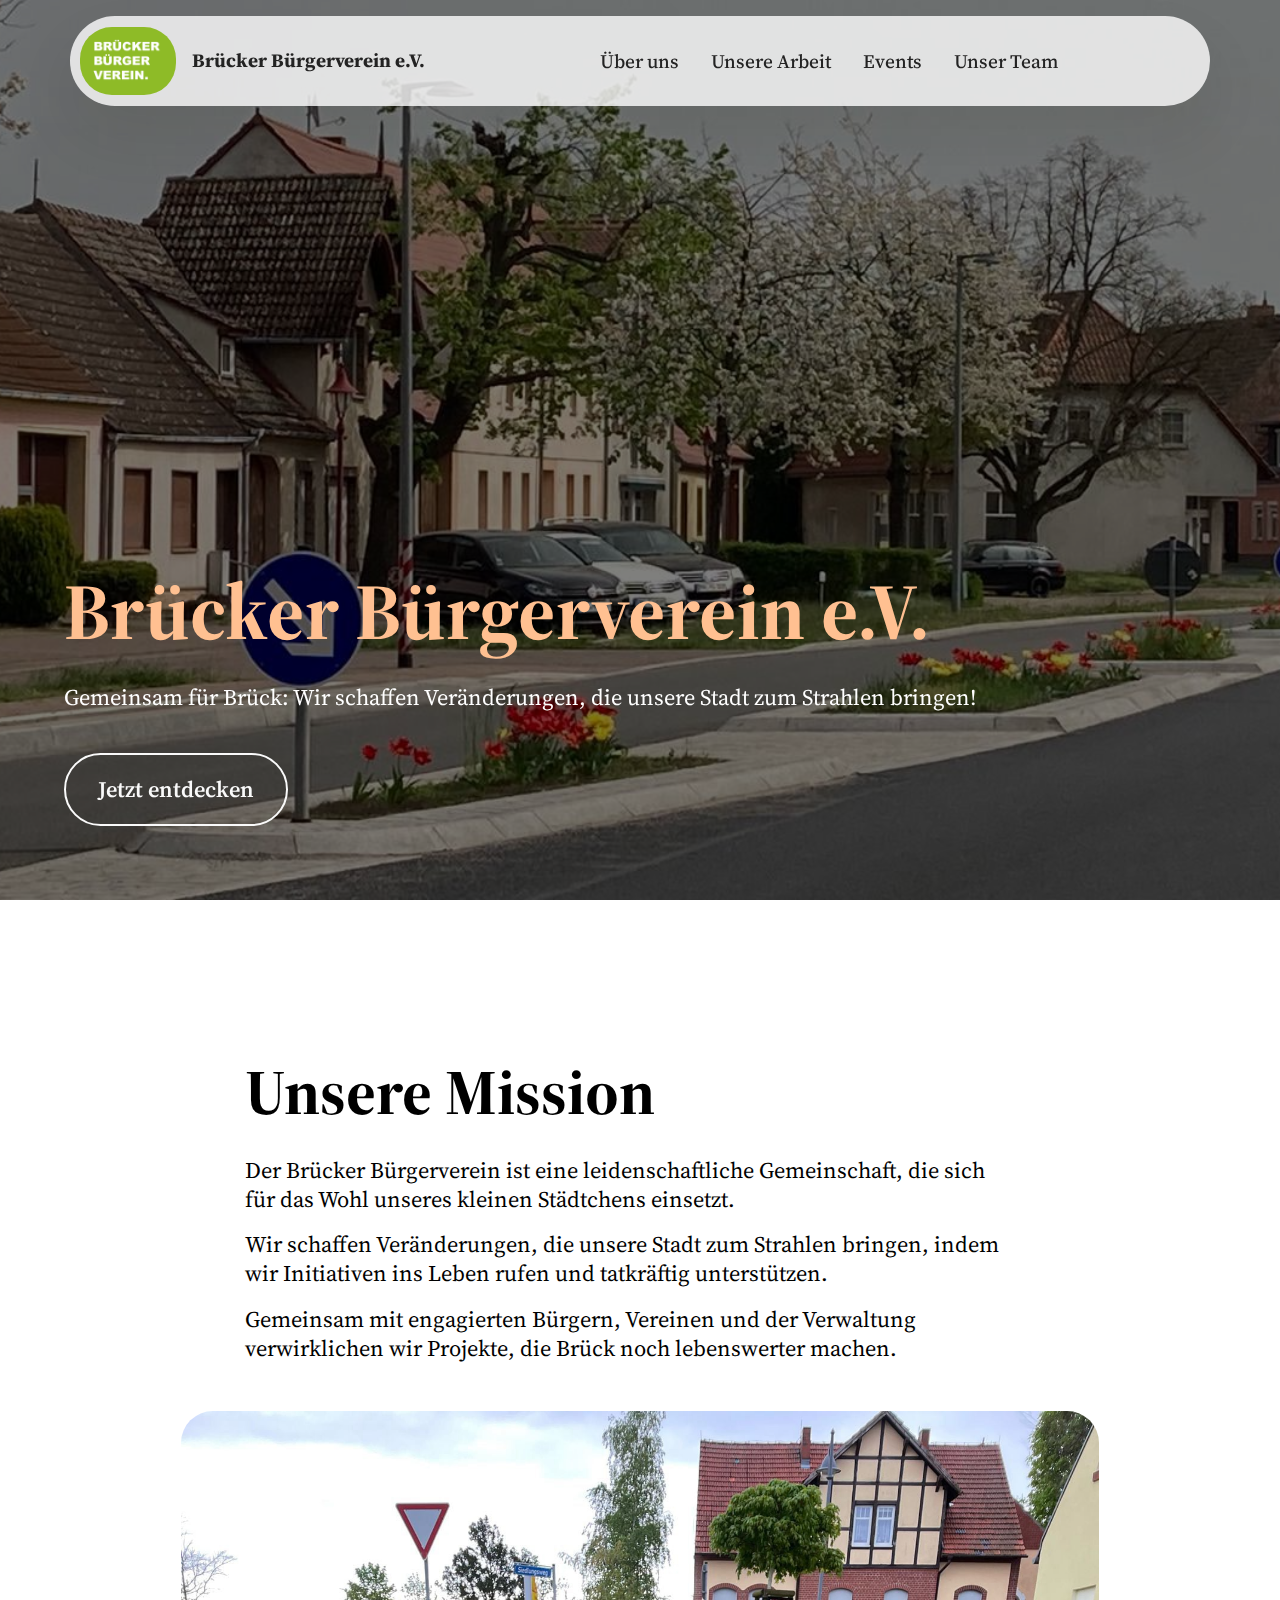
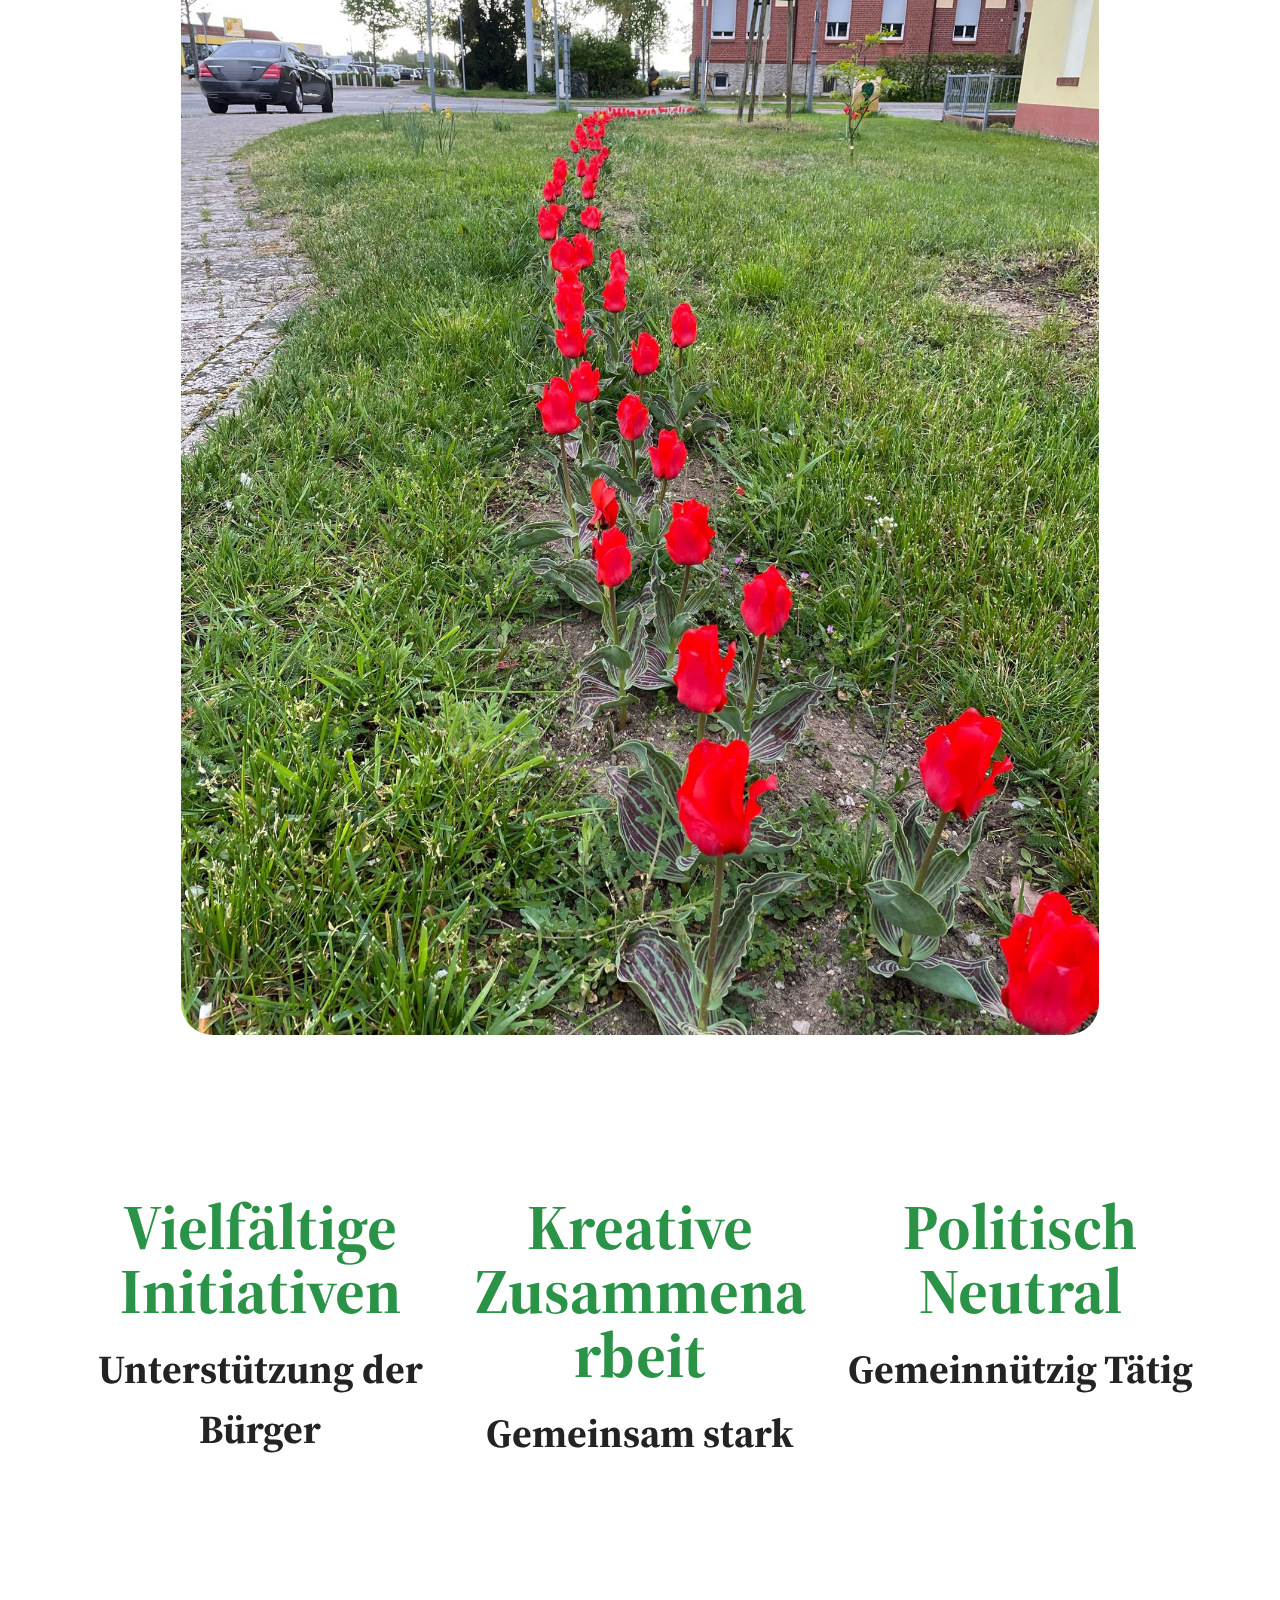
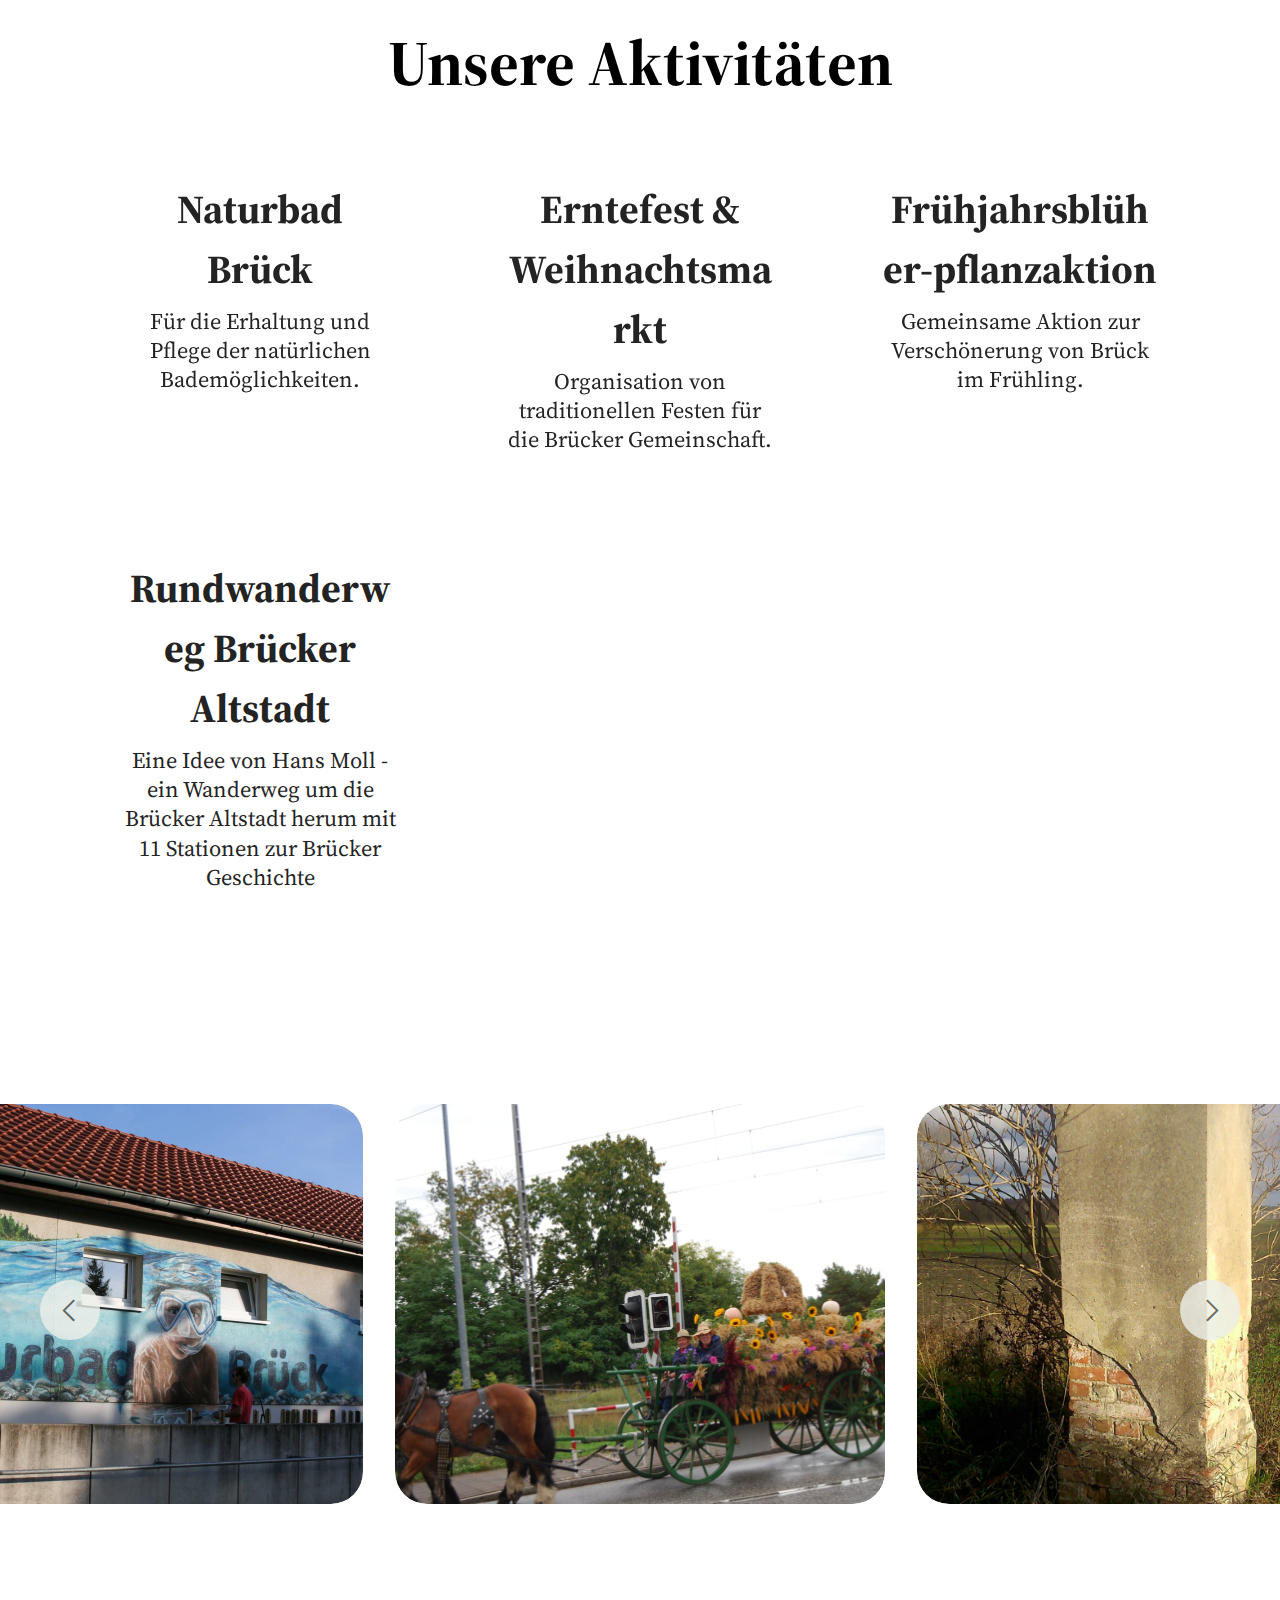
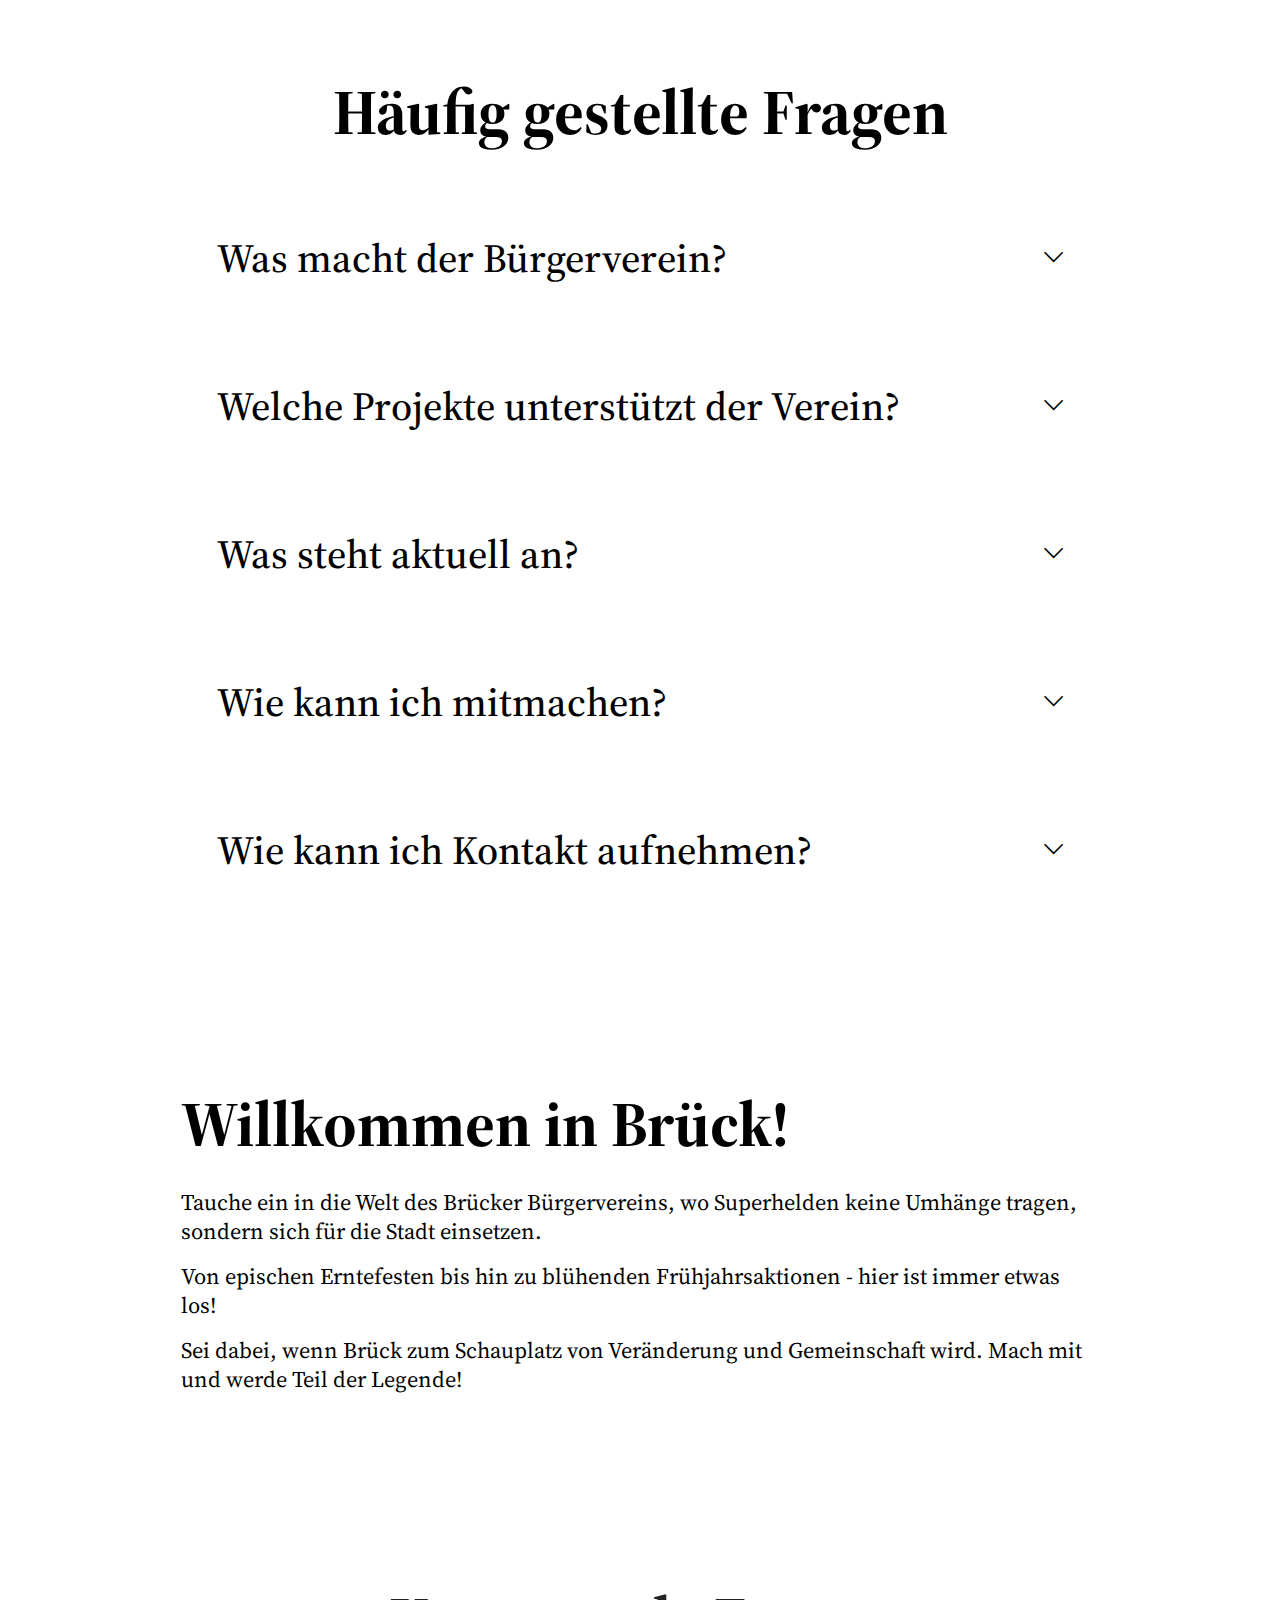
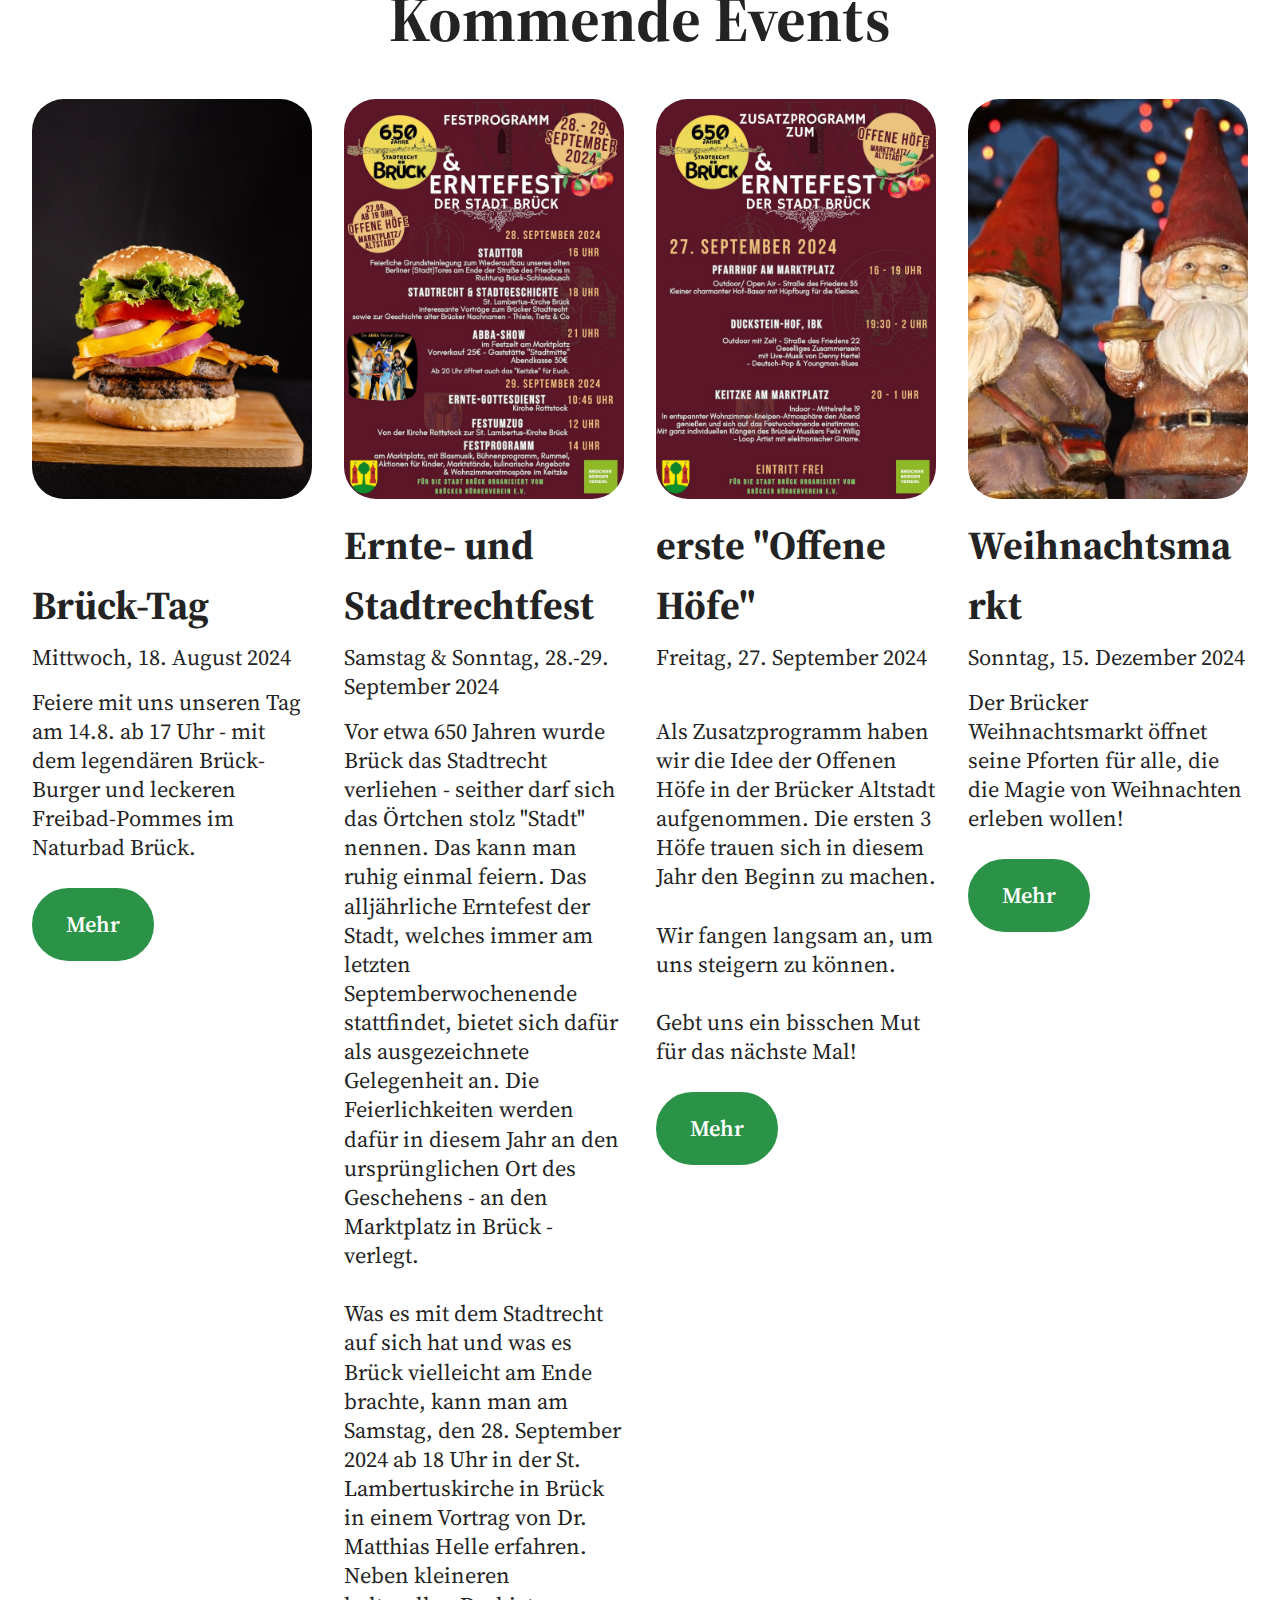
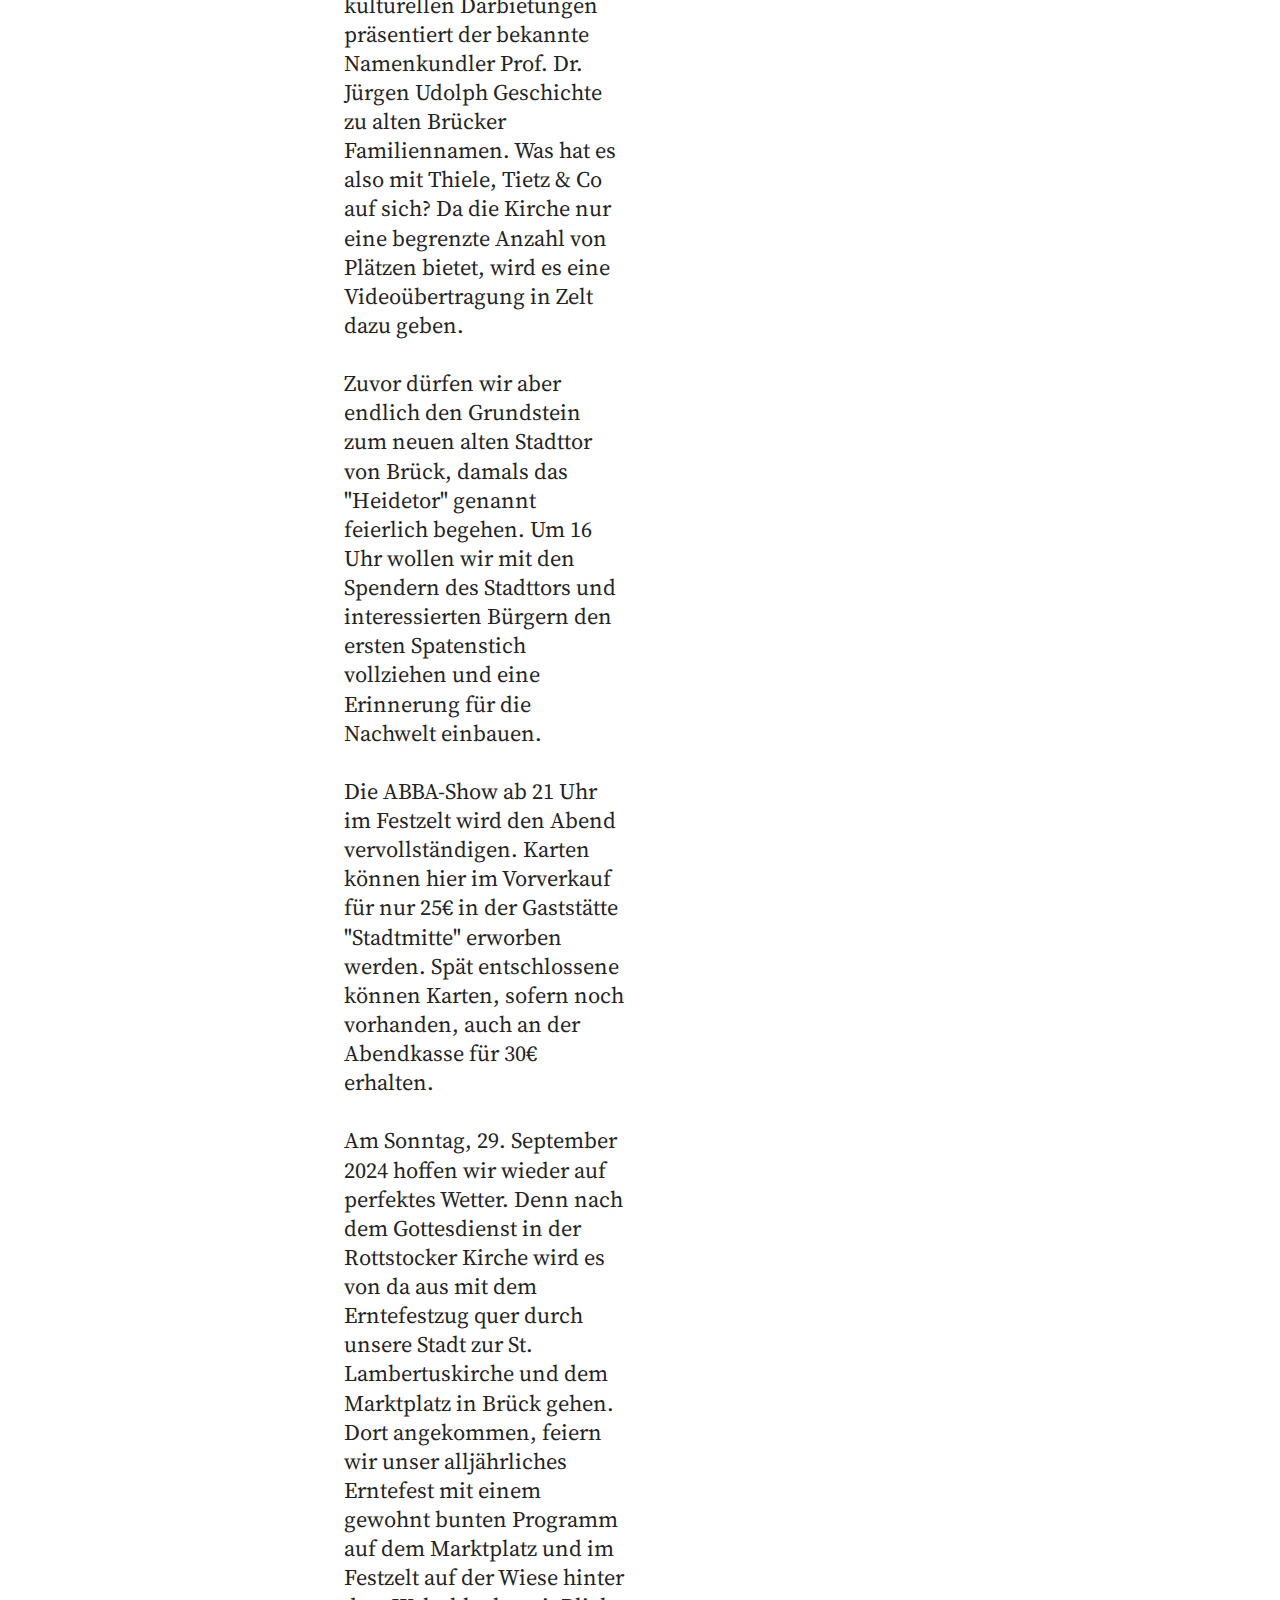
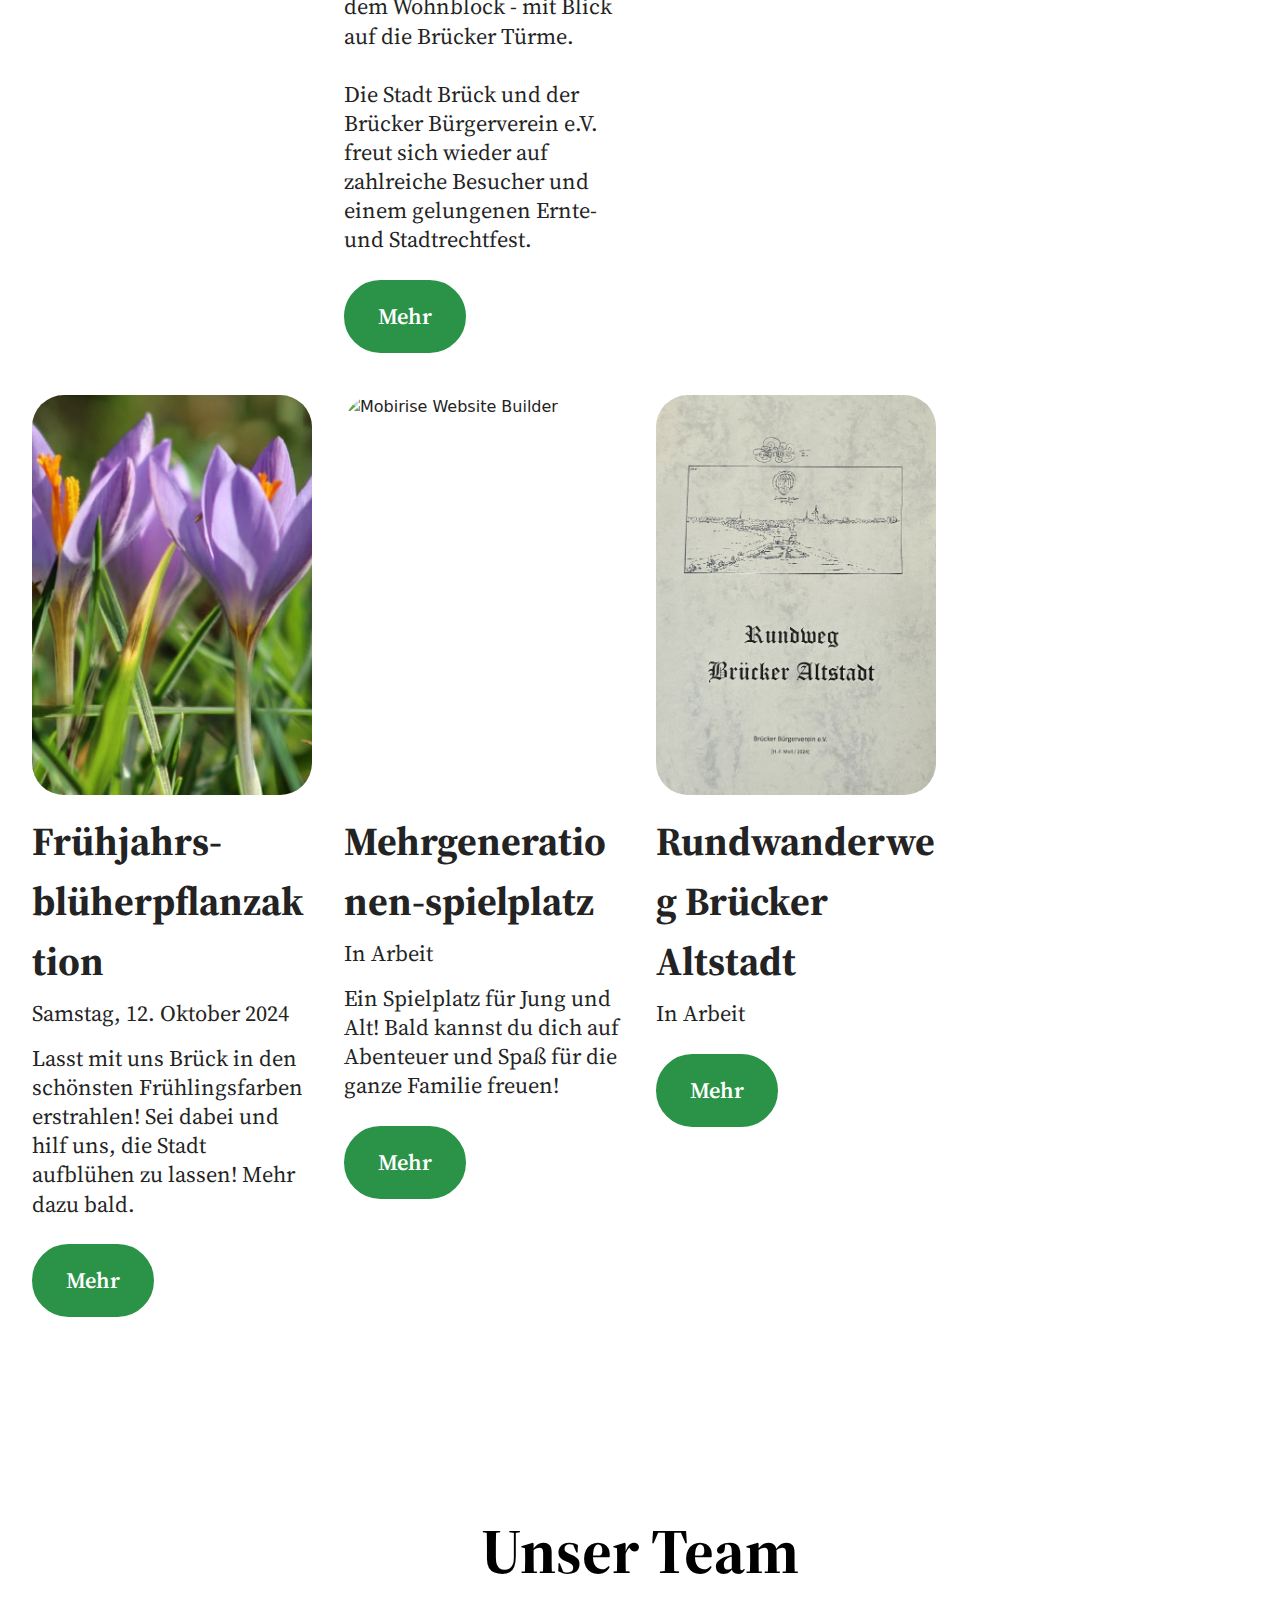
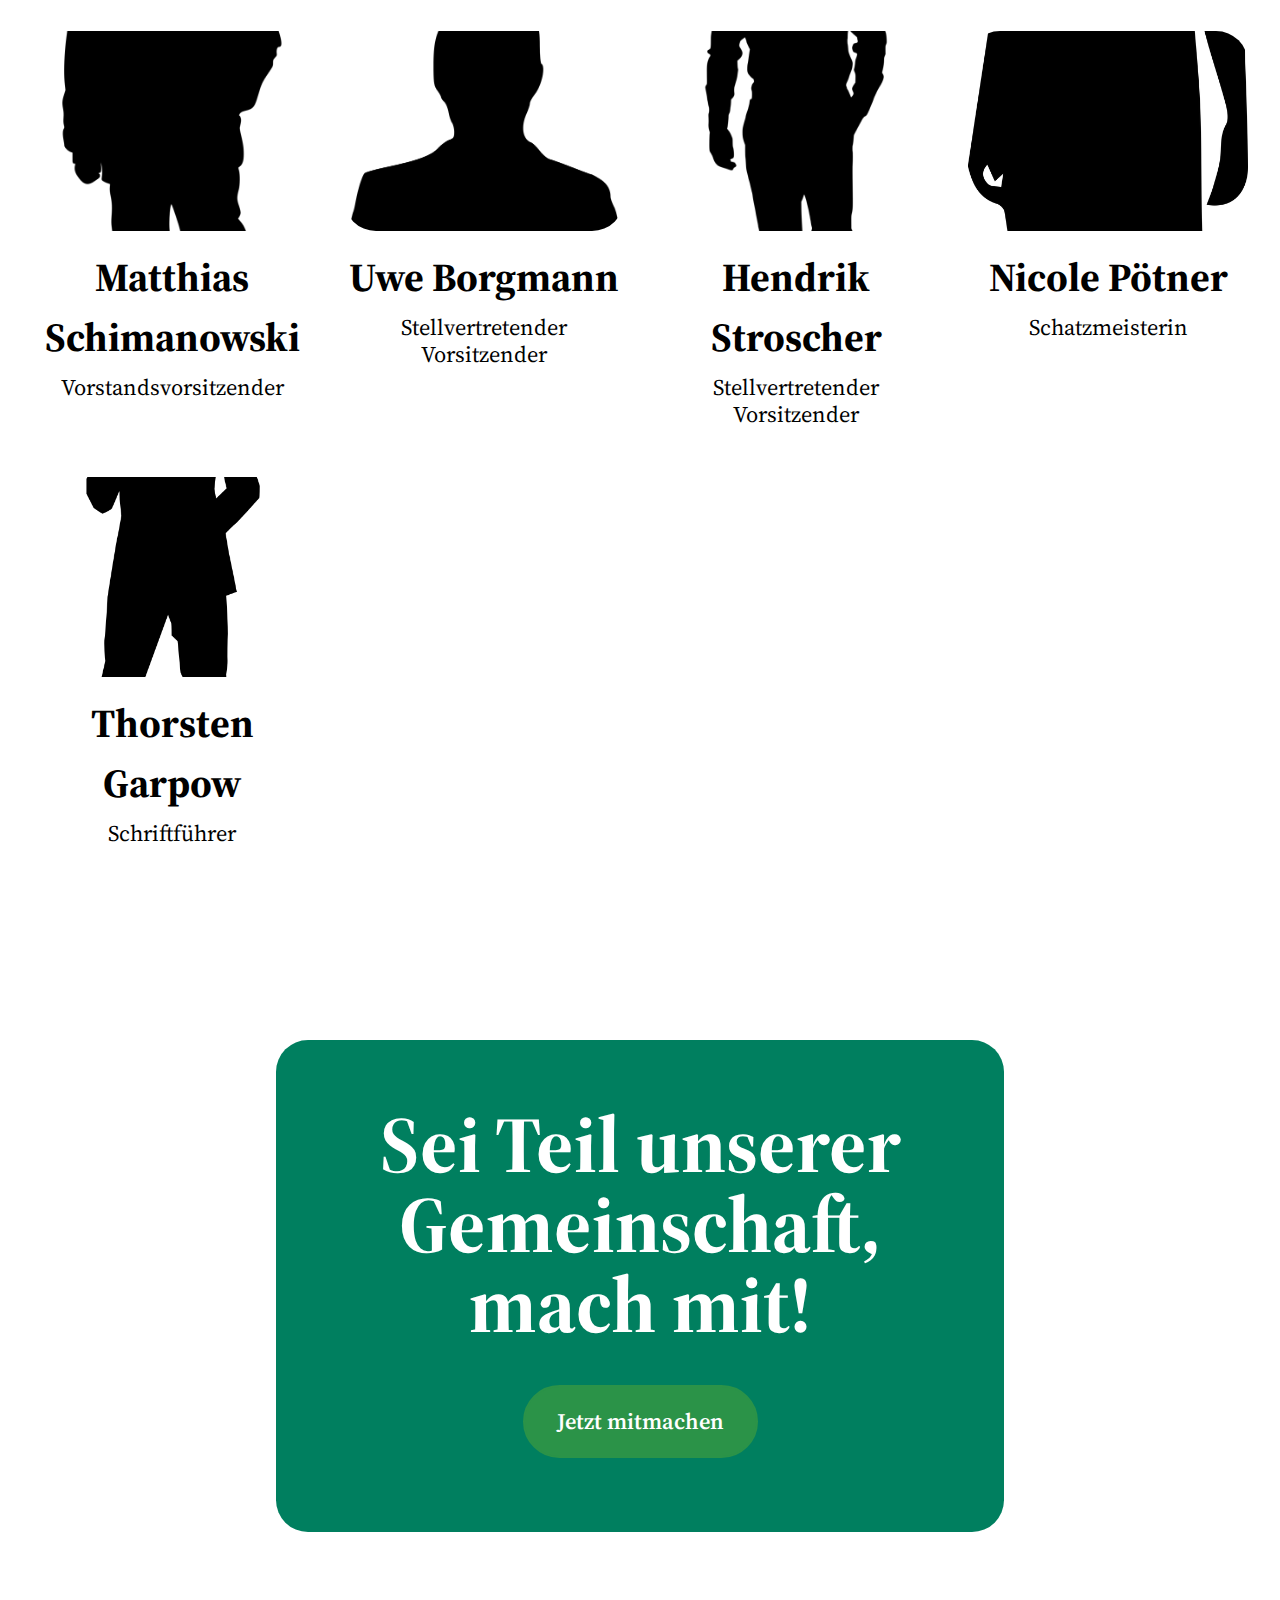
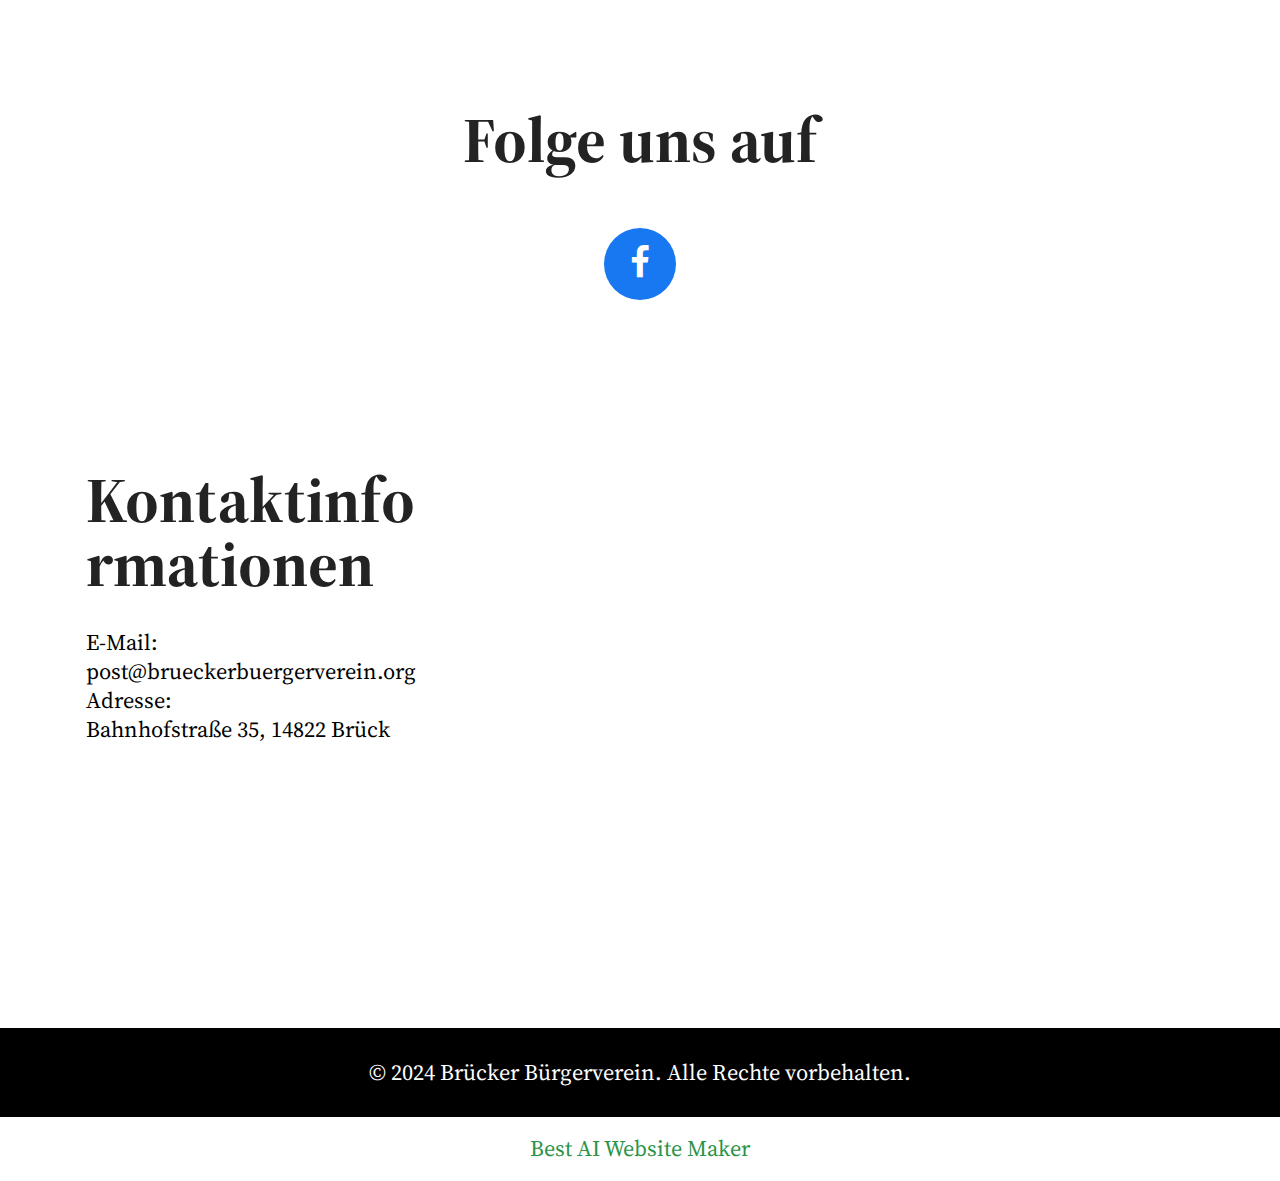
==== commit b6fa8e38: "create github pages" ====
--- a/index.html
+++ b/index.html
@@ -78,7 +78,7 @@
           <strong>Brücker Bürgerverein e.V.</strong></h1>
         
         <p class="mbr-fonts-style mbr-text mbr-white mb-4 display-7">Gemeinsam für Brück: Wir schaffen Veränderungen, die unsere Stadt zum Strahlen bringen!</p>
-        <div class="mbr-section-btn"><a class="btn btn-white-outline display-7" href="https://mobiri.se">Jetzt entdecken</a></div>
+        <div class="mbr-section-btn"><a class="btn btn-white-outline display-7" href="index.html#about-us-9-uemHzROABh">Jetzt entdecken</a></div>
       </div>
     </div>
   </div>
@@ -329,15 +329,15 @@
                             </div>
                         </div>
                     </div>
-                    <div id="bootstrap-accordion_6" class="panel-group accordionStyles accordion" role="tablist" aria-multiselectable="true">
+                    <div id="bootstrap-accordion_10" class="panel-group accordionStyles accordion" role="tablist" aria-multiselectable="true">
                         <div class="card">
                             <div class="card-header" role="tab" id="headingOne">
-                                <a role="button" class="panel-title collapsed" data-toggle="collapse" data-bs-toggle="collapse" data-core="" href="#collapse1_6" aria-expanded="false" aria-controls="collapse1">
+                                <a role="button" class="panel-title collapsed" data-toggle="collapse" data-bs-toggle="collapse" data-core="" href="#collapse1_10" aria-expanded="false" aria-controls="collapse1">
                                     <h6 class="panel-title-edit mbr-semibold mbr-fonts-style mb-0 display-5">Was macht der Bürgerverein?</h6>
                                     <span class="sign mbr-iconfont mobi-mbri-arrow-down"></span>
                                 </a>
                             </div>
-                            <div id="collapse1_6" class="panel-collapse noScroll collapse" role="tabpanel" aria-labelledby="headingOne" data-parent="#accordion" data-bs-parent="#bootstrap-accordion_6">
+                            <div id="collapse1_10" class="panel-collapse noScroll collapse" role="tabpanel" aria-labelledby="headingOne" data-parent="#accordion" data-bs-parent="#bootstrap-accordion_10">
                                 <div class="panel-body">
                                     <p class="mbr-fonts-style panel-text display-7">Der Brücker Bürgerverein ist die geheime Superheldenliga der Stadt! Politisch neutral und selbstlos kämpfen sie für das Wohl der Bürger und setzen sich für die Realisierung von Bürgerinitiativen ein.</p>
                                 </div>
@@ -345,12 +345,12 @@
                         </div>
                         <div class="card">
                             <div class="card-header" role="tab" id="headingOne">
-                                <a role="button" class="panel-title collapsed" data-toggle="collapse" data-bs-toggle="collapse" data-core="" href="#collapse2_6" aria-expanded="false" aria-controls="collapse2">
+                                <a role="button" class="panel-title collapsed" data-toggle="collapse" data-bs-toggle="collapse" data-core="" href="#collapse2_10" aria-expanded="false" aria-controls="collapse2">
                                     <h6 class="panel-title-edit mbr-semibold mbr-fonts-style mb-0 display-5">Welche Projekte unterstützt der Verein?</h6>
                                     <span class="sign mbr-iconfont mobi-mbri-arrow-down"></span>
                                 </a>
                             </div>
-                            <div id="collapse2_6" class="panel-collapse noScroll collapse" role="tabpanel" aria-labelledby="headingOne" data-parent="#accordion" data-bs-parent="#bootstrap-accordion_6">
+                            <div id="collapse2_10" class="panel-collapse noScroll collapse" role="tabpanel" aria-labelledby="headingOne" data-parent="#accordion" data-bs-parent="#bootstrap-accordion_10">
                                 <div class="panel-body">
                                     <p class="mbr-fonts-style panel-text display-7">Vom Naturbad Brück bis zum epischen Erntefest und Weihnachtsmarkt - der Bürgerverein rockt die Stadt mit seinen Projekten!</p>
                                 </div>
@@ -358,12 +358,12 @@
                         </div>
                         <div class="card">
                             <div class="card-header" role="tab" id="headingOne">
-                                <a role="button" class="panel-title collapsed" data-toggle="collapse" data-bs-toggle="collapse" data-core="" href="#collapse3_6" aria-expanded="false" aria-controls="collapse3">
+                                <a role="button" class="panel-title collapsed" data-toggle="collapse" data-bs-toggle="collapse" data-core="" href="#collapse3_10" aria-expanded="false" aria-controls="collapse3">
                                     <h6 class="panel-title-edit mbr-semibold mbr-fonts-style mb-0 display-5">Was steht aktuell an?</h6>
                                     <span class="sign mbr-iconfont mobi-mbri-arrow-down"></span>
                                 </a>
                             </div>
-                            <div id="collapse3_6" class="panel-collapse noScroll collapse" role="tabpanel" aria-labelledby="headingOne" data-parent="#accordion" data-bs-parent="#bootstrap-accordion_6">
+                            <div id="collapse3_10" class="panel-collapse noScroll collapse" role="tabpanel" aria-labelledby="headingOne" data-parent="#accordion" data-bs-parent="#bootstrap-accordion_10">
                                 <div class="panel-body">
                                     <p class="mbr-fonts-style panel-text display-7">Der Bürgerverein arbeitet mit Hochdruck an einem Mega-Projekt: dem Aufbau des legendären alten Brücker Stadttors! Seid gespannt auf das Abenteuer!</p>
                                 </div>
@@ -371,12 +371,12 @@
                         </div>
                         <div class="card">
                             <div class="card-header" role="tab" id="headingOne">
-                                <a role="button" class="panel-title collapsed" data-toggle="collapse" data-bs-toggle="collapse" data-core="" href="#collapse4_6" aria-expanded="false" aria-controls="collapse4">
+                                <a role="button" class="panel-title collapsed" data-toggle="collapse" data-bs-toggle="collapse" data-core="" href="#collapse4_10" aria-expanded="false" aria-controls="collapse4">
                                     <h6 class="panel-title-edit mbr-semibold mbr-fonts-style mb-0 display-5">Wie kann ich mitmachen?</h6>
                                     <span class="sign mbr-iconfont mobi-mbri-arrow-down"></span>
                                 </a>
                             </div>
-                            <div id="collapse4_6" class="panel-collapse noScroll collapse" role="tabpanel" aria-labelledby="headingOne" data-parent="#accordion" data-bs-parent="#bootstrap-accordion_6">
+                            <div id="collapse4_10" class="panel-collapse noScroll collapse" role="tabpanel" aria-labelledby="headingOne" data-parent="#accordion" data-bs-parent="#bootstrap-accordion_10">
                                 <div class="panel-body">
                                     <p class="mbr-fonts-style panel-text display-7">Du willst ein Teil des Brücker Bürgervereins werden? Schließe dich uns an, in dem Du uns bei unseren Sitzungen, jeweils am ersten Montag des Monats besuchst. Oder kommst zu einer unserer Aktionen, nimmst einfach teil und lässt Dich von uns verzaubern.</p>
                                 </div>
@@ -384,12 +384,12 @@
                         </div>
                         <div class="card">
                             <div class="card-header" role="tab" id="headingOne">
-                                <a role="button" class="panel-title collapsed" data-toggle="collapse" data-bs-toggle="collapse" data-core="" href="#collapse5_6" aria-expanded="false" aria-controls="collapse5">
+                                <a role="button" class="panel-title collapsed" data-toggle="collapse" data-bs-toggle="collapse" data-core="" href="#collapse5_10" aria-expanded="false" aria-controls="collapse5">
                                     <h6 class="panel-title-edit mbr-semibold mbr-fonts-style mb-0 display-5">Wie kann ich Kontakt aufnehmen?</h6>
                                     <span class="sign mbr-iconfont mobi-mbri-arrow-down"></span>
                                 </a>
                             </div>
-                            <div id="collapse5_6" class="panel-collapse noScroll collapse" role="tabpanel" aria-labelledby="headingOne" data-parent="#accordion" data-bs-parent="#bootstrap-accordion_6">
+                            <div id="collapse5_10" class="panel-collapse noScroll collapse" role="tabpanel" aria-labelledby="headingOne" data-parent="#accordion" data-bs-parent="#bootstrap-accordion_10">
                                 <div class="panel-body">
                                     <p class="mbr-fonts-style panel-text display-7">Bist du bereit, die Stadt zu verändern? Kontaktiere den Bürgerverein am besten über post@buergervereinbrueck.org</p>
                                 </div>
@@ -713,7 +713,7 @@
         </div>
       </div>
         <div class="col-lg-8 side-features">
-        <div class="google-map"><iframe frameborder="0" style="border:0" src="https://www.google.com/maps/embed/v1/place?key=AIzaSyBQ55g-IgRRgXrd803PTWDTb7kd6aAitNQ&amp;q=Bahnhofstraße 35, 14822 Brück" allowfullscreen=""></iframe></div>
+        <div class="google-map"><iframe frameborder="0" style="border:0" src="https://www.google.com/maps/embed/v1/place?key=AIzaSyDbnCmnHmtigIYiD8jIfeHQv7gW2ANhHD4&amp;q=Bahnhofstraße 35, 14822 Brück" allowfullscreen=""></iframe></div>
       </div>
     </div>
   </div>
@@ -732,7 +732,7 @@
             </div>
         </div>
     </div>
-</section><section class="display-7" style="padding: 0;align-items: center;justify-content: center;flex-wrap: wrap;    align-content: center;display: flex;position: relative;height: 4rem;"><a href="https://mobiri.se/2962290" style="flex: 1 1;height: 4rem;position: absolute;width: 100%;z-index: 1;"><img alt="" style="height: 4rem;" src="[data-uri]"></a><p style="margin: 0;text-align: center;" class="display-7">&#8204;</p><a style="z-index:1" href="https://mobirise.com/drag-drop-website-builder.html">Drag & Drop Website Builder</a></section><script src="assets/bootstrap/js/bootstrap.bundle.min.js"></script>  <script src="assets/parallax/jarallax.js"></script>  <script src="assets/smoothscroll/smooth-scroll.js"></script>  <script src="assets/ytplayer/index.js"></script>  <script src="assets/dropdown/js/navbar-dropdown.js"></script>  <script src="assets/embla/embla.min.js"></script>  <script src="assets/embla/script.js"></script>  <script src="assets/mbr-switch-arrow/mbr-switch-arrow.js"></script>  <script src="assets/theme/js/script.js"></script>  
+</section><section class="display-7" style="padding: 0;align-items: center;justify-content: center;flex-wrap: wrap;    align-content: center;display: flex;position: relative;height: 4rem;"><a href="https://mobiri.se/2962290" style="flex: 1 1;height: 4rem;position: absolute;width: 100%;z-index: 1;"><img alt="" style="height: 4rem;" src="[data-uri]"></a><p style="margin: 0;text-align: center;" class="display-7">&#8204;</p><a style="z-index:1" href="https://mobirise.com/builder/ai-website-maker.html">Best AI Website Maker</a></section><script src="assets/bootstrap/js/bootstrap.bundle.min.js"></script>  <script src="assets/parallax/jarallax.js"></script>  <script src="assets/smoothscroll/smooth-scroll.js"></script>  <script src="assets/ytplayer/index.js"></script>  <script src="assets/dropdown/js/navbar-dropdown.js"></script>  <script src="assets/embla/embla.min.js"></script>  <script src="assets/embla/script.js"></script>  <script src="assets/mbr-switch-arrow/mbr-switch-arrow.js"></script>  <script src="assets/theme/js/script.js"></script>  
   
   
 </body>
--- a/assets/mobirise/css/mbr-additional.css
+++ b/assets/mobirise/css/mbr-additional.css
@@ -3185,15 +3185,15 @@
 .cid-upuJtF1SW7 .content-head {
   max-width: 800px;
 }
-.cid-upuJCb9cB7 {
+.cid-upEQbH3mkJ {
   padding-top: 6rem;
   padding-bottom: 6rem;
-  background: #edefeb;
-}
-.cid-upuJCb9cB7 .mbr-fallback-image.disabled {
+  background-color: #ffffff;
+}
+.cid-upEQbH3mkJ .mbr-fallback-image.disabled {
   display: none;
 }
-.cid-upuJCb9cB7 .mbr-fallback-image {
+.cid-upEQbH3mkJ .mbr-fallback-image {
   display: block;
   background-size: cover;
   background-position: center center;
@@ -3202,133 +3202,6 @@
   position: absolute;
   top: 0;
 }
-.cid-upuJCb9cB7 .team-card {
-  margin-bottom: 1rem;
-  transition: all 0.3s;
-}
-.cid-upuJCb9cB7 .team-card:hover {
-  transform: translateY(-10px);
-}
-.cid-upuJCb9cB7 .content-head {
-  max-width: 800px;
-}
-.cid-upuJCb9cB7 .card1 {
-  background: #ffd7ef;
-}
-.cid-upuJCb9cB7 .card2 {
-  background: #260a30;
-}
-.cid-upuJCb9cB7 .card3 {
-  background: #a0e2e1;
-}
-.cid-upuJCb9cB7 .card4 {
-  background: #2e481a;
-}
-.cid-upuJCb9cB7 .image-wrap {
-  padding-bottom: 0rem;
-  position: relative;
-}
-.cid-upuJCb9cB7 .image-wrap .social-row {
-  position: absolute;
-  bottom: 0.5rem;
-  right: 1rem;
-}
-.cid-upuJCb9cB7 .card-wrap {
-  margin-bottom: 1rem;
-  height: 100%;
-  display: flex;
-  flex-direction: column;
-}
-@media (max-width: 767px) {
-  .cid-upuJCb9cB7 .card-wrap {
-    margin-bottom: 1rem;
-  }
-}
-.cid-upuJCb9cB7 .card-wrap .image-wrap img {
-  width: 100%;
-  height: 400px;
-  object-fit: cover;
-}
-.cid-upuJCb9cB7 .card-wrap .content-wrap {
-  display: flex;
-  flex-direction: column;
-  height: 100%;
-}
-.cid-upuJCb9cB7 .card-wrap .content-wrap .content-footer {
-  margin-top: auto;
-}
-@media (min-width: 768px) {
-  .cid-upuJCb9cB7 .card-wrap .content-wrap {
-    padding: 2.25rem;
-  }
-}
-@media (max-width: 767px) {
-  .cid-upuJCb9cB7 .card-wrap .content-wrap {
-    padding: 1.5rem;
-  }
-}
-.cid-upuJCb9cB7 .social-row .soc-item {
-  display: inline-block;
-  text-align: center;
-  border-radius: 1.5rem;
-  margin-right: 0.6rem;
-  margin-bottom: 1rem;
-  padding: 0.5rem 1rem;
-}
-.cid-upuJCb9cB7 .tag1 {
-  background: #ffd7ef;
-  color: #502274;
-}
-.cid-upuJCb9cB7 .tag2 {
-  background: #260a30;
-  color: #ffd7ef;
-}
-.cid-upuJCb9cB7 .tag3 {
-  background: #a0e2e1;
-  color: #232323;
-}
-.cid-upuJCb9cB7 .tag4 {
-  background: #2e481a;
-  color: #ffffff;
-}
-.cid-upuJCb9cB7 .card-text3,
-.cid-upuJCb9cB7 .mbr-section-btn {
-  color: #232323;
-}
-.cid-upuJCb9cB7 .card-text2,
-.cid-upuJCb9cB7 .mbr-section-btn {
-  color: #ffd7ef;
-}
-.cid-upuJCb9cB7 .card-text1,
-.cid-upuJCb9cB7 .mbr-section-btn {
-  color: #502274;
-}
-.cid-upuJCb9cB7 .card-title2,
-.cid-upuJCb9cB7 .social-row {
-  color: #ffd7ef;
-}
-.cid-upuJCb9cB7 .mbr-role3,
-.cid-upuJCb9cB7 .social-row {
-  color: #ffffff;
-}
-.cid-upuJCb9cB7 .card-title3,
-.cid-upuJCb9cB7 .social-row {
-  color: #232323;
-}
-.cid-upuJCb9cB7 .card-title4,
-.cid-upuJCb9cB7 .social-row {
-  color: #ffffff;
-}
-.cid-upuJCb9cB7 .mbr-role3 {
-  color: #232323;
-}
-.cid-upuJCb9cB7 .mbr-role2 {
-  color: #ffd7ef;
-}
-.cid-upuJCb9cB7 .mbr-role4 {
-  color: #ffffff;
-}
-.cid-upuJCb9cB7 .card-text4,
-.cid-upuJCb9cB7 .mbr-section-btn {
-  color: #ffffff;
-}
+.cid-upEQbH3mkJ .row {
+  flex-direction: row-reverse;
+}
--- a/assets/mobirise/css/mbr-additional.css
+++ b/assets/mobirise/css/mbr-additional.css
@@ -3185,15 +3185,15 @@
 .cid-upuJtF1SW7 .content-head {
   max-width: 800px;
 }
-.cid-upuJCb9cB7 {
+.cid-upEQbH3mkJ {
   padding-top: 6rem;
   padding-bottom: 6rem;
-  background: #edefeb;
-}
-.cid-upuJCb9cB7 .mbr-fallback-image.disabled {
+  background-color: #ffffff;
+}
+.cid-upEQbH3mkJ .mbr-fallback-image.disabled {
   display: none;
 }
-.cid-upuJCb9cB7 .mbr-fallback-image {
+.cid-upEQbH3mkJ .mbr-fallback-image {
   display: block;
   background-size: cover;
   background-position: center center;
@@ -3202,133 +3202,6 @@
   position: absolute;
   top: 0;
 }
-.cid-upuJCb9cB7 .team-card {
-  margin-bottom: 1rem;
-  transition: all 0.3s;
-}
-.cid-upuJCb9cB7 .team-card:hover {
-  transform: translateY(-10px);
-}
-.cid-upuJCb9cB7 .content-head {
-  max-width: 800px;
-}
-.cid-upuJCb9cB7 .card1 {
-  background: #ffd7ef;
-}
-.cid-upuJCb9cB7 .card2 {
-  background: #260a30;
-}
-.cid-upuJCb9cB7 .card3 {
-  background: #a0e2e1;
-}
-.cid-upuJCb9cB7 .card4 {
-  background: #2e481a;
-}
-.cid-upuJCb9cB7 .image-wrap {
-  padding-bottom: 0rem;
-  position: relative;
-}
-.cid-upuJCb9cB7 .image-wrap .social-row {
-  position: absolute;
-  bottom: 0.5rem;
-  right: 1rem;
-}
-.cid-upuJCb9cB7 .card-wrap {
-  margin-bottom: 1rem;
-  height: 100%;
-  display: flex;
-  flex-direction: column;
-}
-@media (max-width: 767px) {
-  .cid-upuJCb9cB7 .card-wrap {
-    margin-bottom: 1rem;
-  }
-}
-.cid-upuJCb9cB7 .card-wrap .image-wrap img {
-  width: 100%;
-  height: 400px;
-  object-fit: cover;
-}
-.cid-upuJCb9cB7 .card-wrap .content-wrap {
-  display: flex;
-  flex-direction: column;
-  height: 100%;
-}
-.cid-upuJCb9cB7 .card-wrap .content-wrap .content-footer {
-  margin-top: auto;
-}
-@media (min-width: 768px) {
-  .cid-upuJCb9cB7 .card-wrap .content-wrap {
-    padding: 2.25rem;
-  }
-}
-@media (max-width: 767px) {
-  .cid-upuJCb9cB7 .card-wrap .content-wrap {
-    padding: 1.5rem;
-  }
-}
-.cid-upuJCb9cB7 .social-row .soc-item {
-  display: inline-block;
-  text-align: center;
-  border-radius: 1.5rem;
-  margin-right: 0.6rem;
-  margin-bottom: 1rem;
-  padding: 0.5rem 1rem;
-}
-.cid-upuJCb9cB7 .tag1 {
-  background: #ffd7ef;
-  color: #502274;
-}
-.cid-upuJCb9cB7 .tag2 {
-  background: #260a30;
-  color: #ffd7ef;
-}
-.cid-upuJCb9cB7 .tag3 {
-  background: #a0e2e1;
-  color: #232323;
-}
-.cid-upuJCb9cB7 .tag4 {
-  background: #2e481a;
-  color: #ffffff;
-}
-.cid-upuJCb9cB7 .card-text3,
-.cid-upuJCb9cB7 .mbr-section-btn {
-  color: #232323;
-}
-.cid-upuJCb9cB7 .card-text2,
-.cid-upuJCb9cB7 .mbr-section-btn {
-  color: #ffd7ef;
-}
-.cid-upuJCb9cB7 .card-text1,
-.cid-upuJCb9cB7 .mbr-section-btn {
-  color: #502274;
-}
-.cid-upuJCb9cB7 .card-title2,
-.cid-upuJCb9cB7 .social-row {
-  color: #ffd7ef;
-}
-.cid-upuJCb9cB7 .mbr-role3,
-.cid-upuJCb9cB7 .social-row {
-  color: #ffffff;
-}
-.cid-upuJCb9cB7 .card-title3,
-.cid-upuJCb9cB7 .social-row {
-  color: #232323;
-}
-.cid-upuJCb9cB7 .card-title4,
-.cid-upuJCb9cB7 .social-row {
-  color: #ffffff;
-}
-.cid-upuJCb9cB7 .mbr-role3 {
-  color: #232323;
-}
-.cid-upuJCb9cB7 .mbr-role2 {
-  color: #ffd7ef;
-}
-.cid-upuJCb9cB7 .mbr-role4 {
-  color: #ffffff;
-}
-.cid-upuJCb9cB7 .card-text4,
-.cid-upuJCb9cB7 .mbr-section-btn {
-  color: #ffffff;
-}
+.cid-upEQbH3mkJ .row {
+  flex-direction: row-reverse;
+}
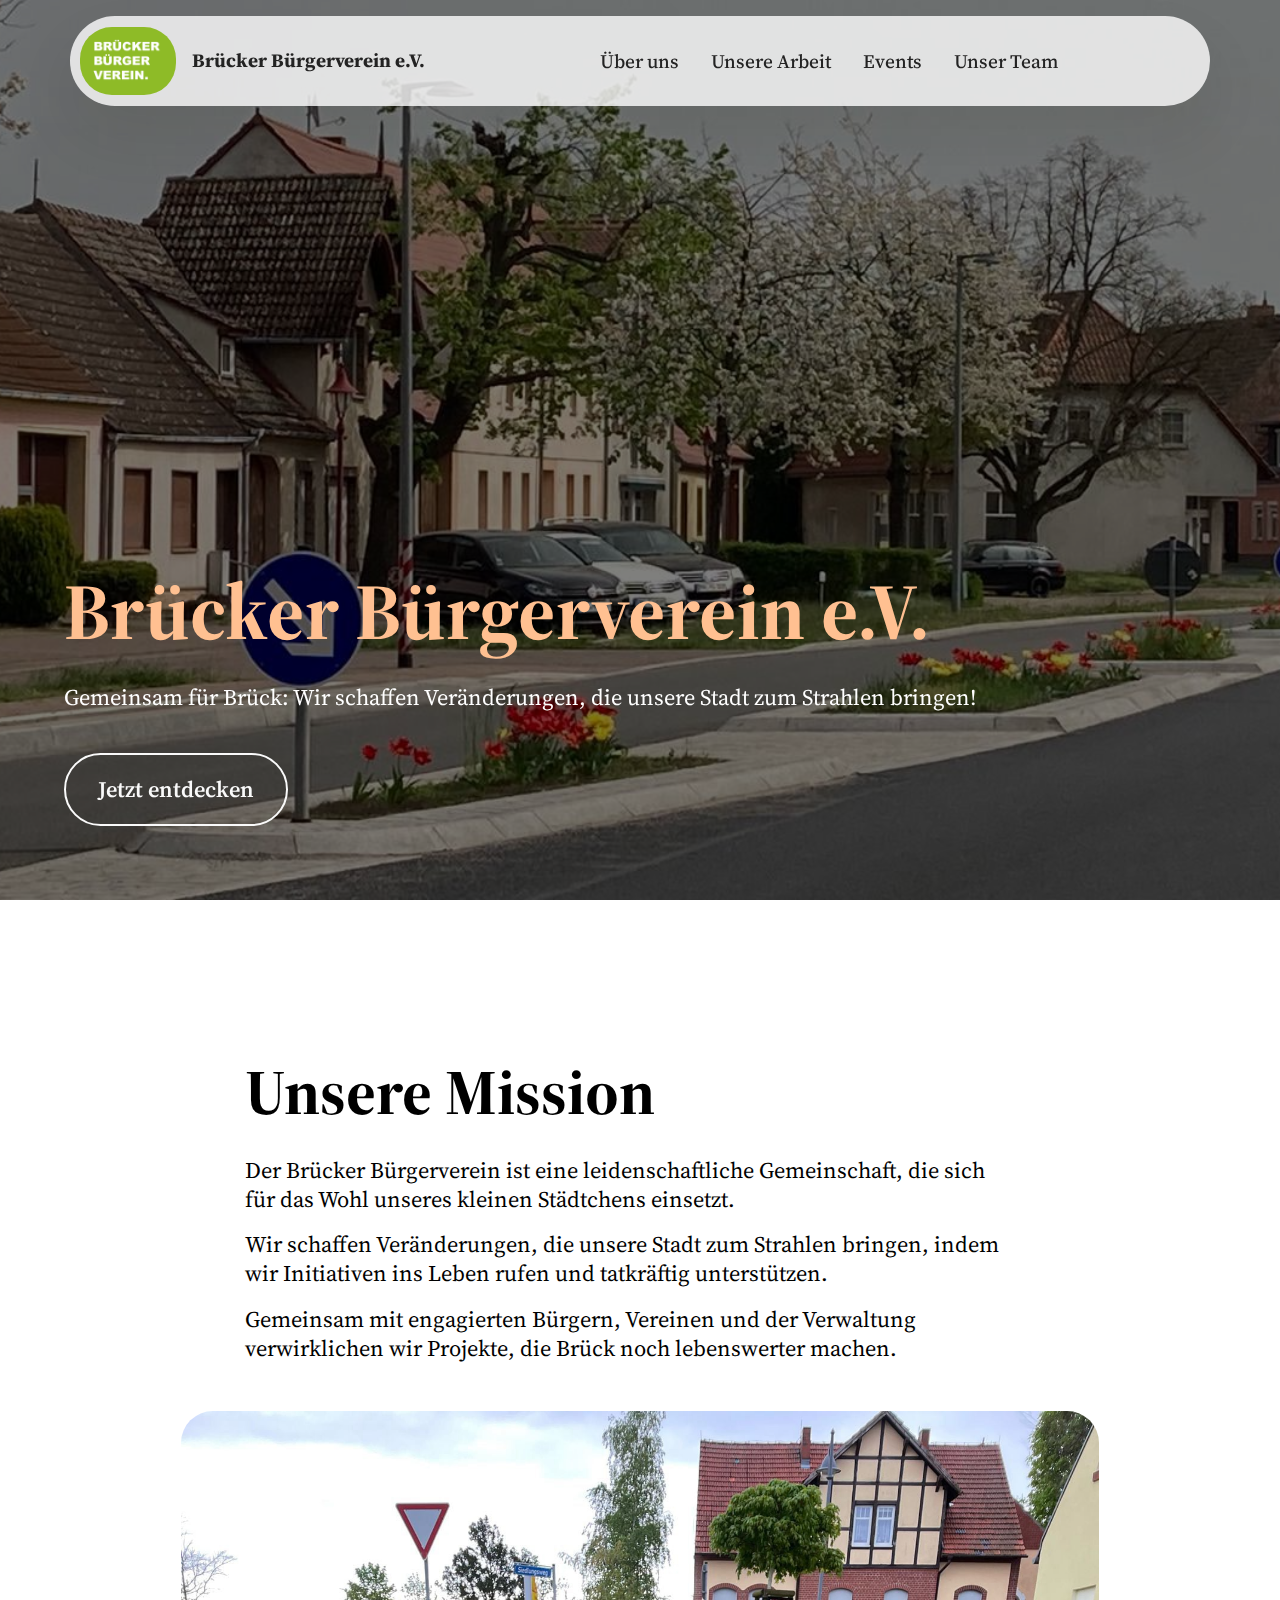
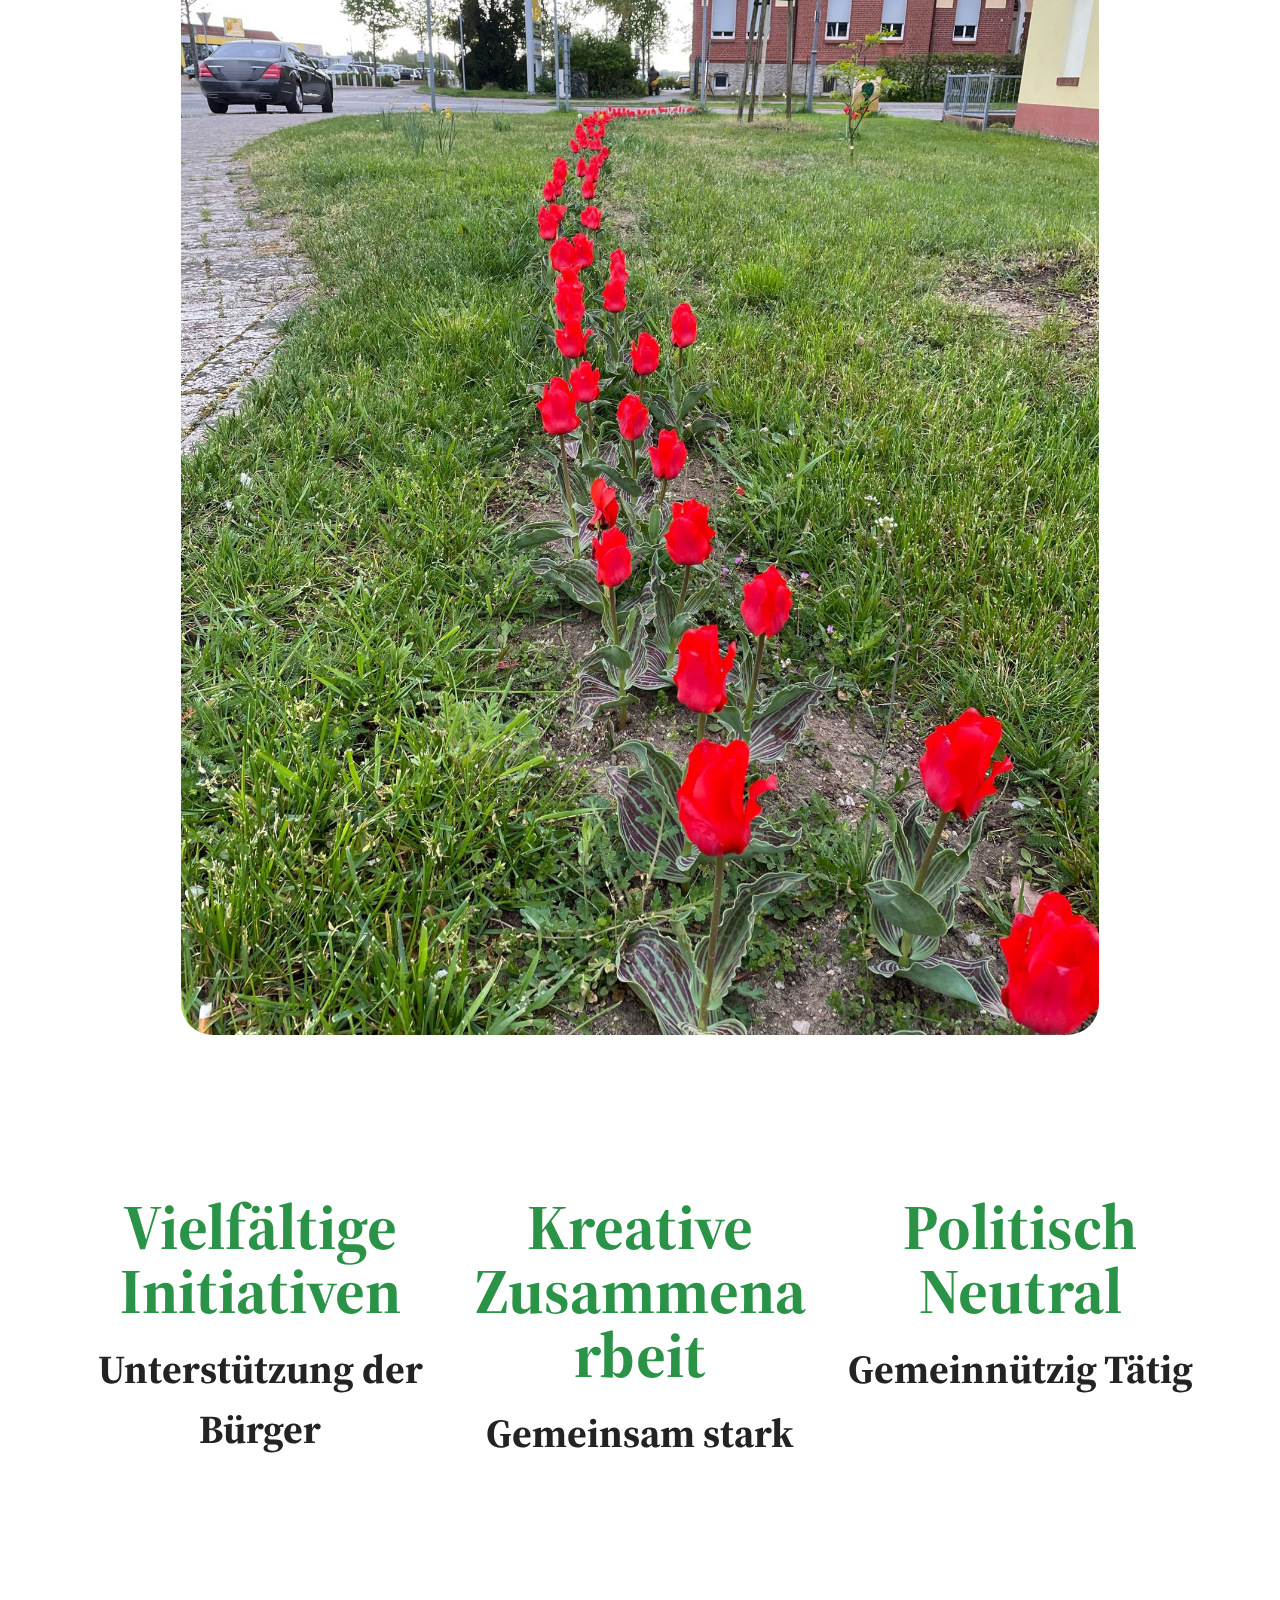
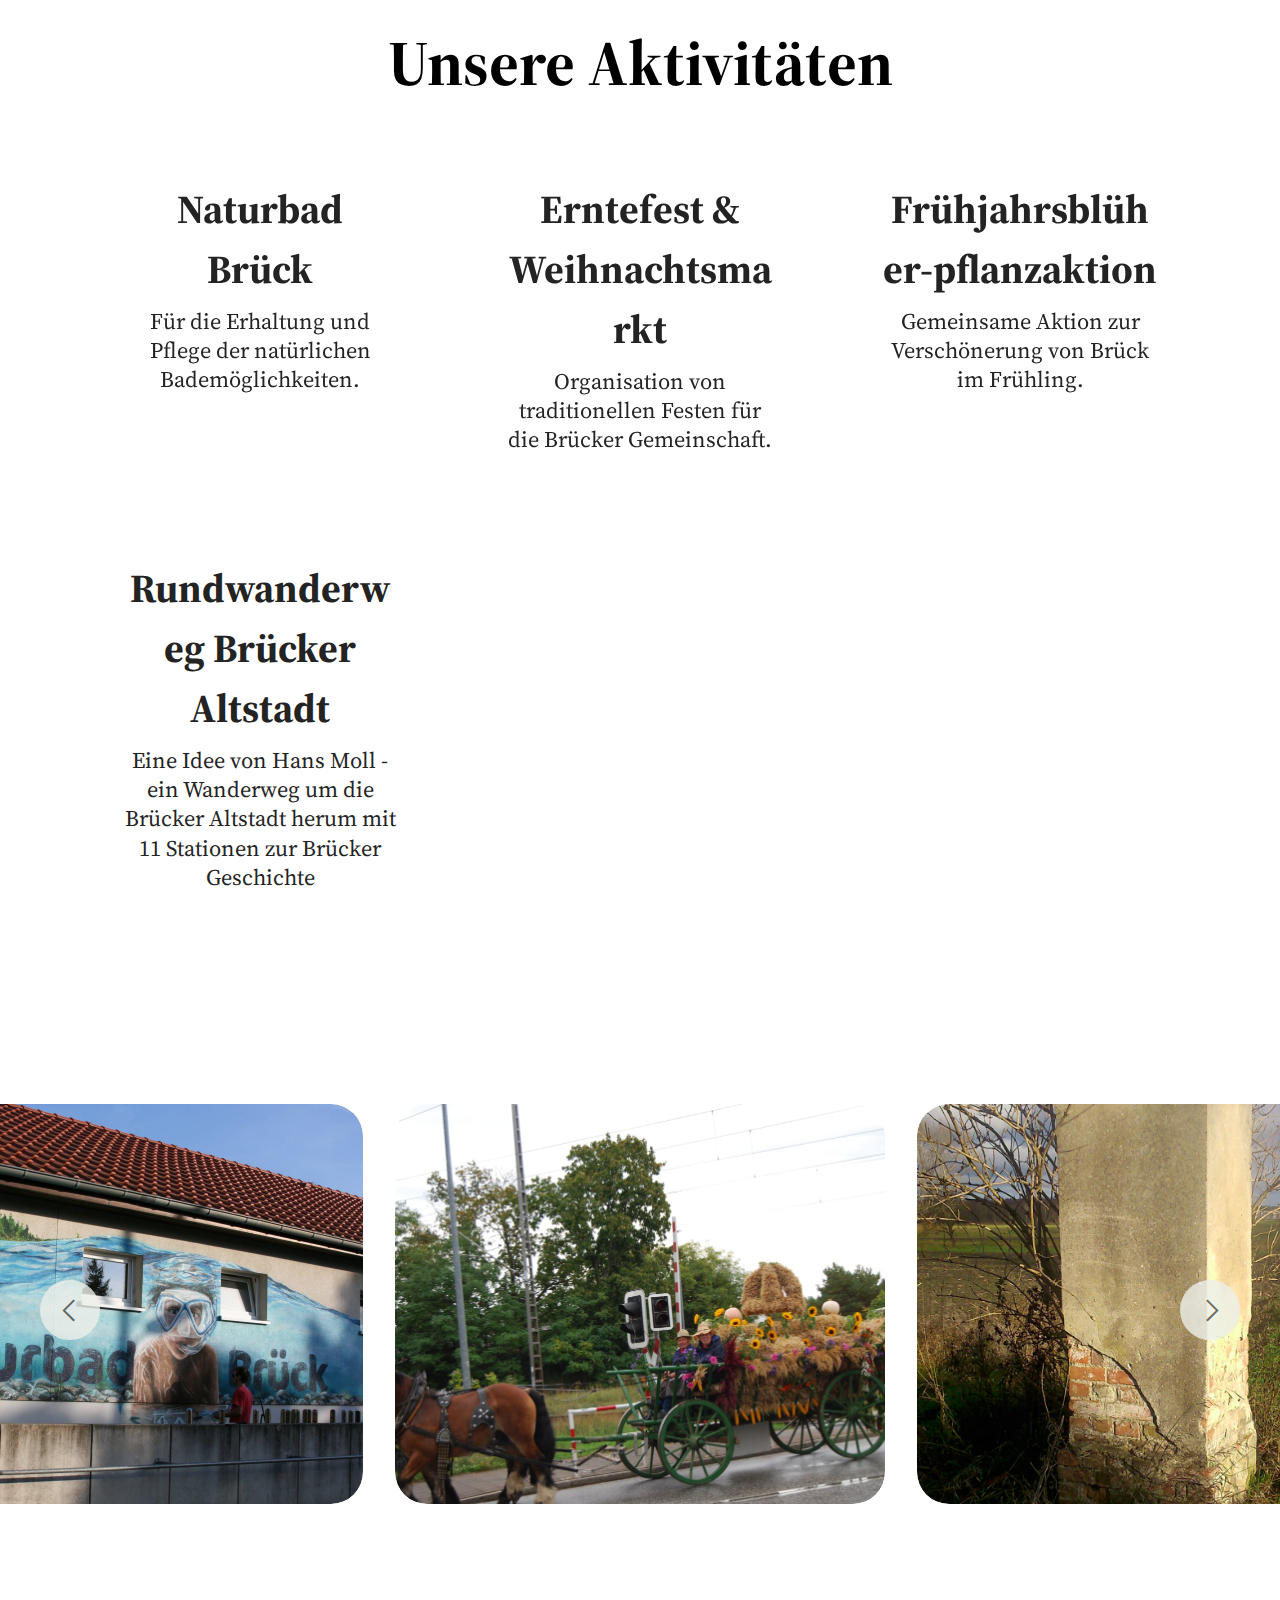
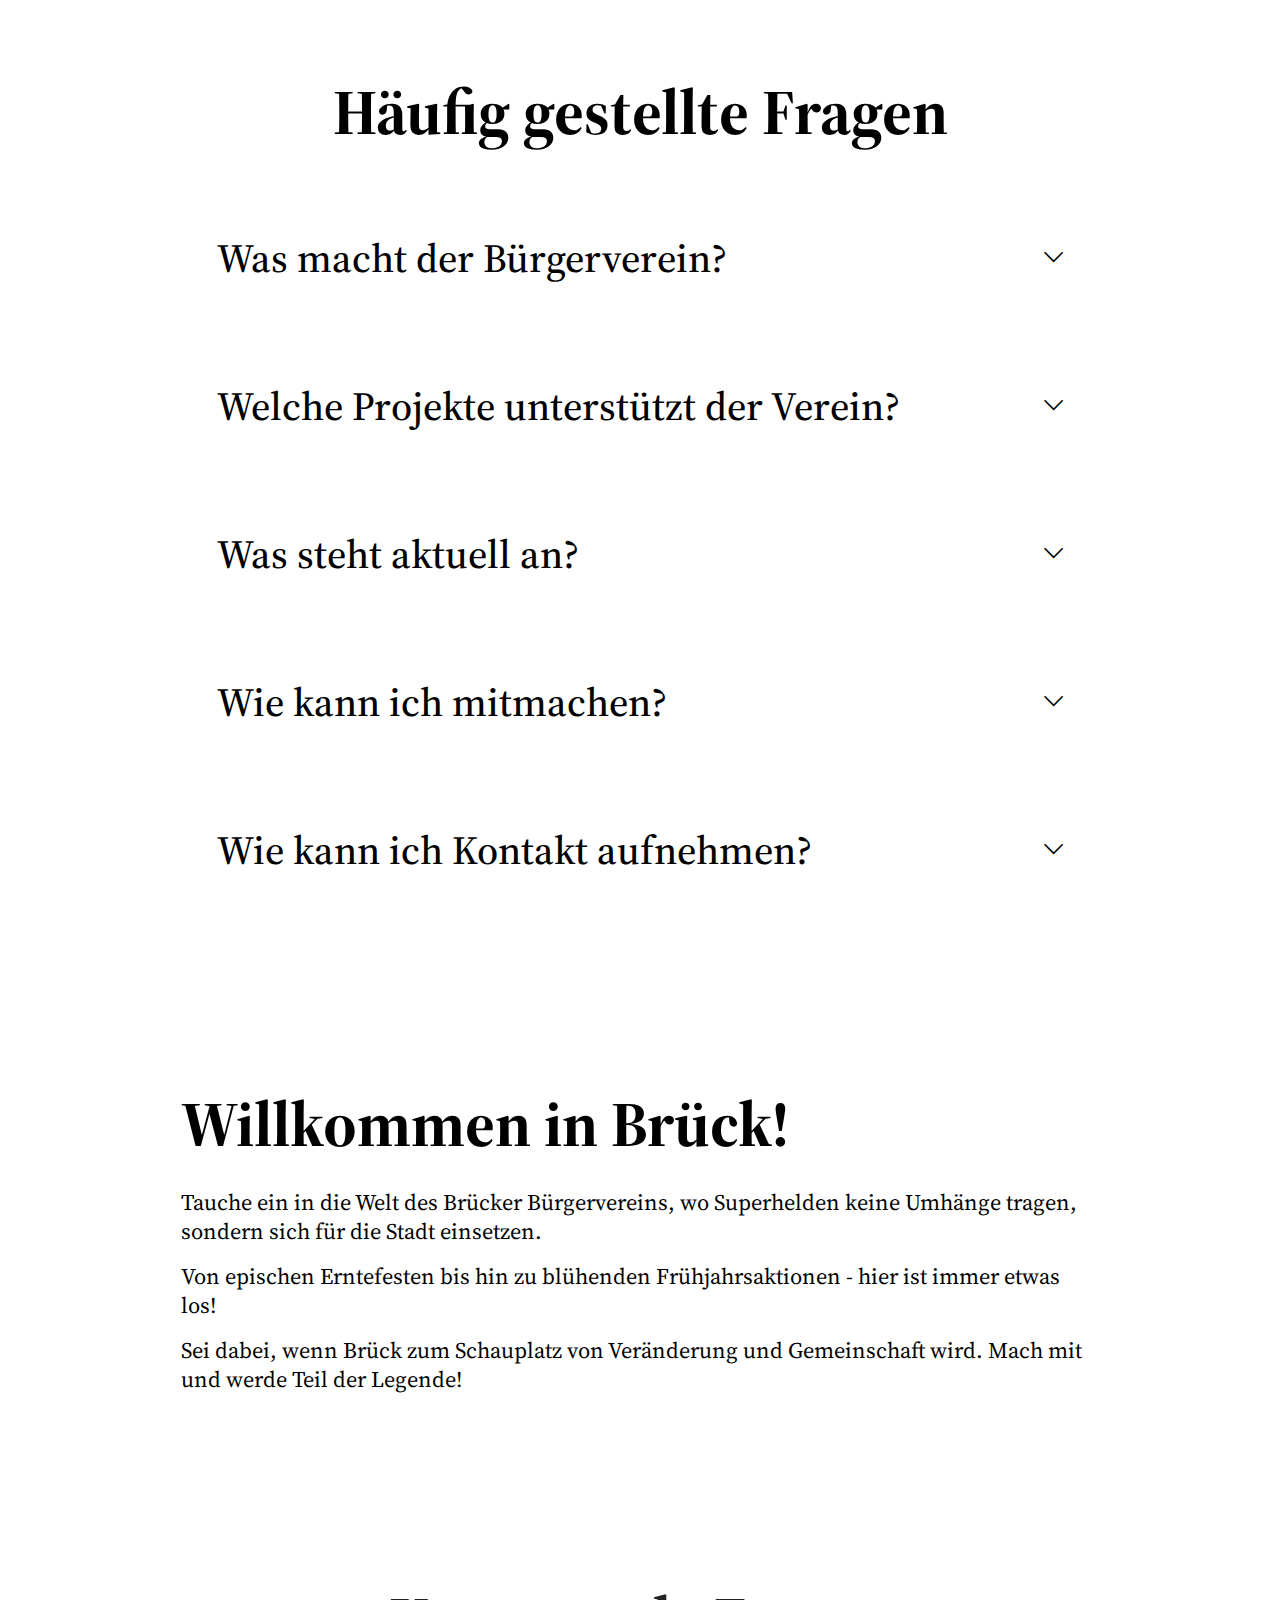
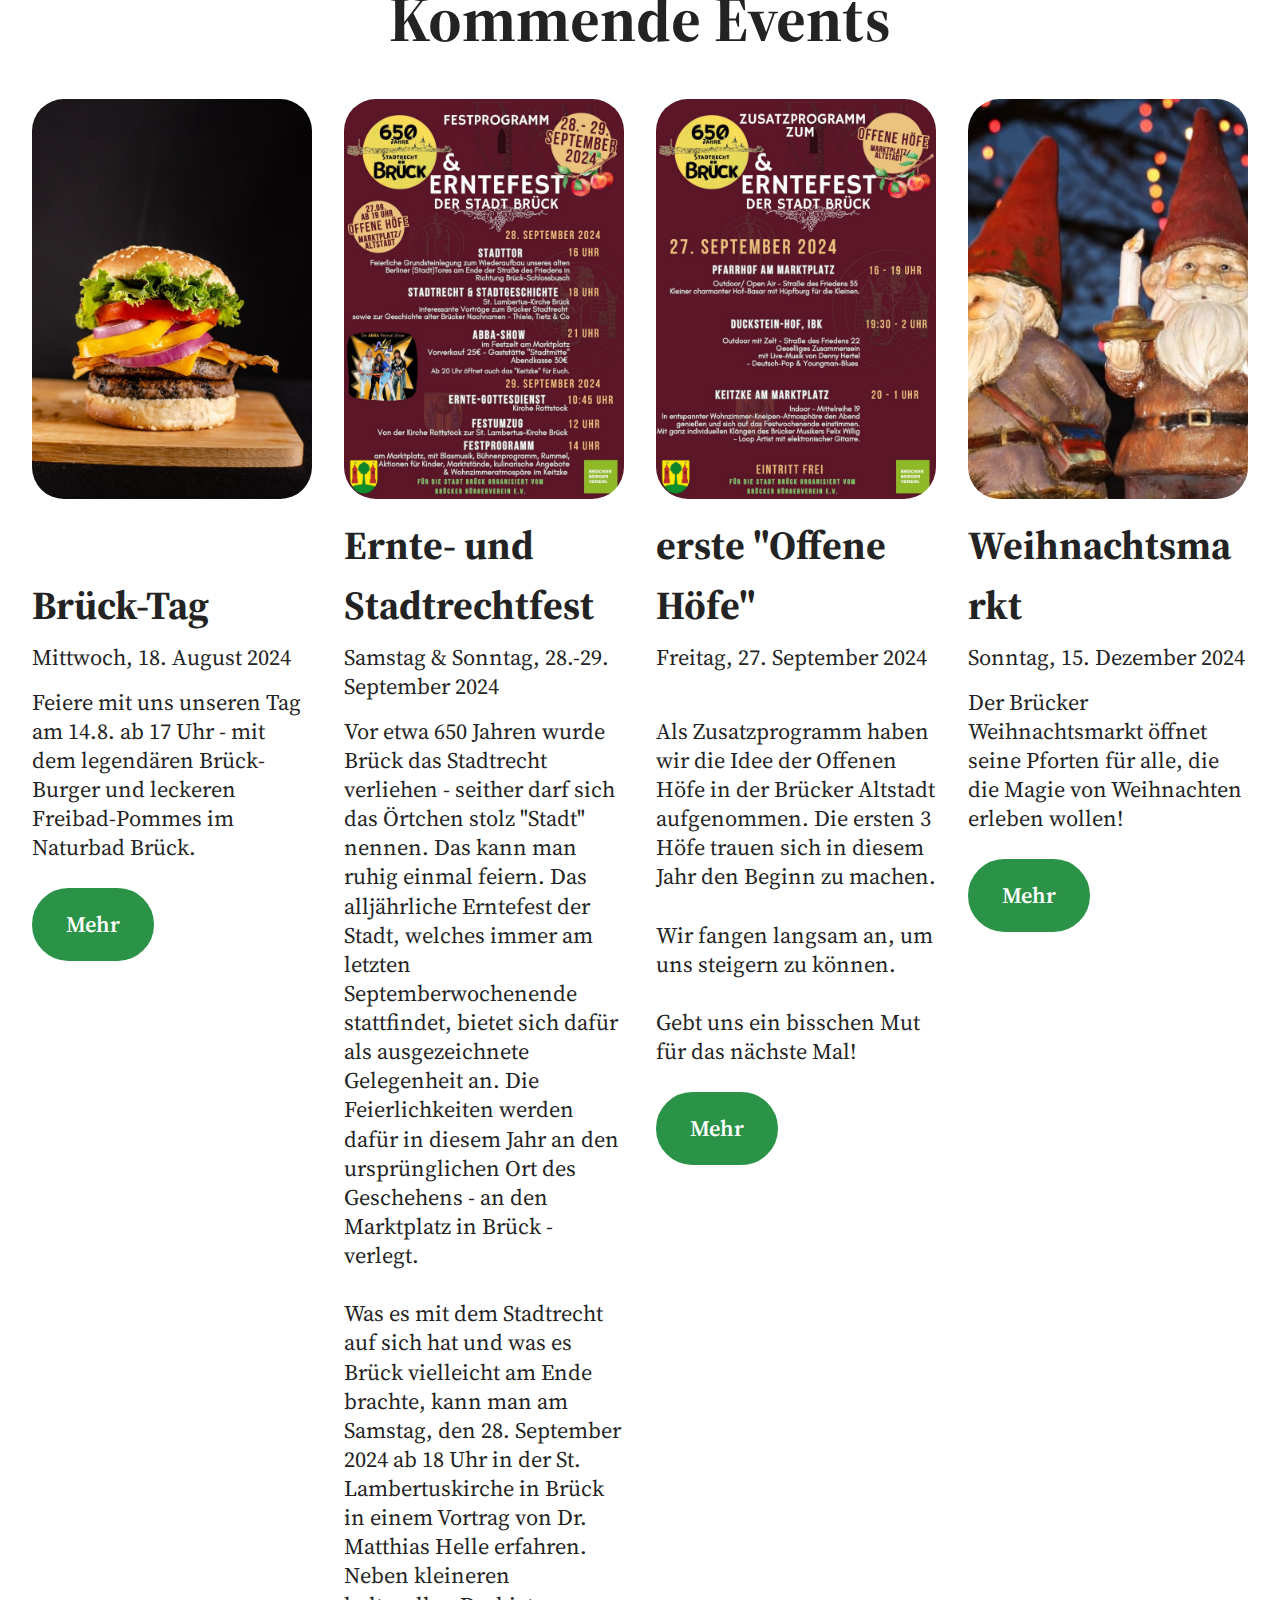
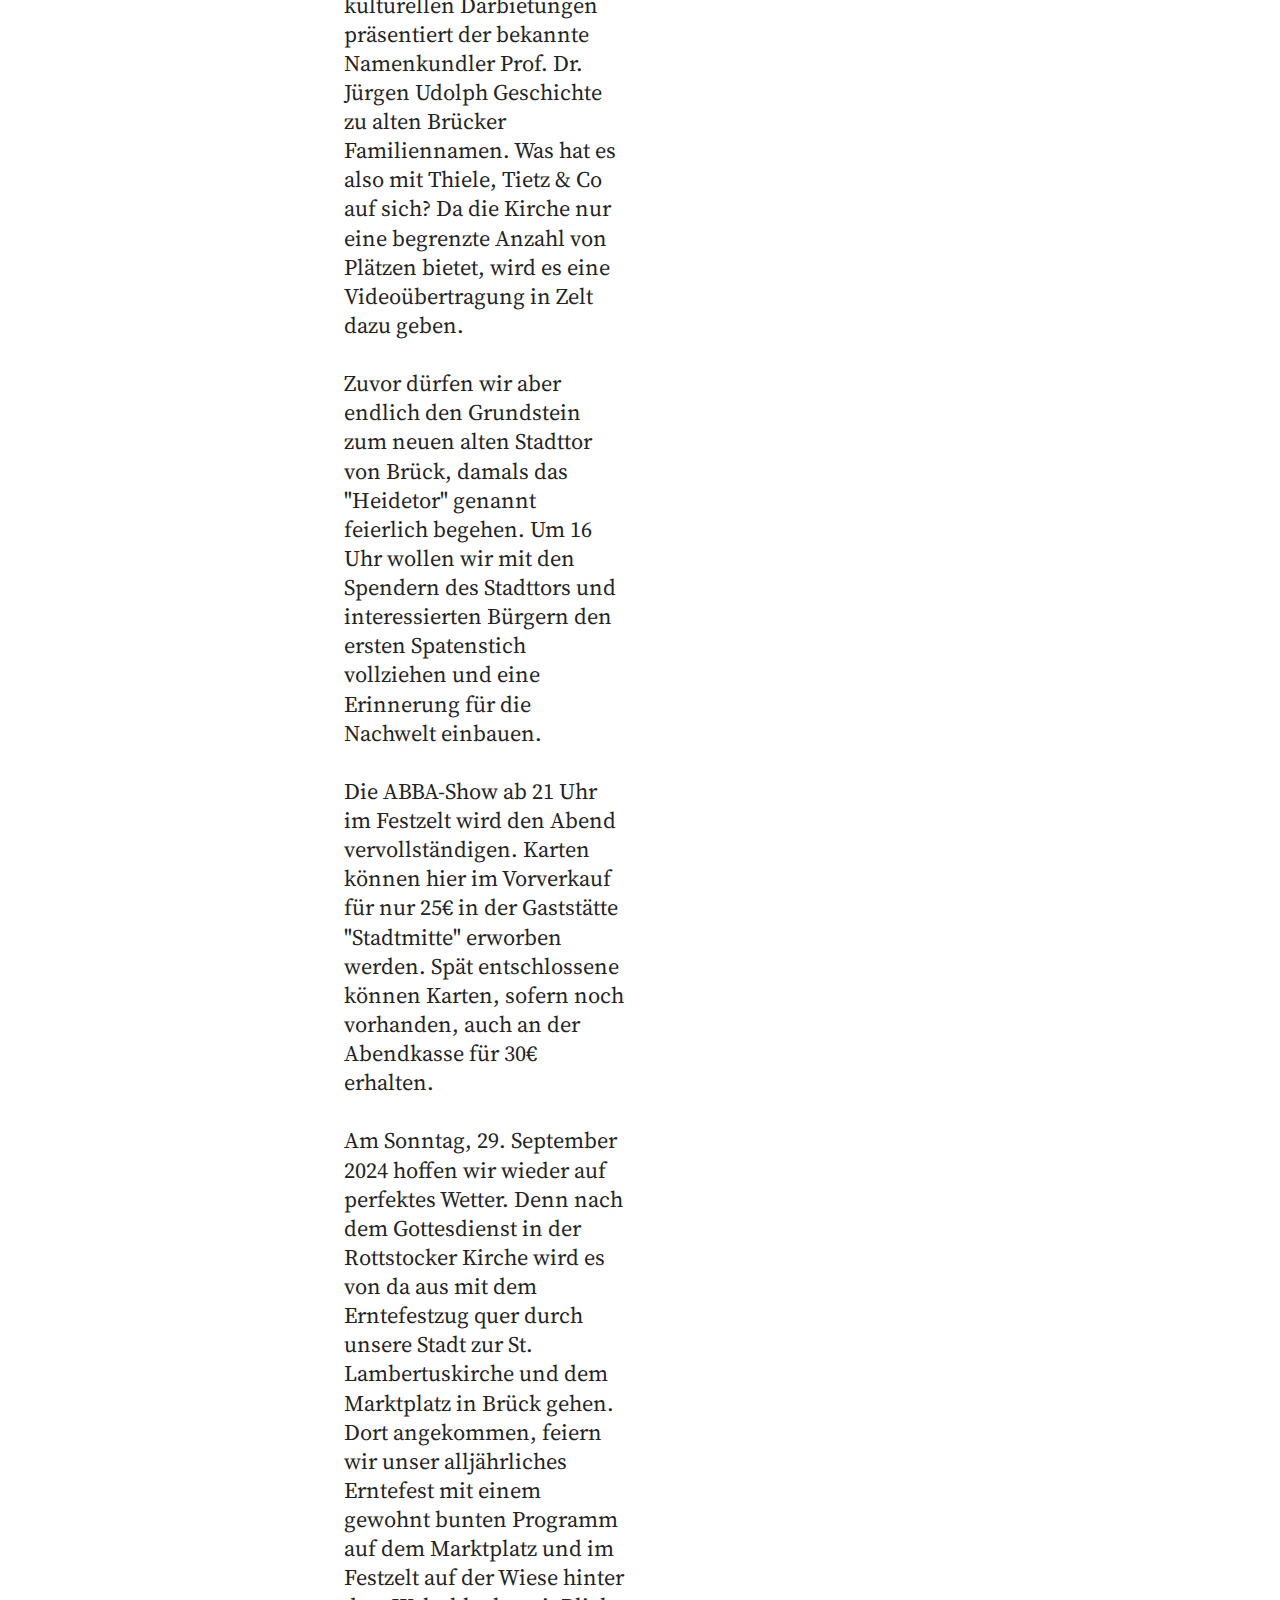
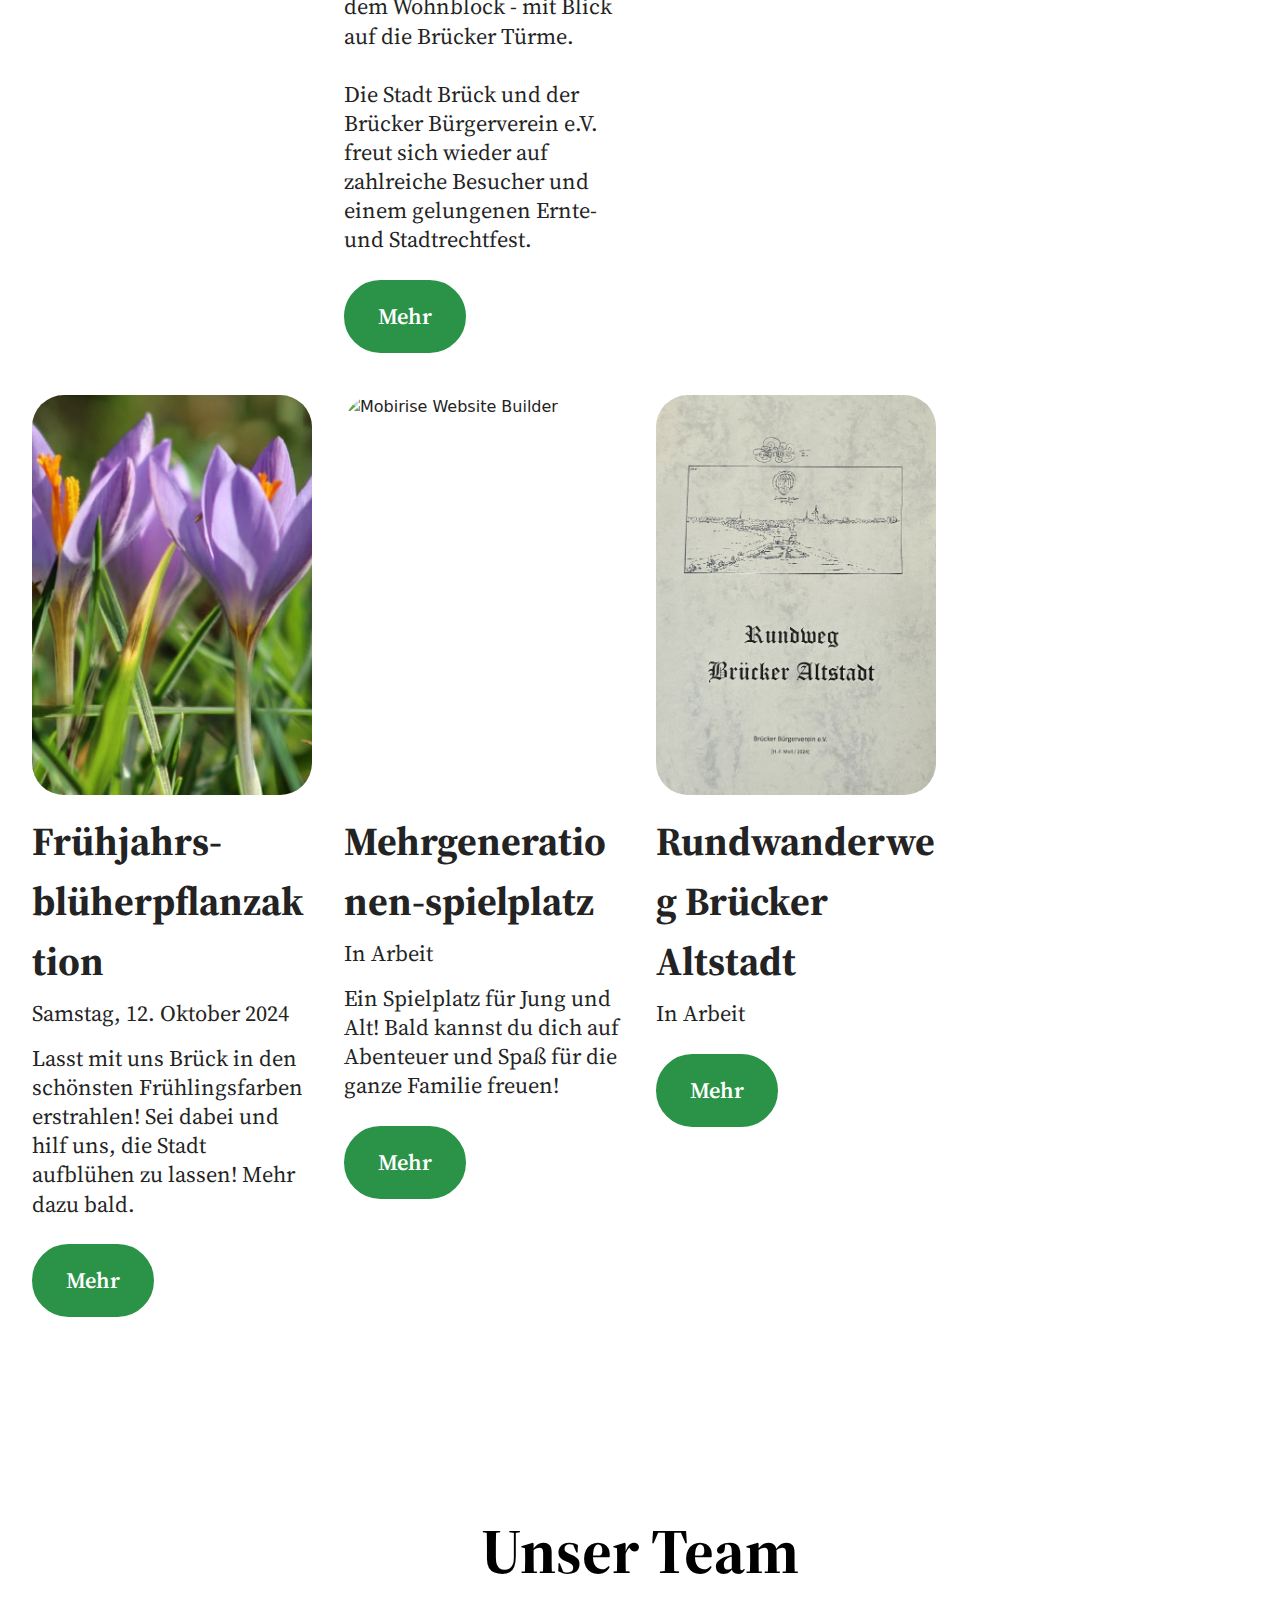
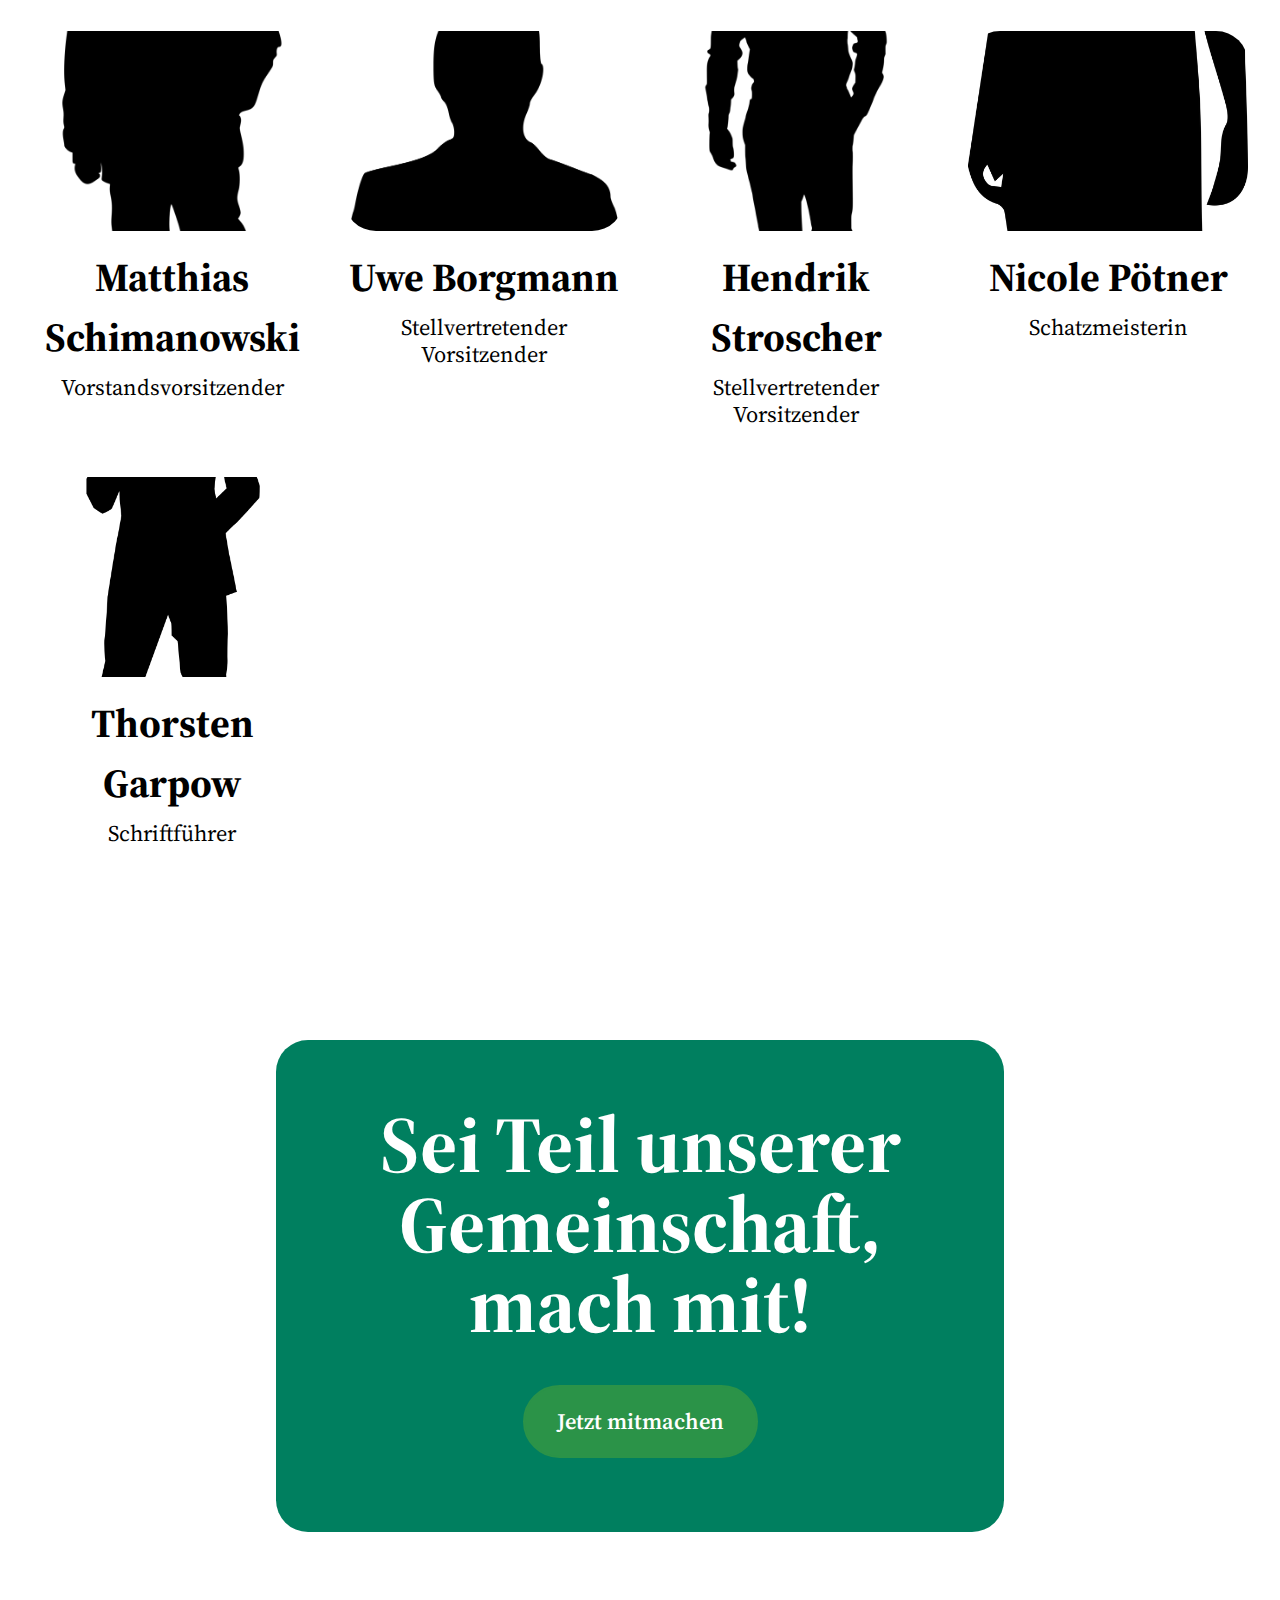
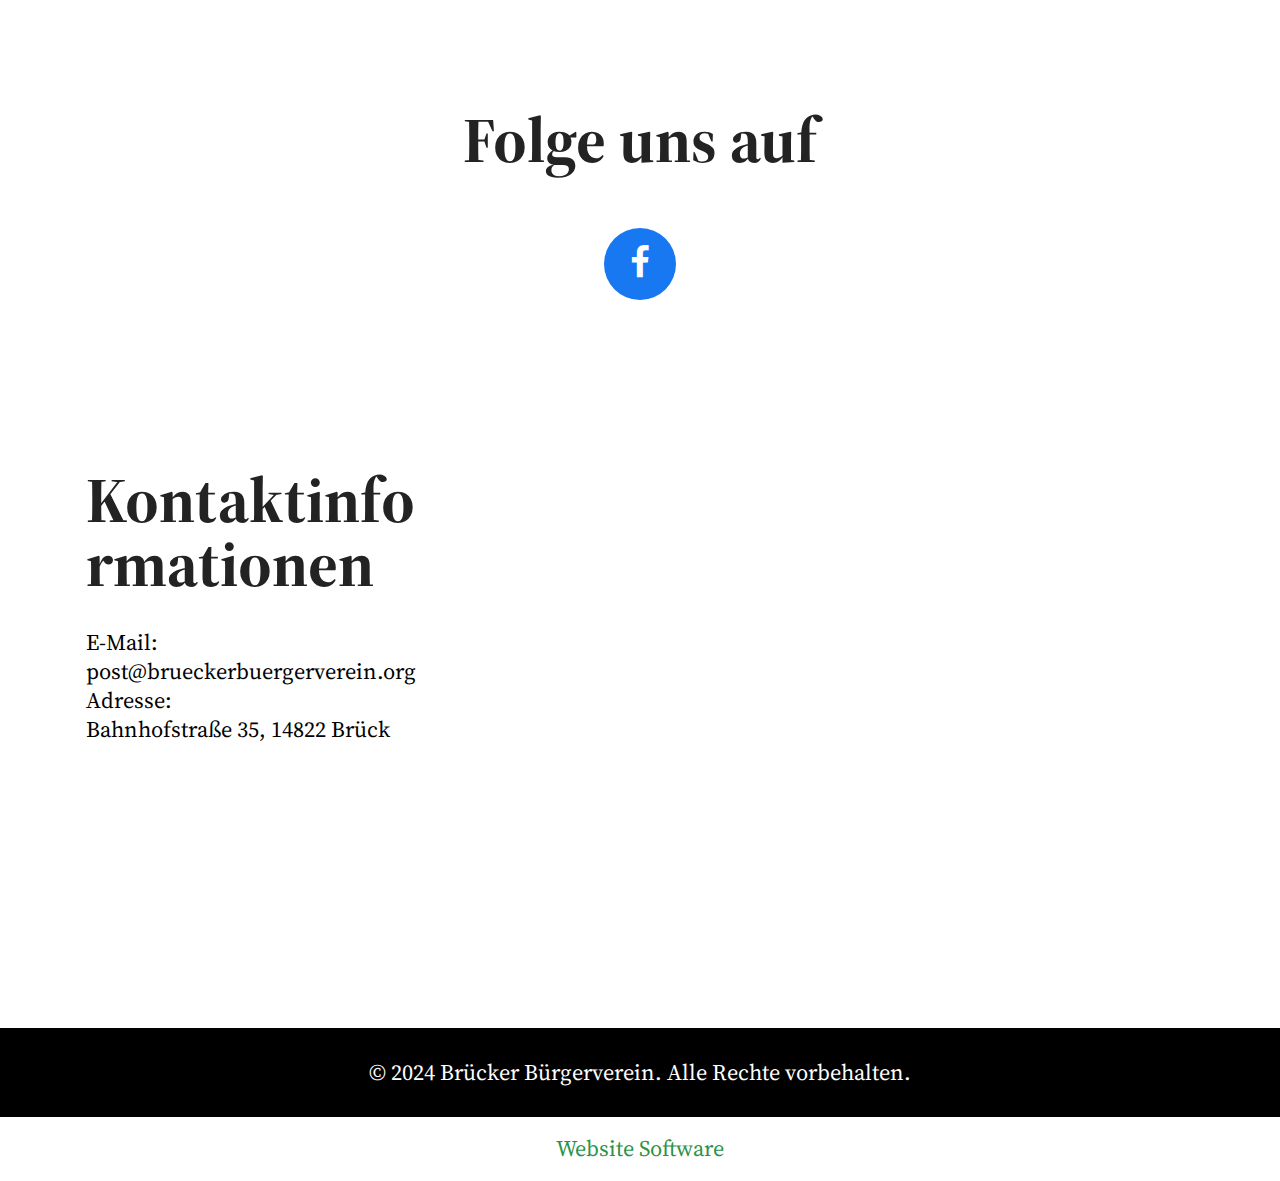
==== commit cbfb81ae: "create github pages" ====
--- a/index.html
+++ b/index.html
@@ -713,7 +713,7 @@
         </div>
       </div>
         <div class="col-lg-8 side-features">
-        <div class="google-map"><iframe frameborder="0" style="border:0" src="https://www.google.com/maps/embed/v1/place?key=AIzaSyDbnCmnHmtigIYiD8jIfeHQv7gW2ANhHD4&amp;q=Bahnhofstraße 35, 14822 Brück" allowfullscreen=""></iframe></div>
+        <div class="google-map"><iframe frameborder="0" style="border:0" src="https://www.google.com/maps/embed/v1/place?key=AIzaSyAtXm0x23nRCgazjDV2Kl3GTHRP411ougQ&amp;q=Bahnhofstraße 35, 14822 Brück" allowfullscreen=""></iframe></div>
       </div>
     </div>
   </div>
@@ -732,7 +732,7 @@
             </div>
         </div>
     </div>
-</section><section class="display-7" style="padding: 0;align-items: center;justify-content: center;flex-wrap: wrap;    align-content: center;display: flex;position: relative;height: 4rem;"><a href="https://mobiri.se/2962290" style="flex: 1 1;height: 4rem;position: absolute;width: 100%;z-index: 1;"><img alt="" style="height: 4rem;" src="[data-uri]"></a><p style="margin: 0;text-align: center;" class="display-7">&#8204;</p><a style="z-index:1" href="https://mobirise.com/builder/ai-website-maker.html">Best AI Website Maker</a></section><script src="assets/bootstrap/js/bootstrap.bundle.min.js"></script>  <script src="assets/parallax/jarallax.js"></script>  <script src="assets/smoothscroll/smooth-scroll.js"></script>  <script src="assets/ytplayer/index.js"></script>  <script src="assets/dropdown/js/navbar-dropdown.js"></script>  <script src="assets/embla/embla.min.js"></script>  <script src="assets/embla/script.js"></script>  <script src="assets/mbr-switch-arrow/mbr-switch-arrow.js"></script>  <script src="assets/theme/js/script.js"></script>  
+</section><section class="display-7" style="padding: 0;align-items: center;justify-content: center;flex-wrap: wrap;    align-content: center;display: flex;position: relative;height: 4rem;"><a href="https://mobiri.se/2962290" style="flex: 1 1;height: 4rem;position: absolute;width: 100%;z-index: 1;"><img alt="" style="height: 4rem;" src="[data-uri]"></a><p style="margin: 0;text-align: center;" class="display-7">&#8204;</p><a style="z-index:1" href="https://mobirise.com"> Website Software</a></section><script src="assets/bootstrap/js/bootstrap.bundle.min.js"></script>  <script src="assets/parallax/jarallax.js"></script>  <script src="assets/smoothscroll/smooth-scroll.js"></script>  <script src="assets/ytplayer/index.js"></script>  <script src="assets/dropdown/js/navbar-dropdown.js"></script>  <script src="assets/embla/embla.min.js"></script>  <script src="assets/embla/script.js"></script>  <script src="assets/mbr-switch-arrow/mbr-switch-arrow.js"></script>  <script src="assets/theme/js/script.js"></script>  
   
   
 </body>
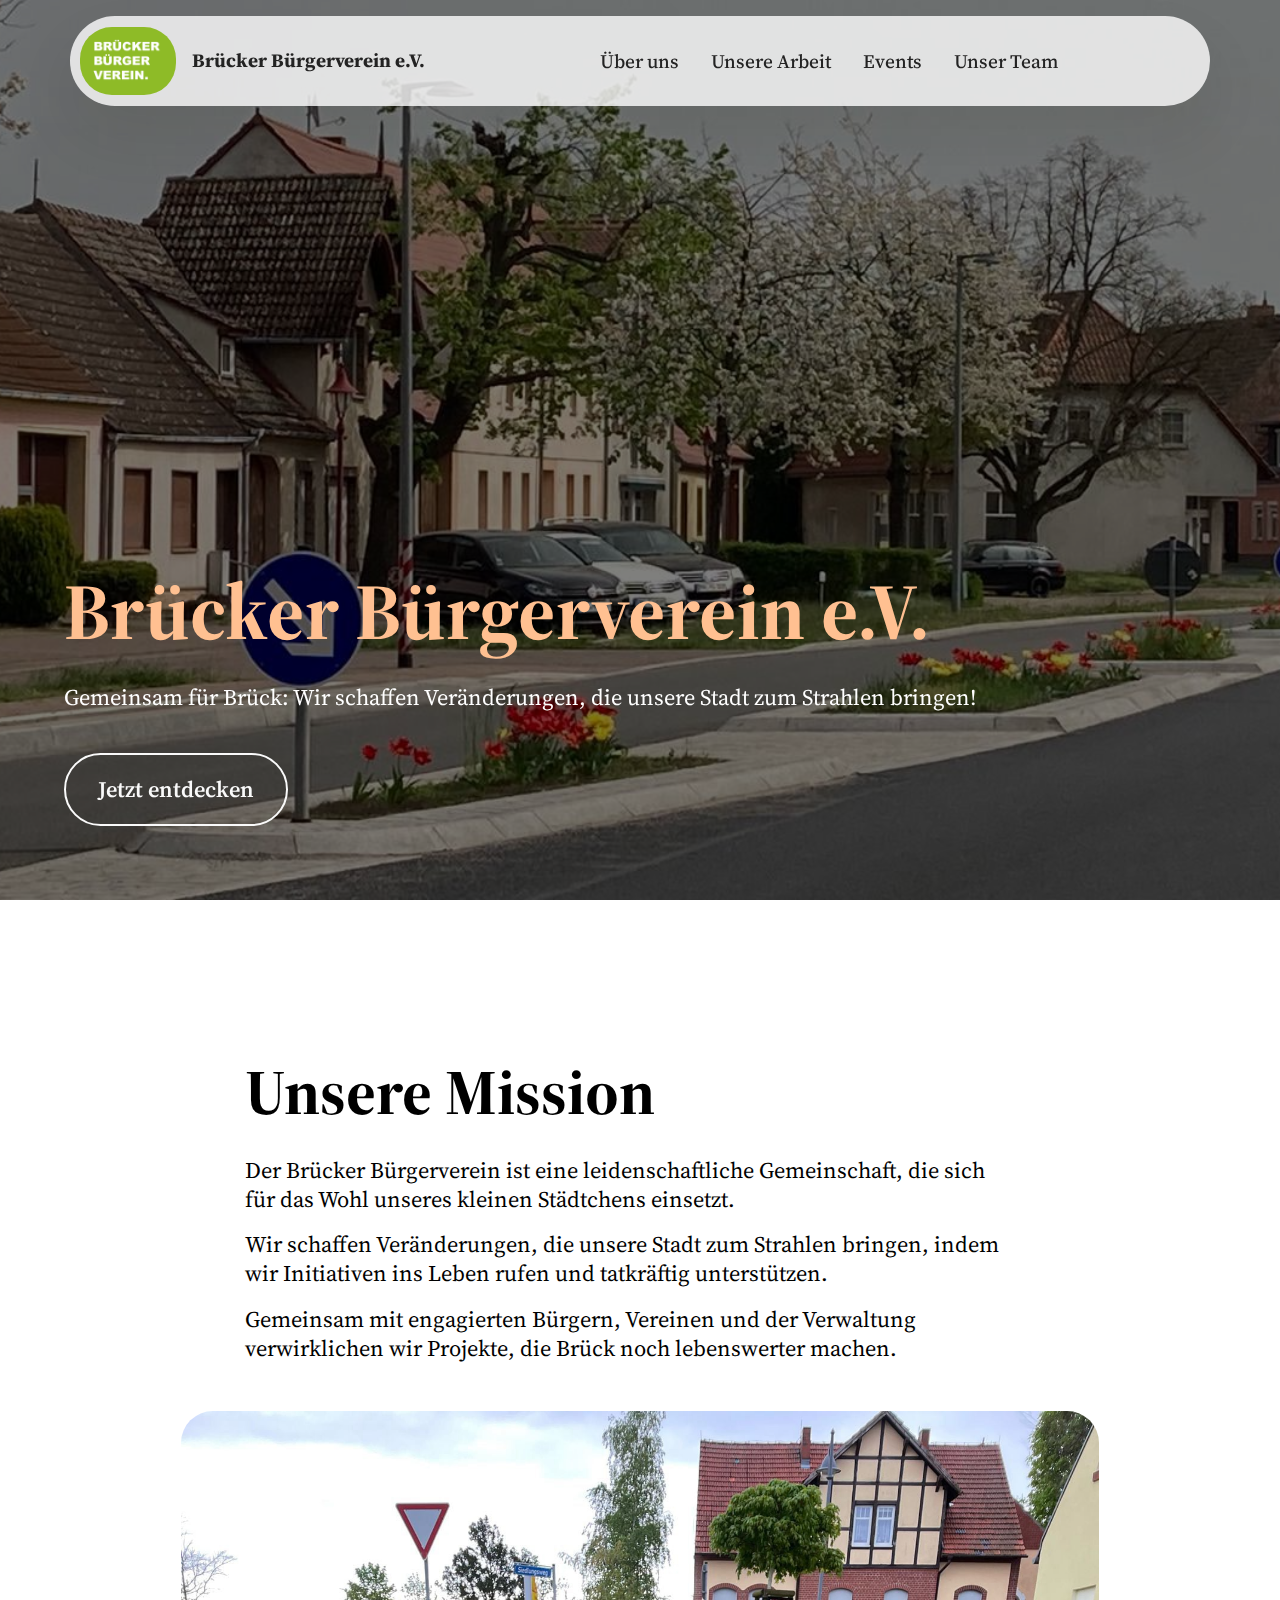
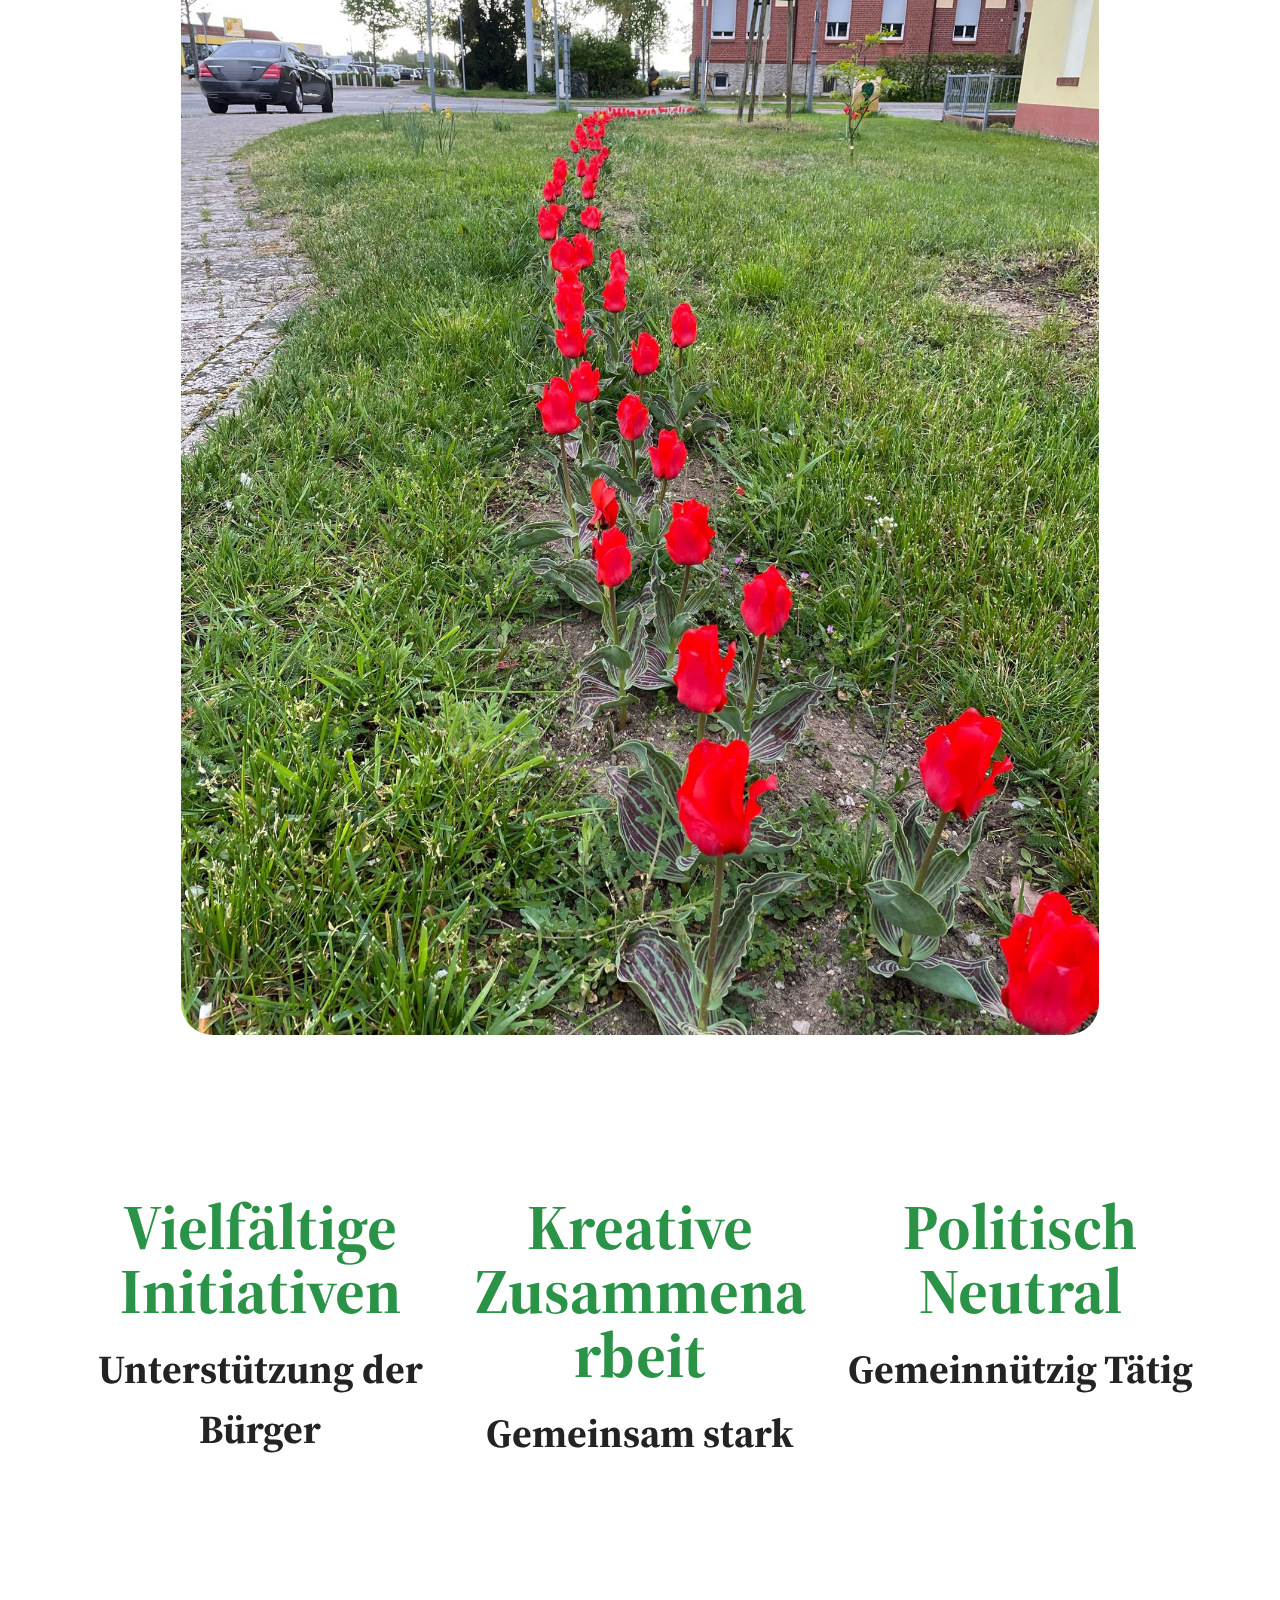
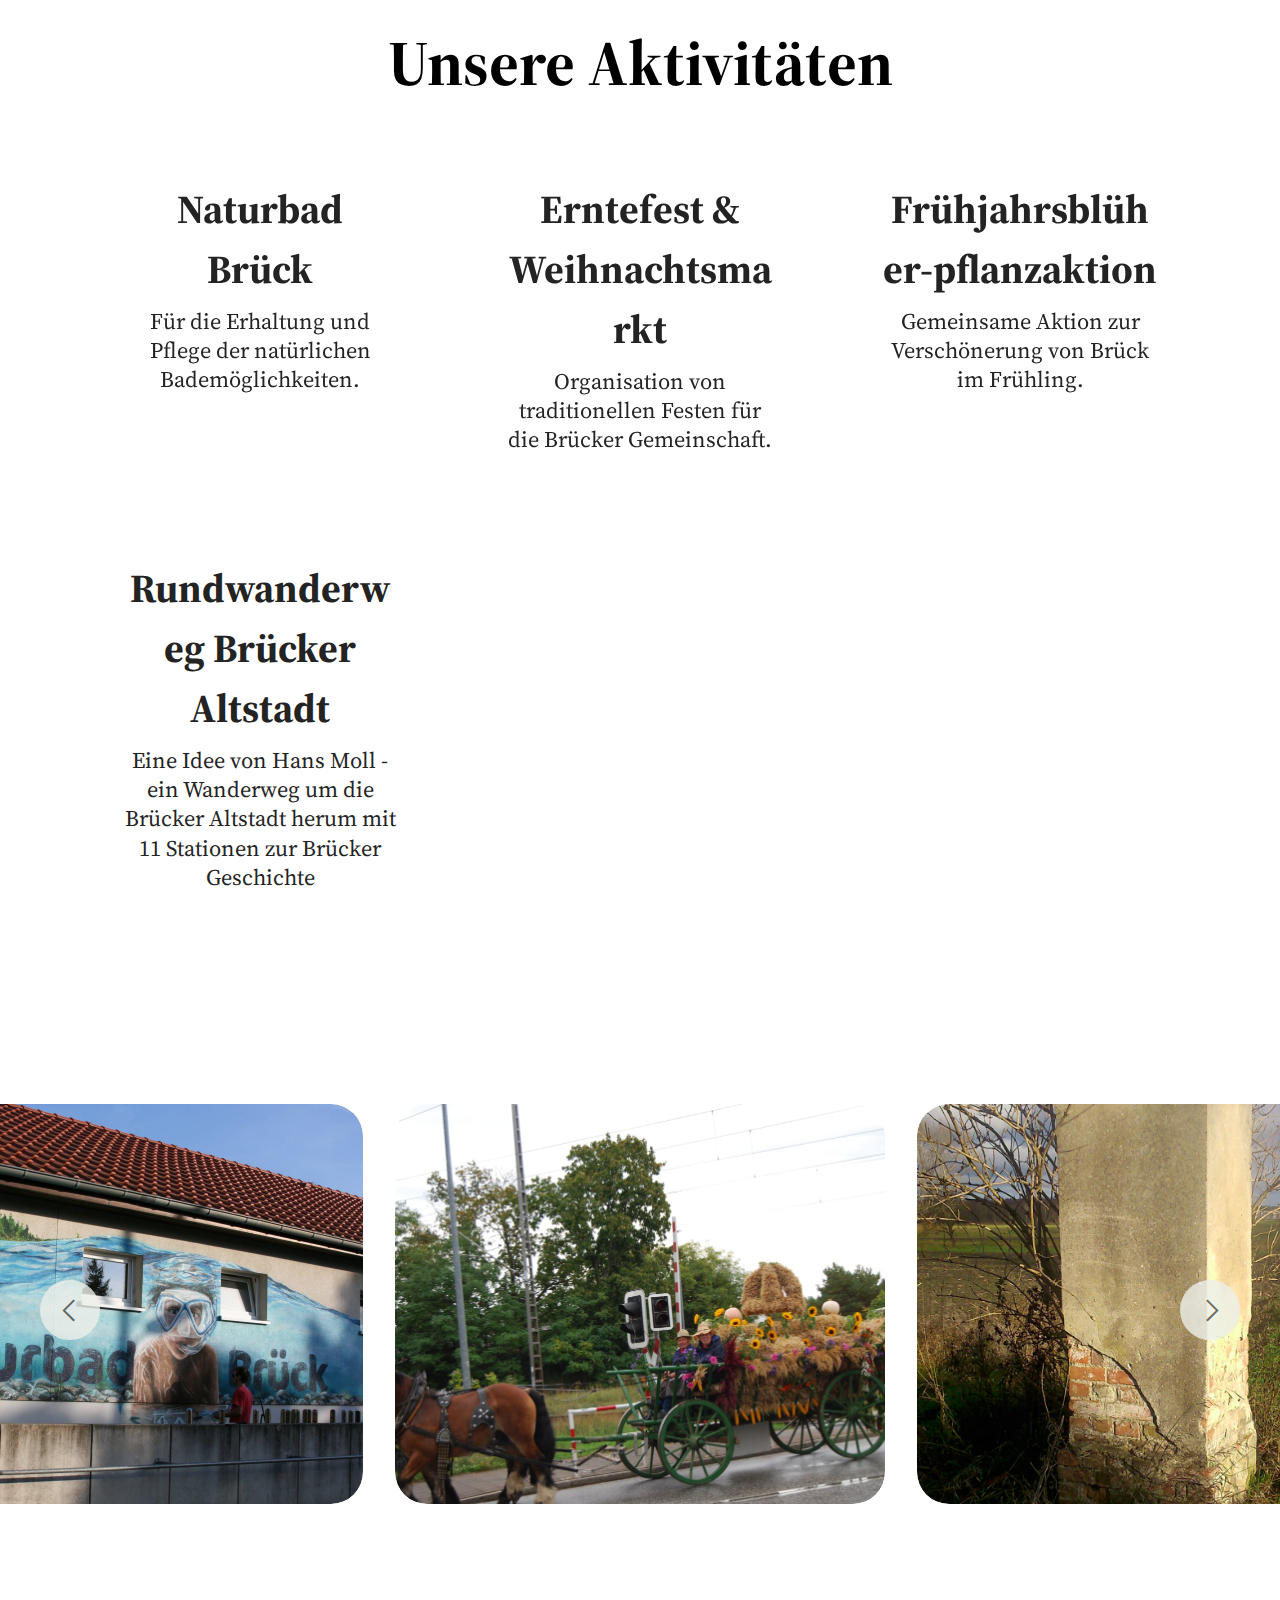
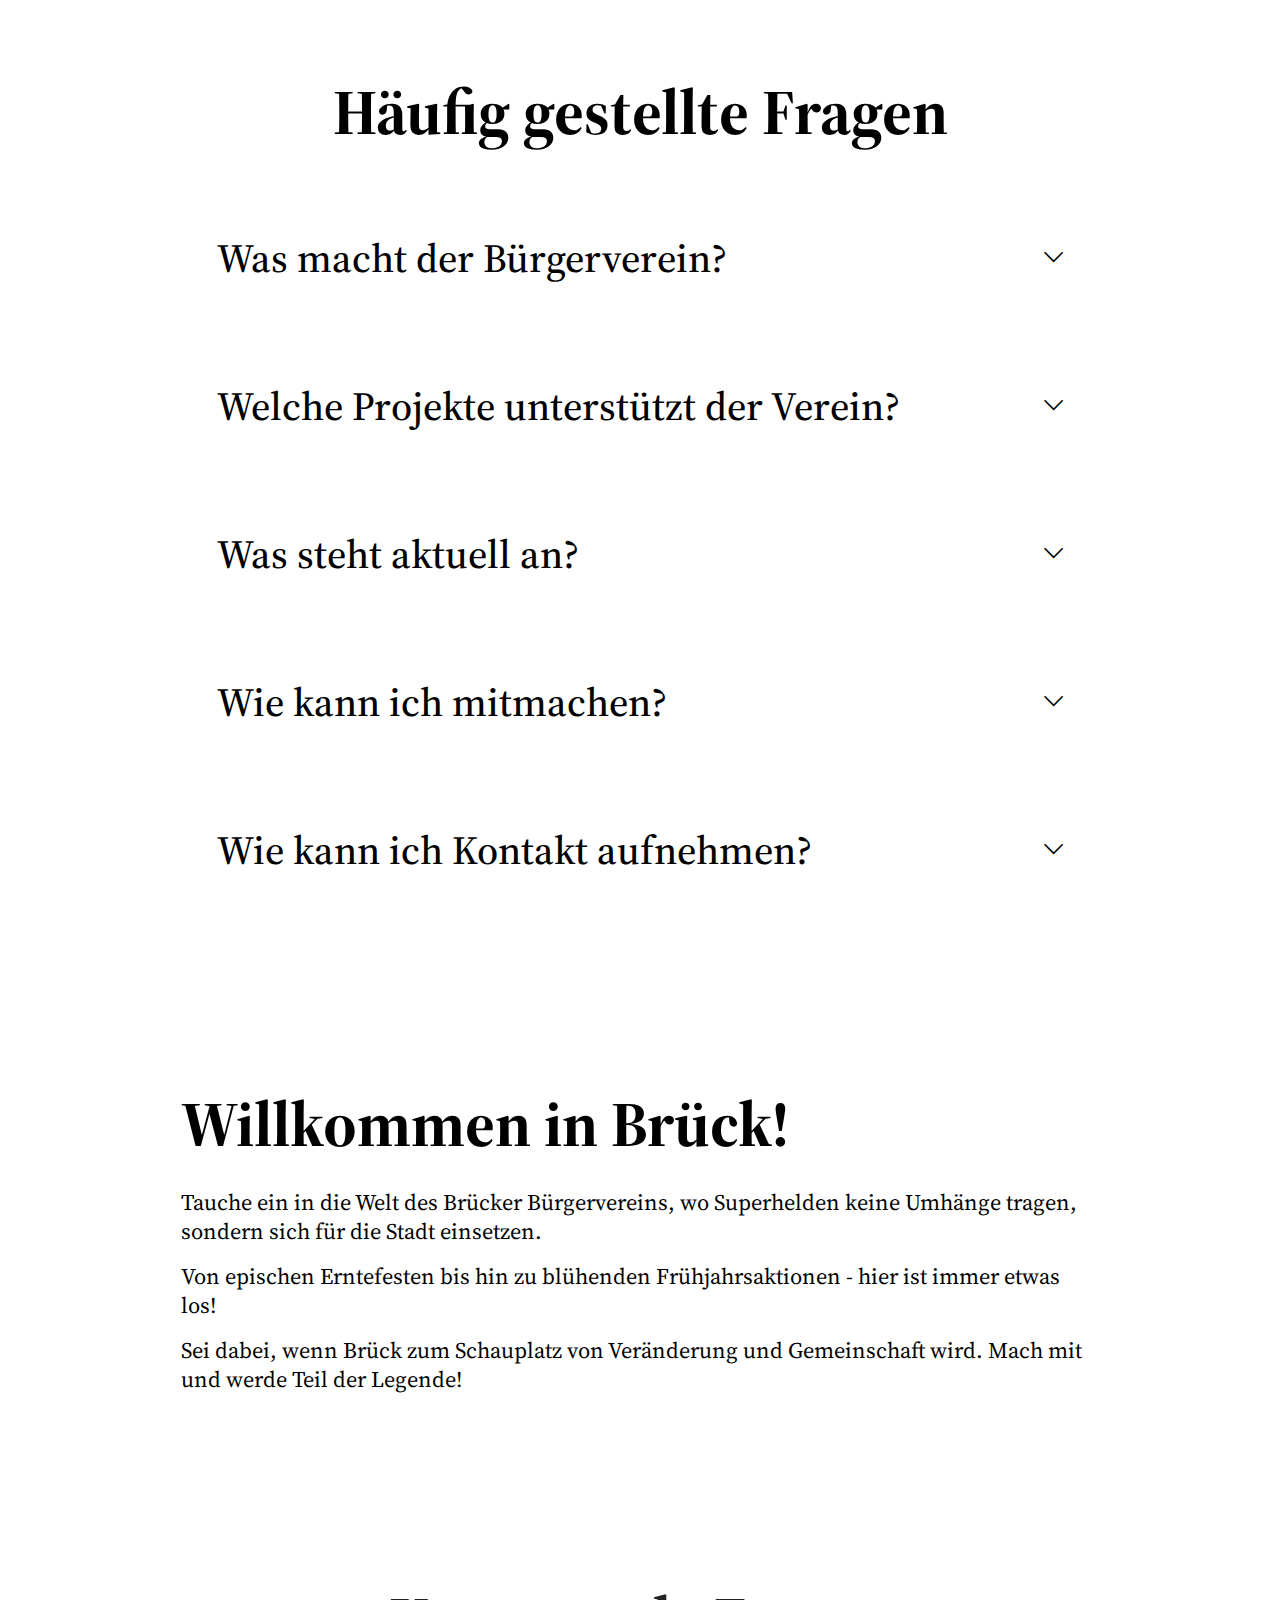
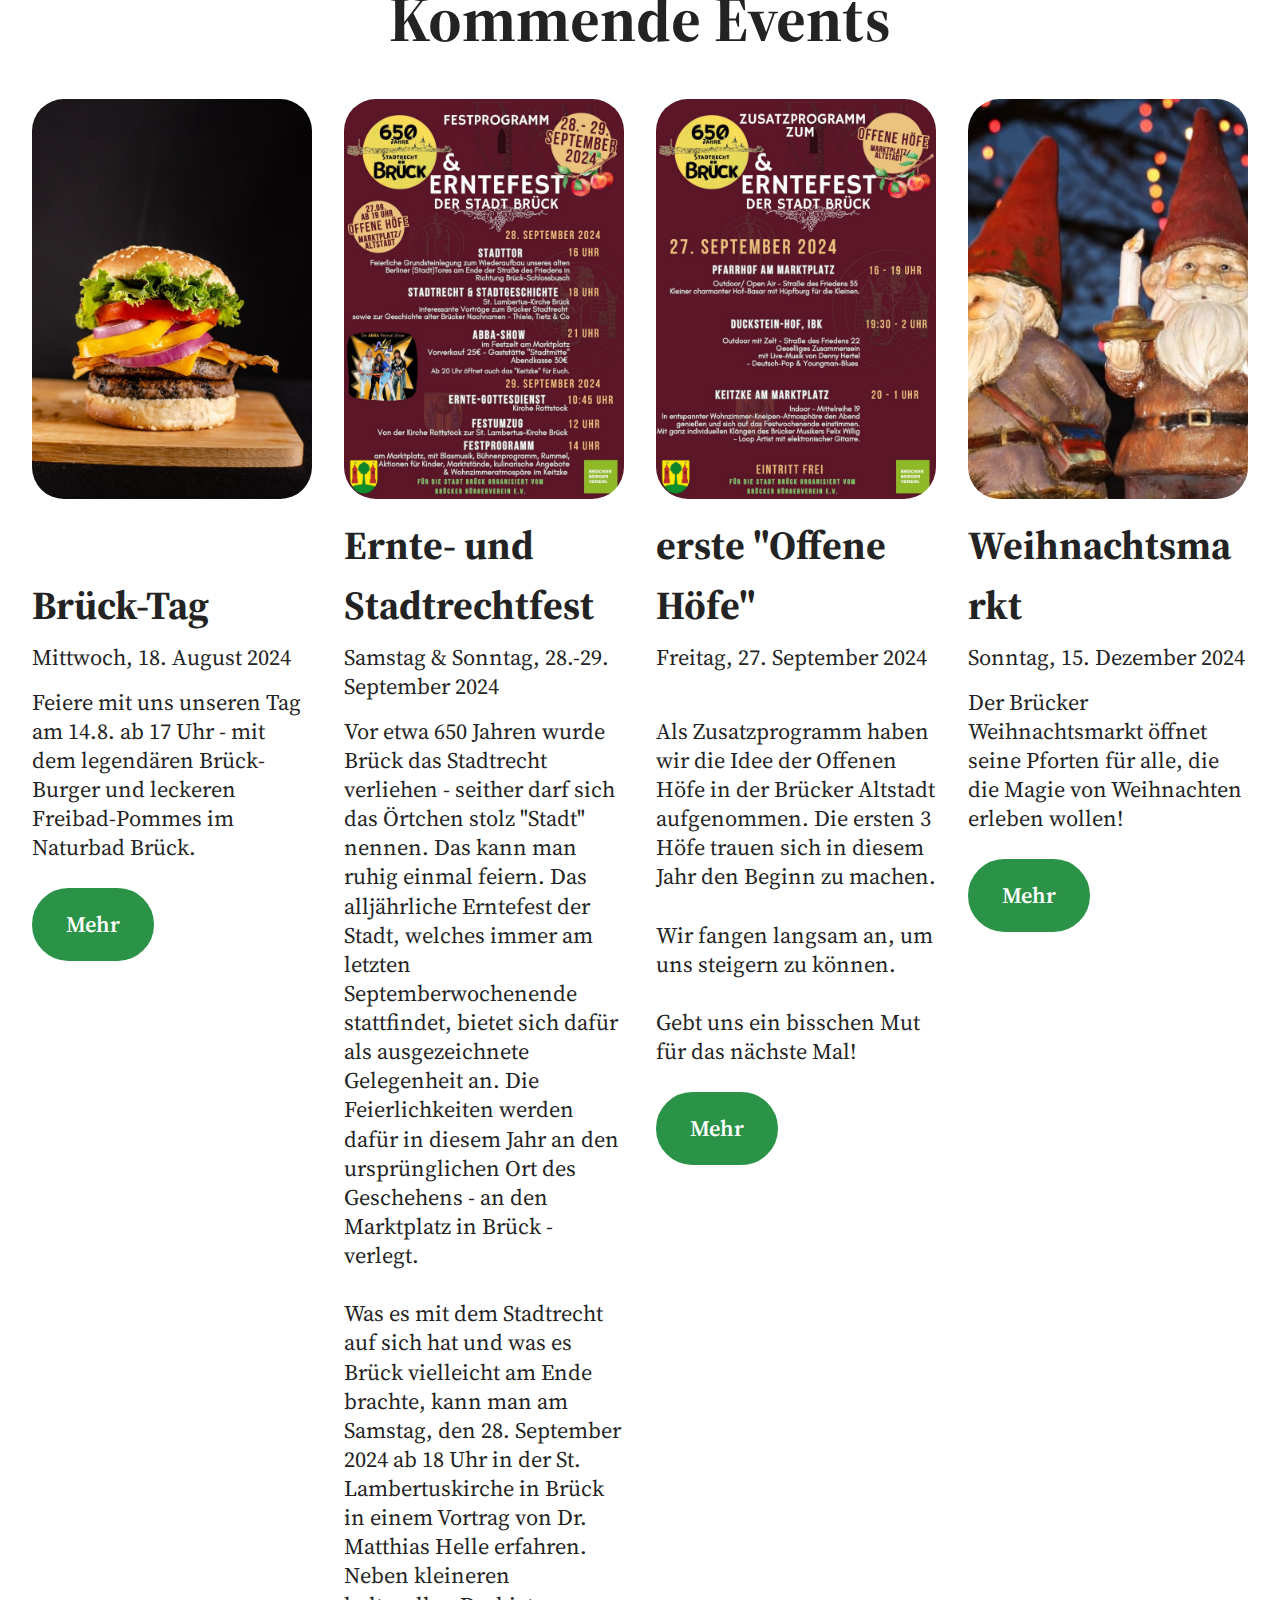
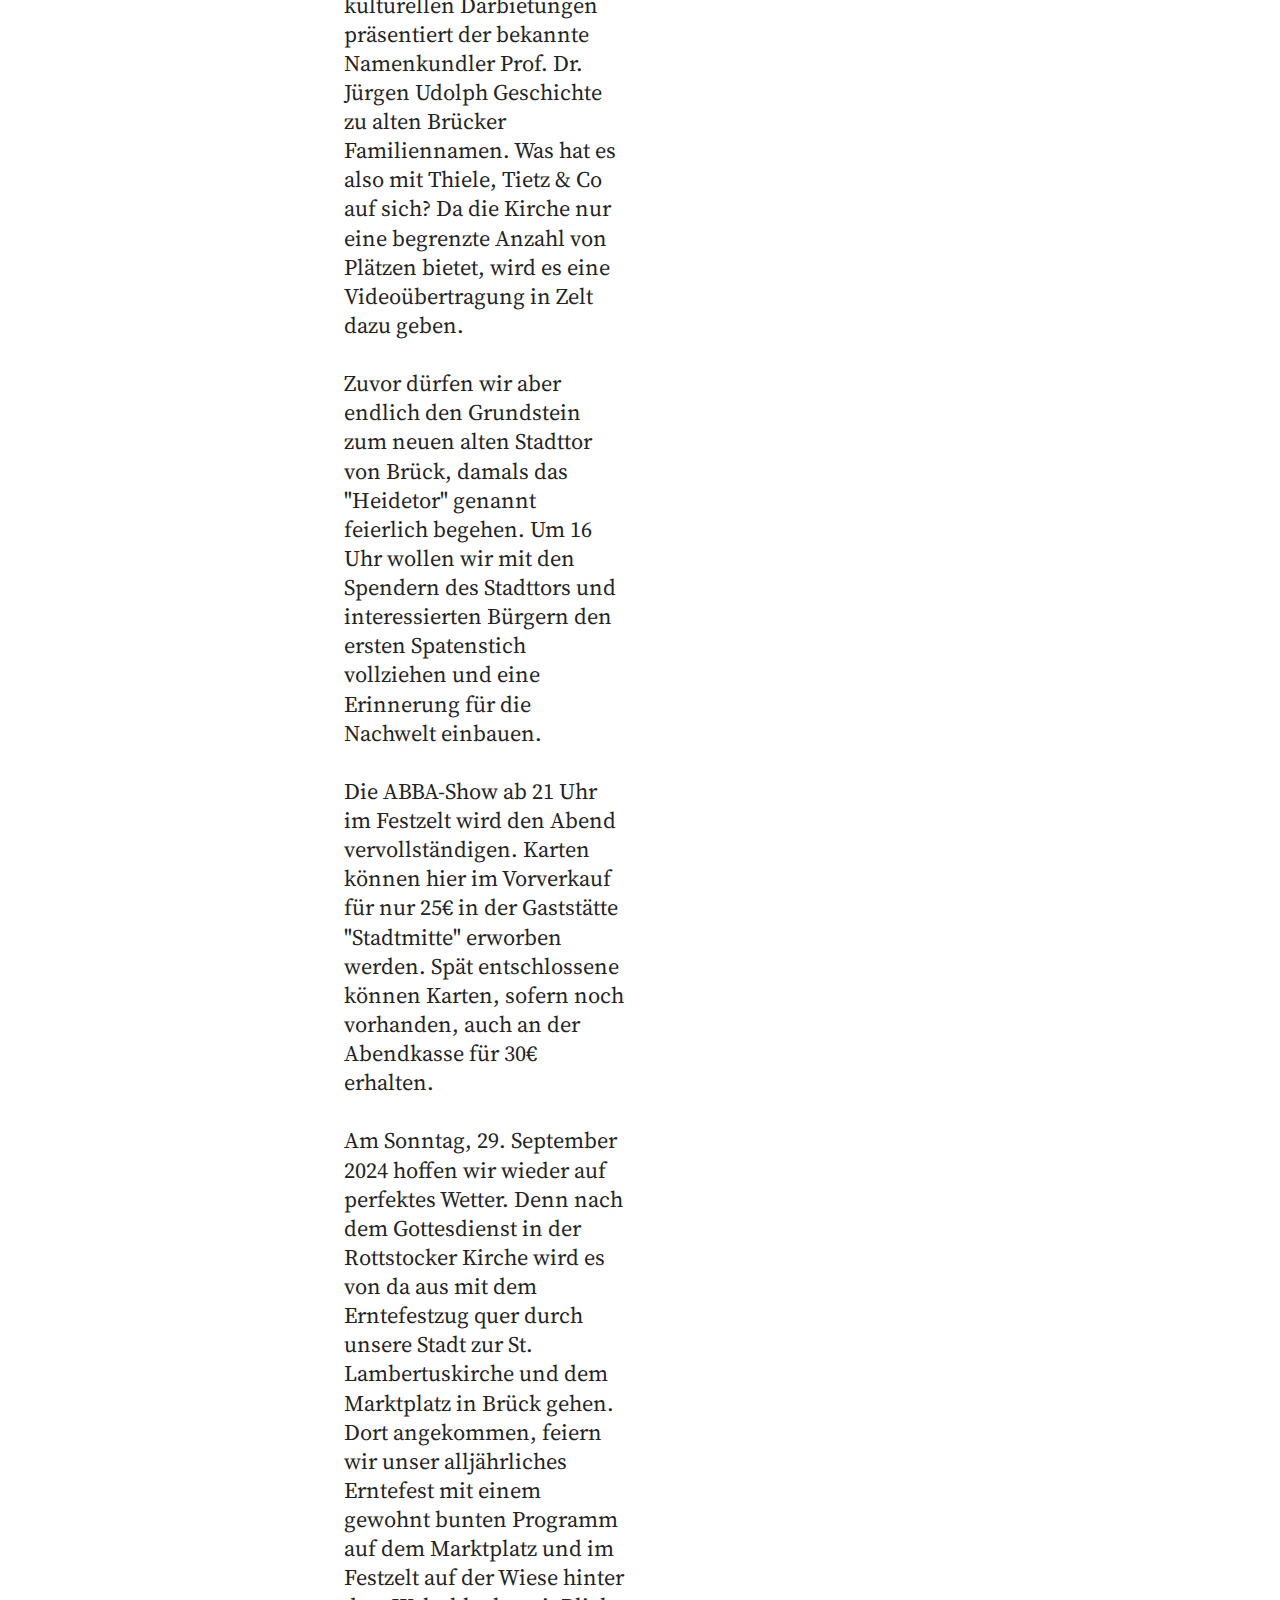
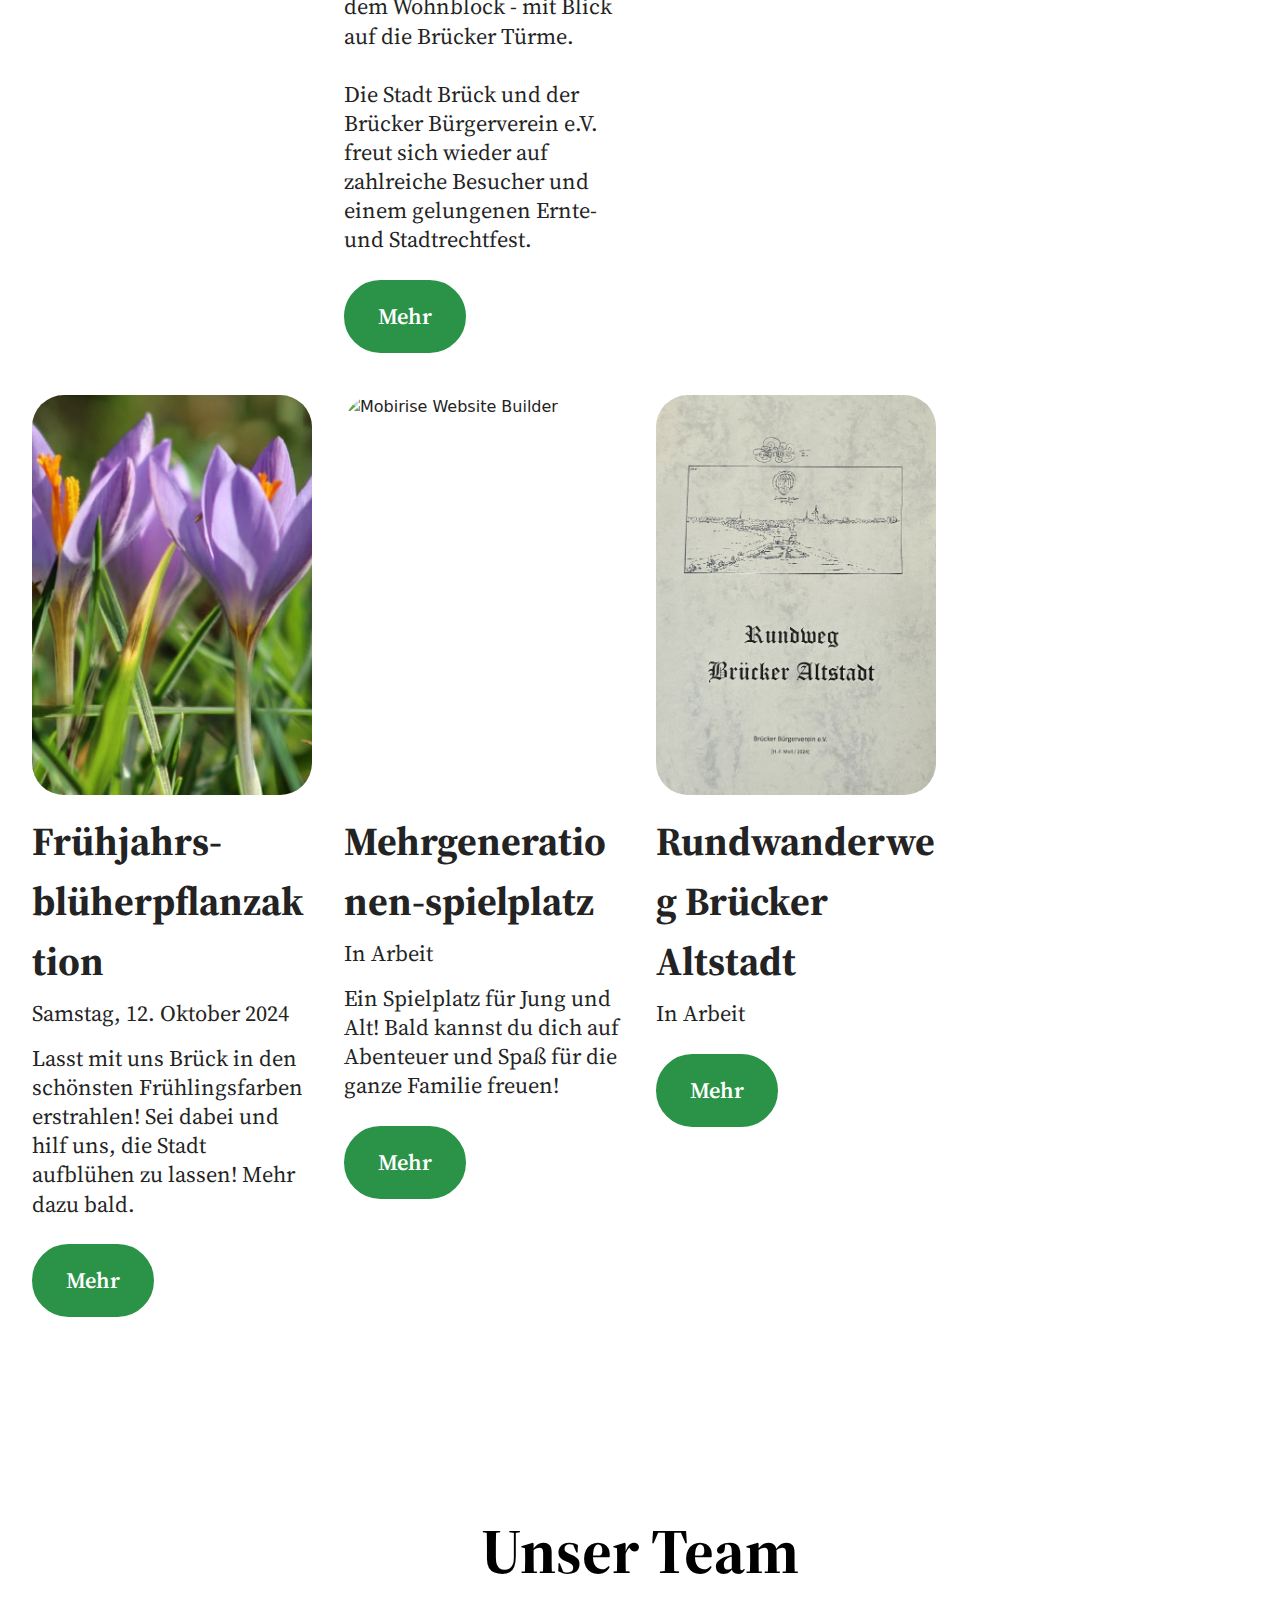
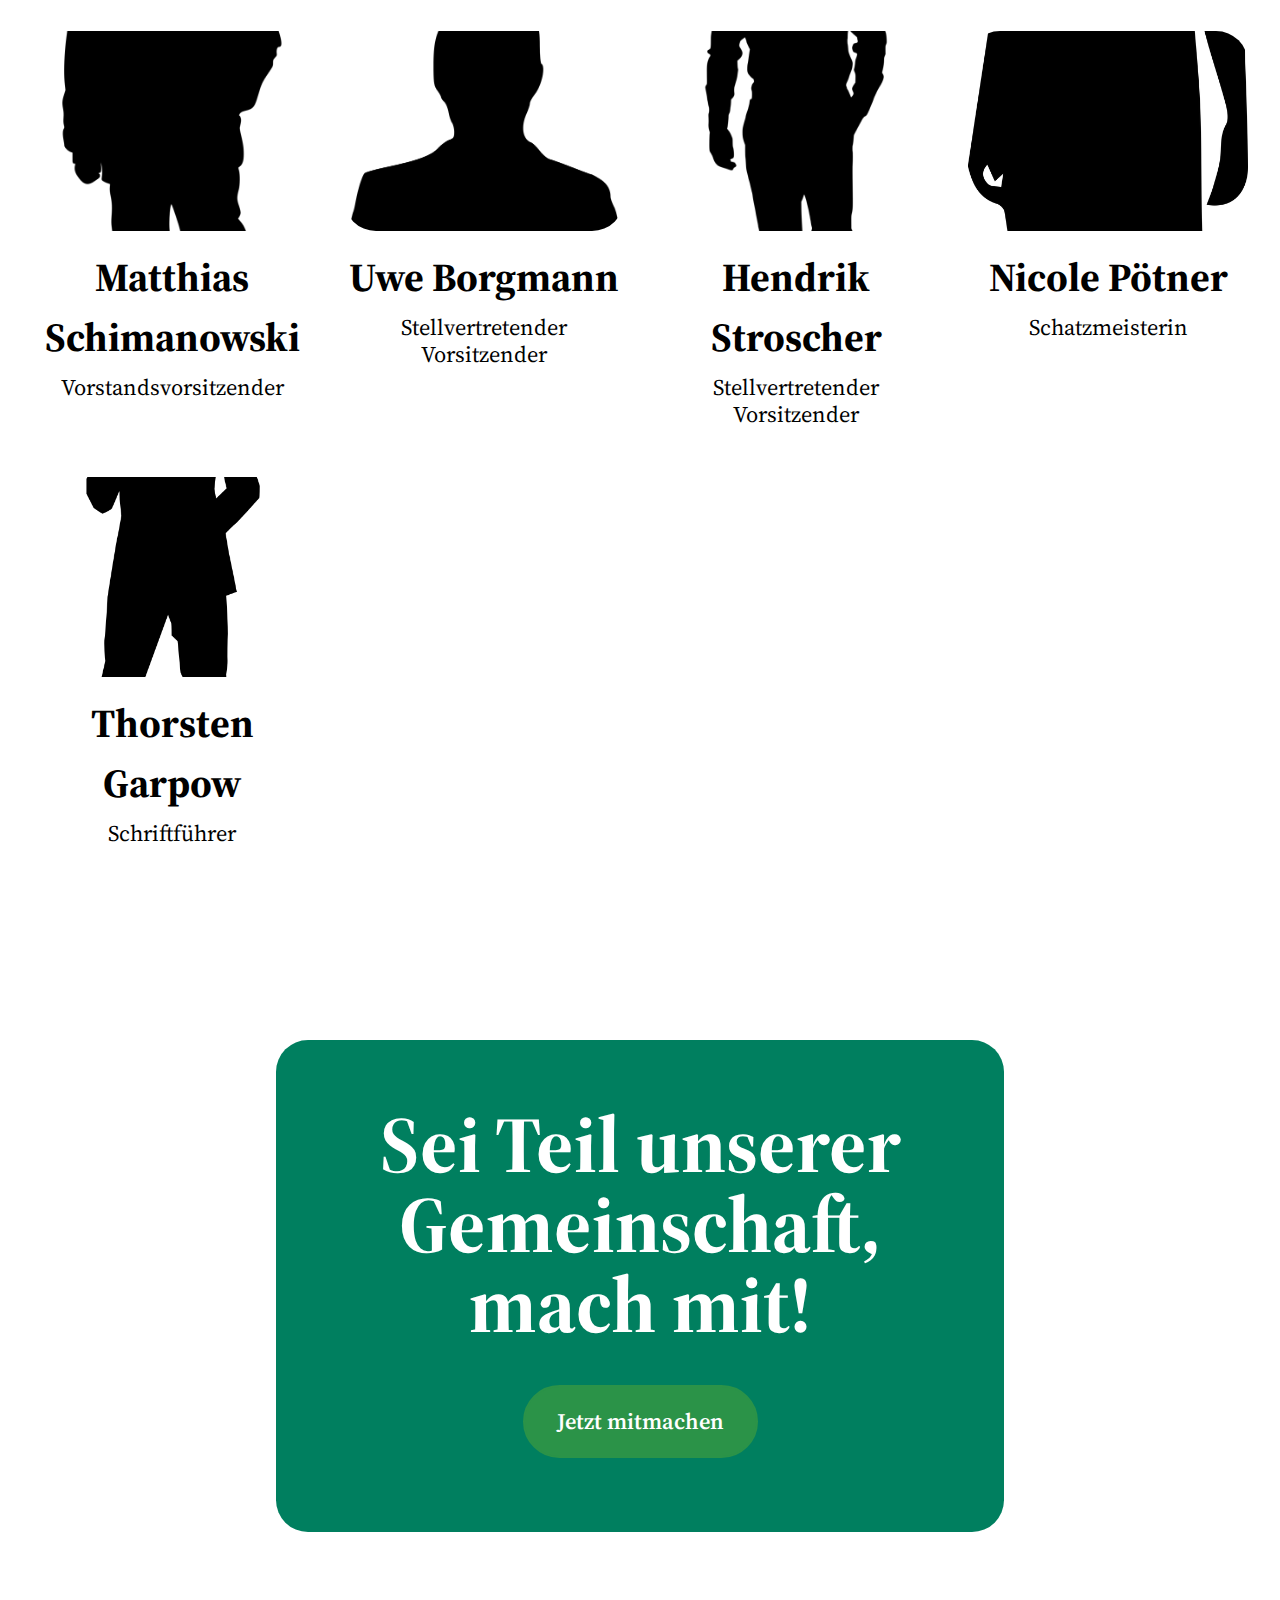
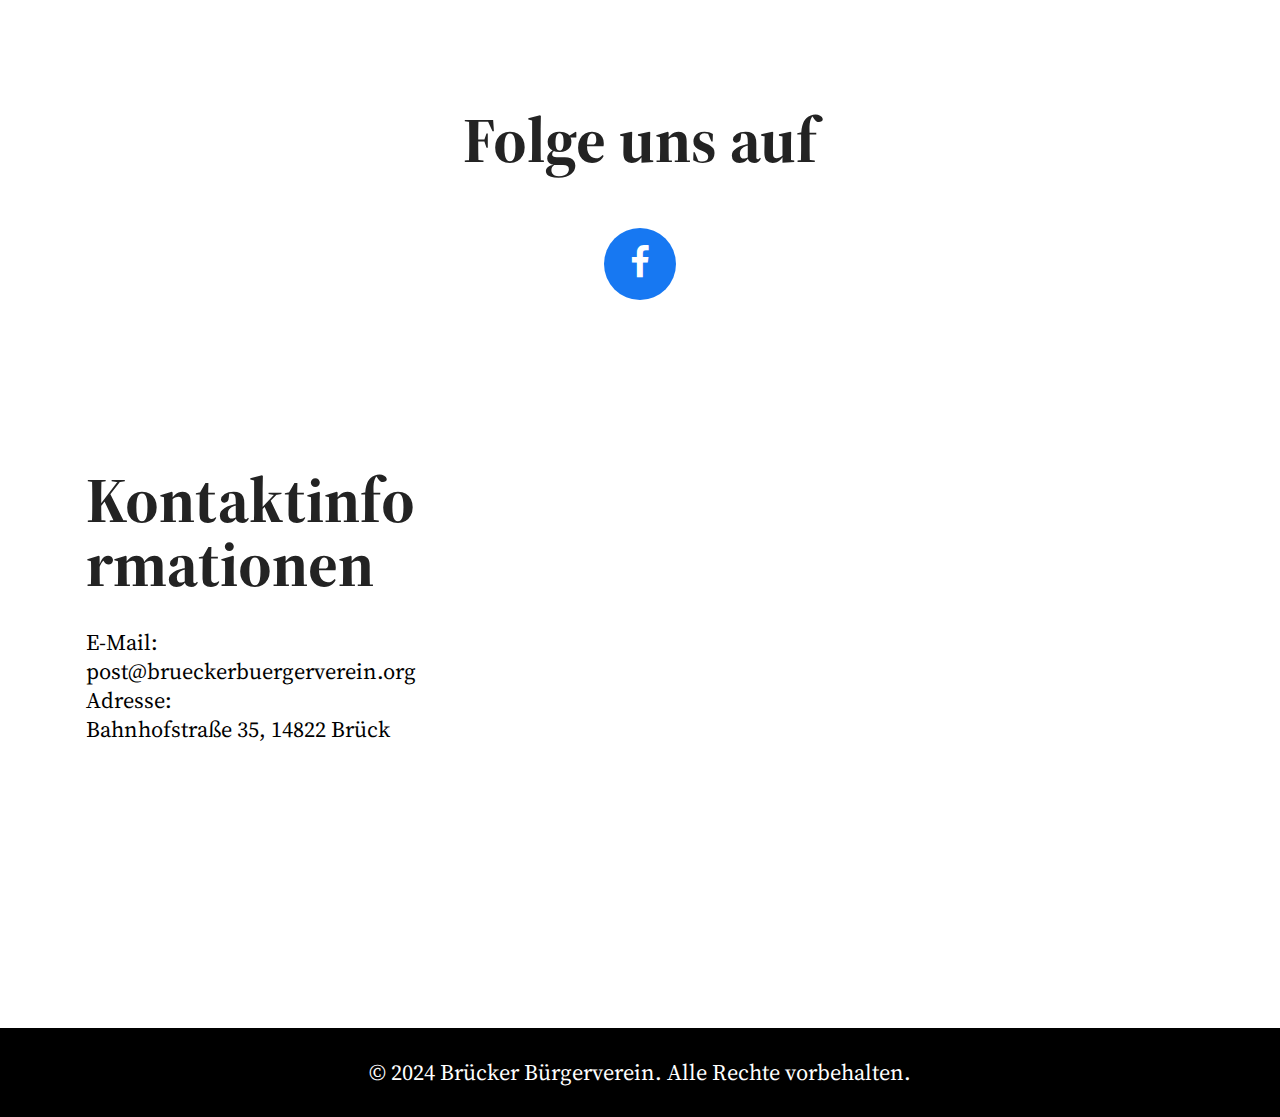
==== commit ea4a67d2: "mobirise Referenz entfernt" ====
--- a/index.html
+++ b/index.html
@@ -1,140 +1,160 @@
 <!DOCTYPE html>
-<html  >
+<html>
 <head>
-  <!-- Site made with Mobirise Website Builder v5.9.4, https://mobirise.com -->
-  <meta charset="UTF-8">
-  <meta http-equiv="X-UA-Compatible" content="IE=edge">
-  <meta name="generator" content="Mobirise v5.9.4, mobirise.com">
-  <meta name="viewport" content="width=device-width, initial-scale=1, minimum-scale=1">
-  <link rel="shortcut icon" href="assets/images/iconbrgerverein-206x206.png" type="image/x-icon">
-  <meta name="description" content="Der Brücker Bürgerverein ist politisch neutral und selbstlos, gemeinnützig tätig. Er hat sich zum Ziel gesetzt, Initiativen zum Wohl der Bürger ins Leben zu rufen und auf ihrem Weg zur Realisierung nach Kräften zu unterstützen.">
-  
-  
-  <title>Brücker Bürgerverein</title>
-  <link rel="stylesheet" href="assets/web/assets/mobirise-icons2/mobirise2.css">
-  <link rel="stylesheet" href="assets/bootstrap/css/bootstrap.min.css">
-  <link rel="stylesheet" href="assets/bootstrap/css/bootstrap-grid.min.css">
-  <link rel="stylesheet" href="assets/bootstrap/css/bootstrap-reboot.min.css">
-  <link rel="stylesheet" href="assets/parallax/jarallax.css">
-  <link rel="stylesheet" href="assets/dropdown/css/style.css">
-  <link rel="stylesheet" href="assets/socicon/css/styles.css">
-  <link rel="stylesheet" href="assets/theme/css/style.css">
-  <link rel="preload" href="https://fonts.googleapis.com/css2?family=Source+Serif+4:wght@400;700&display=swap&display=swap" as="style" onload="this.onload=null;this.rel='stylesheet'">
-  <noscript><link rel="stylesheet" href="https://fonts.googleapis.com/css2?family=Source+Serif+4:wght@400;700&display=swap&display=swap"></noscript>
-  <link rel="preload" as="style" href="assets/mobirise/css/mbr-additional.css"><link rel="stylesheet" href="assets/mobirise/css/mbr-additional.css" type="text/css">
-
-  
-  
-  
+    <!-- Site made with Mobirise Website Builder v5.9.4, https://mobirise.com -->
+    <meta charset="UTF-8">
+    <meta http-equiv="X-UA-Compatible" content="IE=edge">
+    <meta name="generator" content="Mobirise v5.9.4, mobirise.com">
+    <meta name="viewport" content="width=device-width, initial-scale=1, minimum-scale=1">
+    <link rel="shortcut icon" href="assets/images/iconbrgerverein-206x206.png" type="image/x-icon">
+    <meta name="description"
+          content="Der Brücker Bürgerverein ist politisch neutral und selbstlos, gemeinnützig tätig. Er hat sich zum Ziel gesetzt, Initiativen zum Wohl der Bürger ins Leben zu rufen und auf ihrem Weg zur Realisierung nach Kräften zu unterstützen.">
+
+
+    <title>Brücker Bürgerverein</title>
+    <link rel="stylesheet" href="assets/web/assets/mobirise-icons2/mobirise2.css">
+    <link rel="stylesheet" href="assets/bootstrap/css/bootstrap.min.css">
+    <link rel="stylesheet" href="assets/bootstrap/css/bootstrap-grid.min.css">
+    <link rel="stylesheet" href="assets/bootstrap/css/bootstrap-reboot.min.css">
+    <link rel="stylesheet" href="assets/parallax/jarallax.css">
+    <link rel="stylesheet" href="assets/dropdown/css/style.css">
+    <link rel="stylesheet" href="assets/socicon/css/styles.css">
+    <link rel="stylesheet" href="assets/theme/css/style.css">
+    <link rel="preload"
+          href="https://fonts.googleapis.com/css2?family=Source+Serif+4:wght@400;700&display=swap&display=swap"
+          as="style" onload="this.onload=null;this.rel='stylesheet'">
+    <noscript>
+        <link rel="stylesheet"
+              href="https://fonts.googleapis.com/css2?family=Source+Serif+4:wght@400;700&display=swap&display=swap">
+    </noscript>
+    <link rel="preload" as="style" href="assets/mobirise/css/mbr-additional.css">
+    <link rel="stylesheet" href="assets/mobirise/css/mbr-additional.css" type="text/css">
+
+
 </head>
 <body>
-  
-  <section data-bs-version="5.1" class="menu menu2 cid-uemHzRMJkP" once="menu" id="menu-5-uemHzRMJkP">
-	
-
-	<nav class="navbar navbar-dropdown navbar-fixed-top navbar-expand-lg">
-		<div class="container">
-			<div class="navbar-brand">
+
+<section data-bs-version="5.1" class="menu menu2 cid-uemHzRMJkP" once="menu" id="menu-5-uemHzRMJkP">
+
+
+    <nav class="navbar navbar-dropdown navbar-fixed-top navbar-expand-lg">
+        <div class="container">
+            <div class="navbar-brand">
 				<span class="navbar-logo">
 					<a href="https://mobiri.se">
-						<img src="assets/images/iconbrgerverein-206x206.png" alt="Mobirise Website Builder" style="height: 4.3rem;">
+						<img src="assets/images/iconbrgerverein-206x206.png" alt="Mobirise Website Builder"
+                             style="height: 4.3rem;">
 					</a>
 				</span>
-				<span class="navbar-caption-wrap"><a class="navbar-caption text-black display-4" href="https://mobiri.se">Brücker Bürgerverein e.V.</a></span>
-			</div>
-			<button class="navbar-toggler" type="button" data-toggle="collapse" data-bs-toggle="collapse" data-target="#navbarSupportedContent" data-bs-target="#navbarSupportedContent" aria-controls="navbarNavAltMarkup" aria-expanded="false" aria-label="Toggle navigation">
-				<div class="hamburger">
-					<span></span>
-					<span></span>
-					<span></span>
-					<span></span>
-				</div>
-			</button>
-			<div class="collapse navbar-collapse" id="navbarSupportedContent">
-				<ul class="navbar-nav nav-dropdown nav-right" data-app-modern-menu="true"><li class="nav-item">
-						<a class="nav-link link text-black text-primary display-4" href="index.html#about-us-9-uemHzROABh">Über uns</a>
-					</li>
-					<li class="nav-item">
-						<a class="nav-link link text-black text-primary display-4" href="index.html#metrics-1-uemHzRQYVY" aria-expanded="false">Unsere Arbeit</a>
-					</li>
-					<li class="nav-item">
-						<a class="nav-link link text-black text-primary display-4" href="index.html#events-1-uemHzRP6tH">Events</a>
-					</li><li class="nav-item"><a class="nav-link link text-black text-primary display-4" href="index.html#team-1-uemHzROoeb">Unser Team</a></li></ul>
-				
-				
-			</div>
-		</div>
-	</nav>
-</section>
-
-<section data-bs-version="5.1" class="header18 cid-uemHzRN8OV mbr-fullscreen mbr-parallax-background" id="hero-15-uemHzRN8OV">
-  
-
-  <div class="mbr-overlay" style="opacity: 0.5; background-color: rgb(0, 0, 0);"></div>
-  <div class="container-fluid">
-    <div class="row">
-      <div class="content-wrap col-12 col-md-12">
-        <h1 class="mbr-section-title mbr-fonts-style mbr-white mb-4 display-1">
-          <strong>Brücker Bürgerverein e.V.</strong></h1>
-        
-        <p class="mbr-fonts-style mbr-text mbr-white mb-4 display-7">Gemeinsam für Brück: Wir schaffen Veränderungen, die unsere Stadt zum Strahlen bringen!</p>
-        <div class="mbr-section-btn"><a class="btn btn-white-outline display-7" href="index.html#about-us-9-uemHzROABh">Jetzt entdecken</a></div>
-      </div>
-    </div>
-  </div>
+                <span class="navbar-caption-wrap"><a class="navbar-caption text-black display-4"
+                                                     href="https://brücker-bürgerverein.de">Brücker Bürgerverein e.V.</a></span>
+            </div>
+            <button class="navbar-toggler" type="button" data-toggle="collapse" data-bs-toggle="collapse"
+                    data-target="#navbarSupportedContent" data-bs-target="#navbarSupportedContent"
+                    aria-controls="navbarNavAltMarkup" aria-expanded="false" aria-label="Toggle navigation">
+                <div class="hamburger">
+                    <span></span>
+                    <span></span>
+                    <span></span>
+                    <span></span>
+                </div>
+            </button>
+            <div class="collapse navbar-collapse" id="navbarSupportedContent">
+                <ul class="navbar-nav nav-dropdown nav-right" data-app-modern-menu="true">
+                    <li class="nav-item">
+                        <a class="nav-link link text-black text-primary display-4"
+                           href="index.html#about-us-9-uemHzROABh">Über uns</a>
+                    </li>
+                    <li class="nav-item">
+                        <a class="nav-link link text-black text-primary display-4"
+                           href="index.html#metrics-1-uemHzRQYVY" aria-expanded="false">Unsere Arbeit</a>
+                    </li>
+                    <li class="nav-item">
+                        <a class="nav-link link text-black text-primary display-4"
+                           href="index.html#events-1-uemHzRP6tH">Events</a>
+                    </li>
+                    <li class="nav-item"><a class="nav-link link text-black text-primary display-4"
+                                            href="index.html#team-1-uemHzROoeb">Unser Team</a></li>
+                </ul>
+
+
+            </div>
+        </div>
+    </nav>
+</section>
+
+<section data-bs-version="5.1" class="header18 cid-uemHzRN8OV mbr-fullscreen mbr-parallax-background"
+         id="hero-15-uemHzRN8OV">
+
+
+    <div class="mbr-overlay" style="opacity: 0.5; background-color: rgb(0, 0, 0);"></div>
+    <div class="container-fluid">
+        <div class="row">
+            <div class="content-wrap col-12 col-md-12">
+                <h1 class="mbr-section-title mbr-fonts-style mbr-white mb-4 display-1">
+                    <strong>Brücker Bürgerverein e.V.</strong></h1>
+
+                <p class="mbr-fonts-style mbr-text mbr-white mb-4 display-7">Gemeinsam für Brück: Wir schaffen
+                    Veränderungen, die unsere Stadt zum Strahlen bringen!</p>
+                <div class="mbr-section-btn"><a class="btn btn-white-outline display-7"
+                                                href="index.html#about-us-9-uemHzROABh">Jetzt entdecken</a></div>
+            </div>
+        </div>
+    </div>
 </section>
 
 <section data-bs-version="5.1" class="article9 cid-uemHzROABh" id="about-us-9-uemHzROABh">
-  
-
-  
-  
-  <div class="container">
-    <div class="row justify-content-center">
-      <div class="card col-md-12 col-lg-10">
-        <div class="card-wrapper">
-          <div class="card-content-text">
-            <h3 class="card-title mbr-fonts-style mbr-white mt-3 mb-4 display-2">
-            <strong>Unsere Mission</strong>
-          </h3>
-          <div class="row card-box align-left">
-            <div class="item features-without-image col-12">
-              <div class="item-wrapper">
-                
-                <p class="mbr-text mbr-fonts-style display-7">Der Brücker Bürgerverein ist eine leidenschaftliche Gemeinschaft, die sich für das Wohl unseres kleinen Städtchens einsetzt.</p>
-              </div>
-            </div>
-            <div class="item features-without-image col-12">
-              <div class="item-wrapper">
-                
-                <p class="mbr-text mbr-fonts-style display-7">Wir schaffen Veränderungen, die unsere Stadt zum Strahlen bringen, indem wir Initiativen ins Leben rufen und tatkräftig unterstützen.</p>
-              </div>
-            </div>
-            <div class="item features-without-image col-12">
-              <div class="item-wrapper">
-                
-                <p class="mbr-text mbr-fonts-style display-7">Gemeinsam mit engagierten Bürgern, Vereinen und der Verwaltung verwirklichen wir Projekte, die Brück noch lebenswerter machen.</p>
-              </div>
-            </div>
-          </div>
-          </div>
-          <div class="image-wrapper d-flex justify-content-center mt-3">
-            <img src="assets/images/1717427998882-1536x2048.jpg" alt="Mobirise Website Builder">
-          </div>
-        </div>
-      </div>
-    </div>
-  </div>
+
+
+    <div class="container">
+        <div class="row justify-content-center">
+            <div class="card col-md-12 col-lg-10">
+                <div class="card-wrapper">
+                    <div class="card-content-text">
+                        <h3 class="card-title mbr-fonts-style mbr-white mt-3 mb-4 display-2">
+                            <strong>Unsere Mission</strong>
+                        </h3>
+                        <div class="row card-box align-left">
+                            <div class="item features-without-image col-12">
+                                <div class="item-wrapper">
+
+                                    <p class="mbr-text mbr-fonts-style display-7">Der Brücker Bürgerverein ist eine
+                                        leidenschaftliche Gemeinschaft, die sich für das Wohl unseres kleinen Städtchens
+                                        einsetzt.</p>
+                                </div>
+                            </div>
+                            <div class="item features-without-image col-12">
+                                <div class="item-wrapper">
+
+                                    <p class="mbr-text mbr-fonts-style display-7">Wir schaffen Veränderungen, die unsere
+                                        Stadt zum Strahlen bringen, indem wir Initiativen ins Leben rufen und tatkräftig
+                                        unterstützen.</p>
+                                </div>
+                            </div>
+                            <div class="item features-without-image col-12">
+                                <div class="item-wrapper">
+
+                                    <p class="mbr-text mbr-fonts-style display-7">Gemeinsam mit engagierten Bürgern,
+                                        Vereinen und der Verwaltung verwirklichen wir Projekte, die Brück noch
+                                        lebenswerter machen.</p>
+                                </div>
+                            </div>
+                        </div>
+                    </div>
+                    <div class="image-wrapper d-flex justify-content-center mt-3">
+                        <img src="assets/images/1717427998882-1536x2048.jpg" alt="Mobirise Website Builder">
+                    </div>
+                </div>
+            </div>
+        </div>
+    </div>
 </section>
 
 <section data-bs-version="5.1" class="features023 cid-uemHzRQYVY" id="metrics-1-uemHzRQYVY">
 
-    
-
-    
-    
+
     <div class="container">
-        
+
         <div class="row content-row justify-content-center">
             <div class="item features-without-image col-12 col-md-6 col-lg-4 item-mb active">
                 <div class="item-wrapper">
@@ -145,7 +165,7 @@
                     <h4 class="card-title mbr-fonts-style display-5">
                         <strong>Unterstützung der Bürger</strong>
                     </h4>
-                    
+
                 </div>
             </div>
             <div class="item features-without-image col-12 col-md-6 col-lg-4 item-mb">
@@ -157,9 +177,10 @@
                     <h4 class="card-title mbr-fonts-style display-5">
                         <strong>Gemeinsam stark</strong>
                     </h4>
-                    
-                </div>
-            </div><div class="item features-without-image col-12 col-md-6 col-lg-4 item-mb">
+
+                </div>
+            </div>
+            <div class="item features-without-image col-12 col-md-6 col-lg-4 item-mb">
                 <div class="item-wrapper">
                     <div class="title mb-2 mb-md-3">
                         <span class="num mbr-fonts-style display-2">
@@ -168,153 +189,167 @@
                     <h4 class="card-title mbr-fonts-style display-5">
                         <strong>Gemeinnützig Tätig</strong>
                     </h4>
-                    
-                </div>
-            </div>
-            
+
+                </div>
+            </div>
+
         </div>
     </div>
 </section>
 
 <section data-bs-version="5.1" class="features5 cid-uemHzRQEnU" id="features-22-uemHzRQEnU">
-    
-
-    
-    
+
+
     <div class="container">
         <div class="row mb-5 justify-content-center">
             <div class="col-12 content-head">
                 <h3 class="mbr-section-title mbr-fonts-style align-center mb-0 display-2">
                     <strong>Unsere Aktivitäten</strong>
                 </h3>
-                
+
             </div>
         </div>
         <div class="row">
             <div class="item features-without-image col-12 col-md-6 col-lg-4 item-mb">
                 <div class="item-wrapper">
                     <div class="card-box align-left">
-                        
+
                         <h5 class="card-title mbr-fonts-style display-5">
                             <strong>Naturbad Brück</strong>
                         </h5>
-                        <p class="card-text mbr-fonts-style display-7">Für die Erhaltung und Pflege der natürlichen Bademöglichkeiten.</p>
-                        
+                        <p class="card-text mbr-fonts-style display-7">Für die Erhaltung und Pflege der natürlichen
+                            Bademöglichkeiten.</p>
+
                     </div>
                 </div>
             </div>
             <div class="item features-without-image col-12 col-md-6 col-lg-4 item-mb">
                 <div class="item-wrapper">
                     <div class="card-box align-left">
-                        
+
                         <h5 class="card-title mbr-fonts-style display-5">
                             <strong>Erntefest &amp; Weihnachtsmarkt</strong>
                         </h5>
-                        <p class="card-text mbr-fonts-style display-7">Organisation von traditionellen Festen für die Brücker Gemeinschaft.</p>
-                        
+                        <p class="card-text mbr-fonts-style display-7">Organisation von traditionellen Festen für die
+                            Brücker Gemeinschaft.</p>
+
                     </div>
                 </div>
             </div>
             <div class="item features-without-image col-12 col-md-6 col-lg-4 item-mb">
                 <div class="item-wrapper">
                     <div class="card-box align-left">
-                        
+
                         <h5 class="card-title mbr-fonts-style display-5">
                             <strong>Frühjahrsblüher-pflanzaktion</strong>
                         </h5>
-                        <p class="card-text mbr-fonts-style display-7">Gemeinsame Aktion zur Verschönerung von Brück im Frühling.</p>
-                        
-                    </div>
-                </div>
-            </div><div class="item features-without-image col-12 col-md-6 col-lg-4 item-mb">
+                        <p class="card-text mbr-fonts-style display-7">Gemeinsame Aktion zur Verschönerung von Brück im
+                            Frühling.</p>
+
+                    </div>
+                </div>
+            </div>
+            <div class="item features-without-image col-12 col-md-6 col-lg-4 item-mb">
                 <div class="item-wrapper">
                     <div class="card-box align-left">
-                        
+
                         <h5 class="card-title mbr-fonts-style display-5">
                             <strong>Rundwanderweg Brücker Altstadt</strong></h5>
-                        <p class="card-text mbr-fonts-style display-7">Eine Idee von Hans Moll - ein Wanderweg um die Brücker Altstadt herum mit 11 Stationen zur Brücker Geschichte</p>
-                        
-                    </div>
-                </div>
-            </div>            
+                        <p class="card-text mbr-fonts-style display-7">Eine Idee von Hans Moll - ein Wanderweg um die
+                            Brücker Altstadt herum mit 11 Stationen zur Brücker Geschichte</p>
+
+                    </div>
+                </div>
+            </div>
         </div>
     </div>
 </section>
 
 <section data-bs-version="5.1" class="slider4 mbr-embla cid-uemHzROVnz" id="gallery-13-uemHzROVnz">
-  
-  
-  <div class="container-fluid">
-    
-    <div class="row">
-      <div class="col-12">
-        <div class="embla position-relative" data-skip-snaps="true" data-align="center" data-contain-scroll="trimSnaps" data-loop="true" data-auto-play="true" data-auto-play-interval="5" data-draggable="true">
-          <div class="embla__viewport">
-            <div class="embla__container">
-              <div class="embla__slide slider-image item active" style="margin-left: 1rem; margin-right: 1rem;">
-                <div class="slide-content">
-                  <div class="item-img">
-                    <div class="item-wrapper">
-                      <img src="assets/images/ernte2019-111-1200x803.jpg" alt="Mobirise Website Builder" title="" data-slide-to="0" data-bs-slide-to="0">
-                    </div>
-                  </div>
-                </div>
-              </div><div class="embla__slide slider-image item" style="margin-left: 1rem; margin-right: 1rem;">
-                <div class="slide-content">
-                  <div class="item-img">
-                    <div class="item-wrapper">
-                      <img src="assets/images/dsc-0016-25-1200x2133.jpg" alt="Mobirise Website Builder" title="" data-slide-to="1" data-bs-slide-to="1">
-                    </div>
-                  </div>
-                </div>
-              </div>
-              
-              <div class="embla__slide slider-image item" style="margin-left: 1rem; margin-right: 1rem;">
-                <div class="slide-content">
-                  <div class="item-img">
-                    <div class="item-wrapper">
-                      <img src="assets/images/image0-1080x1440.jpg" alt="Mobirise Website Builder" title="">
-                    </div>
-                  </div>
-                </div>
-              </div>
-              <div class="embla__slide slider-image item" style="margin-left: 1rem; margin-right: 1rem;">
-                <div class="slide-content">
-                  <div class="item-img">
-                    <div class="item-wrapper">
-                      <img src="assets/images/1677678793857-768x1024.jpg" alt="Mobirise Website Builder" title="">
-                    </div>
-                  </div>
-                </div>
-              </div>
-              <div class="embla__slide slider-image item" style="margin-left: 1rem; margin-right: 1rem;">
-                <div class="slide-content">
-                  <div class="item-img">
-                    <div class="item-wrapper">
-                      <img src="assets/images/01-2012-0817-naturbad-brck-fassade-26-1200x800.jpg" alt="Mobirise Website Builder" title="">
-                    </div>
-                  </div>
-                </div>
-              </div>
-            </div>
-          </div>
-          <button class="embla__button embla__button--prev">
-            <span class="mobi-mbri mobi-mbri-arrow-prev" aria-hidden="true"></span>
-            <span class="sr-only visually-hidden visually-hidden">Previous</span>
-          </button>
-          <button class="embla__button embla__button--next">
-            <span class="mobi-mbri mobi-mbri-arrow-next" aria-hidden="true"></span>
-            <span class="sr-only visually-hidden visually-hidden">Next</span>
-          </button>
-        </div>
-      </div>
-    </div>
-  </div>
+
+
+    <div class="container-fluid">
+
+        <div class="row">
+            <div class="col-12">
+                <div class="embla position-relative" data-skip-snaps="true" data-align="center"
+                     data-contain-scroll="trimSnaps" data-loop="true" data-auto-play="true" data-auto-play-interval="5"
+                     data-draggable="true">
+                    <div class="embla__viewport">
+                        <div class="embla__container">
+                            <div class="embla__slide slider-image item active"
+                                 style="margin-left: 1rem; margin-right: 1rem;">
+                                <div class="slide-content">
+                                    <div class="item-img">
+                                        <div class="item-wrapper">
+                                            <img src="assets/images/ernte2019-111-1200x803.jpg"
+                                                 alt="Mobirise Website Builder" title="" data-slide-to="0"
+                                                 data-bs-slide-to="0">
+                                        </div>
+                                    </div>
+                                </div>
+                            </div>
+                            <div class="embla__slide slider-image item" style="margin-left: 1rem; margin-right: 1rem;">
+                                <div class="slide-content">
+                                    <div class="item-img">
+                                        <div class="item-wrapper">
+                                            <img src="assets/images/dsc-0016-25-1200x2133.jpg"
+                                                 alt="Mobirise Website Builder" title="" data-slide-to="1"
+                                                 data-bs-slide-to="1">
+                                        </div>
+                                    </div>
+                                </div>
+                            </div>
+
+                            <div class="embla__slide slider-image item" style="margin-left: 1rem; margin-right: 1rem;">
+                                <div class="slide-content">
+                                    <div class="item-img">
+                                        <div class="item-wrapper">
+                                            <img src="assets/images/image0-1080x1440.jpg" alt="Mobirise Website Builder"
+                                                 title="">
+                                        </div>
+                                    </div>
+                                </div>
+                            </div>
+                            <div class="embla__slide slider-image item" style="margin-left: 1rem; margin-right: 1rem;">
+                                <div class="slide-content">
+                                    <div class="item-img">
+                                        <div class="item-wrapper">
+                                            <img src="assets/images/1677678793857-768x1024.jpg"
+                                                 alt="Mobirise Website Builder" title="">
+                                        </div>
+                                    </div>
+                                </div>
+                            </div>
+                            <div class="embla__slide slider-image item" style="margin-left: 1rem; margin-right: 1rem;">
+                                <div class="slide-content">
+                                    <div class="item-img">
+                                        <div class="item-wrapper">
+                                            <img src="assets/images/01-2012-0817-naturbad-brck-fassade-26-1200x800.jpg"
+                                                 alt="Mobirise Website Builder" title="">
+                                        </div>
+                                    </div>
+                                </div>
+                            </div>
+                        </div>
+                    </div>
+                    <button class="embla__button embla__button--prev">
+                        <span class="mobi-mbri mobi-mbri-arrow-prev" aria-hidden="true"></span>
+                        <span class="sr-only visually-hidden visually-hidden">Previous</span>
+                    </button>
+                    <button class="embla__button embla__button--next">
+                        <span class="mobi-mbri mobi-mbri-arrow-next" aria-hidden="true"></span>
+                        <span class="sr-only visually-hidden visually-hidden">Next</span>
+                    </button>
+                </div>
+            </div>
+        </div>
+    </div>
 </section>
 
 <section data-bs-version="5.1" class="list1 cid-uemHzROt7S" id="faq-1-uemHzROt7S">
-    
-    
+
+
     <div class="container">
         <div class="row justify-content-center">
             <div class="col-12 col-md-12 col-lg-10 m-auto">
@@ -325,239 +360,324 @@
                                 <h4 class="mbr-section-title mbr-fonts-style align-center mb-0 display-2">
                                     <strong>Häufig gestellte Fragen</strong>
                                 </h4>
-                                
-                            </div>
-                        </div>
-                    </div>
-                    <div id="bootstrap-accordion_10" class="panel-group accordionStyles accordion" role="tablist" aria-multiselectable="true">
+
+                            </div>
+                        </div>
+                    </div>
+                    <div id="bootstrap-accordion_10" class="panel-group accordionStyles accordion" role="tablist"
+                         aria-multiselectable="true">
                         <div class="card">
                             <div class="card-header" role="tab" id="headingOne">
-                                <a role="button" class="panel-title collapsed" data-toggle="collapse" data-bs-toggle="collapse" data-core="" href="#collapse1_10" aria-expanded="false" aria-controls="collapse1">
-                                    <h6 class="panel-title-edit mbr-semibold mbr-fonts-style mb-0 display-5">Was macht der Bürgerverein?</h6>
+                                <a role="button" class="panel-title collapsed" data-toggle="collapse"
+                                   data-bs-toggle="collapse" data-core="" href="#collapse1_10" aria-expanded="false"
+                                   aria-controls="collapse1">
+                                    <h6 class="panel-title-edit mbr-semibold mbr-fonts-style mb-0 display-5">Was macht
+                                        der Bürgerverein?</h6>
                                     <span class="sign mbr-iconfont mobi-mbri-arrow-down"></span>
                                 </a>
                             </div>
-                            <div id="collapse1_10" class="panel-collapse noScroll collapse" role="tabpanel" aria-labelledby="headingOne" data-parent="#accordion" data-bs-parent="#bootstrap-accordion_10">
+                            <div id="collapse1_10" class="panel-collapse noScroll collapse" role="tabpanel"
+                                 aria-labelledby="headingOne" data-parent="#accordion"
+                                 data-bs-parent="#bootstrap-accordion_10">
                                 <div class="panel-body">
-                                    <p class="mbr-fonts-style panel-text display-7">Der Brücker Bürgerverein ist die geheime Superheldenliga der Stadt! Politisch neutral und selbstlos kämpfen sie für das Wohl der Bürger und setzen sich für die Realisierung von Bürgerinitiativen ein.</p>
+                                    <p class="mbr-fonts-style panel-text display-7">Der Brücker Bürgerverein ist die
+                                        geheime Superheldenliga der Stadt! Politisch neutral und selbstlos kämpfen sie
+                                        für das Wohl der Bürger und setzen sich für die Realisierung von
+                                        Bürgerinitiativen ein.</p>
                                 </div>
                             </div>
                         </div>
                         <div class="card">
                             <div class="card-header" role="tab" id="headingOne">
-                                <a role="button" class="panel-title collapsed" data-toggle="collapse" data-bs-toggle="collapse" data-core="" href="#collapse2_10" aria-expanded="false" aria-controls="collapse2">
-                                    <h6 class="panel-title-edit mbr-semibold mbr-fonts-style mb-0 display-5">Welche Projekte unterstützt der Verein?</h6>
+                                <a role="button" class="panel-title collapsed" data-toggle="collapse"
+                                   data-bs-toggle="collapse" data-core="" href="#collapse2_10" aria-expanded="false"
+                                   aria-controls="collapse2">
+                                    <h6 class="panel-title-edit mbr-semibold mbr-fonts-style mb-0 display-5">Welche
+                                        Projekte unterstützt der Verein?</h6>
                                     <span class="sign mbr-iconfont mobi-mbri-arrow-down"></span>
                                 </a>
                             </div>
-                            <div id="collapse2_10" class="panel-collapse noScroll collapse" role="tabpanel" aria-labelledby="headingOne" data-parent="#accordion" data-bs-parent="#bootstrap-accordion_10">
+                            <div id="collapse2_10" class="panel-collapse noScroll collapse" role="tabpanel"
+                                 aria-labelledby="headingOne" data-parent="#accordion"
+                                 data-bs-parent="#bootstrap-accordion_10">
                                 <div class="panel-body">
-                                    <p class="mbr-fonts-style panel-text display-7">Vom Naturbad Brück bis zum epischen Erntefest und Weihnachtsmarkt - der Bürgerverein rockt die Stadt mit seinen Projekten!</p>
+                                    <p class="mbr-fonts-style panel-text display-7">Vom Naturbad Brück bis zum epischen
+                                        Erntefest und Weihnachtsmarkt - der Bürgerverein rockt die Stadt mit seinen
+                                        Projekten!</p>
                                 </div>
                             </div>
                         </div>
                         <div class="card">
                             <div class="card-header" role="tab" id="headingOne">
-                                <a role="button" class="panel-title collapsed" data-toggle="collapse" data-bs-toggle="collapse" data-core="" href="#collapse3_10" aria-expanded="false" aria-controls="collapse3">
-                                    <h6 class="panel-title-edit mbr-semibold mbr-fonts-style mb-0 display-5">Was steht aktuell an?</h6>
+                                <a role="button" class="panel-title collapsed" data-toggle="collapse"
+                                   data-bs-toggle="collapse" data-core="" href="#collapse3_10" aria-expanded="false"
+                                   aria-controls="collapse3">
+                                    <h6 class="panel-title-edit mbr-semibold mbr-fonts-style mb-0 display-5">Was steht
+                                        aktuell an?</h6>
                                     <span class="sign mbr-iconfont mobi-mbri-arrow-down"></span>
                                 </a>
                             </div>
-                            <div id="collapse3_10" class="panel-collapse noScroll collapse" role="tabpanel" aria-labelledby="headingOne" data-parent="#accordion" data-bs-parent="#bootstrap-accordion_10">
+                            <div id="collapse3_10" class="panel-collapse noScroll collapse" role="tabpanel"
+                                 aria-labelledby="headingOne" data-parent="#accordion"
+                                 data-bs-parent="#bootstrap-accordion_10">
                                 <div class="panel-body">
-                                    <p class="mbr-fonts-style panel-text display-7">Der Bürgerverein arbeitet mit Hochdruck an einem Mega-Projekt: dem Aufbau des legendären alten Brücker Stadttors! Seid gespannt auf das Abenteuer!</p>
+                                    <p class="mbr-fonts-style panel-text display-7">Der Bürgerverein arbeitet mit
+                                        Hochdruck an einem Mega-Projekt: dem Aufbau des legendären alten Brücker
+                                        Stadttors! Seid gespannt auf das Abenteuer!</p>
                                 </div>
                             </div>
                         </div>
                         <div class="card">
                             <div class="card-header" role="tab" id="headingOne">
-                                <a role="button" class="panel-title collapsed" data-toggle="collapse" data-bs-toggle="collapse" data-core="" href="#collapse4_10" aria-expanded="false" aria-controls="collapse4">
-                                    <h6 class="panel-title-edit mbr-semibold mbr-fonts-style mb-0 display-5">Wie kann ich mitmachen?</h6>
+                                <a role="button" class="panel-title collapsed" data-toggle="collapse"
+                                   data-bs-toggle="collapse" data-core="" href="#collapse4_10" aria-expanded="false"
+                                   aria-controls="collapse4">
+                                    <h6 class="panel-title-edit mbr-semibold mbr-fonts-style mb-0 display-5">Wie kann
+                                        ich mitmachen?</h6>
                                     <span class="sign mbr-iconfont mobi-mbri-arrow-down"></span>
                                 </a>
                             </div>
-                            <div id="collapse4_10" class="panel-collapse noScroll collapse" role="tabpanel" aria-labelledby="headingOne" data-parent="#accordion" data-bs-parent="#bootstrap-accordion_10">
+                            <div id="collapse4_10" class="panel-collapse noScroll collapse" role="tabpanel"
+                                 aria-labelledby="headingOne" data-parent="#accordion"
+                                 data-bs-parent="#bootstrap-accordion_10">
                                 <div class="panel-body">
-                                    <p class="mbr-fonts-style panel-text display-7">Du willst ein Teil des Brücker Bürgervereins werden? Schließe dich uns an, in dem Du uns bei unseren Sitzungen, jeweils am ersten Montag des Monats besuchst. Oder kommst zu einer unserer Aktionen, nimmst einfach teil und lässt Dich von uns verzaubern.</p>
+                                    <p class="mbr-fonts-style panel-text display-7">Du willst ein Teil des Brücker
+                                        Bürgervereins werden? Schließe dich uns an, in dem Du uns bei unseren Sitzungen,
+                                        jeweils am ersten Montag des Monats besuchst. Oder kommst zu einer unserer
+                                        Aktionen, nimmst einfach teil und lässt Dich von uns verzaubern.</p>
                                 </div>
                             </div>
                         </div>
                         <div class="card">
                             <div class="card-header" role="tab" id="headingOne">
-                                <a role="button" class="panel-title collapsed" data-toggle="collapse" data-bs-toggle="collapse" data-core="" href="#collapse5_10" aria-expanded="false" aria-controls="collapse5">
-                                    <h6 class="panel-title-edit mbr-semibold mbr-fonts-style mb-0 display-5">Wie kann ich Kontakt aufnehmen?</h6>
+                                <a role="button" class="panel-title collapsed" data-toggle="collapse"
+                                   data-bs-toggle="collapse" data-core="" href="#collapse5_10" aria-expanded="false"
+                                   aria-controls="collapse5">
+                                    <h6 class="panel-title-edit mbr-semibold mbr-fonts-style mb-0 display-5">Wie kann
+                                        ich Kontakt aufnehmen?</h6>
                                     <span class="sign mbr-iconfont mobi-mbri-arrow-down"></span>
                                 </a>
                             </div>
-                            <div id="collapse5_10" class="panel-collapse noScroll collapse" role="tabpanel" aria-labelledby="headingOne" data-parent="#accordion" data-bs-parent="#bootstrap-accordion_10">
+                            <div id="collapse5_10" class="panel-collapse noScroll collapse" role="tabpanel"
+                                 aria-labelledby="headingOne" data-parent="#accordion"
+                                 data-bs-parent="#bootstrap-accordion_10">
                                 <div class="panel-body">
-                                    <p class="mbr-fonts-style panel-text display-7">Bist du bereit, die Stadt zu verändern? Kontaktiere den Bürgerverein am besten über post@buergervereinbrueck.org</p>
-                                </div>
-                            </div>
-                        </div>
-                        
-                    </div>
-                </div>
-            </div>
-        </div>
-    </div>
-</section>
-
-<section data-bs-version="5.1" class="article12 cid-uemHzRPczD" id="generic-text-12-uemHzRPczD">    
-    
+                                    <p class="mbr-fonts-style panel-text display-7">Bist du bereit, die Stadt zu
+                                        verändern? Kontaktiere den Bürgerverein am besten über
+                                        post@buergervereinbrueck.org</p>
+                                </div>
+                            </div>
+                        </div>
+
+                    </div>
+                </div>
+            </div>
+        </div>
+    </div>
+</section>
+
+<section data-bs-version="5.1" class="article12 cid-uemHzRPczD" id="generic-text-12-uemHzRPczD">
+
     <div class="container">
         <div class="row justify-content-center">
             <div class="col-md-12 col-lg-10">
                 <h3 class="mbr-section-title mbr-fonts-style mb-4 mt-0 display-2">
-                <strong>Willkommen in Brück!</strong>
+                    <strong>Willkommen in Brück!</strong>
                 </h3>
-                
-                <p class="mbr-text mbr-fonts-style display-7">Tauche ein in die Welt des Brücker Bürgervereins, wo Superhelden keine Umhänge tragen, sondern sich für die Stadt einsetzen.</p>
-                <p class="mbr-text mbr-fonts-style display-7">Von epischen Erntefesten bis hin zu blühenden Frühjahrsaktionen - hier ist immer etwas los!</p>
-                <p class="mbr-text mbr-fonts-style display-7">Sei dabei, wenn Brück zum Schauplatz von Veränderung und Gemeinschaft wird. Mach mit und werde Teil der Legende!</p>
+
+                <p class="mbr-text mbr-fonts-style display-7">Tauche ein in die Welt des Brücker Bürgervereins, wo
+                    Superhelden keine Umhänge tragen, sondern sich für die Stadt einsetzen.</p>
+                <p class="mbr-text mbr-fonts-style display-7">Von epischen Erntefesten bis hin zu blühenden
+                    Frühjahrsaktionen - hier ist immer etwas los!</p>
+                <p class="mbr-text mbr-fonts-style display-7">Sei dabei, wenn Brück zum Schauplatz von Veränderung und
+                    Gemeinschaft wird. Mach mit und werde Teil der Legende!</p>
             </div>
         </div>
     </div>
 </section>
 
 <section data-bs-version="5.1" class="features03 cid-uemHzRP6tH" id="events-1-uemHzRP6tH">
-  
-  
-  <div class="container-fluid">
-    <div class="row justify-content-center mb-5">
-      <div class="col-12 content-head">
-        <div class="mbr-section-head">
-          <h4 class="mbr-section-title mbr-fonts-style align-center mb-0 display-2">
-            <strong>Kommende Events</strong>
-          </h4>
-          
-        </div>
-      </div>
-    </div>
-    <div class="row">
-      <div class="item features-image col-12 col-md-6 col-lg-3 active">
-        <div class="item-wrapper">
-          <div class="item-img mb-3">
-            <img src="assets/images/mbr-646x975.jpg" alt="Mobirise Website Builder" title="" data-slide-to="0" data-bs-slide-to="0">
-          </div>
-          <div class="item-content align-left">
-            <h5 class="item-title mbr-fonts-style mt-0 mb-2 display-5"><strong><br></strong><strong>Brück-Tag</strong><strong><br></strong>
-            </h5>
-            <p class="mbr-text mbr-fonts-style mb-3 display-7">Mittwoch, 18. August 2024</p>
-            <p class="mbr-text mbr-fonts-style mb-3 display-7">Feiere mit uns unseren Tag am 14.8. ab 17 Uhr - mit dem legendären Brück-Burger und leckeren Freibad-Pommes im Naturbad Brück.</p>
-            <div class="mbr-section-btn item-footer">
-              <a href="" class="btn item-btn btn-primary display-7">Mehr</a>
-            </div>
-          </div>
-        </div>
-      </div>
-      <div class="item features-image col-12 col-md-6 col-lg-3">
-        <div class="item-wrapper">
-          <div class="item-img mb-3">
-            <img src="assets/images/erntefest-2024-aushang-a4-1414x2000.jpg" alt="Mobirise Website Builder" title="" data-slide-to="1" data-bs-slide-to="1">
-          </div>
-          <div class="item-content align-left">
-            <h5 class="item-title mbr-fonts-style mb-2 mt-0 display-5">
-              <strong>Ernte- und Stadtrechtfest</strong></h5>
-            <p class="mbr-text mbr-fonts-style mb-3 display-7">Samstag &amp; Sonntag, 28.-29. September 2024</p>
-            <p class="mbr-text mbr-fonts-style mb-3 display-7">Vor etwa 650 Jahren wurde Brück das Stadtrecht verliehen - seither darf sich das Örtchen stolz "Stadt" nennen. Das kann man ruhig einmal feiern. Das alljährliche Erntefest der Stadt, welches immer am letzten Septemberwochenende stattfindet, bietet sich dafür als ausgezeichnete Gelegenheit an. Die Feierlichkeiten werden dafür in diesem Jahr an den ursprünglichen Ort des Geschehens - an den Marktplatz in Brück - verlegt.
-<br>
-<br>Was es mit dem Stadtrecht auf sich hat und was es Brück vielleicht am Ende brachte, kann man am Samstag, den 28. September 2024 ab 18 Uhr in der St. Lambertuskirche in Brück in einem Vortrag von Dr. Matthias Helle erfahren. Neben kleineren kulturellen Darbietungen präsentiert der bekannte Namenkundler Prof. Dr. Jürgen Udolph Geschichte zu alten Brücker Familiennamen. Was hat es also mit Thiele, Tietz &amp; Co auf sich? Da die Kirche nur eine begrenzte Anzahl von Plätzen bietet, wird es eine Videoübertragung in Zelt dazu geben.
-<br>
-<br>Zuvor dürfen wir aber endlich den Grundstein zum neuen alten Stadttor von Brück, damals das "Heidetor" genannt feierlich begehen. Um 16 Uhr wollen wir mit den Spendern des Stadttors und interessierten Bürgern den ersten Spatenstich vollziehen und eine Erinnerung für die Nachwelt einbauen.
-<br>
-<br>Die ABBA-Show ab 21 Uhr im Festzelt wird den Abend vervollständigen. Karten können hier im Vorverkauf für nur 25€ in der Gaststätte "Stadtmitte" erworben werden. Spät entschlossene können Karten, sofern noch vorhanden, auch an der Abendkasse für 30€ erhalten.
-<br>
-<br>Am Sonntag, 29. September 2024 hoffen wir wieder auf perfektes Wetter. Denn nach dem Gottesdienst in der Rottstocker Kirche wird es von da aus mit dem Erntefestzug quer durch unsere Stadt zur St. Lambertuskirche und dem Marktplatz in Brück gehen. Dort angekommen, feiern wir unser alljährliches Erntefest mit einem gewohnt bunten Programm auf dem Marktplatz und im Festzelt auf der Wiese hinter dem Wohnblock - mit Blick auf die Brücker Türme.
-<br>
-<br>Die Stadt Brück und der Brücker Bürgerverein e.V. freut sich wieder auf zahlreiche Besucher und einem gelungenen Ernte- und Stadtrechtfest.</p>
-            <div class="mbr-section-btn item-footer"><a href="" class="btn item-btn btn-primary display-7">Mehr</a></div>
-          </div>
-        </div>
-      </div><div class="item features-image col-12 col-md-6 col-lg-3">
-        <div class="item-wrapper">
-          <div class="item-img mb-3">
-            <img src="assets/images/kopie-von-erntefest-2024-aushang-a4-1414x2000.jpg" alt="Mobirise Website Builder" title="" data-slide-to="2" data-bs-slide-to="2">
-          </div>
-          <div class="item-content align-left">
-            <h5 class="item-title mbr-fonts-style mb-2 mt-0 display-5">
-              <strong>erste "Offene Höfe"</strong></h5>
-            <p class="mbr-text mbr-fonts-style mb-3 display-7">Freitag, 27. September 2024</p>
-            <p class="mbr-text mbr-fonts-style mb-3 display-7"><br>Als Zusatzprogramm haben wir die Idee der Offenen Höfe in der Brücker Altstadt aufgenommen. Die ersten 3 Höfe trauen sich in diesem Jahr den Beginn zu machen.<br><br>Wir fangen langsam an, um uns steigern zu können.<br><br>Gebt uns ein bisschen Mut für das nächste Mal!</p>
-            <div class="mbr-section-btn item-footer">
-              <a href="" class="btn item-btn btn-primary display-7">Mehr</a>
-            </div>
-          </div>
-        </div>
-      </div><div class="item features-image col-12 col-md-6 col-lg-3">
-        <div class="item-wrapper">
-          <div class="item-img mb-3">
-            <img src="assets/images/mbr-646x397.jpg" alt="Mobirise Website Builder" title="" data-slide-to="3" data-bs-slide-to="3">
-          </div>
-          <div class="item-content align-left">
-            <h5 class="item-title mbr-fonts-style mb-2 mt-0 display-5">
-              <strong>Weihnachtsmarkt</strong>
-            </h5>
-            <p class="mbr-text mbr-fonts-style mb-3 display-7">Sonntag, 15. Dezember 2024</p>
-            <p class="mbr-text mbr-fonts-style mb-3 display-7">Der Brücker Weihnachtsmarkt öffnet seine Pforten für alle, die die Magie von Weihnachten erleben wollen!</p>
-            <div class="mbr-section-btn item-footer">
-              <a href="" class="btn item-btn btn-primary display-7">Mehr</a>
-            </div>
-          </div>
-        </div>
-      </div>
-      <div class="item features-image col-12 col-md-6 col-lg-3">
-        <div class="item-wrapper">
-          <div class="item-img mb-3">
-            <img src="assets/images/mbr-646x431.jpg" alt="Mobirise Website Builder" title="" data-slide-to="4" data-bs-slide-to="4">
-          </div>
-          <div class="item-content align-left">
-            <h5 class="item-title mbr-fonts-style mb-2 mt-0 display-5">
-              <strong>Frühjahrs-blüherpflanzaktion</strong>
-            </h5>
-            <p class="mbr-text mbr-fonts-style mb-3 display-7">Samstag, 12. Oktober 2024</p>
-            <p class="mbr-text mbr-fonts-style mb-3 display-7">Lasst mit uns Brück in den schönsten Frühlingsfarben erstrahlen! Sei dabei und hilf uns, die Stadt aufblühen zu lassen! Mehr dazu bald.</p>
-            <div class="mbr-section-btn item-footer">
-              <a href="" class="btn item-btn btn-primary display-7">Mehr</a>
-            </div>
-          </div>
-        </div>
-      </div>
-      <div class="item features-image col-12 col-md-6 col-lg-3">
-        <div class="item-wrapper">
-          <div class="item-img mb-3">
-            <img src="https://r.mobirisesite.com/479929/assets/images/photo-1552664730-d307ca884978.jpeg" alt="Mobirise Website Builder" title="" data-slide-to="5" data-bs-slide-to="5">
-          </div>
-          <div class="item-content align-left">
-            <h5 class="item-title mbr-fonts-style mb-2 mt-0 display-5">
-              <strong>Mehrgenerationen-spielplatz</strong>
-            </h5>
-            <p class="mbr-text mbr-fonts-style mb-3 display-7">In Arbeit</p>
-            <p class="mbr-text mbr-fonts-style mb-3 display-7">Ein Spielplatz für Jung und Alt! Bald kannst du dich auf Abenteuer und Spaß für die ganze Familie freuen!</p>
-            <div class="mbr-section-btn item-footer"><a href="" class="btn item-btn btn-primary display-7">Mehr</a></div>
-          </div>
-        </div>
-      </div><div class="item features-image col-12 col-md-6 col-lg-3">
-        <div class="item-wrapper">
-          <div class="item-img mb-3">
-            <img src="assets/images/01-0.-titelblatt-1204x1803.jpg" alt="Mobirise Website Builder" title="" data-slide-to="6" data-bs-slide-to="6">
-          </div>
-          <div class="item-content align-left">
-            <h5 class="item-title mbr-fonts-style mb-2 mt-0 display-5">
-              <strong>Rundwanderweg Brücker Altstadt</strong></h5>
-            <p class="mbr-text mbr-fonts-style mb-3 display-7">In Arbeit</p>
-            <p class="mbr-text mbr-fonts-style mb-3 display-7"></p>
-            <div class="mbr-section-btn item-footer"><a href="rundwanderweg-brücker-altstadt.html#header05-2" class="btn item-btn btn-primary display-7" target="_blank">Mehr</a></div>
-          </div>
-        </div>
-      </div>
-    </div>
-  </div>
+
+
+    <div class="container-fluid">
+        <div class="row justify-content-center mb-5">
+            <div class="col-12 content-head">
+                <div class="mbr-section-head">
+                    <h4 class="mbr-section-title mbr-fonts-style align-center mb-0 display-2">
+                        <strong>Kommende Events</strong>
+                    </h4>
+
+                </div>
+            </div>
+        </div>
+        <div class="row">
+            <div class="item features-image col-12 col-md-6 col-lg-3 active">
+                <div class="item-wrapper">
+                    <div class="item-img mb-3">
+                        <img src="assets/images/mbr-646x975.jpg" alt="Mobirise Website Builder" title=""
+                             data-slide-to="0" data-bs-slide-to="0">
+                    </div>
+                    <div class="item-content align-left">
+                        <h5 class="item-title mbr-fonts-style mt-0 mb-2 display-5"><strong><br></strong><strong>Brück-Tag</strong><strong><br></strong>
+                        </h5>
+                        <p class="mbr-text mbr-fonts-style mb-3 display-7">Mittwoch, 18. August 2024</p>
+                        <p class="mbr-text mbr-fonts-style mb-3 display-7">Feiere mit uns unseren Tag am 14.8. ab 17 Uhr
+                            - mit dem legendären Brück-Burger und leckeren Freibad-Pommes im Naturbad Brück.</p>
+                        <div class="mbr-section-btn item-footer">
+                            <a href="" class="btn item-btn btn-primary display-7">Mehr</a>
+                        </div>
+                    </div>
+                </div>
+            </div>
+            <div class="item features-image col-12 col-md-6 col-lg-3">
+                <div class="item-wrapper">
+                    <div class="item-img mb-3">
+                        <img src="assets/images/erntefest-2024-aushang-a4-1414x2000.jpg" alt="Mobirise Website Builder"
+                             title="" data-slide-to="1" data-bs-slide-to="1">
+                    </div>
+                    <div class="item-content align-left">
+                        <h5 class="item-title mbr-fonts-style mb-2 mt-0 display-5">
+                            <strong>Ernte- und Stadtrechtfest</strong></h5>
+                        <p class="mbr-text mbr-fonts-style mb-3 display-7">Samstag &amp; Sonntag, 28.-29. September
+                            2024</p>
+                        <p class="mbr-text mbr-fonts-style mb-3 display-7">Vor etwa 650 Jahren wurde Brück das
+                            Stadtrecht verliehen - seither darf sich das Örtchen stolz "Stadt" nennen. Das kann man
+                            ruhig einmal feiern. Das alljährliche Erntefest der Stadt, welches immer am letzten
+                            Septemberwochenende stattfindet, bietet sich dafür als ausgezeichnete Gelegenheit an. Die
+                            Feierlichkeiten werden dafür in diesem Jahr an den ursprünglichen Ort des Geschehens - an
+                            den Marktplatz in Brück - verlegt.
+                            <br>
+                            <br>Was es mit dem Stadtrecht auf sich hat und was es Brück vielleicht am Ende brachte, kann
+                            man am Samstag, den 28. September 2024 ab 18 Uhr in der St. Lambertuskirche in Brück in
+                            einem Vortrag von Dr. Matthias Helle erfahren. Neben kleineren kulturellen Darbietungen
+                            präsentiert der bekannte Namenkundler Prof. Dr. Jürgen Udolph Geschichte zu alten Brücker
+                            Familiennamen. Was hat es also mit Thiele, Tietz &amp; Co auf sich? Da die Kirche nur eine
+                            begrenzte Anzahl von Plätzen bietet, wird es eine Videoübertragung in Zelt dazu geben.
+                            <br>
+                            <br>Zuvor dürfen wir aber endlich den Grundstein zum neuen alten Stadttor von Brück, damals
+                            das "Heidetor" genannt feierlich begehen. Um 16 Uhr wollen wir mit den Spendern des
+                            Stadttors und interessierten Bürgern den ersten Spatenstich vollziehen und eine Erinnerung
+                            für die Nachwelt einbauen.
+                            <br>
+                            <br>Die ABBA-Show ab 21 Uhr im Festzelt wird den Abend vervollständigen. Karten können hier
+                            im Vorverkauf für nur 25€ in der Gaststätte "Stadtmitte" erworben werden. Spät entschlossene
+                            können Karten, sofern noch vorhanden, auch an der Abendkasse für 30€ erhalten.
+                            <br>
+                            <br>Am Sonntag, 29. September 2024 hoffen wir wieder auf perfektes Wetter. Denn nach dem
+                            Gottesdienst in der Rottstocker Kirche wird es von da aus mit dem Erntefestzug quer durch
+                            unsere Stadt zur St. Lambertuskirche und dem Marktplatz in Brück gehen. Dort angekommen,
+                            feiern wir unser alljährliches Erntefest mit einem gewohnt bunten Programm auf dem
+                            Marktplatz und im Festzelt auf der Wiese hinter dem Wohnblock - mit Blick auf die Brücker
+                            Türme.
+                            <br>
+                            <br>Die Stadt Brück und der Brücker Bürgerverein e.V. freut sich wieder auf zahlreiche
+                            Besucher und einem gelungenen Ernte- und Stadtrechtfest.</p>
+                        <div class="mbr-section-btn item-footer"><a href="" class="btn item-btn btn-primary display-7">Mehr</a>
+                        </div>
+                    </div>
+                </div>
+            </div>
+            <div class="item features-image col-12 col-md-6 col-lg-3">
+                <div class="item-wrapper">
+                    <div class="item-img mb-3">
+                        <img src="assets/images/kopie-von-erntefest-2024-aushang-a4-1414x2000.jpg"
+                             alt="Mobirise Website Builder" title="" data-slide-to="2" data-bs-slide-to="2">
+                    </div>
+                    <div class="item-content align-left">
+                        <h5 class="item-title mbr-fonts-style mb-2 mt-0 display-5">
+                            <strong>erste "Offene Höfe"</strong></h5>
+                        <p class="mbr-text mbr-fonts-style mb-3 display-7">Freitag, 27. September 2024</p>
+                        <p class="mbr-text mbr-fonts-style mb-3 display-7"><br>Als Zusatzprogramm haben wir die Idee der
+                            Offenen Höfe in der Brücker Altstadt aufgenommen. Die ersten 3 Höfe trauen sich in diesem
+                            Jahr den Beginn zu machen.<br><br>Wir fangen langsam an, um uns steigern zu können.<br><br>Gebt
+                            uns ein bisschen Mut für das nächste Mal!</p>
+                        <div class="mbr-section-btn item-footer">
+                            <a href="" class="btn item-btn btn-primary display-7">Mehr</a>
+                        </div>
+                    </div>
+                </div>
+            </div>
+            <div class="item features-image col-12 col-md-6 col-lg-3">
+                <div class="item-wrapper">
+                    <div class="item-img mb-3">
+                        <img src="assets/images/mbr-646x397.jpg" alt="Mobirise Website Builder" title=""
+                             data-slide-to="3" data-bs-slide-to="3">
+                    </div>
+                    <div class="item-content align-left">
+                        <h5 class="item-title mbr-fonts-style mb-2 mt-0 display-5">
+                            <strong>Weihnachtsmarkt</strong>
+                        </h5>
+                        <p class="mbr-text mbr-fonts-style mb-3 display-7">Sonntag, 15. Dezember 2024</p>
+                        <p class="mbr-text mbr-fonts-style mb-3 display-7">Der Brücker Weihnachtsmarkt öffnet seine
+                            Pforten für alle, die die Magie von Weihnachten erleben wollen!</p>
+                        <div class="mbr-section-btn item-footer">
+                            <a href="" class="btn item-btn btn-primary display-7">Mehr</a>
+                        </div>
+                    </div>
+                </div>
+            </div>
+            <div class="item features-image col-12 col-md-6 col-lg-3">
+                <div class="item-wrapper">
+                    <div class="item-img mb-3">
+                        <img src="assets/images/mbr-646x431.jpg" alt="Mobirise Website Builder" title=""
+                             data-slide-to="4" data-bs-slide-to="4">
+                    </div>
+                    <div class="item-content align-left">
+                        <h5 class="item-title mbr-fonts-style mb-2 mt-0 display-5">
+                            <strong>Frühjahrs-blüherpflanzaktion</strong>
+                        </h5>
+                        <p class="mbr-text mbr-fonts-style mb-3 display-7">Samstag, 12. Oktober 2024</p>
+                        <p class="mbr-text mbr-fonts-style mb-3 display-7">Lasst mit uns Brück in den schönsten
+                            Frühlingsfarben erstrahlen! Sei dabei und hilf uns, die Stadt aufblühen zu lassen! Mehr dazu
+                            bald.</p>
+                        <div class="mbr-section-btn item-footer">
+                            <a href="" class="btn item-btn btn-primary display-7">Mehr</a>
+                        </div>
+                    </div>
+                </div>
+            </div>
+            <div class="item features-image col-12 col-md-6 col-lg-3">
+                <div class="item-wrapper">
+                    <div class="item-img mb-3">
+                        <img src="https://r.mobirisesite.com/479929/assets/images/photo-1552664730-d307ca884978.jpeg"
+                             alt="Mobirise Website Builder" title="" data-slide-to="5" data-bs-slide-to="5">
+                    </div>
+                    <div class="item-content align-left">
+                        <h5 class="item-title mbr-fonts-style mb-2 mt-0 display-5">
+                            <strong>Mehrgenerationen-spielplatz</strong>
+                        </h5>
+                        <p class="mbr-text mbr-fonts-style mb-3 display-7">In Arbeit</p>
+                        <p class="mbr-text mbr-fonts-style mb-3 display-7">Ein Spielplatz für Jung und Alt! Bald kannst
+                            du dich auf Abenteuer und Spaß für die ganze Familie freuen!</p>
+                        <div class="mbr-section-btn item-footer"><a href="" class="btn item-btn btn-primary display-7">Mehr</a>
+                        </div>
+                    </div>
+                </div>
+            </div>
+            <div class="item features-image col-12 col-md-6 col-lg-3">
+                <div class="item-wrapper">
+                    <div class="item-img mb-3">
+                        <img src="assets/images/01-0.-titelblatt-1204x1803.jpg" alt="Mobirise Website Builder" title=""
+                             data-slide-to="6" data-bs-slide-to="6">
+                    </div>
+                    <div class="item-content align-left">
+                        <h5 class="item-title mbr-fonts-style mb-2 mt-0 display-5">
+                            <strong>Rundwanderweg Brücker Altstadt</strong></h5>
+                        <p class="mbr-text mbr-fonts-style mb-3 display-7">In Arbeit</p>
+                        <p class="mbr-text mbr-fonts-style mb-3 display-7"></p>
+                        <div class="mbr-section-btn item-footer"><a
+                                href="projekte/rundwanderweg-brücker-altstadt/index.html#header05-2"
+                                class="btn item-btn btn-primary display-7" target="_blank">Mehr</a></div>
+                    </div>
+                </div>
+            </div>
+        </div>
+    </div>
 </section>
 
 <section data-bs-version="5.1" class="people03 cid-uemHzROoeb" id="team-1-uemHzROoeb">
-    
-    
+
+
     <div class="container-fluid">
         <div class="row justify-content-center">
             <div class="col-12 content-head">
@@ -565,7 +685,7 @@
                     <h4 class="mbr-section-title mbr-fonts-style align-center mb-0 display-2">
                         <strong>Unser Team</strong>
                     </h4>
-                    
+
                 </div>
             </div>
         </div>
@@ -579,9 +699,9 @@
                         <h5 class="item-title mbr-fonts-style display-5">
                             <strong>Matthias Schimanowski</strong></h5>
                         <h6 class="item-subtitle mbr-fonts-style mb-3 display-7">Vorstandsvorsitzender</h6>
-                        
-                    </div>
-                    
+
+                    </div>
+
                 </div>
             </div>
             <div class="item features-image col-12 col-md-6 col-lg-3">
@@ -593,9 +713,9 @@
                         <h5 class="item-title mbr-fonts-style display-5">
                             <strong>Uwe Borgmann</strong></h5>
                         <h6 class="item-subtitle mbr-fonts-style mb-3 display-7">Stellvertretender Vorsitzender</h6>
-                        
-                    </div>
-                    
+
+                    </div>
+
                 </div>
             </div>
             <div class="item features-image col-12 col-md-6 col-lg-3">
@@ -606,34 +726,37 @@
                     <div class="item-content align-left">
                         <h5 class="item-title mbr-fonts-style display-5"><strong>Hendrik Stroscher</strong></h5>
                         <h6 class="item-subtitle mbr-fonts-style mb-3 display-7">Stellvertretender Vorsitzender</h6>
-                        
-                    </div>
-                    
-                </div>
-            </div>
-            <div class="item features-image col-12 col-md-6 col-lg-3">
-                <div class="item-wrapper">
-                    <div class="item-img mb-3">
-                       <img src="assets/images/mbr-517x1920.png" alt="Mobirise Website Builder" title="" data-slide-to="3" data-bs-slide-to="3">
+
+                    </div>
+
+                </div>
+            </div>
+            <div class="item features-image col-12 col-md-6 col-lg-3">
+                <div class="item-wrapper">
+                    <div class="item-img mb-3">
+                        <img src="assets/images/mbr-517x1920.png" alt="Mobirise Website Builder" title=""
+                             data-slide-to="3" data-bs-slide-to="3">
                     </div>
                     <div class="item-content align-left">
                         <h5 class="item-title mbr-fonts-style display-5"><strong>Nicole Pötner</strong></h5>
                         <h6 class="item-subtitle mbr-fonts-style mb-3 display-7">Schatzmeisterin</h6>
-                        
-                    </div>
-                    
-                </div>
-            </div><div class="item features-image col-12 col-md-6 col-lg-3">
-                <div class="item-wrapper">
-                    <div class="item-img mb-3">
-                       <img src="assets/images/mbr-960x1920.png" alt="Mobirise Website Builder" title="" data-slide-to="4" data-bs-slide-to="5">
+
+                    </div>
+
+                </div>
+            </div>
+            <div class="item features-image col-12 col-md-6 col-lg-3">
+                <div class="item-wrapper">
+                    <div class="item-img mb-3">
+                        <img src="assets/images/mbr-960x1920.png" alt="Mobirise Website Builder" title=""
+                             data-slide-to="4" data-bs-slide-to="5">
                     </div>
                     <div class="item-content align-left">
                         <h5 class="item-title mbr-fonts-style display-5"><strong>Thorsten Garpow</strong></h5>
                         <h6 class="item-subtitle mbr-fonts-style mb-3 display-7">Schriftführer</h6>
-                        
-                    </div>
-                    
+
+                    </div>
+
                 </div>
             </div>
         </div>
@@ -641,33 +764,29 @@
 </section>
 
 <section data-bs-version="5.1" class="header14 cid-uemHzRQTDl mbr-parallax-background" id="call-to-action-1-uemHzRQTDl">
-	
-
-	
-	
-	<div class="container">
-		<div class="row justify-content-center">
-			<div class="card col-12 col-md-12 col-lg-8">
-				<div class="card-wrapper">
-					<div class="card-box align-center">
-						<h1 class="card-title mbr-fonts-style mb-4 display-1">
-							<strong>Sei Teil unserer Gemeinschaft, mach mit!</strong>
-						</h1>
-						
-						<div class="mbr-section-btn mt-4">
-							<a class="btn btn-primary display-7" href="https://mobiri.se">Jetzt mitmachen</a>
-						</div>
-					</div>
-				</div>
-			</div>
-		</div>
-	</div>
+
+
+    <div class="container">
+        <div class="row justify-content-center">
+            <div class="card col-12 col-md-12 col-lg-8">
+                <div class="card-wrapper">
+                    <div class="card-box align-center">
+                        <h1 class="card-title mbr-fonts-style mb-4 display-1">
+                            <strong>Sei Teil unserer Gemeinschaft, mach mit!</strong>
+                        </h1>
+
+                        <div class="mbr-section-btn mt-4">
+                            <a class="btn btn-primary display-7" href="https://mobiri.se">Jetzt mitmachen</a>
+                        </div>
+                    </div>
+                </div>
+            </div>
+        </div>
+    </div>
 </section>
 
 <section data-bs-version="5.1" class="social4 cid-uemHzRRjkV" id="follow-us-1-uemHzRRjkV">
-    
-    
-    
+
 
     <div class="container">
         <div class="media-container-row">
@@ -679,16 +798,8 @@
                     <a class="iconfont-wrapper bg-facebook m-2 " target="_blank" href="https://mobiri.se">
                         <span class="socicon-facebook socicon"></span>
                     </a>
-                    
-                    
-                    
-                    
-                    
-                    
-                    
-                    
-                    
-                    
+
+
                 </div>
             </div>
         </div>
@@ -696,44 +807,55 @@
 </section>
 
 <section data-bs-version="5.1" class="contacts03 cid-uemHzRRbVn" id="contacts-11-uemHzRRbVn">
-  
-
-  
-  <div class="container">
-    <div class="row justify-content-center">
-      <div class="col-lg-4">
-        <div class="col-12 col-md-12">
-          <h5 class="mbr-section-title mbr-fonts-style mt-0 mb-4 display-2">
-            <strong>Kontaktinformationen</strong>
-          </h5>
-          <p class="mbr-section-subtitle mbr-fonts-style mt-0 mb-4 display-7">E-Mail: post@brueckerbuergerverein.org<br>Adresse: <br>Bahnhofstraße 35, 14822 Brück
-            <br><br></p> 
-
-          
-        </div>
-      </div>
-        <div class="col-lg-8 side-features">
-        <div class="google-map"><iframe frameborder="0" style="border:0" src="https://www.google.com/maps/embed/v1/place?key=AIzaSyAtXm0x23nRCgazjDV2Kl3GTHRP411ougQ&amp;q=Bahnhofstraße 35, 14822 Brück" allowfullscreen=""></iframe></div>
-      </div>
-    </div>
-  </div>
+
+
+    <div class="container">
+        <div class="row justify-content-center">
+            <div class="col-lg-4">
+                <div class="col-12 col-md-12">
+                    <h5 class="mbr-section-title mbr-fonts-style mt-0 mb-4 display-2">
+                        <strong>Kontaktinformationen</strong>
+                    </h5>
+                    <p class="mbr-section-subtitle mbr-fonts-style mt-0 mb-4 display-7">E-Mail:
+                        post@brueckerbuergerverein.org<br>Adresse: <br>Bahnhofstraße 35, 14822 Brück
+                        <br><br></p>
+
+
+                </div>
+            </div>
+            <div class="col-lg-8 side-features">
+                <div class="google-map">
+                    <iframe frameborder="0" style="border:0"
+                            src="https://www.google.com/maps/embed/v1/place?key=AIzaSyAtXm0x23nRCgazjDV2Kl3GTHRP411ougQ&amp;q=Bahnhofstraße 35, 14822 Brück"
+                            allowfullscreen=""></iframe>
+                </div>
+            </div>
+        </div>
+    </div>
 </section>
 
 <section data-bs-version="5.1" class="footer4 cid-uemHzRRilo" once="footers" id="footer-4-uemHzRRilo">
 
-    
-
-    
 
     <div class="container">
         <div class="media-container-row align-center mbr-white">
             <div class="col-12">
-                <p class="mbr-text mb-0 mbr-fonts-style display-7">© 2024 Brücker Bürgerverein. Alle Rechte vorbehalten.</p>
-            </div>
-        </div>
-    </div>
-</section><section class="display-7" style="padding: 0;align-items: center;justify-content: center;flex-wrap: wrap;    align-content: center;display: flex;position: relative;height: 4rem;"><a href="https://mobiri.se/2962290" style="flex: 1 1;height: 4rem;position: absolute;width: 100%;z-index: 1;"><img alt="" style="height: 4rem;" src="[data-uri]"></a><p style="margin: 0;text-align: center;" class="display-7">&#8204;</p><a style="z-index:1" href="https://mobirise.com"> Website Software</a></section><script src="assets/bootstrap/js/bootstrap.bundle.min.js"></script>  <script src="assets/parallax/jarallax.js"></script>  <script src="assets/smoothscroll/smooth-scroll.js"></script>  <script src="assets/ytplayer/index.js"></script>  <script src="assets/dropdown/js/navbar-dropdown.js"></script>  <script src="assets/embla/embla.min.js"></script>  <script src="assets/embla/script.js"></script>  <script src="assets/mbr-switch-arrow/mbr-switch-arrow.js"></script>  <script src="assets/theme/js/script.js"></script>  
-  
-  
+                <p class="mbr-text mb-0 mbr-fonts-style display-7">© 2024 Brücker Bürgerverein. Alle Rechte
+                    vorbehalten.</p>
+            </div>
+        </div>
+    </div>
+</section>
+<script src="assets/bootstrap/js/bootstrap.bundle.min.js"></script>
+<script src="assets/parallax/jarallax.js"></script>
+<script src="assets/smoothscroll/smooth-scroll.js"></script>
+<script src="assets/ytplayer/index.js"></script>
+<script src="assets/dropdown/js/navbar-dropdown.js"></script>
+<script src="assets/embla/embla.min.js"></script>
+<script src="assets/embla/script.js"></script>
+<script src="assets/mbr-switch-arrow/mbr-switch-arrow.js"></script>
+<script src="assets/theme/js/script.js"></script>
+
+
 </body>
 </html>